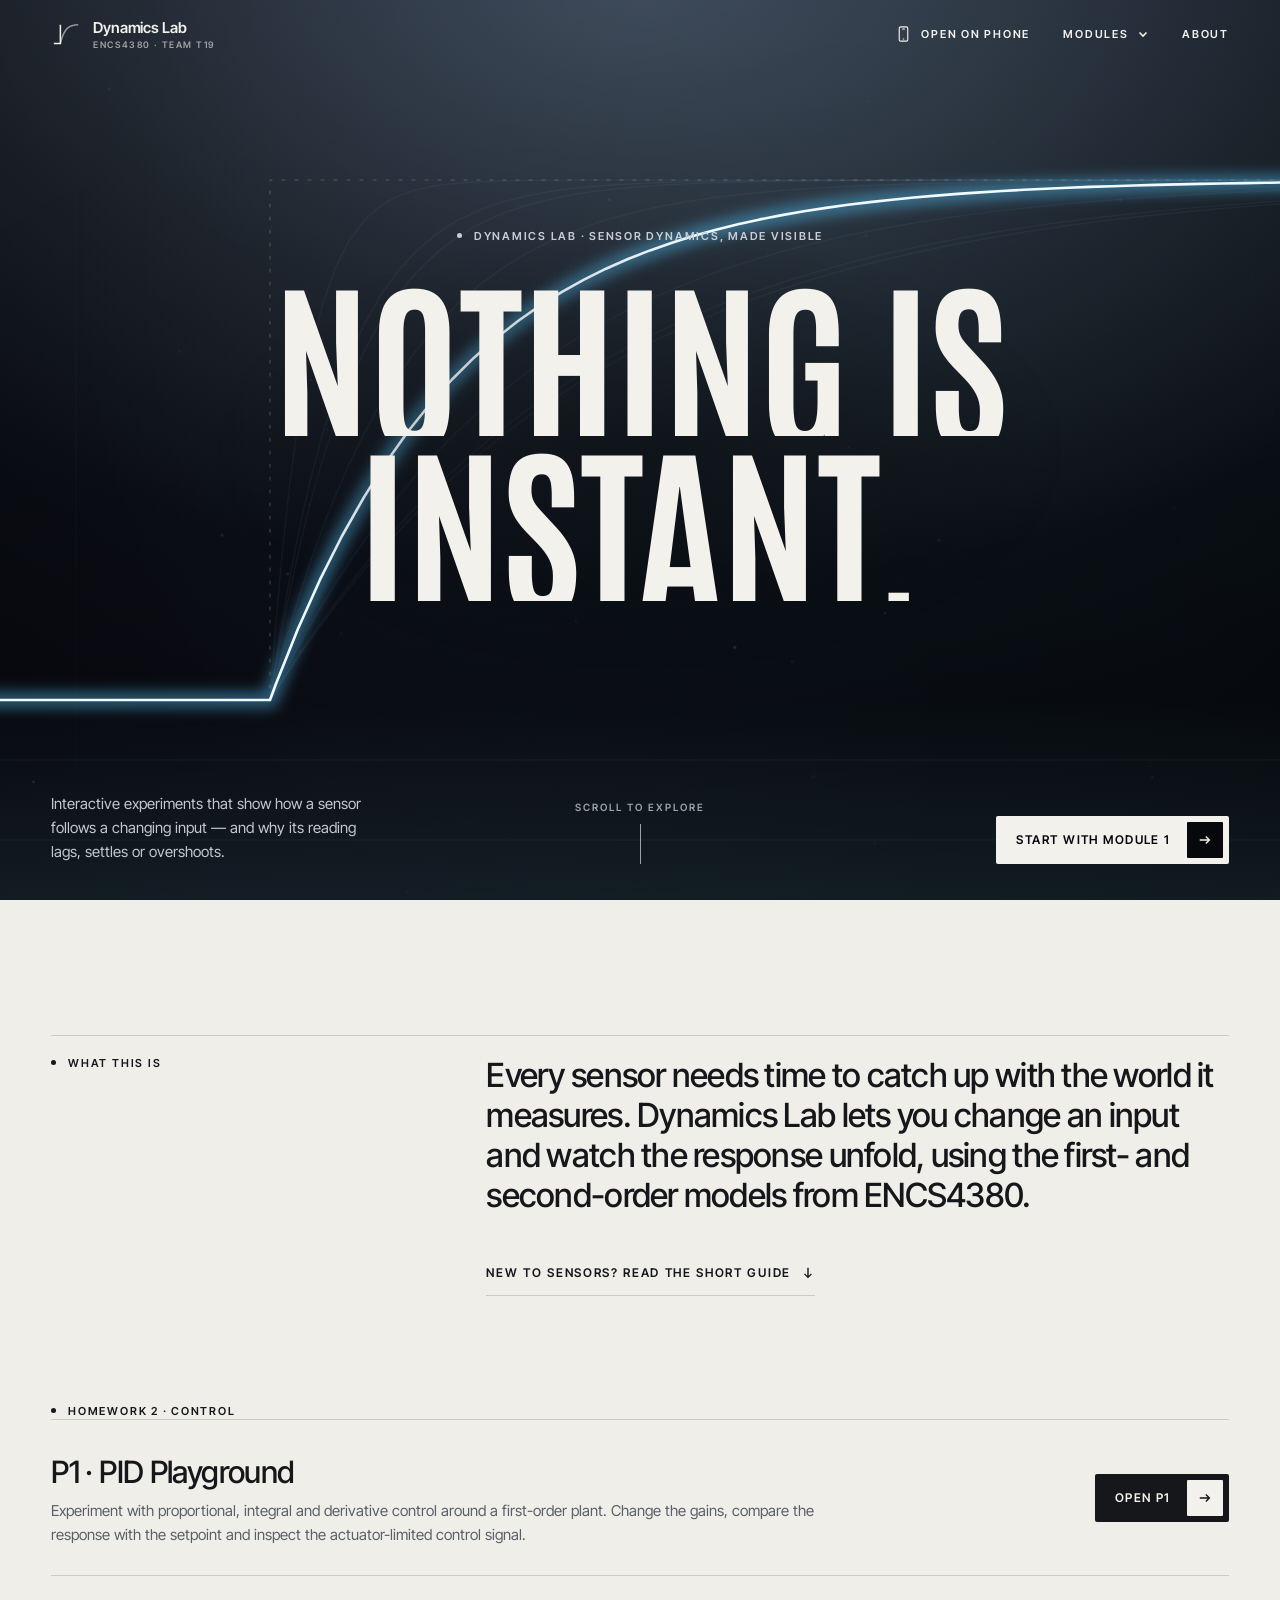
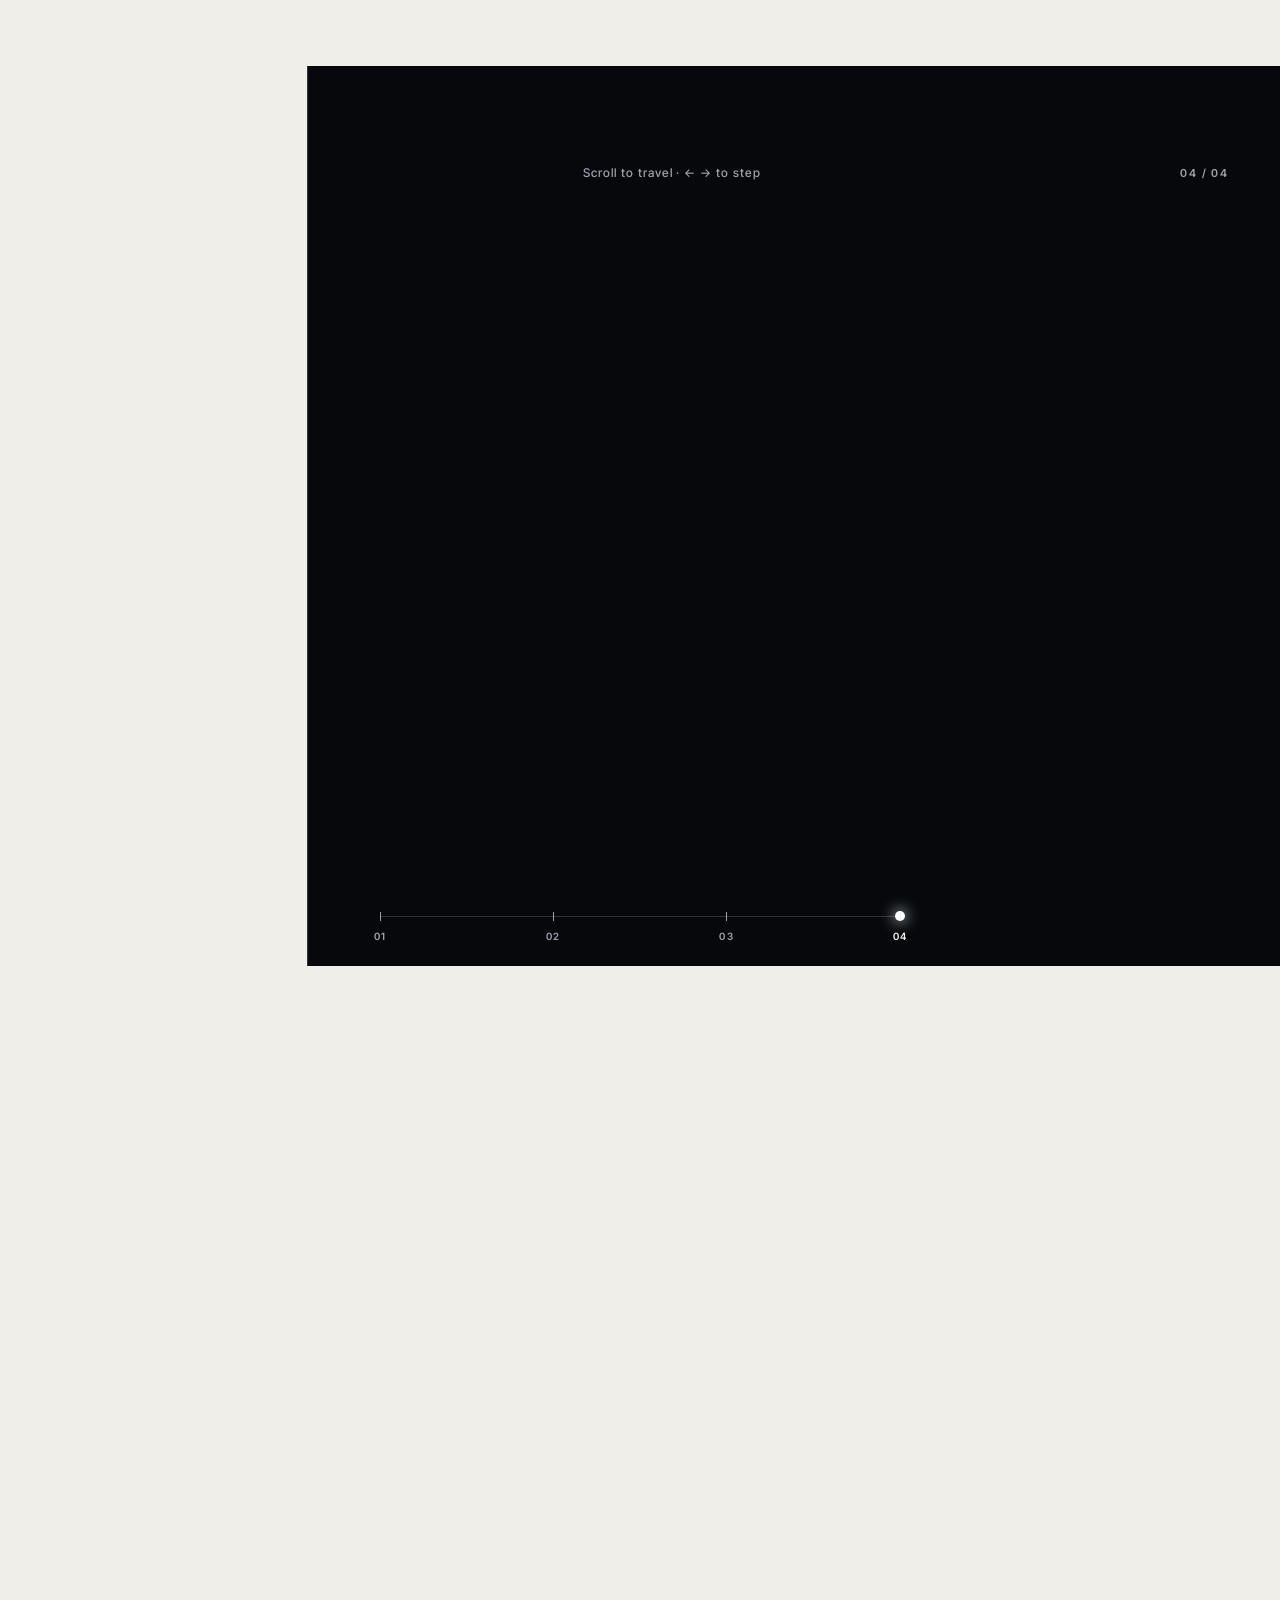
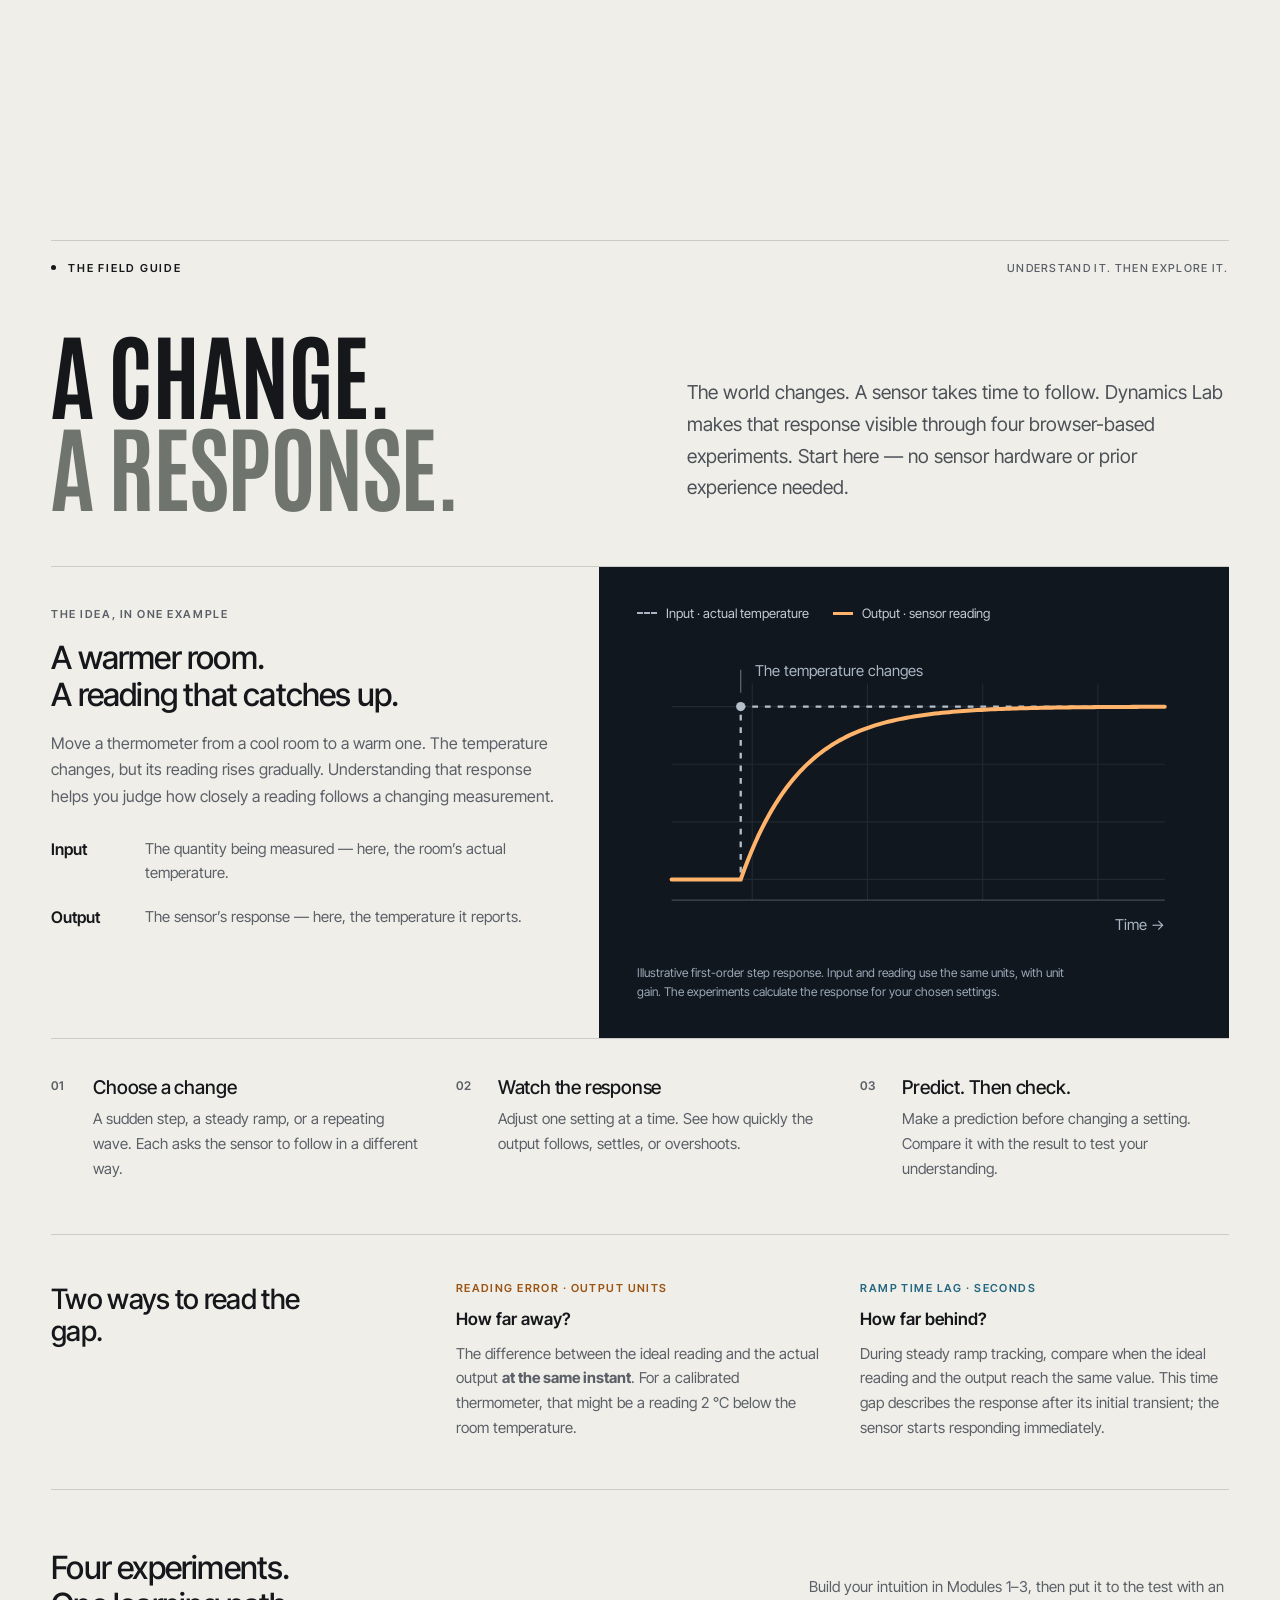
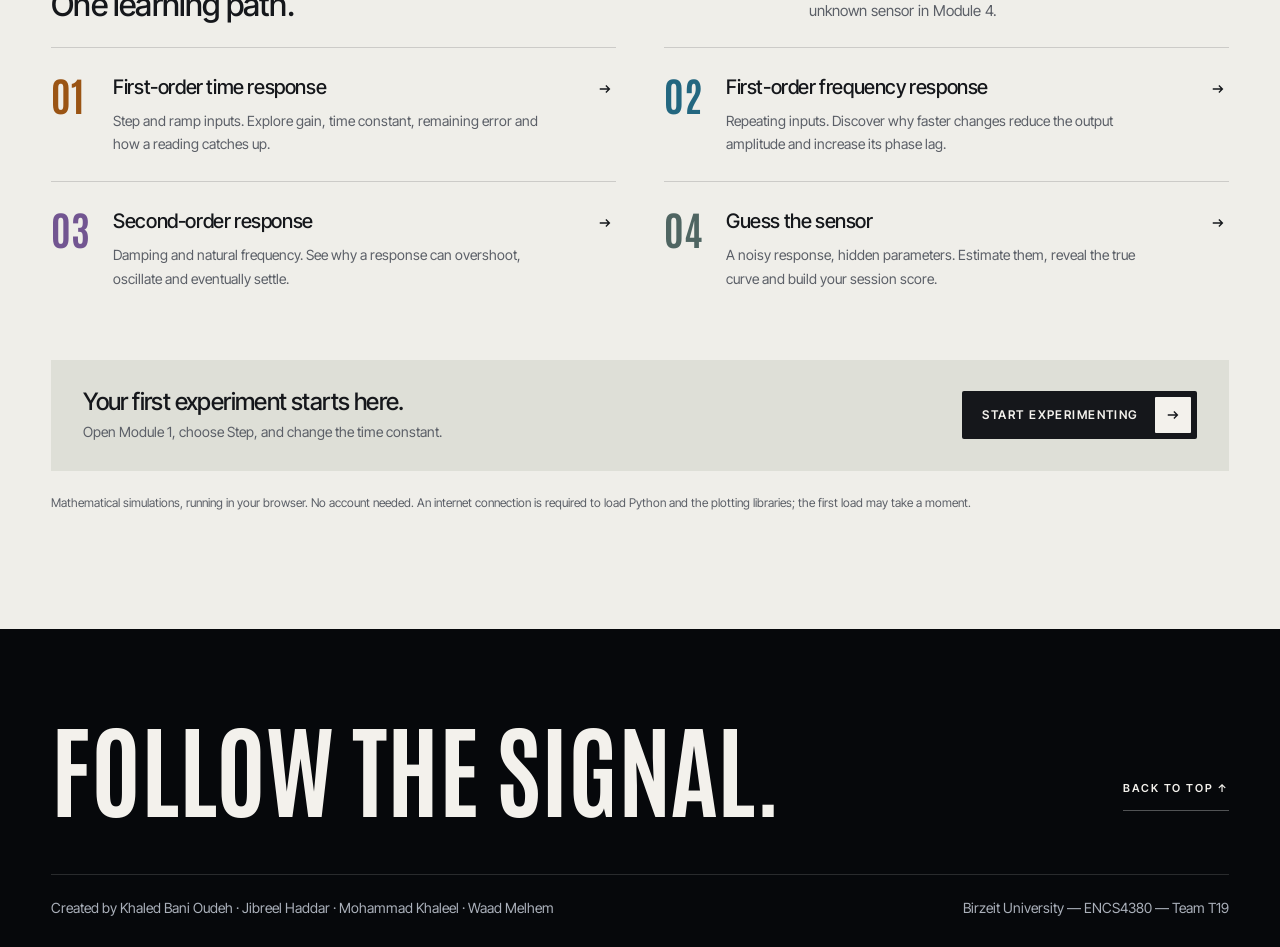
==== index.html @ e4b49a0c "feat(hw2): link PID playground from home page" ====
<!doctype html>
<html lang="en">
<head>
<meta charset="utf-8">
<meta name="viewport" content="width=device-width,initial-scale=1,viewport-fit=cover">
<title>Dynamics Lab — How sensors respond to change</title>
<meta name="description" content="Dynamics Lab: interactive experiments on how sensors respond to changing inputs. An ENCS4380 project by Team T19, Birzeit University.">
<meta name="theme-color" content="#06080b">
<link rel="preconnect" href="https://fonts.googleapis.com">
<link rel="preconnect" href="https://fonts.gstatic.com" crossorigin>
<link rel="stylesheet" href="https://fonts.googleapis.com/css2?family=Antonio:wght@600;700&family=Inter+Tight:wght@400;500;600&display=swap">
<script>if(window.matchMedia&&!matchMedia("(prefers-reduced-motion: reduce)").matches)document.documentElement.classList.add("motion")</script>
<style>
:root{--ink:#06080b;--paper:#efeee9;--text:#15171b;--muted:#5b5f67;--light:#f3f1ec;--dim:#9ba2ad;--line:rgba(21,23,27,.16);--cyan:#7fe0ff;--amber:#ffb36b;--display:"Antonio","Arial Narrow","Roboto Condensed",Impact,sans-serif;--body:"Inter Tight",system-ui,-apple-system,"Segoe UI",Roboto,sans-serif;--g:clamp(16px,4vw,56px);--ease:cubic-bezier(.22,.8,.2,1)}
*,*::before,*::after{box-sizing:border-box}
html{-webkit-text-size-adjust:100%;scroll-padding-top:80px}
body{margin:0;background:var(--ink);color:var(--light);font:400 16px/1.55 var(--body);-webkit-font-smoothing:antialiased}
a{color:inherit}svg,canvas{display:block}
:focus-visible{outline:2px solid var(--cyan);outline-offset:4px}
.sr{position:absolute;width:1px;height:1px;overflow:hidden;clip-path:inset(50%);white-space:nowrap}
.skip{position:fixed;left:16px;top:-80px;z-index:100;padding:12px 18px;background:var(--light);color:var(--ink);font-weight:600;text-decoration:none}.skip:focus{top:12px}
.label{margin:0;font:600 11px/1.4 var(--body);letter-spacing:.16em;text-transform:uppercase}
.label::before{content:"";display:inline-block;width:5px;height:5px;margin-right:12px;border-radius:50%;background:currentColor;vertical-align:2px}
.arrow{width:14px;height:14px;fill:none;stroke:currentColor;stroke-width:1.6;flex:none}
.defs{position:absolute;width:0;height:0;overflow:hidden}

/* Header */
.hdr{position:fixed;inset:0 0 auto;z-index:60;display:flex;align-items:center;justify-content:space-between;gap:16px;padding:12px var(--g);color:var(--light);transition:color .45s var(--ease)}
.hdr[data-tone=light]{color:var(--text)}
.brand{display:flex;align-items:center;gap:12px;min-height:44px;text-decoration:none;font:600 15px/1 var(--body);letter-spacing:-.01em}
.brand svg{width:30px;height:30px;fill:none;stroke:currentColor;stroke-width:1.6}
.brand small{display:block;margin-top:5px;font:600 9px/1 var(--body);letter-spacing:.16em;opacity:.6}
.nav{display:flex;align-items:center;gap:clamp(18px,2.6vw,36px)}
.nav-btn,.nav>a{display:inline-flex;align-items:center;gap:8px;min-height:44px;padding:0;border:0;background:none;color:inherit;font:600 11px/1 var(--body);letter-spacing:.16em;text-transform:uppercase;text-decoration:none;cursor:pointer}
.nav-btn svg{width:12px;height:12px;fill:none;stroke:currentColor;stroke-width:1.6;transition:transform .3s var(--ease)}
.nav-btn[aria-expanded=true] svg{transform:rotate(180deg)}
.menu{position:absolute;top:64px;right:var(--g);width:min(380px,calc(100vw - 32px));margin:0;padding:4px 22px;list-style:none;background:rgba(12,15,21,.95);-webkit-backdrop-filter:blur(14px);backdrop-filter:blur(14px);color:var(--light);border-radius:3px;box-shadow:0 24px 60px rgba(0,0,0,.35);animation:drop .35s var(--ease)}
.menu[hidden]{display:none}
.mrow{display:flex;align-items:baseline;gap:16px;padding:17px 0;border-bottom:1px solid rgba(255,255,255,.09);font-size:15px;line-height:1.3;text-decoration:none}
.menu li:last-child .mrow{border-bottom:0}
.mrow b{min-width:22px;font:600 11px/1 var(--body);letter-spacing:.1em;color:var(--dim)}
a.mrow:hover{color:var(--cyan)}
.soon{margin-left:auto;font:600 10px/1 var(--body);letter-spacing:.16em;text-transform:uppercase;color:var(--amber);white-space:nowrap}
.is-soon{cursor:default}.is-soon .arrow{display:none}
@keyframes drop{from{opacity:0;transform:translateY(-6px)}}

/* Hero */
.hero{position:relative;height:100vh;height:100svh;min-height:560px;overflow:hidden;isolation:isolate;background:radial-gradient(130% 90% at 50% -10%,#1b2331 0%,#0b0f15 48%,var(--ink) 100%)}
.hero-art{position:absolute;inset:0;width:100%;height:100%;z-index:-1;overflow:visible}
.hero-art path{fill:none;stroke-linecap:round;stroke-linejoin:round}
.hero-fx{position:absolute;inset:0;width:100%;height:100%;z-index:-2;display:none;pointer-events:none}
.fx .hero-fx{display:block}.fx .ghost{display:none}
.hero-in{position:absolute;inset:0;display:flex;flex-direction:column;align-items:center;justify-content:center;padding:90px var(--g) 160px;text-align:center;background:radial-gradient(46% 34% at 50% 50%,rgba(6,8,11,.42),rgba(6,8,11,0) 72%)}
.hero h1{margin:0;font-weight:400}
.kicker{display:block;margin-bottom:clamp(16px,3vh,30px);color:#c9ced6}
.display{display:block;font:700 clamp(76px,14.5vw,232px)/.86 var(--display);letter-spacing:-.005em;text-transform:uppercase}
.display>span{display:block;overflow:hidden;padding-top:.03em}
.display i{display:block;font-style:normal}
.hero-foot{position:absolute;left:0;right:0;bottom:0;display:grid;grid-template-columns:1fr auto 1fr;align-items:end;gap:24px;padding:0 var(--g) clamp(22px,4vh,40px)}
.hero-foot p{margin:0;max-width:36ch;font-size:15px;line-height:1.6;color:#c3c8d0}
.cue{display:flex;flex-direction:column;align-items:center;gap:12px;min-height:44px;color:var(--dim);font:600 10px/1 var(--body);letter-spacing:.2em;text-transform:uppercase;text-decoration:none}
.cue i{width:1px;height:40px;background:currentColor;transform-origin:top}
.cta{justify-self:end;display:inline-flex;align-items:center;gap:16px;min-height:48px;padding:0 6px 0 20px;background:var(--light);color:var(--ink);border-radius:2px;font:600 12px/1 var(--body);letter-spacing:.12em;text-transform:uppercase;text-decoration:none;white-space:nowrap}
.cta span{display:grid;place-items:center;width:36px;height:36px;background:var(--ink);color:var(--light);border-radius:1px}
.cta .arrow{transition:transform .35s var(--ease)}.cta:hover .arrow{transform:translateX(3px)}
.cta.dark{background:var(--text);color:var(--light)}.cta.dark span{background:var(--light);color:var(--text)}
.wipe{display:none;position:absolute;inset:-12% -30%;z-index:4;pointer-events:none}
.wipe i{position:absolute;left:0;width:100%;height:26%;background:var(--paper);transform:translate3d(120%,0,0) skewX(-16deg)}
.wipe i:nth-child(2){top:24%}.wipe i:nth-child(3){top:48%}.wipe i:nth-child(4){top:72%}
.motion .wipe{display:block}
.motion .display i{animation:rise 1.25s var(--ease) both}
.motion .display>span+span i{animation-delay:.12s}
.motion .kicker,.motion .hero-foot{animation:fade 1.2s .55s var(--ease) both}
.motion .draw{stroke-dasharray:2000;stroke-dashoffset:2000;animation:draw 2.8s .35s cubic-bezier(.45,.05,.2,1) forwards}
.motion .draw.d2{animation-delay:.65s}.motion .draw.d3{animation-delay:.85s}
.motion .head{opacity:0;animation:show 1s 2.7s forwards}
.motion .cue i{animation:cue 2.4s var(--ease) infinite}
@keyframes rise{from{transform:translateY(102%)}}
@keyframes fade{from{opacity:0}}
@keyframes show{to{opacity:1}}
@keyframes draw{to{stroke-dashoffset:0}}
@keyframes cue{0%{transform:scaleY(0)}50%{transform:scaleY(1);transform-origin:top}50.1%{transform-origin:bottom}100%{transform:scaleY(0);transform-origin:bottom}}

/* Intro */
.intro{position:relative;z-index:1;background:var(--paper);color:var(--text);padding:clamp(96px,15vh,170px) var(--g) clamp(80px,12vh,150px)}
.wrap{max-width:1320px;margin:0 auto}
.rule{display:grid;grid-template-columns:minmax(0,4fr) minmax(0,8fr);gap:clamp(20px,5vw,80px);padding-top:20px;border-top:1px solid var(--line)}
.lead{margin:0;max-width:25em;font:500 clamp(24px,2.6vw,40px)/1.2 var(--body);letter-spacing:-.022em}
.to-guide{display:inline-flex;align-items:center;gap:10px;min-height:44px;margin-top:clamp(28px,4vh,40px);border-bottom:1px solid var(--line);font:600 12px/1 var(--body);letter-spacing:.14em;text-transform:uppercase;text-decoration:none}
.to-guide svg{transform:rotate(90deg)}

/* Homework 2 entry */
.hw2-home{position:relative;z-index:1;background:var(--paper);color:var(--text);padding:0 var(--g) clamp(72px,10vh,120px)}
.hw2-card{display:grid;grid-template-columns:minmax(0,1fr) auto;align-items:center;gap:28px;padding:28px 0;border-top:1px solid var(--line);border-bottom:1px solid var(--line)}
.hw2-card h3{margin:6px 0 8px;font:500 clamp(24px,2.4vw,34px)/1.2 var(--body);letter-spacing:-.02em}
.hw2-card p{margin:0;max-width:54em;color:var(--muted);font-size:15px;line-height:1.6}
@media(max-width:700px){.hw2-card{grid-template-columns:1fr}.hw2-card .cta{justify-self:stretch;justify-content:space-between}}

/* Module flight */
.tunnel{position:relative;background:var(--paper)}
.stage{position:relative;overflow:hidden;color:var(--light);padding:clamp(96px,14vh,140px) var(--g) clamp(64px,10vh,110px);background:radial-gradient(90% 60% at 52% 0%,#1a2130,transparent 70%),linear-gradient(#0a0d13,var(--ink) 55%,#0b1214)}
.bg{display:none}
.stage-head{display:flex;justify-content:space-between;align-items:baseline;gap:16px;max-width:1320px;margin:0 auto clamp(40px,7vh,72px)}
.hint{margin:0;color:var(--dim);font:500 12px/1.4 var(--body);letter-spacing:.08em}
.plates{display:grid;grid-template-columns:repeat(auto-fit,minmax(min(100%,250px),1fr));gap:56px 32px;max-width:1320px;margin:0 auto;padding:0;list-style:none}
.plate-img{position:relative;display:block;aspect-ratio:4/5;overflow:hidden;border-radius:3px;background:#101318;box-shadow:0 40px 80px -24px rgba(0,0,0,.65);text-decoration:none;transform-origin:50% 50%}
.plate-img svg{width:100%;height:100%}
.plate-img::after{content:"";position:absolute;inset:0;border-radius:inherit;box-shadow:inset 0 1px 0 rgba(255,255,255,.14),inset 0 0 0 1px rgba(255,255,255,.06);pointer-events:none}
.fog{position:absolute;inset:0;background:var(--ink);opacity:0;pointer-events:none}
.cap{margin-top:20px}
.cap-meta{margin:0 0 8px;color:var(--dim);font:600 11px/1.4 var(--body);letter-spacing:.16em;text-transform:uppercase}
.cap-meta span{margin-right:12px;color:var(--light)}
.cap h3{margin:0 0 4px;font:500 clamp(19px,1.6vw,24px)/1.25 var(--body);letter-spacing:-.015em}
.cap-d{margin:0;color:#b5bbc5;font-size:14px;line-height:1.5}
.cap-link{display:inline-flex;align-items:center;gap:10px;min-height:44px;color:var(--accent,var(--cyan));font:600 12px/1 var(--body);letter-spacing:.14em;text-transform:uppercase;text-decoration:none}
.cap-link .arrow{transition:transform .35s var(--ease)}.cap-link:hover .arrow{transform:translateX(4px)}
span.cap-link{color:var(--amber)}
.rail,.count{display:none}
.motion .tunnel{height:calc(var(--h,540)*1vh);height:calc(var(--h,540)*1svh)}
.motion .stage{position:sticky;top:0;height:100vh;height:100dvh;padding:0;background:var(--ink)}
.motion .bg{display:block;position:absolute;inset:0;width:100%;height:100%}
.motion .stage-head{position:absolute;z-index:200;top:clamp(76px,11vh,104px);left:var(--g);right:var(--g);margin:0}
.motion .plates{position:absolute;inset:0;display:block;max-width:none;margin:0}
.motion .plate{position:absolute;inset:0;pointer-events:none}
.motion .plate-img{position:absolute;left:0;top:0;width:var(--pw,360px);opacity:0;pointer-events:none;backface-visibility:hidden}
.motion .moving .plate-img{will-change:transform,opacity}
.motion .cap{position:absolute;z-index:200;left:50%;bottom:calc(74px + env(safe-area-inset-bottom));width:min(560px,calc(100% - 32px));margin:0;text-align:center;opacity:0;pointer-events:none;transform:translateX(-50%)}
.motion .cap.on{pointer-events:auto}
.motion .rail{display:block;position:absolute;z-index:200;left:50%;bottom:calc(16px + env(safe-area-inset-bottom));width:min(520px,calc(100% - 2*var(--g) - 24px));height:48px;transform:translateX(-50%)}
.rail-line{position:absolute;left:0;right:0;top:14px;height:1px;background:rgba(255,255,255,.18)}
.rail-dot{position:absolute;left:0;top:14px;width:10px;height:10px;margin:-5px 0 0 -5px;border-radius:50%;background:#fff;box-shadow:0 0 14px 3px var(--glow,rgba(127,224,255,.55))}
.rail button{position:absolute;top:0;display:flex;flex-direction:column;align-items:center;gap:10px;width:48px;height:48px;margin-left:-24px;padding:10px 0 0;border:0;background:none;color:var(--dim);font:600 10px/1 var(--body);letter-spacing:.12em;cursor:pointer}
.rail button::before{content:"";width:1px;height:9px;background:currentColor}
.rail button[aria-current=true]{color:var(--light)}
.motion .count{display:block;margin:0;color:var(--dim);font:600 11px/1 var(--body);letter-spacing:.16em}

/* Display heading + module index (used by the guide) */
.big{margin:0 0 clamp(20px,3vh,32px);font:700 clamp(64px,10vw,160px)/.88 var(--display);text-transform:uppercase}
.index{margin:clamp(72px,12vh,128px) 0 0;padding:0;list-style:none;border-top:1px solid var(--line)}
.irow{display:grid;grid-template-columns:56px minmax(0,1.2fr) minmax(0,1.5fr) 150px;align-items:center;gap:20px;min-height:80px;padding:18px 0;border-bottom:1px solid var(--line);text-decoration:none;transition:padding .45s var(--ease)}
.irow .n{font:600 12px/1 var(--body);letter-spacing:.12em;color:var(--muted)}
.irow .t{font:500 clamp(18px,1.7vw,24px)/1.25 var(--body);letter-spacing:-.015em}
.irow .d{color:var(--muted);font-size:15px;line-height:1.45}
.irow .go{display:inline-flex;align-items:center;justify-content:flex-end;gap:10px;font:600 11px/1 var(--body);letter-spacing:.16em;text-transform:uppercase}
a.irow:hover{padding-left:12px}
.irow.is-soon .t{color:#6f737a}
.irow .soon{margin:0;color:#9a5414}
.note{margin:28px 0 0;max-width:60em;color:var(--muted);font-size:14px;line-height:1.6}

/* Beginner guide — scoped to preserve the existing hero and module flight. */
.guide{position:relative;z-index:1;background:var(--paper);color:var(--text);padding:clamp(80px,11vw,150px) var(--g) clamp(72px,9vw,120px)}
.guide .g-topline{display:flex;justify-content:space-between;gap:20px;padding-top:20px;border-top:1px solid var(--line)}
.guide .g-meta{color:var(--muted);font:500 11px/1.4 var(--body);letter-spacing:.12em;text-transform:uppercase}
.guide .g-head{display:grid;grid-template-columns:1.1fr 1fr;gap:40px;align-items:end;margin:50px 0 56px}
.guide .g-title{margin:0;font:700 clamp(62px,7.4vw,114px)/.97 var(--display);letter-spacing:-.015em;text-transform:uppercase}
.guide .g-title span{display:block;color:#6f746f}
.guide .g-lead{margin:0 0 6px;max-width:35em;color:#4c5157;font-size:clamp(17px,1.5vw,21px);line-height:1.65}
.guide .g-example{display:grid;grid-template-columns:1fr 1.15fr;border-top:1px solid var(--line);border-bottom:1px solid var(--line)}
.guide .g-copy{padding:40px 44px 40px 0}
.guide .g-kicker{margin:0 0 18px;color:var(--muted);font:600 11px/1.4 var(--body);letter-spacing:.14em;text-transform:uppercase}
.guide h3{margin:0 0 16px;font:500 clamp(26px,2.5vw,36px)/1.15 var(--body);letter-spacing:-.025em}
.guide .g-copy>p:not(.g-kicker){max-width:34em;margin:0 0 22px;color:var(--muted);line-height:1.65}
.guide .g-terms{margin:28px 0 0;display:grid;gap:20px}
.guide .g-terms div{display:grid;grid-template-columns:76px 1fr;gap:18px}
.guide dt{font-weight:600}.guide dd{margin:0;color:var(--muted);font-size:15px;line-height:1.6}
.guide .g-diagram{margin:0;align-self:stretch;display:flex;flex-direction:column;justify-content:center;gap:26px;padding:36px clamp(20px,3vw,44px);background:#10171f;color:var(--light)}
.guide .g-legend{display:flex;flex-wrap:wrap;gap:12px 24px;font-size:13px;color:#c4cbd3}
.guide .g-key{display:inline-flex;align-items:center;gap:9px}
.guide .g-key::before{content:'';width:20px;border-top:2px dashed #abb5c1}
.guide .g-key.output::before{border-top:3px solid var(--amber)}
.guide .g-diagram svg{width:100%;height:auto;overflow:visible}
.guide .g-diagram figcaption{font-size:12px;line-height:1.6;color:#9ba8b7;max-width:36em}
.guide .g-method{display:grid;grid-template-columns:repeat(3,minmax(0,1fr));gap:36px;list-style:none;padding:38px 0 52px;margin:0;border-bottom:1px solid var(--line);counter-reset:method}
.guide .g-method li{counter-increment:method;position:relative;padding-left:42px}
.guide .g-method li::before{content:counter(method,decimal-leading-zero);position:absolute;left:0;top:3px;font:600 12px/1 var(--body);color:var(--muted)}
.guide .g-method h3{font-size:19px;margin-bottom:9px;letter-spacing:-.01em}
.guide .g-method p{margin:0;color:var(--muted);font-size:15px;line-height:1.65}
.guide .g-gap{display:grid;grid-template-columns:1fr 1fr 1fr;gap:36px;padding:48px 0;border-bottom:1px solid var(--line)}
.guide .g-gap h3{font-size:28px;max-width:9em}
.guide .g-gap h4{margin:0 0 12px;font:600 17px/1.3 var(--body)}
.guide .g-gap p{margin:0;color:var(--muted);font-size:15px;line-height:1.65}
.guide .g-unit{display:block;margin-bottom:14px;color:#9a5414;font:600 11px/1 var(--body);letter-spacing:.13em;text-transform:uppercase}
.guide .g-lag .g-unit{color:#236780}
.guide .g-path-head{display:flex;justify-content:space-between;align-items:end;gap:24px;margin:60px 0 24px}
.guide .g-path-head h3{margin:0;font-size:32px}
.guide .g-path-head p{margin:0;max-width:28em;color:var(--muted);font-size:15px;line-height:1.6}
.guide .g-path{display:grid;grid-template-columns:1fr 1fr;column-gap:48px;list-style:none;padding:0;margin:0}
.guide .g-path a{display:grid;grid-template-columns:48px minmax(0,1fr) 18px;gap:14px;padding:26px 0;border-top:1px solid var(--line);text-decoration:none;align-items:start}
.guide .g-path a:hover .g-name{text-decoration:underline;text-underline-offset:5px}
.guide .g-num{font:700 40px/1 var(--display);color:var(--module-color)}
.guide .g-name{display:block;font:500 20px/1.3 var(--body);letter-spacing:-.02em}
.guide .g-desc{display:block;margin-top:9px;max-width:31em;color:var(--muted);font-size:14px;line-height:1.65}
.guide .g-path .arrow{margin-top:8px}
.guide .g-start{display:flex;align-items:center;justify-content:space-between;gap:28px;margin-top:44px;padding:28px 32px;background:#dedfd7}
.guide .g-start h3{margin:0 0 6px;font-size:24px}.guide .g-start p{margin:0;color:var(--muted);font-size:14px}
.guide .g-start .cta{flex:none}
.guide .g-note{margin:22px 0 0;color:var(--muted);font-size:12px;line-height:1.7}
@media(max-width:820px){
 .guide .g-head{gap:28px}.guide .g-example{grid-template-columns:1fr 1fr}
 .guide .g-copy{padding-right:28px}.guide .g-terms div{grid-template-columns:1fr;gap:3px}
 .guide .g-method{gap:22px}.guide .g-method li{padding-left:0}.guide .g-method li::before{position:static;display:block;margin-bottom:16px}
 .guide .g-gap{grid-template-columns:1fr 1fr;gap:26px}.guide .g-gap>h3{grid-column:1/-1;max-width:none;margin:0}
 .guide .g-path{column-gap:28px}.guide .g-path a{grid-template-columns:36px minmax(0,1fr) 14px;gap:10px}
 .guide .g-num{font-size:32px}.guide .g-name{font-size:18px}
}
@media(max-width:560px){
 .guide .g-meta{display:none}.guide .g-head{grid-template-columns:1fr;gap:24px;margin:34px 0}
 .guide .g-title{font-size:clamp(56px,13vw,74px)}.guide .g-lead{font-size:17px}
 .guide .g-example{grid-template-columns:1fr}.guide .g-copy{padding:28px 0}.guide .g-terms{grid-template-columns:1fr 1fr;gap:24px}
 .guide .g-diagram{padding:28px 22px;gap:22px}.guide .g-method{grid-template-columns:1fr;gap:26px;padding:32px 0}
 .guide .g-method li{padding-left:40px}.guide .g-method li::before{position:absolute;margin:0}
 .guide .g-gap{grid-template-columns:1fr;gap:26px;padding:34px 0}.guide .g-gap>h3{grid-column:auto;font-size:26px}
 .guide .g-path-head{display:block;margin-top:40px}.guide .g-path-head p{margin-top:14px}
 .guide .g-path{grid-template-columns:1fr}.guide .g-path a{padding:23px 0;grid-template-columns:38px minmax(0,1fr) 16px;gap:14px}
 .guide .g-name{font-size:20px}.guide .g-start{display:block;padding:24px;margin-top:24px}
 .guide .g-start .cta{display:flex;margin-top:22px;white-space:normal}.guide .g-note{font-size:13px}
}

/* Home-page phone sharing; independent of the module pages. */
.nav .home-phone-open{gap:9px}.nav .home-phone-open svg{width:17px;height:20px}
.home-phone-dialog{width:min(410px,calc(100vw - 32px));max-height:calc(100dvh - 32px);overflow:auto;border:1px solid #d8dad6;border-radius:8px;padding:28px;background:var(--paper);color:var(--text);font-family:var(--body);box-shadow:0 24px 100px #0005}
.home-phone-dialog::backdrop{background:rgba(6,8,11,.72);backdrop-filter:blur(8px)}
.home-phone-head{display:flex;align-items:start;justify-content:space-between;gap:14px}
.home-phone-head h2{margin:18px 0 12px;font:700 42px/1.1 var(--display);text-transform:uppercase;letter-spacing:-.02em}
.home-phone-close{flex:none;display:grid;place-items:center;width:42px;height:42px;border:1px solid var(--line);border-radius:3px;background:transparent;color:inherit;font:400 24px/1 var(--body);cursor:pointer}
.home-phone-dialog>p{font-size:14px;line-height:1.65;color:var(--muted);margin:0 0 18px}
.home-phone-qr{width:min(240px,100%);aspect-ratio:1;margin:20px auto;background:#fff;border-radius:3px}
.home-phone-qr svg{width:100%;height:100%}
.home-phone-url{display:block;margin:20px 0;font-size:13px;line-height:1.7;overflow-wrap:anywhere;text-underline-offset:3px}
.home-phone-dialog .cta{width:100%;justify-content:space-between;cursor:pointer;border:0;font-family:var(--body)}
.home-phone-dialog .home-phone-feedback{min-height:24px;margin:12px 0 0;font-size:12px}
@media(max-width:560px){.home-phone-open span{display:none}.home-phone-dialog{padding:22px}.home-phone-head h2{font-size:36px}.home-phone-dialog .cta{font-size:11px}}

/* Footer */
.foot{background:var(--ink);color:var(--light);padding:clamp(64px,10vh,110px) var(--g) calc(28px + env(safe-area-inset-bottom))}
.foot-top{display:flex;flex-wrap:wrap;justify-content:space-between;align-items:flex-end;gap:24px;padding-bottom:clamp(40px,7vh,72px)}
.foot-big{margin:0;font:700 clamp(56px,8vw,128px)/.9 var(--display);text-transform:uppercase}
.foot-top a{display:inline-flex;align-items:center;min-height:44px;font:600 11px/1 var(--body);letter-spacing:.16em;text-transform:uppercase;text-decoration:none;border-bottom:1px solid rgba(255,255,255,.3)}
.foot-bottom{display:flex;flex-wrap:wrap;justify-content:space-between;gap:12px 32px;padding-top:22px;border-top:1px solid rgba(255,255,255,.14);color:#aab0ba;font-size:14px;line-height:1.6}
.foot-bottom p{margin:0}

/* Responsive */
@media (max-width:820px){
 .rule{grid-template-columns:1fr}
 .irow{grid-template-columns:36px 1fr auto;gap:6px 14px}
 .irow .d{grid-column:2/4;grid-row:2;font-size:14px}
 .hero-foot{grid-template-columns:1fr;justify-items:start;gap:18px}
 .cue,.hint{display:none}
 .cta{justify-self:stretch;justify-content:space-between}
}
@media (max-width:560px){.nav>a,.brand small,.k2{display:none}.display{font-size:17.5vw}.hero-in{padding-bottom:210px}}
@media (max-height:700px){.cap-d{display:none}}
@media (max-aspect-ratio:4/5){.hero-art{transform:translateX(26vh)}}
</style>
</head>
<body>
<a class="skip" href="#main">Skip to content</a>
<svg class="defs" aria-hidden="true" focusable="false"><filter id="glow" x="-20%" y="-20%" width="140%" height="140%"><feGaussianBlur stdDeviation="7"/></filter><symbol id="arw" viewBox="0 0 16 16"><path d="M2 8h11M9 4l4 4-4 4"/></symbol></svg>

<header class="hdr" id="hdr" data-tone="dark">
 <a class="brand" href="#top" aria-label="Dynamics Lab, back to top"><svg viewBox="0 0 32 32" aria-hidden="true"><path d="M3 26h7V6"/><path d="M10 26c4-16 9-20 19-20" opacity=".55"/></svg><span>Dynamics Lab<small>ENCS4380 · TEAM T19</small></span></a>
 <nav class="nav" aria-label="Main">
  <button class="nav-btn home-phone-open" id="home-phone-open" type="button" aria-label="Open on phone" aria-haspopup="dialog"><svg viewBox="0 0 24 24" aria-hidden="true"><rect x="6" y="2" width="12" height="20" rx="2"/><path d="M10 5h4M11 19h2"/></svg><span>Open on phone</span></button>
  <button class="nav-btn" id="menu-btn" type="button" aria-expanded="false" aria-controls="menu">Modules<svg viewBox="0 0 12 12" aria-hidden="true"><path d="m2.5 4.5 3.5 3.5 3.5-3.5"/></svg></button>
  <ul class="menu" id="menu" hidden>
   <li><a class="mrow" href="module-1.html"><b>01</b>First-order time response</a></li>
   <li><a class="mrow" href="module-2.html"><b>02</b>First-order frequency response</a></li>
   <li><a class="mrow" href="module-3.html"><b>03</b>Second-order response</a></li>
   <li><span class="mrow is-soon" data-m4><b>04</b>Guess the sensor<em class="soon" data-m4-status="New">Coming soon</em></span></li>
   <li><a class="mrow" href="pid-playground.html"><b>H2</b>P1 · PID Playground</a></li>
  </ul>
  <a href="#about">About</a>
 </nav>
</header>

<main id="main">
<section class="hero" id="top" data-tone="dark" aria-labelledby="hero-title">
 <canvas class="hero-fx" aria-hidden="true"></canvas>
 <svg class="hero-art" viewBox="0 0 1600 900" preserveAspectRatio="xMidYMid slice" aria-hidden="true">
  <defs>
   <radialGradient id="hl" cx=".5" cy="0" r=".65"><stop offset="0" stop-color="#cfe6ff" stop-opacity=".2"/><stop offset="1" stop-color="#cfe6ff" stop-opacity="0"/></radialGradient>
   <linearGradient id="hf" x1="0" y1="0" x2="0" y2="1"><stop offset="0" stop-color="#7fe0ff" stop-opacity="0"/><stop offset="1" stop-color="#7fe0ff" stop-opacity=".09"/></linearGradient>
   <radialGradient id="hh"><stop offset="0" stop-color="#fff"/><stop offset=".22" stop-color="#bfefff" stop-opacity=".55"/><stop offset="1" stop-color="#7fe0ff" stop-opacity="0"/></radialGradient>
  </defs>
  <rect width="1600" height="900" fill="url(#hl)"/>
  <rect y="700" width="1600" height="200" fill="url(#hf)"/>
  <path d="M0 760H1600M0 840H1600" stroke="#fff" stroke-opacity=".05"/>
  <path d="M0 700H430V180H1600" stroke="#fff" stroke-opacity=".2" stroke-width="1.2" stroke-dasharray="3 10"/>
  <g class="ghost" stroke="#9fdcff" stroke-width="1.4" stroke-opacity=".26"><path class="draw d2" d="M0 700 L430 700 L436 662.4 L458 546.4 L480 458.3 L502 391.4 L524 340.6 L546 302 L568 272.6 L590 250.4 L612 233.5 L634 220.6 L656 210.8 L678 203.4 L700 197.8 L722 193.5 L744 190.3 L766 187.8 L788 185.9 L810 184.5 L832 183.4 L854 182.6 L876 182 L898 181.5 L920 181.1 L942 180.9 L964 180.7 L986 180.5 L1008 180.4 L1030 180.3 L1052 180.2 L1074 180.2 L1096 180.1 L1118 180.1 L1140 180.1 L1162 180.1 L1184 180H1580"/><path class="draw d3" d="M0 700 L430 700 L436 691.9 L458 663.1 L480 635.9 L502 610.2 L524 586 L546 563.2 L568 541.6 L590 521.3 L612 502.1 L634 484 L656 466.9 L678 450.8 L700 435.5 L722 421.1 L744 407.6 L766 394.8 L788 382.7 L810 371.3 L832 360.5 L854 350.4 L876 340.8 L898 331.8 L920 323.2 L942 315.2 L964 307.6 L986 300.4 L1008 293.6 L1030 287.2 L1052 281.2 L1074 275.5 L1096 270.1 L1118 265.1 L1140 260.3 L1162 255.8 L1184 251.5 L1206 247.5 L1228 243.7 L1250 240.1 L1272 236.7 L1294 233.5 L1316 230.5 L1338 227.7 L1360 225 L1382 222.5 L1404 220.1 L1426 217.8 L1448 215.7 L1470 213.7 L1492 211.8 L1514 210 L1536 208.3 L1558 206.7 L1580 205.2"/></g>
  <path class="draw" d="M0 700 L430 700 L436 683.8 L458 628.7 L480 579.7 L502 536 L524 497.1 L546 462.4 L568 431.5 L590 404 L612 379.5 L634 357.7 L656 338.3 L678 321 L700 305.6 L722 291.8 L744 279.6 L766 268.7 L788 259 L810 250.4 L832 242.7 L854 235.8 L876 229.7 L898 224.3 L920 219.4 L942 215.1 L964 211.3 L986 207.9 L1008 204.8 L1030 202.1 L1052 199.7 L1074 197.5 L1096 195.6 L1118 193.9 L1140 192.4 L1162 191 L1184 189.8 L1206 188.8 L1228 187.8 L1250 186.9 L1272 186.2 L1294 185.5 L1316 184.9 L1338 184.4 L1360 183.9 L1382 183.5 L1404 183.1 L1426 182.8 L1448 182.4 L1470 182.2 L1492 181.9 L1514 181.7 L1536 181.5 L1558 181.4 L1580 181.2" stroke="#59c8ff" stroke-width="16" stroke-opacity=".45" filter="url(#glow)"/>
  <path class="draw" d="M0 700 L430 700 L436 683.8 L458 628.7 L480 579.7 L502 536 L524 497.1 L546 462.4 L568 431.5 L590 404 L612 379.5 L634 357.7 L656 338.3 L678 321 L700 305.6 L722 291.8 L744 279.6 L766 268.7 L788 259 L810 250.4 L832 242.7 L854 235.8 L876 229.7 L898 224.3 L920 219.4 L942 215.1 L964 211.3 L986 207.9 L1008 204.8 L1030 202.1 L1052 199.7 L1074 197.5 L1096 195.6 L1118 193.9 L1140 192.4 L1162 191 L1184 189.8 L1206 188.8 L1228 187.8 L1250 186.9 L1272 186.2 L1294 185.5 L1316 184.9 L1338 184.4 L1360 183.9 L1382 183.5 L1404 183.1 L1426 182.8 L1448 182.4 L1470 182.2 L1492 181.9 L1514 181.7 L1536 181.5 L1558 181.4 L1580 181.2" stroke="#f1fbff" stroke-width="2.6"/>
  <circle class="head" cx="1580" cy="181" r="64" fill="url(#hh)"/>
 </svg>
 <div class="hero-in">
  <h1 id="hero-title"><span class="kicker label">Dynamics Lab<span class="k2"> · Sensor dynamics, made visible</span></span><span class="display"><span><i>Nothing is</i></span><span><i>instant.</i></span></span></h1>
 </div>
 <div class="hero-foot">
  <p>Interactive experiments that show how a sensor follows a changing input — and why its reading lags, settles or overshoots.</p>
  <a class="cue" href="#about">Scroll to explore<i></i></a>
  <a class="cta" href="module-1.html">Start with Module 1<span><svg class="arrow" aria-hidden="true"><use href="#arw"/></svg></span></a>
 </div>
 <div class="wipe" aria-hidden="true"><i></i><i></i><i></i><i></i></div>
</section>

<section class="intro" id="about" data-tone="light" aria-labelledby="about-title">
 <div class="wrap rule">
  <h2 class="label" id="about-title">What this is</h2>
  <div>
   <p class="lead">Every sensor needs time to catch up with the world it measures. Dynamics Lab lets you change an input and watch the response unfold, using the first- and second-order models from ENCS4380.</p>
   <a class="to-guide" href="#learn">New to sensors? Read the short guide<svg class="arrow" aria-hidden="true"><use href="#arw"/></svg></a>
  </div>
 </div>
</section>

<section class="hw2-home" id="homework-2" data-tone="light" aria-labelledby="hw2-title">
 <div class="wrap">
  <p class="label">Homework 2 · Control</p>
  <div class="hw2-card">
   <div>
    <h3 id="hw2-title">P1 · PID Playground</h3>
    <p>Experiment with proportional, integral and derivative control around a first-order plant. Change the gains, compare the response with the setpoint and inspect the actuator-limited control signal.</p>
   </div>
   <a class="cta dark" href="pid-playground.html">Open P1<span><svg class="arrow" aria-hidden="true"><use href="#arw"/></svg></span></a>
  </div>
 </div>
</section>

<section class="tunnel" id="modules" data-tone="dark" aria-labelledby="modules-title">
 <div class="stage">
  <canvas class="bg" aria-hidden="true"></canvas>
  <div class="stage-head"><h2 class="label" id="modules-title">The modules</h2><p class="hint">Scroll to travel · ← → to step</p><p class="count" id="count" aria-hidden="true">01 / 04</p></div>
  <ol class="plates">
   <li class="plate">
    <a class="plate-img" href="module-1.html" tabindex="-1" aria-hidden="true"><svg viewBox="0 0 400 500" preserveAspectRatio="xMidYMid slice">
     <defs><linearGradient id="p1g" x1="0" y1="0" x2="0" y2="1"><stop offset="0" stop-color="#2c1a12"/><stop offset=".55" stop-color="#110c0b"/><stop offset="1" stop-color="#28160d"/></linearGradient><radialGradient id="p1l" cx=".78" cy=".2" r=".8"><stop offset="0" stop-color="#ffb36b" stop-opacity=".3"/><stop offset="1" stop-color="#ffb36b" stop-opacity="0"/></radialGradient></defs>
     <rect width="400" height="500" fill="url(#p1g)"/><rect width="400" height="500" fill="url(#p1l)"/>
     <g fill="none" stroke-linecap="round" stroke-linejoin="round">
      <path d="M40 380H372M120 170H372" stroke="#fff" stroke-opacity=".08" stroke-dasharray="2 6"/>
      <path d="M170 380V247" stroke="#ffd2a6" stroke-opacity=".4" stroke-dasharray="2 4"/>
      <path d="M40 380H120V170H372" stroke="#fff" stroke-opacity=".38" stroke-width="1.2" stroke-dasharray="3 6"/>
      <path d="M40 380 L120 380 L122 360 L128 310.8 L134 274.3 L140 247.3 L146 227.2 L152 212.4 L158 201.4 L164 193.3 L170 187.2 L176 182.8 L182 179.5 L188 177 L194 175.2 L200 173.8 L206 172.8 L212 172.1 L218 171.6 L224 171.2 L230 170.9 L236 170.6 L242 170.5 L248 170.3 L254 170.3 L260 170.2 L266 170.1 L272 170.1 L278 170.1 L284 170.1 L290 170H368" stroke="#ffcf9e" stroke-opacity=".3" stroke-width="1.2"/>
      <path d="M40 380 L120 380 L122 376.2 L128 365.3 L134 354.9 L140 345.1 L146 335.8 L152 327 L158 318.7 L164 310.8 L170 303.3 L176 296.2 L182 289.5 L188 283.2 L194 277.2 L200 271.5 L206 266.1 L212 261 L218 256.2 L224 251.6 L230 247.3 L236 243.2 L242 239.3 L248 235.6 L254 232.1 L260 228.8 L266 225.7 L272 222.7 L278 219.9 L284 217.3 L290 214.8 L296 212.4 L302 210.1 L308 208 L314 206 L320 204.1 L326 202.3 L332 200.6 L338 198.9 L344 197.4 L350 196 L356 194.6 L362 193.3 L368 192" stroke="#ffcf9e" stroke-opacity=".3" stroke-width="1.2"/>
      <path d="M40 380 L120 380 L122 371.8 L128 349 L134 328.7 L140 310.8 L146 294.8 L152 280.7 L158 268.2 L164 257.1 L170 247.3 L176 238.5 L182 230.8 L188 223.9 L194 217.8 L200 212.4 L206 207.6 L212 203.4 L218 199.6 L224 196.2 L230 193.3 L236 190.6 L242 188.3 L248 186.2 L254 184.4 L260 182.8 L266 181.3 L272 180 L278 178.9 L284 177.9 L290 177 L296 176.2 L302 175.5 L308 174.9 L314 174.3 L320 173.8 L326 173.4 L332 173 L338 172.7 L344 172.4 L350 172.1 L356 171.9 L362 171.7 L368 171.5" stroke="#ff9a45" stroke-width="9" stroke-opacity=".75" filter="url(#glow)"/>
      <path d="M40 380 L120 380 L122 371.8 L128 349 L134 328.7 L140 310.8 L146 294.8 L152 280.7 L158 268.2 L164 257.1 L170 247.3 L176 238.5 L182 230.8 L188 223.9 L194 217.8 L200 212.4 L206 207.6 L212 203.4 L218 199.6 L224 196.2 L230 193.3 L236 190.6 L242 188.3 L248 186.2 L254 184.4 L260 182.8 L266 181.3 L272 180 L278 178.9 L284 177.9 L290 177 L296 176.2 L302 175.5 L308 174.9 L314 174.3 L320 173.8 L326 173.4 L332 173 L338 172.7 L344 172.4 L350 172.1 L356 171.9 L362 171.7 L368 171.5" stroke="#fff3e3" stroke-width="2.2"/>
      <circle cx="170" cy="247.3" r="11" stroke="#ffd2a6" stroke-opacity=".45"/>
     </g>
     <circle cx="170" cy="247.3" r="3.5" fill="#fff"/>
     <text x="181" y="276" fill="#ffe3c6" fill-opacity=".7" font-family="Georgia,serif" font-style="italic" font-size="17">τ</text>
    </svg><span class="fog"></span></a>
    <div class="cap">
     <p class="cap-meta"><span>01</span>First order · Time domain</p>
     <h3>First-order time response</h3>
     <p class="cap-d">A sudden change or a steady ramp: gain, time constant and remaining error.</p>
     <a class="cap-link" href="module-1.html">Open module<svg class="arrow" aria-hidden="true"><use href="#arw"/></svg></a>
    </div>
   </li>
   <li class="plate">
    <a class="plate-img" href="module-2.html" tabindex="-1" aria-hidden="true"><svg viewBox="0 0 400 500" preserveAspectRatio="xMidYMid slice">
     <defs><linearGradient id="p2g" x1="0" y1="0" x2="0" y2="1"><stop offset="0" stop-color="#0f1e2b"/><stop offset=".55" stop-color="#080c12"/><stop offset="1" stop-color="#0c1a24"/></linearGradient><radialGradient id="p2l" cx=".2" cy=".16" r=".85"><stop offset="0" stop-color="#7fe0ff" stop-opacity=".26"/><stop offset="1" stop-color="#7fe0ff" stop-opacity="0"/></radialGradient></defs>
     <rect width="400" height="500" fill="url(#p2g)"/><rect width="400" height="500" fill="url(#p2l)"/>
     <g fill="none" stroke-linecap="round" stroke-linejoin="round">
      <path d="M30 260H370" stroke="#fff" stroke-opacity=".08" stroke-dasharray="2 6"/>
      <path d="M82.5 150V410M112.5 150V410" stroke="#bfefff" stroke-opacity=".3" stroke-dasharray="2 5"/>
      <path d="M82.5 136H112.5M82.5 131v10M112.5 131v10" stroke="#bfefff" stroke-opacity=".75"/>
      <path d="M30 260 L35 246.3 L40 232.9 L45 220.1 L50 208.2 L55 197.4 L60 188.1 L65 180.3 L70 174.4 L75 170.3 L80 168.3 L85 168.3 L90 170.3 L95 174.4 L100 180.3 L105 188.1 L110 197.4 L115 208.2 L120 220.1 L125 232.9 L130 246.3 L135 260 L140 273.7 L145 287.1 L150 299.9 L155 311.8 L160 322.6 L165 331.9 L170 339.7 L175 345.6 L180 349.7 L185 351.7 L190 351.7 L195 349.7 L200 345.6 L205 339.7 L210 331.9 L215 322.6 L220 311.8 L225 299.9 L230 287.1 L235 273.7 L240 260 L245 246.3 L250 232.9 L255 220.1 L260 208.2 L265 197.4 L270 188.1 L275 180.3 L280 174.4 L285 170.3 L290 168.3 L295 168.3 L300 170.3 L305 174.4 L310 180.3 L315 188.1 L320 197.4 L325 208.2 L330 220.1 L335 232.9 L340 246.3 L345 260 L350 273.7 L355 287.1 L360 299.9 L365 311.8 L370 322.6" stroke="#fff" stroke-opacity=".4" stroke-width="1.2" stroke-dasharray="3 6"/>
      <path d="M30 305.4 L35 299.6 L40 292.8 L45 285.3 L50 277.2 L55 268.8 L60 260.1 L65 251.5 L70 243 L75 235 L80 227.4 L85 220.7 L90 214.7 L95 209.8 L100 206.1 L105 203.5 L110 202.2 L115 202.2 L120 203.4 L125 206 L130 209.7 L135 214.6 L140 220.4 L145 227.2 L150 234.7 L155 242.8 L160 251.2 L165 259.9 L170 268.5 L175 277 L180 285 L185 292.6 L190 299.3 L195 305.3 L200 310.2 L205 313.9 L210 316.5 L215 317.8 L220 317.8 L225 316.6 L230 314 L235 310.3 L240 305.4 L245 299.6 L250 292.8 L255 285.3 L260 277.2 L265 268.8 L270 260.1 L275 251.5 L280 243 L285 235 L290 227.4 L295 220.7 L300 214.7 L305 209.8 L310 206.1 L315 203.5 L320 202.2 L325 202.2 L330 203.4 L335 206 L340 209.7 L345 214.6 L350 220.4 L355 227.2 L360 234.7 L365 242.8 L370 251.2" stroke="#4cc8ff" stroke-width="9" stroke-opacity=".7" filter="url(#glow)"/>
      <path d="M30 305.4 L35 299.6 L40 292.8 L45 285.3 L50 277.2 L55 268.8 L60 260.1 L65 251.5 L70 243 L75 235 L80 227.4 L85 220.7 L90 214.7 L95 209.8 L100 206.1 L105 203.5 L110 202.2 L115 202.2 L120 203.4 L125 206 L130 209.7 L135 214.6 L140 220.4 L145 227.2 L150 234.7 L155 242.8 L160 251.2 L165 259.9 L170 268.5 L175 277 L180 285 L185 292.6 L190 299.3 L195 305.3 L200 310.2 L205 313.9 L210 316.5 L215 317.8 L220 317.8 L225 316.6 L230 314 L235 310.3 L240 305.4 L245 299.6 L250 292.8 L255 285.3 L260 277.2 L265 268.8 L270 260.1 L275 251.5 L280 243 L285 235 L290 227.4 L295 220.7 L300 214.7 L305 209.8 L310 206.1 L315 203.5 L320 202.2 L325 202.2 L330 203.4 L335 206 L340 209.7 L345 214.6 L350 220.4 L355 227.2 L360 234.7 L365 242.8 L370 251.2" stroke="#effbff" stroke-width="2.2"/>
     </g>
     <text x="97.5" y="121" text-anchor="middle" fill="#d8f6ff" fill-opacity=".75" font-family="Georgia,serif" font-style="italic" font-size="17">φ</text>
    </svg><span class="fog"></span></a>
    <div class="cap">
     <p class="cap-meta"><span>02</span>First order · Frequency domain</p>
     <h3>First-order frequency response</h3>
     <p class="cap-d">Repeating signals: amplitude, phase lag and how both change with frequency.</p>
     <a class="cap-link" href="module-2.html">Open module<svg class="arrow" aria-hidden="true"><use href="#arw"/></svg></a>
    </div>
   </li>
   <li class="plate">
    <a class="plate-img" href="module-3.html" tabindex="-1" aria-hidden="true"><svg viewBox="0 0 400 500" preserveAspectRatio="xMidYMid slice">
     <defs><linearGradient id="p3g" x1="0" y1="0" x2="0" y2="1"><stop offset="0" stop-color="#1d1230"/><stop offset=".55" stop-color="#0a0810"/><stop offset="1" stop-color="#170e24"/></linearGradient><radialGradient id="p3l" cx=".5" cy=".08" r=".8"><stop offset="0" stop-color="#c9a2ff" stop-opacity=".28"/><stop offset="1" stop-color="#c9a2ff" stop-opacity="0"/></radialGradient></defs>
     <rect width="400" height="500" fill="url(#p3g)"/><rect width="400" height="500" fill="url(#p3l)"/>
     <g fill="none" stroke-linecap="round" stroke-linejoin="round">
      <path d="M70 220H372M40 380H372" stroke="#fff" stroke-opacity=".1" stroke-dasharray="2 6"/>
      <path d="M40 380H70V220" stroke="#fff" stroke-opacity=".38" stroke-width="1.2" stroke-dasharray="3 6"/>
      <path d="M112 220V124" stroke="#e4d4ff" stroke-opacity=".45" stroke-dasharray="2 4"/>
      <path d="M40 380 L70 380 L72 378.4 L76 367.9 L80 352.3 L84 334.8 L88 317.5 L92 301.4 L96 287.2 L100 274.8 L104 264.4 L108 255.6 L112 248.5 L116 242.6 L120 237.9 L124 234.1 L128 231 L132 228.6 L136 226.7 L140 225.2 L144 224.1 L148 223.2 L152 222.4 L156 221.9 L160 221.5 L164 221.1 L168 220.9 L172 220.7 L176 220.5 L180 220.4 L184 220.3 L188 220.2 L192 220.2 L196 220.1 L200 220.1 L204 220.1 L208 220.1 L212 220H372" stroke="#dccaff" stroke-opacity=".3" stroke-width="1.2"/>
      <path d="M40 380 L70 380 L72 378.3 L76 366 L80 345.2 L84 319.5 L88 292.1 L92 265.6 L96 241.7 L100 221.8 L104 206.5 L108 195.8 L112 189.6 L116 187.2 L120 188 L124 191 L128 195.7 L132 201.1 L136 206.7 L140 212 L144 216.7 L148 220.6 L152 223.5 L156 225.4 L160 226.4 L164 226.7 L168 226.4 L172 225.7 L176 224.7 L180 223.6 L184 222.4 L188 221.4 L192 220.4 L196 219.7 L200 219.2 L204 218.8 L208 218.6 L212 218.6 L216 218.7 L220 218.9 L224 219.1 L228 219.3 L232 219.6 L236 219.8 L240 220 L244 220.1 L248 220.2 L252 220.3 L256 220.3 L260 220.3 L264 220.3 L268 220.2 L272 220.2 L276 220.1 L280 220.1 L284 220 L288 220 L292 220 L296 220 L300 219.9 L304 219.9 L308 219.9 L312 219.9 L316 220H372" stroke="#dccaff" stroke-opacity=".3" stroke-width="1.2"/>
      <path d="M40 380 L70 380 L72 378.2 L76 364.8 L80 340.3 L84 307.7 L88 270.7 L92 232.8 L96 197.2 L100 166.8 L104 143.8 L108 129.3 L112 123.9 L116 127.2 L120 138 L124 154.9 L128 175.8 L132 198.5 L136 221 L140 241.3 L144 258 L148 269.9 L152 276.4 L156 277.6 L160 273.7 L164 265.7 L168 254.4 L172 241.3 L176 227.6 L180 214.4 L184 203 L188 194 L192 188.1 L196 185.4 L200 186 L204 189.3 L208 195 L212 202.3 L216 210.4 L220 218.6 L224 226.2 L228 232.5 L232 237.2 L236 240 L240 240.9 L244 239.8 L248 237.2 L252 233.4 L256 228.8 L260 223.8 L264 219 L268 214.7 L272 211.2 L276 208.8 L280 207.6 L284 207.6 L288 208.6 L292 210.5 L296 213 L300 215.9 L304 218.9 L308 221.7 L312 224.1 L316 225.9 L320 227.1 L324 227.5 L328 227.3 L332 226.5 L336 225.2 L340 223.5 L344 221.8 L348 220 L352 218.4 L356 217.1 L360 216.1 L364 215.6 L368 215.5 L372 215.8" stroke="#a77bff" stroke-width="9" stroke-opacity=".75" filter="url(#glow)"/>
      <path d="M40 380 L70 380 L72 378.2 L76 364.8 L80 340.3 L84 307.7 L88 270.7 L92 232.8 L96 197.2 L100 166.8 L104 143.8 L108 129.3 L112 123.9 L116 127.2 L120 138 L124 154.9 L128 175.8 L132 198.5 L136 221 L140 241.3 L144 258 L148 269.9 L152 276.4 L156 277.6 L160 273.7 L164 265.7 L168 254.4 L172 241.3 L176 227.6 L180 214.4 L184 203 L188 194 L192 188.1 L196 185.4 L200 186 L204 189.3 L208 195 L212 202.3 L216 210.4 L220 218.6 L224 226.2 L228 232.5 L232 237.2 L236 240 L240 240.9 L244 239.8 L248 237.2 L252 233.4 L256 228.8 L260 223.8 L264 219 L268 214.7 L272 211.2 L276 208.8 L280 207.6 L284 207.6 L288 208.6 L292 210.5 L296 213 L300 215.9 L304 218.9 L308 221.7 L312 224.1 L316 225.9 L320 227.1 L324 227.5 L328 227.3 L332 226.5 L336 225.2 L340 223.5 L344 221.8 L348 220 L352 218.4 L356 217.1 L360 216.1 L364 215.6 L368 215.5 L372 215.8" stroke="#f7f1ff" stroke-width="2.2"/>
      <circle cx="112" cy="123.9" r="11" stroke="#e4d4ff" stroke-opacity=".45"/>
     </g>
     <circle cx="112" cy="123.9" r="3.5" fill="#fff"/>
     <text x="128" y="117" fill="#efe6ff" fill-opacity=".7" font-family="Georgia,serif" font-style="italic" font-size="17">ζ</text>
    </svg><span class="fog"></span></a>
    <div class="cap">
     <p class="cap-meta"><span>03</span>Second order</p>
     <h3>Second-order response</h3>
     <p class="cap-d">Damping, overshoot and the ringing motion of a second-order sensor.</p>
     <a class="cap-link" href="module-3.html">Open module<svg class="arrow" aria-hidden="true"><use href="#arw"/></svg></a>
    </div>
   </li>
   <li class="plate">
    <div class="plate-img is-soon" data-m4 tabindex="-1" aria-hidden="true"><svg viewBox="0 0 400 500" preserveAspectRatio="xMidYMid slice">
     <defs><linearGradient id="p4g" x1="0" y1="0" x2="0" y2="1"><stop offset="0" stop-color="#1c1e23"/><stop offset=".55" stop-color="#0b0c0f"/><stop offset="1" stop-color="#16181c"/></linearGradient><radialGradient id="p4l" cx=".7" cy=".22" r=".8"><stop offset="0" stop-color="#e8eef6" stop-opacity=".17"/><stop offset="1" stop-color="#e8eef6" stop-opacity="0"/></radialGradient><linearGradient id="p4v" x1="0" y1="0" x2="1" y2="0"><stop offset=".45" stop-color="#dfe6ee" stop-opacity="0"/><stop offset="1" stop-color="#dfe6ee" stop-opacity=".16"/></linearGradient></defs>
     <rect width="400" height="500" fill="url(#p4g)"/><rect width="400" height="500" fill="url(#p4l)"/>
     <text x="292" y="330" text-anchor="middle" fill="#fff" fill-opacity=".05" font-family="Antonio,Impact,sans-serif" font-weight="700" font-size="300">?</text>
     <path d="M60 370 L66 359 L72 348.6 L78 338.9 L84 329.8 L90 321.3 L96 313.2 L102 305.7 L108 298.6 L114 292 L120 285.7 L126 279.9 L132 274.4 L138 269.2 L144 264.3 L150 259.8 L156 255.5 L162 251.5 L168 247.7 L174 244.2 L180 240.9 L186 237.8 L192 234.9 L198 232.1 L204 229.5 L210 227.1 L216 224.8 L222 222.7 L228 220.7 L234 218.8 L240 217.1 L246 215.4 L252 213.9 L258 212.4 L264 211 L270 209.7 L276 208.5 L282 207.4 L288 206.3 L294 205.3 L300 204.4 L306 203.5 L312 202.7 L318 201.9 L324 201.2 L330 200.5 L336 199.9 L342 199.2 L348 198.7 L354 198.2 L360 197.7 L366 197.2 L372 196.7" fill="none" stroke="#a9b6c6" stroke-opacity=".6" stroke-width="1.6" stroke-dasharray="4 7" stroke-linecap="round"/>
     <g fill="#8fd2ff" opacity=".7" filter="url(#glow)"><circle cx="60" cy="367.7" r="2.6"/><circle cx="72" cy="344.7" r="2.6"/><circle cx="84" cy="312.8" r="2.6"/><circle cx="96" cy="290.8" r="2.6"/><circle cx="108" cy="267.3" r="2.6"/><circle cx="120" cy="258.7" r="2.6"/><circle cx="132" cy="257.9" r="2.6"/><circle cx="144" cy="241" r="2.6"/><circle cx="156" cy="237.5" r="2.6"/><circle cx="168" cy="222.9" r="2.6"/><circle cx="180" cy="217.8" r="2.6"/><circle cx="192" cy="210.5" r="2.6"/><circle cx="204" cy="189.3" r="2.6"/><circle cx="216" cy="208.2" r="2.6"/><circle cx="228" cy="201.8" r="2.6"/><circle cx="240" cy="199" r="2.6"/><circle cx="252" cy="177" r="2.6"/><circle cx="264" cy="174.6" r="2.6"/><circle cx="276" cy="180.7" r="2.6"/><circle cx="288" cy="183.1" r="2.6"/><circle cx="300" cy="188.9" r="2.6"/><circle cx="312" cy="184.8" r="2.6"/><circle cx="324" cy="189.1" r="2.6"/><circle cx="336" cy="177.9" r="2.6"/><circle cx="348" cy="185.9" r="2.6"/><circle cx="360" cy="186.2" r="2.6"/></g>
     <g fill="#f2f6fa"><circle cx="60" cy="367.7" r="2.6"/><circle cx="72" cy="344.7" r="2.6"/><circle cx="84" cy="312.8" r="2.6"/><circle cx="96" cy="290.8" r="2.6"/><circle cx="108" cy="267.3" r="2.6"/><circle cx="120" cy="258.7" r="2.6"/><circle cx="132" cy="257.9" r="2.6"/><circle cx="144" cy="241" r="2.6"/><circle cx="156" cy="237.5" r="2.6"/><circle cx="168" cy="222.9" r="2.6"/><circle cx="180" cy="217.8" r="2.6"/><circle cx="192" cy="210.5" r="2.6"/><circle cx="204" cy="189.3" r="2.6"/><circle cx="216" cy="208.2" r="2.6"/><circle cx="228" cy="201.8" r="2.6"/><circle cx="240" cy="199" r="2.6"/><circle cx="252" cy="177" r="2.6"/><circle cx="264" cy="174.6" r="2.6"/><circle cx="276" cy="180.7" r="2.6"/><circle cx="288" cy="183.1" r="2.6"/><circle cx="300" cy="188.9" r="2.6"/><circle cx="312" cy="184.8" r="2.6"/><circle cx="324" cy="189.1" r="2.6"/><circle cx="336" cy="177.9" r="2.6"/><circle cx="348" cy="185.9" r="2.6"/><circle cx="360" cy="186.2" r="2.6"/></g>
     <rect width="400" height="500" fill="url(#p4v)"/>
    </svg><span class="fog"></span></div>
    <div class="cap">
     <p class="cap-meta"><span>04</span>Challenge</p>
     <h3>Guess the sensor</h3>
     <p class="cap-d">Estimate a hidden sensor’s parameters from its response, then check your guess.</p>
     <span class="cap-link is-soon" data-m4><span data-m4-status="Open module">Coming soon</span><svg class="arrow" aria-hidden="true"><use href="#arw"/></svg></span>
    </div>
   </li>
  </ol>
  <nav class="rail" aria-label="Module slides">
   <span class="rail-line"></span><span class="rail-dot"></span>
   <button type="button" style="left:0%" aria-label="Show module 1, First-order time response">01</button>
   <button type="button" style="left:33.333%" aria-label="Show module 2, First-order frequency response">02</button>
   <button type="button" style="left:66.667%" aria-label="Show module 3, Second-order response">03</button>
   <button type="button" style="left:100%" aria-label="Show module 4, Guess the sensor">04</button>
  </nav>
 </div>
</section>

<!-- ── Guide for newcomers (added section) ───────────────────── -->
<section class="guide" id="learn" data-tone="light" aria-labelledby="learn-title">
 <div class="wrap">
  <div class="g-topline"><p class="label">The field guide</p><span class="g-meta">Understand it. Then explore it.</span></div>
  <header class="g-head">
   <h2 class="g-title" id="learn-title">A change.<span>A response.</span></h2>
   <p class="g-lead">The world changes. A sensor takes time to follow. Dynamics Lab makes that response visible through four browser-based experiments. Start here — no sensor hardware or prior experience needed.</p>
  </header>

  <div class="g-example">
   <div class="g-copy">
    <p class="g-kicker">The idea, in one example</p>
    <h3>A warmer room.<br>A reading that catches up.</h3>
    <p>Move a thermometer from a cool room to a warm one. The temperature changes, but its reading rises gradually. Understanding that response helps you judge how closely a reading follows a changing measurement.</p>
    <dl class="g-terms">
     <div><dt>Input</dt><dd>The quantity being measured — here, the room’s actual temperature.</dd></div>
     <div><dt>Output</dt><dd>The sensor’s response — here, the temperature it reports.</dd></div>
    </dl>
   </div>
   <figure class="g-diagram">
    <div class="g-legend"><span class="g-key">Input · actual temperature</span><span class="g-key output">Output · sensor reading</span></div>
    <svg viewBox="0 0 480 250" role="img" aria-label="Illustrative first-order response: temperature jumps to a new level, while the sensor reading gradually approaches it.">
     <g stroke="#b9c4d0" stroke-opacity=".1"><path d="M30 50H458M30 100H458M30 150H458M30 200H458M100 30V218M200 30V218M300 30V218M400 30V218"/></g>
     <path d="M30 218H458" stroke="#8996a6" stroke-opacity=".4"/>
     <path d="M30 200H90V50H458" fill="none" stroke="#b5bfcb" stroke-width="2" stroke-dasharray="5 6"/>
     <path d="M30 200H90 L93.07 191.50 L96.13 183.48 L99.20 175.92 L102.27 168.78 L105.33 162.05 L108.40 155.70 L111.47 149.71 L114.53 144.06 L117.60 138.73 L120.67 133.71 L123.73 128.96 L126.80 124.49 L129.87 120.27 L132.93 116.29 L136.00 112.53 L139.07 108.99 L142.13 105.64 L145.20 102.49 L148.27 99.52 L151.33 96.71 L154.40 94.06 L157.47 91.57 L160.53 89.21 L163.60 86.99 L166.67 84.89 L169.73 82.92 L172.80 81.05 L175.87 79.29 L178.93 77.63 L182.00 76.07 L185.07 74.59 L188.13 73.20 L191.20 71.88 L194.27 70.64 L197.33 69.47 L200.40 68.37 L203.47 67.33 L206.53 66.35 L209.60 65.42 L212.67 64.55 L215.73 63.72 L218.80 62.94 L221.87 62.21 L224.93 61.52 L228.00 60.87 L231.07 60.25 L234.13 59.67 L237.20 59.12 L240.27 58.60 L243.33 58.12 L246.40 57.66 L249.47 57.22 L252.53 56.81 L255.60 56.43 L258.67 56.06 L261.73 55.72 L264.80 55.40 L267.87 55.09 L270.93 54.80 L274.00 54.53 L277.07 54.27 L280.13 54.03 L283.20 53.80 L286.27 53.59 L289.33 53.38 L292.40 53.19 L295.47 53.01 L298.53 52.84 L301.60 52.68 L304.67 52.53 L307.73 52.38 L310.80 52.25 L313.87 52.12 L316.93 52.00 L320.00 51.89 L323.07 51.78 L326.13 51.68 L329.20 51.59 L332.27 51.50 L335.33 51.41 L338.40 51.33 L341.47 51.26 L344.53 51.18 L347.60 51.12 L350.67 51.05 L353.73 50.99 L356.80 50.94 L359.87 50.88 L362.93 50.83 L366.00 50.79 L369.07 50.74 L372.13 50.70 L375.20 50.66 L378.27 50.62 L381.33 50.59 L384.40 50.55 L387.47 50.52 L390.53 50.49 L393.60 50.47 L396.67 50.44 L399.73 50.41 L402.80 50.39 L405.87 50.37 L408.93 50.35 L412.00 50.33 L415.07 50.31 L418.13 50.29 L421.20 50.28 L424.27 50.26 L427.33 50.25 L430.40 50.23 L433.47 50.22 L436.53 50.21 L439.60 50.19 L442.67 50.18 L445.73 50.17 L448.80 50.16 L451.87 50.15 L454.93 50.14 L458.00 50.14" fill="none" stroke="#ffb36b" stroke-width="3.5" stroke-linecap="round"/>
     <circle cx="90" cy="50" r="4" fill="#b5bfcb"/><path d="M90 38V18" stroke="#b5bfcb" stroke-opacity=".5"/>
     <g fill="#aab6c4" font-family="Inter Tight,Arial,sans-serif" font-size="13"><text x="102" y="23">The temperature changes</text><text x="458" y="244" text-anchor="end">Time →</text></g>
    </svg>
    <figcaption>Illustrative first-order step response. Input and reading use the same units, with unit gain. The experiments calculate the response for your chosen settings.</figcaption>
   </figure>
  </div>

  <ol class="g-method" aria-label="How to use the experiments">
   <li><h3>Choose a change</h3><p>A sudden step, a steady ramp, or a repeating wave. Each asks the sensor to follow in a different way.</p></li>
   <li><h3>Watch the response</h3><p>Adjust one setting at a time. See how quickly the output follows, settles, or overshoots.</p></li>
   <li><h3>Predict. Then check.</h3><p>Make a prediction before changing a setting. Compare it with the result to test your understanding.</p></li>
  </ol>

  <div class="g-gap">
   <h3>Two ways to read the gap.</h3>
   <div><span class="g-unit">Reading error · output units</span><h4>How far away?</h4><p>The difference between the ideal reading and the actual output <strong>at the same instant</strong>. For a calibrated thermometer, that might be a reading 2 °C below the room temperature.</p></div>
   <div class="g-lag"><span class="g-unit">Ramp time lag · seconds</span><h4>How far behind?</h4><p>During steady ramp tracking, compare when the ideal reading and the output reach the same value. This time gap describes the response after its initial transient; the sensor starts responding immediately.</p></div>
  </div>

  <div class="g-path-head"><h3>Four experiments.<br>One learning path.</h3><p>Build your intuition in Modules 1–3, then put it to the test with an unknown sensor in Module 4.</p></div>
  <ol class="g-path" aria-label="All modules">
   <li style="--module-color:#9a5414"><a href="module-1.html"><span class="g-num">01</span><span><span class="g-name">First-order time response</span><span class="g-desc">Step and ramp inputs. Explore gain, time constant, remaining error and how a reading catches up.</span></span><svg class="arrow" aria-hidden="true"><use href="#arw"/></svg></a></li>
   <li style="--module-color:#236780"><a href="module-2.html"><span class="g-num">02</span><span><span class="g-name">First-order frequency response</span><span class="g-desc">Repeating inputs. Discover why faster changes reduce the output amplitude and increase its phase lag.</span></span><svg class="arrow" aria-hidden="true"><use href="#arw"/></svg></a></li>
   <li style="--module-color:#725591"><a href="module-3.html"><span class="g-num">03</span><span><span class="g-name">Second-order response</span><span class="g-desc">Damping and natural frequency. See why a response can overshoot, oscillate and eventually settle.</span></span><svg class="arrow" aria-hidden="true"><use href="#arw"/></svg></a></li>
   <li style="--module-color:#4f6562"><a href="module-4.html"><span class="g-num">04</span><span><span class="g-name">Guess the sensor</span><span class="g-desc">A noisy response, hidden parameters. Estimate them, reveal the true curve and build your session score.</span></span><svg class="arrow" aria-hidden="true"><use href="#arw"/></svg></a></li>
  </ol>

  <div class="g-start"><div><h3>Your first experiment starts here.</h3><p>Open Module 1, choose Step, and change the time constant.</p></div><a class="cta dark" href="module-1.html">Start experimenting<span><svg class="arrow" aria-hidden="true"><use href="#arw"/></svg></span></a></div>
  <p class="g-note">Mathematical simulations, running in your browser. No account needed. An internet connection is required to load Python and the plotting libraries; the first load may take a moment.</p>
 </div>
</section>
<!-- ── End of guide ──────────────────────────────────────────── -->
</main>

<footer class="foot" data-tone="dark">
 <div class="wrap">
  <div class="foot-top"><p class="foot-big">Follow the signal.</p><a href="#top">Back to top ↑</a></div>
  <div class="foot-bottom">
   <p>Created by Khaled Bani Oudeh · Jibreel Haddar · Mohammad Khaleel · Waad Melhem</p>
   <p>Birzeit University — ENCS4380 — Team T19</p>
  </div>
 </div>
</footer>

<script>
(function(){
"use strict";
/* ── SINGLE CONFIGURATION POINT ───────────────────────────────
   When module-4.html exists and has been tested, set ready: true.
   Every element marked data-m4 then becomes a link to href, and every
   data-m4-status label swaps "Coming soon" for its attribute value. */
var MODULE_4 = { ready: true, href: "module-4.html" };

var root = document.documentElement;
function $(s, r) { return (r || document).querySelector(s); }
function $$(s, r) { return Array.prototype.slice.call((r || document).querySelectorAll(s)); }
function clamp(v, a, b) { return v < a ? a : v > b ? b : v; }
function pad(n) { return (n < 10 ? "0" : "") + n; }

if (MODULE_4.ready) {
  $$("[data-m4]").forEach(function (el) {
    var a = document.createElement("a");
    Array.prototype.forEach.call(el.attributes, function (at) { if (at.name !== "data-m4") a.setAttribute(at.name, at.value); });
    a.classList.remove("is-soon"); a.href = MODULE_4.href; a.innerHTML = el.innerHTML; el.parentNode.replaceChild(a, el);
  });
  $$("[data-m4-status]").forEach(function (el) { el.textContent = el.getAttribute("data-m4-status"); el.classList.remove("soon"); });
}

/* Modules menu */
var btn = $("#menu-btn"), menu = $("#menu");
function setMenu(open) { btn.setAttribute("aria-expanded", String(open)); menu.hidden = !open; }
btn.addEventListener("click", function () { setMenu(menu.hidden); });
menu.addEventListener("click", function (e) { if (e.target.closest("a")) setMenu(false); });
menu.addEventListener("focusout", function (e) { if (e.relatedTarget && !menu.contains(e.relatedTarget) && e.relatedTarget !== btn) setMenu(false); });
document.addEventListener("click", function (e) { if (!menu.hidden && !menu.contains(e.target) && !btn.contains(e.target)) setMenu(false); });
document.addEventListener("keydown", function (e) { if (e.key === "Escape" && !menu.hidden) { setMenu(false); btn.focus(); } });

/* Elements */
var hdr = $("#hdr"), hero = $("#top"), heroIn = $(".hero-in"), bars = $$(".wipe i"), toned = $$("main [data-tone], .foot");
var tunnel = $("#modules"), stage = $(".stage"), canvas = $(".bg"), plates = $$(".plate");
var imgs = plates.map(function (p) { return $(".plate-img", p); });
var fogs = plates.map(function (p) { return $(".fog", p); });
var caps = plates.map(function (p) { return $(".cap", p); });
var ticks = $$(".rail button"), rail = $(".rail"), dot = $(".rail-dot"), count = $("#count");
var reduce = window.matchMedia ? matchMedia("(prefers-reduced-motion: reduce)") : { matches: true };

/* Flight path: camera position is measured in slides. Plate i rests in front of
   the camera when cam === i. Scroll maps linearly to t; the cycloid ease adds a
   gentle dwell at every plate without stopping the motion. */
var N = plates.length, T0 = -0.8, T1 = N - 1 + 0.8, SPAN = T1 - T0, PER = 0.95;
var SIDE = [-1, 1, -1, 1], LIFT = [0, -0.025, 0.02, -0.012];
var motion = false, heroP = 0, vw = 0, vh = 0, pw = 0, ph = 0, vpx = 0, vpy = 0, offX = 0, small = false;
var tTop = 0, tH = 1, travel = 1, heroH = 1, railW = 0, lastClip = "", lastKey = "";
var cam = T0, target = T0, vel = 0, last = 0, raf = 0;

function tone() {
  var t = "dark";
  for (var i = 0; i < toned.length; i++) {
    var r = toned[i].getBoundingClientRect();
    if (r.top <= 40 && r.bottom > 40) { t = toned[i].getAttribute("data-tone"); break; }
  }
  if (t === "dark" && motion && heroP > 0.55 && hero.getBoundingClientRect().bottom > 40) t = "light";
  if (hdr.getAttribute("data-tone") !== t) hdr.setAttribute("data-tone", t);
}

function measure() {
  vw = root.clientWidth; vh = stage.clientHeight || window.innerHeight; small = vw < 720;
  ph = Math.min(vh * (small ? 0.5 : 0.52), vw * (small ? 0.66 : 0.3) * 1.25); pw = ph / 1.25;
  vpx = vw * (small ? 0.5 : 0.535); vpy = vh * (small ? 0.42 : 0.44); offX = vw * (small ? 0.12 : 0.17);
  stage.style.setProperty("--pw", pw.toFixed(1) + "px");
  tTop = tunnel.getBoundingClientRect().top + window.pageYOffset; tH = tunnel.offsetHeight;
  travel = Math.max(1, tH - vh); heroH = hero.offsetHeight; railW = rail.clientWidth;
  sizeCanvas();
}

function scrollTarget(y) {
  var t = T0 + clamp((y - tTop) / travel, 0, 1) * SPAN;
  return t - Math.sin(2 * Math.PI * t) / (2 * Math.PI) * 0.9;
}

function readScroll() {
  var y = window.pageYOffset;
  if (y < heroH * 1.1 || heroP < 1) {
    heroP = clamp(y / heroH, 0, 1);
    for (var i = 0; i < bars.length; i++) {
      var p = clamp((heroP - 0.14 - i * 0.07) / 0.6, 0, 1), e = 1 - Math.pow(1 - p, 3);
      bars[i].style.transform = "translate3d(" + ((1 - e) * 120).toFixed(2) + "%,0,0) skewX(-16deg)";
    }
    heroIn.style.transform = "translate3d(0," + (-heroP * 70).toFixed(1) + "px,0)";
    heroIn.style.opacity = clamp(1 - heroP * 1.15, 0, 1).toFixed(3);
  }
  var top = tunnel.getBoundingClientRect().top;
  tTop = top + y; target = scrollTarget(y);
  var enter = clamp(top / vh, 0, 1), exit = clamp((vh - (top + tH)) / vh, 0, 1);
  var l = enter * enter * vw * 0.24, s = exit * vw * 0.03;
  var clip = (l > 0.5 || s > 0.5) ? "inset(0px " + s.toFixed(1) + "px 0px " + (l + s).toFixed(1) + "px)" : "none";
  if (clip !== lastClip) { stage.style.clipPath = clip; stage.style.webkitClipPath = clip; lastClip = clip; }
  tone(); heroSync();
  return top < vh && top + tH > 0;
}

/* ── Tunnel environment ────────────────────────────────────────
   One palette per zone: entry night, then modules 1–4. The mix is driven by
   the smoothed camera (cam), so colour follows the motion in both directions
   and during rail/keyboard jumps. Nothing is cached: the backdrop is repainted
   from the live palette on each camera frame, and the light-dash sprite is
   re-tinted whenever its colour moves. */
var PAL = [
  { sky: [15, 20, 29], mid: [7, 9, 13], floor: [12, 21, 24], base: [20, 27, 37], light: [205, 222, 255], sheenA: [70, 140, 165], sheenB: [135, 110, 195], dash: [222, 238, 255], halo: [120, 170, 225], fog: [6, 8, 11], accent: [127, 224, 255] },
  { sky: [34, 21, 13], mid: [11, 8, 6], floor: [26, 16, 10], base: [40, 24, 14], light: [255, 198, 145], sheenA: [205, 125, 60], sheenB: [180, 85, 60], dash: [255, 230, 200], halo: [255, 150, 80], fog: [13, 9, 6], accent: [255, 179, 107] },
  { sky: [12, 27, 38], mid: [5, 9, 13], floor: [8, 23, 30], base: [12, 31, 42], light: [170, 225, 255], sheenA: [50, 170, 200], sheenB: [60, 110, 205], dash: [210, 242, 255], halo: [80, 200, 255], fog: [5, 10, 14], accent: [127, 224, 255] },
  { sky: [28, 17, 43], mid: [9, 7, 14], floor: [21, 13, 34], base: [32, 19, 49], light: [208, 178, 255], sheenA: [150, 100, 230], sheenB: [205, 90, 185], dash: [234, 220, 255], halo: [170, 120, 255], fog: [10, 7, 15], accent: [201, 162, 255] },
  { sky: [25, 27, 31], mid: [9, 10, 12], floor: [19, 21, 25], base: [29, 32, 37], light: [228, 234, 242], sheenA: [130, 150, 172], sheenB: [155, 162, 178], dash: [238, 242, 248], halo: [190, 205, 228], fog: [9, 10, 12], accent: [214, 222, 232] }
];
var KEYS = ["sky", "mid", "floor", "base", "light", "sheenA", "sheenB", "dash", "halo", "fog", "accent"];
var P = { k: 1 };
KEYS.forEach(function (key) { P[key] = [0, 0, 0]; });
function mixPalette(c) {
  var q = clamp(c + 1, 0, PAL.length - 1), i0 = Math.floor(q), i1 = Math.min(i0 + 1, PAL.length - 1), f = q - i0;
  for (var n = 0; n < KEYS.length; n++) {
    var a = PAL[i0][KEYS[n]], b = PAL[i1][KEYS[n]], o = P[KEYS[n]];
    o[0] = a[0] + (b[0] - a[0]) * f; o[1] = a[1] + (b[1] - a[1]) * f; o[2] = a[2] + (b[2] - a[2]) * f;
  }
  P.k = 1 - 0.28 * Math.sin(Math.PI * f);   // the light dims slightly between zones, like passing between lamps
}
function rgb(c, a) {
  return "rgba(" + Math.round(c[0]) + "," + Math.round(c[1]) + "," + Math.round(c[2]) + "," + (a === undefined ? 1 : Math.max(0, a).toFixed(3)) + ")";
}

var ctx = canvas.getContext && canvas.getContext("2d"), dpr = 1, dash = null, dashKey = "", uiKey = "", LIGHTS = [];
(function () {
  var rows = [[-2.3, -0.06, 1.7, 0.9], [2.5, -0.04, 1.9, 0.8], [-1.5, 0.13, 2.4, 0.5], [1.7, 0.14, 2.2, 0.55],
              [-3.3, -0.92, 3.1, 0.7], [-3.3, -0.78, 3.1, 0.6], [-3.3, -0.64, 3.1, 0.5], [3.4, -0.85, 3.6, 0.4], [0.1, -1.9, 4.2, 1]];
  rows.forEach(function (r, k) { for (var z = (k * 0.37) % r[2]; z < 18; z += r[2]) LIGHTS.push({ x: r[0], y: r[1], z: z, a: r[3] }); });
})();

function sizeCanvas() {
  if (!ctx) return;
  dpr = Math.min(window.devicePixelRatio || 1, 1.5);
  canvas.width = Math.round(vw * dpr); canvas.height = Math.round(vh * dpr);
}
function tintDash(c) {
  var key = (c[0] >> 2) + "," + (c[1] >> 2) + "," + (c[2] >> 2);
  if (key === dashKey) return;
  dashKey = key;
  if (!dash) { dash = document.createElement("canvas"); dash.width = 256; dash.height = 24; }
  var d = dash.getContext("2d");
  d.setTransform(1, 0, 0, 1, 0, 0); d.clearRect(0, 0, 256, 24); d.setTransform(1, 0, 0, 24 / 256, 0, 0);
  var g = d.createRadialGradient(128, 128, 0, 128, 128, 128);
  g.addColorStop(0, "rgba(255,255,255,1)"); g.addColorStop(0.3, rgb(c, 0.6)); g.addColorStop(1, rgb(c, 0));
  d.fillStyle = g; d.fillRect(0, 0, 256, 256);
}
function proj(i) {
  var d = i - cam, s = 1 / (1 + 1.9 * d);
  return { d: d, s: s, x: vpx + SIDE[i] * offX * s, y: vpy + LIFT[i] * vh * s };
}

function draw() {
  if (!ctx) return;
  mixPalette(cam); tintDash(P.dash);
  var c = ctx, k = P.k, g, i;
  c.setTransform(dpr, 0, 0, dpr, 0, 0); c.globalAlpha = 1; c.globalCompositeOperation = "source-over";
  g = c.createLinearGradient(0, 0, 0, vh);
  g.addColorStop(0, rgb(P.sky)); g.addColorStop(0.42, rgb(P.mid)); g.addColorStop(0.6, rgb(P.mid)); g.addColorStop(0.82, rgb(P.floor)); g.addColorStop(1, rgb(P.base));
  c.fillStyle = g; c.fillRect(0, 0, vw, vh);
  c.globalCompositeOperation = "lighter";
  g = c.createRadialGradient(vw * 0.5, -vh * 0.06, 0, vw * 0.5, -vh * 0.06, vh * 0.62);           // overhead light
  g.addColorStop(0, rgb(P.light, 0.28 * k)); g.addColorStop(1, rgb(P.light, 0)); c.fillStyle = g; c.fillRect(0, 0, vw, vh);
  g = c.createRadialGradient(vpx, vpy, 0, vpx, vpy, vh * 0.45);                                  // glow at the far end
  g.addColorStop(0, rgb(P.halo, 0.2 * k)); g.addColorStop(0.5, rgb(P.halo, 0.05 * k)); g.addColorStop(1, rgb(P.halo, 0));
  c.fillStyle = g; c.fillRect(0, 0, vw, vh);
  g = c.createLinearGradient(0, vpy, 0, vh);                                                     // floor sheen
  g.addColorStop(0, rgb(P.sheenA, 0)); g.addColorStop(0.55, rgb(P.sheenA, 0.11 * k)); g.addColorStop(1, rgb(P.sheenB, 0.18 * k));
  c.fillStyle = g; c.beginPath(); c.moveTo(vpx, vpy + vh * 0.03); c.lineTo(vw * 1.5, vh); c.lineTo(-vw * 0.5, vh); c.closePath(); c.fill();
  g = c.createLinearGradient(vpx, 0, vw, 0);                                                     // floor streak
  g.addColorStop(0, rgb(P.dash, 0)); g.addColorStop(0.45, rgb(P.dash, 0.38 * k)); g.addColorStop(1, rgb(P.dash, 0.04));
  c.strokeStyle = g; c.lineWidth = 2; c.beginPath(); c.moveTo(vpx + vw * 0.03, vpy + vh * 0.1); c.lineTo(vw, vpy + vh * 0.24); c.stroke();
  for (i = 0; i < N; i++) {                                                                      // each plate spills its own colour onto the floor
    var p = proj(i);
    if (p.d < -0.3 || p.d > 1.6) continue;
    var w = Math.max(0, 1 - Math.abs(p.d) / 1.4), rx = pw * p.s * 0.9, col = PAL[i + 1].halo;
    c.save(); c.translate(p.x, p.y + ph * p.s * 0.5 + vh * 0.035 * p.s); c.scale(1, 0.16);
    g = c.createRadialGradient(0, 0, 0, 0, 0, rx); g.addColorStop(0, rgb(col, 0.3 * w)); g.addColorStop(1, rgb(col, 0));
    c.fillStyle = g; c.fillRect(-rx, -rx, rx * 2, rx * 2); c.restore();
  }
  var F = vh * 0.9, L = 18, cz = cam * 2.4, stretch = 1 + Math.min(Math.abs(vel) * 0.9, 3.5), dim = 0.75 + 0.25 * k;
  for (i = 0; i < LIGHTS.length; i++) {
    var o = LIGHTS[i], z = ((o.z - cz) % L + L) % L;
    if (z < 0.3) continue;
    var kk = F / z, a = Math.pow(clamp(1.15 - z / L, 0, 1), 1.4) * clamp((z - 0.3) / 0.7, 0, 1) * o.a * dim;
    if (a < 0.01) continue;
    var dw = kk * 0.55 * stretch, dh = Math.max(1.4, kk * 0.024) * 2.4;
    c.globalAlpha = a; c.drawImage(dash, vpx + o.x * kk - dw / 2, vpy + o.y * kk - dh / 2, dw, dh);
  }
  c.globalAlpha = 1; c.globalCompositeOperation = "source-over";
  g = c.createRadialGradient(vpx, vpy, vh * 0.2, vpx, vpy, Math.max(vw, vh) * 0.85);              // tinted vignette
  g.addColorStop(0, rgb(P.fog, 0)); g.addColorStop(1, rgb(P.fog, 0.7)); c.fillStyle = g; c.fillRect(0, 0, vw, vh);
}

/* Place plates by perspective projection: size grows as 1/(distance), and the
   side offset grows with it, so each plate accelerates past the frame edge. */
function place() {
  mixPalette(cam);
  for (var i = 0; i < N; i++) {
    var p = proj(i), img = imgs[i];
    if (p.d < -0.44 || p.d > 2.9) { if (img._on) { img.style.opacity = "0"; img._on = false; } continue; }
    var op = p.d < -0.18 ? clamp(1 - (-p.d - 0.18) / 0.26, 0, 1) : p.d > 1.8 ? clamp(1 - (p.d - 1.8) / 1.1, 0, 1) : 1;
    img.style.transform = "translate3d(" + (p.x - pw / 2).toFixed(2) + "px," + (p.y - ph / 2).toFixed(2) + "px,0) scale(" + p.s.toFixed(4) + ")";
    img.style.opacity = op.toFixed(3); img.style.zIndex = String(100 - Math.round(p.d * 20)); img._on = true;
    fogs[i].style.opacity = clamp((p.d - 0.1) / 1.7, 0, 0.82).toFixed(3);
  }
  var fogCol = rgb(P.fog), acc = rgb(P.accent);
  if (fogCol + acc !== uiKey) {                     // fog and UI glow share the tunnel's current palette
    uiKey = fogCol + acc;
    for (var f = 0; f < N; f++) fogs[f].style.backgroundColor = fogCol;
    stage.style.setProperty("--accent", acc); stage.style.setProperty("--glow", rgb(P.accent, 0.55));
  }
  var near = Math.round(clamp(cam, 0, N - 1)), dd = Math.abs(cam - near), act = dd < 0.3 ? near : -1;
  for (var j = 0; j < N; j++) {
    var a = j === near ? clamp(1 - dd / 0.3, 0, 1) : 0;
    caps[j].style.opacity = a.toFixed(3);
    caps[j].style.transform = "translate(-50%," + ((1 - a) * 12).toFixed(1) + "px)";
  }
  var key = near + ":" + act;
  if (key !== lastKey) {
    lastKey = key;
    for (var m = 0; m < N; m++) {
      caps[m].classList.toggle("on", m === act);
      imgs[m].style.pointerEvents = m === act ? "auto" : "none";
      ticks[m].setAttribute("aria-current", String(m === near));
    }
    count.textContent = pad(near + 1) + " / " + pad(N);
  }
  dot.style.transform = "translate3d(" + (clamp(cam / (N - 1), 0, 1) * railW).toFixed(1) + "px,0,0)";
}

function frame(now) {
  raf = 0;
  var dt = last ? Math.min(0.1, (now - last) / 1000) : 1 / 60; last = now;
  var visible = readScroll(), prev = cam;
  cam += (target - cam) * (1 - Math.exp(-dt / 0.12));
  if (Math.abs(target - cam) < 0.0004) cam = target;
  vel = (cam - prev) / dt;
  if (visible) { draw(); place(); }
  if (cam !== target) { stage.classList.add("moving"); raf = requestAnimationFrame(frame); }
  else { last = 0; vel = 0; stage.classList.remove("moving"); if (visible) draw(); }
}
function kick() { if (motion && !raf) raf = requestAnimationFrame(frame); }

function jump(i) {
  i = clamp(i, 0, N - 1);
  if (!motion) { plates[i].scrollIntoView({ block: "center" }); return; }
  window.scrollTo({ top: Math.round(tTop + (i - T0) / SPAN * travel), behavior: "smooth" });
}
ticks.forEach(function (b, i) { b.addEventListener("click", function () { jump(i); }); });
caps.forEach(function (c, i) {
  c.addEventListener("focusin", function () { if (motion && Math.abs(cam - i) > 0.05) jump(i); });
});
document.addEventListener("keydown", function (e) {
  if (!motion || e.altKey || e.ctrlKey || e.metaKey || (e.key !== "ArrowRight" && e.key !== "ArrowLeft")) return;
  var t = e.target; if (t && (t.isContentEditable || /^(INPUT|TEXTAREA|SELECT)$/.test(t.tagName))) return;
  var top = tTop - window.pageYOffset; if (top > vh * 0.5 || top + tH < vh * 0.5) return;
  e.preventDefault(); jump(Math.round(clamp(cam, 0, N - 1)) + (e.key === "ArrowRight" ? 1 : -1));
});

/* ── Hero atmosphere ───────────────────────────────────────────
   A family of step responses whose time constants slowly breathe, an
   oscilloscope sweep that lights them as it passes, drifting motes, and a
   signal pulse that travels the main response in real time (step applied →
   rise → steady state). It runs only while the hero is on screen and the tab
   is visible; with reduced motion a single still frame is drawn instead. */
var hcv = $(".hero-fx"), hctx = window.Path2D && hcv.getContext ? hcv.getContext("2d") : null;
var portrait = window.matchMedia ? matchMedia("(max-aspect-ratio: 4/5)") : { matches: false };
var FAM = [34, 62, 100, 150, 215, 300, 420], motes = [];
var hW = 0, hH = 0, hd = 1, hs = 1, hox = 0, hoy = 0, hraf = 0, hlast = 0, ht = 0, hVis = true;
function hx(x) { return hox + x * hs; }
function hy(y) { return hoy + y * hs; }
function resp(x, tau) { return x <= 430 ? 700 : 700 - 520 * (1 - Math.exp(-(x - 430) / tau)); }
function trace(tau, xa, xb) {                       // response path in canvas pixels, dense near the step
  var p = new Path2D();
  p.moveTo(hx(xa), hy(resp(xa, tau)));
  if (xb <= 430) { p.lineTo(hx(xb), hy(700)); return p; }
  if (xa < 430) p.lineTo(hx(430), hy(700));
  var s0 = Math.max(xa, 430);
  for (var k = 1; k <= 44; k++) { var x = s0 + (xb - s0) * Math.pow(k / 44, 1.7); p.lineTo(hx(x), hy(resp(x, tau))); }
  return p;
}
function heroSize() {
  if (!hctx) return;
  hW = hero.clientWidth; hH = hero.clientHeight;
  hd = Math.min(window.devicePixelRatio || 1, hW < 720 ? 1.25 : 1.5);
  hcv.width = Math.round(hW * hd); hcv.height = Math.round(hH * hd);
  hs = Math.max(hW / 1600, hH / 900);               // same mapping as the SVG's "slice"
  hox = (hW - 1600 * hs) / 2 + (portrait.matches ? window.innerHeight * 0.26 : 0); hoy = (hH - 900 * hs) / 2;
  var n = hW < 720 ? 22 : 44;
  if (motes.length !== n) {
    motes = [];
    for (var i = 0; i < n; i++) motes.push({ x: Math.random(), y: Math.random(), r: 0.5 + Math.random() * 1.3, v: 0.006 + Math.random() * 0.014, p: Math.random() * 6.283, a: 0.08 + Math.random() * 0.22 });
  }
}
function heroDraw(t, live) {
  if (!hctx) return;
  var c = hctx, g, i, R = Math.max(hW, hH), e = live ? clamp((t - 0.6) / 2.4, 0, 1) : 1;
  e = e * e * (3 - 2 * e);
  c.setTransform(hd, 0, 0, hd, 0, 0); c.clearRect(0, 0, hW, hH); c.globalCompositeOperation = "lighter";
  var ax = hW * (0.64 + 0.05 * Math.sin(t * 0.27)), ay = hH * (0.24 + 0.05 * Math.cos(t * 0.21));
  g = c.createRadialGradient(ax, ay, 0, ax, ay, R * 0.62);
  g.addColorStop(0, "rgba(110,200,255," + (0.12 * e).toFixed(3) + ")"); g.addColorStop(1, "rgba(110,200,255,0)");
  c.fillStyle = g; c.fillRect(0, 0, hW, hH);
  var bx = hW * (0.2 + 0.06 * Math.cos(t * 0.19)), by = hH * (0.8 + 0.04 * Math.sin(t * 0.23));
  g = c.createRadialGradient(bx, by, 0, bx, by, R * 0.5);
  g.addColorStop(0, "rgba(150,120,255," + (0.08 * e).toFixed(3) + ")"); g.addColorStop(1, "rgba(150,120,255,0)");
  c.fillStyle = g; c.fillRect(0, 0, hW, hH);
  var fam = FAM.map(function (b, k) { return trace(b * (1 + 0.22 * Math.sin(t * (0.23 + k * 0.037) + k * 1.7)), 0, 1600); });
  c.lineJoin = "round"; c.lineCap = "round"; c.lineWidth = 1.1;
  c.strokeStyle = "rgba(160,220,255," + (0.12 * e).toFixed(3) + ")";
  for (i = 0; i < fam.length; i++) c.stroke(fam[i]);
  if (live) {
    var sx = -0.2 * hW + ((t % 9) / 9) * 1.4 * hW, bw = Math.max(90, hW * 0.1);
    g = c.createLinearGradient(sx - bw, 0, sx + bw, 0);
    g.addColorStop(0, "rgba(200,240,255,0)"); g.addColorStop(0.5, "rgba(200,240,255," + (0.5 * e).toFixed(3) + ")"); g.addColorStop(1, "rgba(200,240,255,0)");
    c.strokeStyle = g; c.lineWidth = 1.4;
    for (i = 0; i < fam.length; i++) c.stroke(fam[i]);
    g = c.createLinearGradient(0, 0, 0, hH);
    g.addColorStop(0, "rgba(190,235,255,0)"); g.addColorStop(0.5, "rgba(190,235,255," + (0.07 * e).toFixed(3) + ")"); g.addColorStop(1, "rgba(190,235,255,0)");
    c.fillStyle = g; c.fillRect(sx - 0.5, 0, 1, hH);
  }
  c.fillStyle = "#d6f0ff";
  for (i = 0; i < motes.length; i++) {
    var m = motes[i], my = ((m.y - t * m.v) % 1 + 1) % 1, mx = m.x + 0.012 * Math.sin(t * 0.5 + m.p);
    c.globalAlpha = m.a * (0.6 + 0.4 * Math.sin(t * 1.3 + m.p)) * e;
    c.beginPath(); c.arc(mx * hW, my * hH, m.r, 0, 6.283); c.fill();
  }
  c.globalAlpha = 1;
  if (live && t > 3.2) {
    var ct = (t - 3.2) % 8.6, run = 6.4, u = ct / run, sc = Math.max(hs, 0.6);
    if (u <= 1) {
      var x = 260 + 1320 * u, xa = Math.max(260, x - 320), px = hx(x), py = hy(resp(x, 190)), tp = trace(190, xa, x);
      g = c.createLinearGradient(hx(xa), 0, px, 0);
      g.addColorStop(0, "rgba(220,246,255,0)"); g.addColorStop(1, "rgba(235,250,255,.95)");
      c.strokeStyle = g; c.globalAlpha = 0.35; c.lineWidth = 10; c.stroke(tp);
      c.globalAlpha = 1; c.lineWidth = 2.6; c.stroke(tp);
      g = c.createRadialGradient(px, py, 0, px, py, 26);
      g.addColorStop(0, "rgba(255,255,255,.95)"); g.addColorStop(0.3, "rgba(170,230,255,.45)"); g.addColorStop(1, "rgba(127,224,255,0)");
      c.fillStyle = g; c.fillRect(px - 26, py - 26, 52, 52);
    }
    var tc = ct - (430 - 260) / 1320 * run;          // a ripple where the step is applied
    if (tc > 0 && tc < 1.8) {
      c.strokeStyle = "rgba(170,230,255," + (0.4 * (1 - tc / 1.8)).toFixed(3) + ")"; c.lineWidth = 1.2;
      c.beginPath(); c.arc(hx(430), hy(700), (8 + tc * 70) * sc, 0, 6.283); c.stroke();
    }
    var tf = ct - run;                               // a soft flash on reaching steady state
    if (tf > 0 && tf < 1.6) {
      var fr = 120 * sc, fx = hx(1580), fy = hy(181);
      g = c.createRadialGradient(fx, fy, 0, fx, fy, fr);
      g.addColorStop(0, "rgba(220,246,255," + (0.5 * (1 - tf / 1.6)).toFixed(3) + ")"); g.addColorStop(1, "rgba(127,224,255,0)");
      c.fillStyle = g; c.fillRect(fx - fr, fy - fr, fr * 2, fr * 2);
    }
  }
  c.globalCompositeOperation = "source-over";
}
function heroLoop(now) {
  var dt = hlast ? Math.min(0.25, (now - hlast) / 1000) : 1 / 60;
  hlast = now; ht += dt; heroDraw(ht, true);
  hraf = requestAnimationFrame(heroLoop);
}
function heroSync() {                               // run only while visible, on screen and not wiped away
  var on = motion && !!hctx && hVis && !document.hidden && heroP < 0.985;
  if (on && !hraf) { hlast = 0; hraf = requestAnimationFrame(heroLoop); }
  else if (!on && hraf) { cancelAnimationFrame(hraf); hraf = 0; }
}
if (hctx && "IntersectionObserver" in window) {
  new IntersectionObserver(function (en) { hVis = en[en.length - 1].isIntersecting; heroSync(); }).observe(hero);
}
document.addEventListener("visibilitychange", heroSync);

function setMode() {
  motion = !reduce.matches && !!window.requestAnimationFrame && !!ctx;
  root.classList.toggle("motion", motion);
  if (hctx) { hero.classList.add("fx"); heroSize(); }
  if (motion) {
    tunnel.style.setProperty("--h", String(Math.round((SPAN * PER + 1) * 100)));
    measure(); readScroll(); cam = target; lastKey = ""; uiKey = ""; draw(); place();
  } else {
    tunnel.style.removeProperty("--h"); stage.style.clipPath = stage.style.webkitClipPath = ""; lastClip = "";
    stage.style.removeProperty("--accent"); stage.style.removeProperty("--glow"); uiKey = "";
    heroIn.removeAttribute("style"); bars.concat(imgs, fogs, caps).forEach(function (el) { el.removeAttribute("style"); });
    caps.forEach(function (c) { c.classList.remove("on"); }); heroP = 0; tone();
    heroSync(); heroDraw(5, false);
  }
}
window.addEventListener("scroll", function () { if (motion) kick(); else tone(); }, { passive: true });
window.addEventListener("resize", function () {
  if (hctx) { heroSize(); if (!motion) heroDraw(5, false); }
  if (motion) { measure(); lastKey = ""; kick(); }
});
window.addEventListener("load", function () {
  if (hctx) { heroSize(); if (!motion) heroDraw(5, false); }
  if (motion) { measure(); kick(); }
});
if (document.fonts && document.fonts.ready) document.fonts.ready.then(function () { if (motion) { measure(); kick(); } });
if (reduce.addEventListener) reduce.addEventListener("change", setMode); else if (reduce.addListener) reduce.addListener(setMode);
setMode();
})();
</script>
<dialog class="home-phone-dialog" id="home-phone-dialog" aria-labelledby="home-phone-title">
 <div class="home-phone-head"><div><p class="label">Dynamics Lab · Mobile</p><h2 id="home-phone-title">Open on your phone.</h2></div><button class="home-phone-close" id="home-phone-close" type="button" aria-label="Close phone instructions" autofocus>×</button></div>
 <p>Scan this code with your phone’s camera, then tap the link. All four experiments open in your browser — no app installation needed.</p>
 <div class="home-phone-qr"><svg role="img" aria-label="QR code for the live toolkit" width="32.8mm" height="32.8mm" version="1.1" viewBox="0 0 32.8 32.8" xmlns="http://www.w3.org/2000/svg"><path d="M3.2,3.2H4V4H3.2zM4,3.2H4.8V4H4zM4.8,3.2H5.6V4H4.8zM5.6,3.2H6.4V4H5.6zM6.4,3.2H7.2V4H6.4zM7.2,3.2H8V4H7.2zM8,3.2H8.8V4H8zM10.4,3.2H11.2V4H10.4zM17.6,3.2H18.4V4H17.6zM18.4,3.2H19.2V4H18.4zM19.2,3.2H20V4H19.2zM21.6,3.2H22.4V4H21.6zM24,3.2H24.8V4H24zM24.8,3.2H25.6V4H24.8zM25.6,3.2H26.4V4H25.6zM26.4,3.2H27.2V4H26.4zM27.2,3.2H28V4H27.2zM28,3.2H28.8V4H28zM28.8,3.2H29.6V4H28.8zM3.2,4H4V4.8H3.2zM8,4H8.8V4.8H8zM11.2,4H12V4.8H11.2zM15.2,4H16V4.8H15.2zM17.6,4H18.4V4.8H17.6zM19.2,4H20V4.8H19.2zM20.8,4H21.6V4.8H20.8zM24,4H24.8V4.8H24zM28.8,4H29.6V4.8H28.8zM3.2,4.8H4V5.6H3.2zM4.8,4.8H5.6V5.6H4.8zM5.6,4.8H6.4V5.6H5.6zM6.4,4.8H7.2V5.6H6.4zM8,4.8H8.8V5.6H8zM9.6,4.8H10.4V5.6H9.6zM10.4,4.8H11.2V5.6H10.4zM11.2,4.8H12V5.6H11.2zM12,4.8H12.8V5.6H12zM14.4,4.8H15.2V5.6H14.4zM19.2,4.8H20V5.6H19.2zM20,4.8H20.8V5.6H20zM24,4.8H24.8V5.6H24zM25.6,4.8H26.4V5.6H25.6zM26.4,4.8H27.2V5.6H26.4zM27.2,4.8H28V5.6H27.2zM28.8,4.8H29.6V5.6H28.8zM3.2,5.6H4V6.4H3.2zM4.8,5.6H5.6V6.4H4.8zM5.6,5.6H6.4V6.4H5.6zM6.4,5.6H7.2V6.4H6.4zM8,5.6H8.8V6.4H8zM9.6,5.6H10.4V6.4H9.6zM11.2,5.6H12V6.4H11.2zM12.8,5.6H13.6V6.4H12.8zM15.2,5.6H16V6.4H15.2zM16.8,5.6H17.6V6.4H16.8zM17.6,5.6H18.4V6.4H17.6zM19.2,5.6H20V6.4H19.2zM20.8,5.6H21.6V6.4H20.8zM22.4,5.6H23.2V6.4H22.4zM24,5.6H24.8V6.4H24zM25.6,5.6H26.4V6.4H25.6zM26.4,5.6H27.2V6.4H26.4zM27.2,5.6H28V6.4H27.2zM28.8,5.6H29.6V6.4H28.8zM3.2,6.4H4V7.2H3.2zM4.8,6.4H5.6V7.2H4.8zM5.6,6.4H6.4V7.2H5.6zM6.4,6.4H7.2V7.2H6.4zM8,6.4H8.8V7.2H8zM9.6,6.4H10.4V7.2H9.6zM10.4,6.4H11.2V7.2H10.4zM11.2,6.4H12V7.2H11.2zM12,6.4H12.8V7.2H12zM12.8,6.4H13.6V7.2H12.8zM13.6,6.4H14.4V7.2H13.6zM14.4,6.4H15.2V7.2H14.4zM15.2,6.4H16V7.2H15.2zM16,6.4H16.8V7.2H16zM16.8,6.4H17.6V7.2H16.8zM18.4,6.4H19.2V7.2H18.4zM20,6.4H20.8V7.2H20zM21.6,6.4H22.4V7.2H21.6zM24,6.4H24.8V7.2H24zM25.6,6.4H26.4V7.2H25.6zM26.4,6.4H27.2V7.2H26.4zM27.2,6.4H28V7.2H27.2zM28.8,6.4H29.6V7.2H28.8zM3.2,7.2H4V8H3.2zM8,7.2H8.8V8H8zM9.6,7.2H10.4V8H9.6zM10.4,7.2H11.2V8H10.4zM11.2,7.2H12V8H11.2zM12.8,7.2H13.6V8H12.8zM13.6,7.2H14.4V8H13.6zM14.4,7.2H15.2V8H14.4zM17.6,7.2H18.4V8H17.6zM20,7.2H20.8V8H20zM20.8,7.2H21.6V8H20.8zM24,7.2H24.8V8H24zM28.8,7.2H29.6V8H28.8zM3.2,8H4V8.8H3.2zM4,8H4.8V8.8H4zM4.8,8H5.6V8.8H4.8zM5.6,8H6.4V8.8H5.6zM6.4,8H7.2V8.8H6.4zM7.2,8H8V8.8H7.2zM8,8H8.8V8.8H8zM9.6,8H10.4V8.8H9.6zM11.2,8H12V8.8H11.2zM12.8,8H13.6V8.8H12.8zM14.4,8H15.2V8.8H14.4zM16,8H16.8V8.8H16zM17.6,8H18.4V8.8H17.6zM19.2,8H20V8.8H19.2zM20.8,8H21.6V8.8H20.8zM22.4,8H23.2V8.8H22.4zM24,8H24.8V8.8H24zM24.8,8H25.6V8.8H24.8zM25.6,8H26.4V8.8H25.6zM26.4,8H27.2V8.8H26.4zM27.2,8H28V8.8H27.2zM28,8H28.8V8.8H28zM28.8,8H29.6V8.8H28.8zM9.6,8.8H10.4V9.6H9.6zM10.4,8.8H11.2V9.6H10.4zM12,8.8H12.8V9.6H12zM16,8.8H16.8V9.6H16zM17.6,8.8H18.4V9.6H17.6zM19.2,8.8H20V9.6H19.2zM20,8.8H20.8V9.6H20zM22.4,8.8H23.2V9.6H22.4zM3.2,9.6H4V10.4H3.2zM4.8,9.6H5.6V10.4H4.8zM5.6,9.6H6.4V10.4H5.6zM6.4,9.6H7.2V10.4H6.4zM7.2,9.6H8V10.4H7.2zM8,9.6H8.8V10.4H8zM12,9.6H12.8V10.4H12zM12.8,9.6H13.6V10.4H12.8zM13.6,9.6H14.4V10.4H13.6zM14.4,9.6H15.2V10.4H14.4zM16.8,9.6H17.6V10.4H16.8zM17.6,9.6H18.4V10.4H17.6zM20.8,9.6H21.6V10.4H20.8zM21.6,9.6H22.4V10.4H21.6zM22.4,9.6H23.2V10.4H22.4zM24,9.6H24.8V10.4H24zM24.8,9.6H25.6V10.4H24.8zM25.6,9.6H26.4V10.4H25.6zM26.4,9.6H27.2V10.4H26.4zM27.2,9.6H28V10.4H27.2zM4.8,10.4H5.6V11.2H4.8zM11.2,10.4H12V11.2H11.2zM12,10.4H12.8V11.2H12zM12.8,10.4H13.6V11.2H12.8zM13.6,10.4H14.4V11.2H13.6zM16,10.4H16.8V11.2H16zM16.8,10.4H17.6V11.2H16.8zM17.6,10.4H18.4V11.2H17.6zM18.4,10.4H19.2V11.2H18.4zM19.2,10.4H20V11.2H19.2zM20,10.4H20.8V11.2H20zM21.6,10.4H22.4V11.2H21.6zM24,10.4H24.8V11.2H24zM24.8,10.4H25.6V11.2H24.8zM26.4,10.4H27.2V11.2H26.4zM27.2,10.4H28V11.2H27.2zM28.8,10.4H29.6V11.2H28.8zM3.2,11.2H4V12H3.2zM4,11.2H4.8V12H4zM4.8,11.2H5.6V12H4.8zM7.2,11.2H8V12H7.2zM8,11.2H8.8V12H8zM8.8,11.2H9.6V12H8.8zM11.2,11.2H12V12H11.2zM12,11.2H12.8V12H12zM13.6,11.2H14.4V12H13.6zM14.4,11.2H15.2V12H14.4zM15.2,11.2H16V12H15.2zM16,11.2H16.8V12H16zM17.6,11.2H18.4V12H17.6zM20,11.2H20.8V12H20zM22.4,11.2H23.2V12H22.4zM25.6,11.2H26.4V12H25.6zM27.2,11.2H28V12H27.2zM28,11.2H28.8V12H28zM4.8,12H5.6V12.8H4.8zM6.4,12H7.2V12.8H6.4zM7.2,12H8V12.8H7.2zM8.8,12H9.6V12.8H8.8zM9.6,12H10.4V12.8H9.6zM10.4,12H11.2V12.8H10.4zM11.2,12H12V12.8H11.2zM12,12H12.8V12.8H12zM13.6,12H14.4V12.8H13.6zM15.2,12H16V12.8H15.2zM16,12H16.8V12.8H16zM19.2,12H20V12.8H19.2zM20,12H20.8V12.8H20zM20.8,12H21.6V12.8H20.8zM23.2,12H24V12.8H23.2zM24,12H24.8V12.8H24zM25.6,12H26.4V12.8H25.6zM26.4,12H27.2V12.8H26.4zM27.2,12H28V12.8H27.2zM28,12H28.8V12.8H28zM28.8,12H29.6V12.8H28.8zM3.2,12.8H4V13.6H3.2zM4,12.8H4.8V13.6H4zM4.8,12.8H5.6V13.6H4.8zM7.2,12.8H8V13.6H7.2zM8,12.8H8.8V13.6H8zM8.8,12.8H9.6V13.6H8.8zM9.6,12.8H10.4V13.6H9.6zM12.8,12.8H13.6V13.6H12.8zM14.4,12.8H15.2V13.6H14.4zM15.2,12.8H16V13.6H15.2zM16,12.8H16.8V13.6H16zM16.8,12.8H17.6V13.6H16.8zM17.6,12.8H18.4V13.6H17.6zM19.2,12.8H20V13.6H19.2zM20.8,12.8H21.6V13.6H20.8zM21.6,12.8H22.4V13.6H21.6zM25.6,12.8H26.4V13.6H25.6zM26.4,12.8H27.2V13.6H26.4zM28,12.8H28.8V13.6H28zM28.8,12.8H29.6V13.6H28.8zM4.8,13.6H5.6V14.4H4.8zM5.6,13.6H6.4V14.4H5.6zM7.2,13.6H8V14.4H7.2zM8.8,13.6H9.6V14.4H8.8zM10.4,13.6H11.2V14.4H10.4zM12.8,13.6H13.6V14.4H12.8zM13.6,13.6H14.4V14.4H13.6zM15.2,13.6H16V14.4H15.2zM16.8,13.6H17.6V14.4H16.8zM17.6,13.6H18.4V14.4H17.6zM18.4,13.6H19.2V14.4H18.4zM19.2,13.6H20V14.4H19.2zM20,13.6H20.8V14.4H20zM21.6,13.6H22.4V14.4H21.6zM23.2,13.6H24V14.4H23.2zM24,13.6H24.8V14.4H24zM24.8,13.6H25.6V14.4H24.8zM26.4,13.6H27.2V14.4H26.4zM27.2,13.6H28V14.4H27.2zM28,13.6H28.8V14.4H28zM28.8,13.6H29.6V14.4H28.8zM3.2,14.4H4V15.2H3.2zM4.8,14.4H5.6V15.2H4.8zM5.6,14.4H6.4V15.2H5.6zM6.4,14.4H7.2V15.2H6.4zM8,14.4H8.8V15.2H8zM15.2,14.4H16V15.2H15.2zM16,14.4H16.8V15.2H16zM16.8,14.4H17.6V15.2H16.8zM19.2,14.4H20V15.2H19.2zM22.4,14.4H23.2V15.2H22.4zM23.2,14.4H24V15.2H23.2zM24,14.4H24.8V15.2H24zM24.8,14.4H25.6V15.2H24.8zM26.4,14.4H27.2V15.2H26.4zM27.2,14.4H28V15.2H27.2zM28,14.4H28.8V15.2H28zM6.4,15.2H7.2V16H6.4zM9.6,15.2H10.4V16H9.6zM12,15.2H12.8V16H12zM13.6,15.2H14.4V16H13.6zM15.2,15.2H16V16H15.2zM17.6,15.2H18.4V16H17.6zM19.2,15.2H20V16H19.2zM20,15.2H20.8V16H20zM23.2,15.2H24V16H23.2zM24,15.2H24.8V16H24zM26.4,15.2H27.2V16H26.4zM27.2,15.2H28V16H27.2zM4,16H4.8V16.8H4zM4.8,16H5.6V16.8H4.8zM7.2,16H8V16.8H7.2zM8,16H8.8V16.8H8zM10.4,16H11.2V16.8H10.4zM13.6,16H14.4V16.8H13.6zM15.2,16H16V16.8H15.2zM16,16H16.8V16.8H16zM16.8,16H17.6V16.8H16.8zM18.4,16H19.2V16.8H18.4zM20.8,16H21.6V16.8H20.8zM22.4,16H23.2V16.8H22.4zM23.2,16H24V16.8H23.2zM24.8,16H25.6V16.8H24.8zM25.6,16H26.4V16.8H25.6zM28.8,16H29.6V16.8H28.8zM3.2,16.8H4V17.6H3.2zM7.2,16.8H8V17.6H7.2zM9.6,16.8H10.4V17.6H9.6zM11.2,16.8H12V17.6H11.2zM12,16.8H12.8V17.6H12zM16,16.8H16.8V17.6H16zM16.8,16.8H17.6V17.6H16.8zM17.6,16.8H18.4V17.6H17.6zM18.4,16.8H19.2V17.6H18.4zM19.2,16.8H20V17.6H19.2zM21.6,16.8H22.4V17.6H21.6zM24,16.8H24.8V17.6H24zM24.8,16.8H25.6V17.6H24.8zM26.4,16.8H27.2V17.6H26.4zM27.2,16.8H28V17.6H27.2zM28.8,16.8H29.6V17.6H28.8zM8,17.6H8.8V18.4H8zM9.6,17.6H10.4V18.4H9.6zM10.4,17.6H11.2V18.4H10.4zM12,17.6H12.8V18.4H12zM12.8,17.6H13.6V18.4H12.8zM13.6,17.6H14.4V18.4H13.6zM14.4,17.6H15.2V18.4H14.4zM15.2,17.6H16V18.4H15.2zM16.8,17.6H17.6V18.4H16.8zM19.2,17.6H20V18.4H19.2zM20,17.6H20.8V18.4H20zM20.8,17.6H21.6V18.4H20.8zM24,17.6H24.8V18.4H24zM24.8,17.6H25.6V18.4H24.8zM25.6,17.6H26.4V18.4H25.6zM27.2,17.6H28V18.4H27.2zM3.2,18.4H4V19.2H3.2zM6.4,18.4H7.2V19.2H6.4zM7.2,18.4H8V19.2H7.2zM8.8,18.4H9.6V19.2H8.8zM9.6,18.4H10.4V19.2H9.6zM11.2,18.4H12V19.2H11.2zM15.2,18.4H16V19.2H15.2zM18.4,18.4H19.2V19.2H18.4zM19.2,18.4H20V19.2H19.2zM20,18.4H20.8V19.2H20zM20.8,18.4H21.6V19.2H20.8zM22.4,18.4H23.2V19.2H22.4zM24.8,18.4H25.6V19.2H24.8zM25.6,18.4H26.4V19.2H25.6zM26.4,18.4H27.2V19.2H26.4zM27.2,18.4H28V19.2H27.2zM28,18.4H28.8V19.2H28zM28.8,18.4H29.6V19.2H28.8zM3.2,19.2H4V20H3.2zM4.8,19.2H5.6V20H4.8zM6.4,19.2H7.2V20H6.4zM8,19.2H8.8V20H8zM12,19.2H12.8V20H12zM12.8,19.2H13.6V20H12.8zM13.6,19.2H14.4V20H13.6zM14.4,19.2H15.2V20H14.4zM17.6,19.2H18.4V20H17.6zM18.4,19.2H19.2V20H18.4zM20.8,19.2H21.6V20H20.8zM22.4,19.2H23.2V20H22.4zM25.6,19.2H26.4V20H25.6zM26.4,19.2H27.2V20H26.4zM28,19.2H28.8V20H28zM28.8,19.2H29.6V20H28.8zM3.2,20H4V20.8H3.2zM5.6,20H6.4V20.8H5.6zM6.4,20H7.2V20.8H6.4zM8.8,20H9.6V20.8H8.8zM9.6,20H10.4V20.8H9.6zM13.6,20H14.4V20.8H13.6zM14.4,20H15.2V20.8H14.4zM15.2,20H16V20.8H15.2zM16,20H16.8V20.8H16zM17.6,20H18.4V20.8H17.6zM18.4,20H19.2V20.8H18.4zM20,20H20.8V20.8H20zM21.6,20H22.4V20.8H21.6zM23.2,20H24V20.8H23.2zM24,20H24.8V20.8H24zM24.8,20H25.6V20.8H24.8zM26.4,20H27.2V20.8H26.4zM28.8,20H29.6V20.8H28.8zM3.2,20.8H4V21.6H3.2zM4.8,20.8H5.6V21.6H4.8zM5.6,20.8H6.4V21.6H5.6zM6.4,20.8H7.2V21.6H6.4zM7.2,20.8H8V21.6H7.2zM8,20.8H8.8V21.6H8zM8.8,20.8H9.6V21.6H8.8zM9.6,20.8H10.4V21.6H9.6zM12,20.8H12.8V21.6H12zM12.8,20.8H13.6V21.6H12.8zM13.6,20.8H14.4V21.6H13.6zM14.4,20.8H15.2V21.6H14.4zM16.8,20.8H17.6V21.6H16.8zM19.2,20.8H20V21.6H19.2zM20,20.8H20.8V21.6H20zM24,20.8H24.8V21.6H24zM25.6,20.8H26.4V21.6H25.6zM28,20.8H28.8V21.6H28zM3.2,21.6H4V22.4H3.2zM6.4,21.6H7.2V22.4H6.4zM9.6,21.6H10.4V22.4H9.6zM10.4,21.6H11.2V22.4H10.4zM16,21.6H16.8V22.4H16zM18.4,21.6H19.2V22.4H18.4zM20,21.6H20.8V22.4H20zM20.8,21.6H21.6V22.4H20.8zM23.2,21.6H24V22.4H23.2zM24,21.6H24.8V22.4H24zM24.8,21.6H25.6V22.4H24.8zM26.4,21.6H27.2V22.4H26.4zM27.2,21.6H28V22.4H27.2zM28,21.6H28.8V22.4H28zM28.8,21.6H29.6V22.4H28.8zM3.2,22.4H4V23.2H3.2zM4.8,22.4H5.6V23.2H4.8zM5.6,22.4H6.4V23.2H5.6zM6.4,22.4H7.2V23.2H6.4zM7.2,22.4H8V23.2H7.2zM8,22.4H8.8V23.2H8zM8.8,22.4H9.6V23.2H8.8zM9.6,22.4H10.4V23.2H9.6zM10.4,22.4H11.2V23.2H10.4zM12,22.4H12.8V23.2H12zM14.4,22.4H15.2V23.2H14.4zM16.8,22.4H17.6V23.2H16.8zM20.8,22.4H21.6V23.2H20.8zM21.6,22.4H22.4V23.2H21.6zM22.4,22.4H23.2V23.2H22.4zM23.2,22.4H24V23.2H23.2zM24,22.4H24.8V23.2H24zM24.8,22.4H25.6V23.2H24.8zM25.6,22.4H26.4V23.2H25.6zM28,22.4H28.8V23.2H28zM9.6,23.2H10.4V24H9.6zM11.2,23.2H12V24H11.2zM12,23.2H12.8V24H12zM12.8,23.2H13.6V24H12.8zM13.6,23.2H14.4V24H13.6zM14.4,23.2H15.2V24H14.4zM16,23.2H16.8V24H16zM16.8,23.2H17.6V24H16.8zM17.6,23.2H18.4V24H17.6zM18.4,23.2H19.2V24H18.4zM19.2,23.2H20V24H19.2zM22.4,23.2H23.2V24H22.4zM25.6,23.2H26.4V24H25.6zM27.2,23.2H28V24H27.2zM28.8,23.2H29.6V24H28.8zM3.2,24H4V24.8H3.2zM4,24H4.8V24.8H4zM4.8,24H5.6V24.8H4.8zM5.6,24H6.4V24.8H5.6zM6.4,24H7.2V24.8H6.4zM7.2,24H8V24.8H7.2zM8,24H8.8V24.8H8zM12.8,24H13.6V24.8H12.8zM13.6,24H14.4V24.8H13.6zM14.4,24H15.2V24.8H14.4zM15.2,24H16V24.8H15.2zM16.8,24H17.6V24.8H16.8zM19.2,24H20V24.8H19.2zM20,24H20.8V24.8H20zM21.6,24H22.4V24.8H21.6zM22.4,24H23.2V24.8H22.4zM24,24H24.8V24.8H24zM25.6,24H26.4V24.8H25.6zM27.2,24H28V24.8H27.2zM28,24H28.8V24.8H28zM3.2,24.8H4V25.6H3.2zM8,24.8H8.8V25.6H8zM9.6,24.8H10.4V25.6H9.6zM10.4,24.8H11.2V25.6H10.4zM12.8,24.8H13.6V25.6H12.8zM15.2,24.8H16V25.6H15.2zM16,24.8H16.8V25.6H16zM16.8,24.8H17.6V25.6H16.8zM17.6,24.8H18.4V25.6H17.6zM20,24.8H20.8V25.6H20zM20.8,24.8H21.6V25.6H20.8zM21.6,24.8H22.4V25.6H21.6zM22.4,24.8H23.2V25.6H22.4zM25.6,24.8H26.4V25.6H25.6zM26.4,24.8H27.2V25.6H26.4zM27.2,24.8H28V25.6H27.2zM28,24.8H28.8V25.6H28zM3.2,25.6H4V26.4H3.2zM4.8,25.6H5.6V26.4H4.8zM5.6,25.6H6.4V26.4H5.6zM6.4,25.6H7.2V26.4H6.4zM8,25.6H8.8V26.4H8zM9.6,25.6H10.4V26.4H9.6zM10.4,25.6H11.2V26.4H10.4zM12.8,25.6H13.6V26.4H12.8zM13.6,25.6H14.4V26.4H13.6zM14.4,25.6H15.2V26.4H14.4zM15.2,25.6H16V26.4H15.2zM16,25.6H16.8V26.4H16zM18.4,25.6H19.2V26.4H18.4zM19.2,25.6H20V26.4H19.2zM20.8,25.6H21.6V26.4H20.8zM22.4,25.6H23.2V26.4H22.4zM23.2,25.6H24V26.4H23.2zM24,25.6H24.8V26.4H24zM24.8,25.6H25.6V26.4H24.8zM25.6,25.6H26.4V26.4H25.6zM26.4,25.6H27.2V26.4H26.4zM28.8,25.6H29.6V26.4H28.8zM3.2,26.4H4V27.2H3.2zM4.8,26.4H5.6V27.2H4.8zM5.6,26.4H6.4V27.2H5.6zM6.4,26.4H7.2V27.2H6.4zM8,26.4H8.8V27.2H8zM9.6,26.4H10.4V27.2H9.6zM10.4,26.4H11.2V27.2H10.4zM11.2,26.4H12V27.2H11.2zM15.2,26.4H16V27.2H15.2zM16.8,26.4H17.6V27.2H16.8zM17.6,26.4H18.4V27.2H17.6zM18.4,26.4H19.2V27.2H18.4zM19.2,26.4H20V27.2H19.2zM22.4,26.4H23.2V27.2H22.4zM23.2,26.4H24V27.2H23.2zM25.6,26.4H26.4V27.2H25.6zM27.2,26.4H28V27.2H27.2zM28,26.4H28.8V27.2H28zM28.8,26.4H29.6V27.2H28.8zM3.2,27.2H4V28H3.2zM4.8,27.2H5.6V28H4.8zM5.6,27.2H6.4V28H5.6zM6.4,27.2H7.2V28H6.4zM8,27.2H8.8V28H8zM9.6,27.2H10.4V28H9.6zM11.2,27.2H12V28H11.2zM12.8,27.2H13.6V28H12.8zM14.4,27.2H15.2V28H14.4zM15.2,27.2H16V28H15.2zM16,27.2H16.8V28H16zM17.6,27.2H18.4V28H17.6zM19.2,27.2H20V28H19.2zM20.8,27.2H21.6V28H20.8zM24,27.2H24.8V28H24zM24.8,27.2H25.6V28H24.8zM26.4,27.2H27.2V28H26.4zM3.2,28H4V28.8H3.2zM8,28H8.8V28.8H8zM11.2,28H12V28.8H11.2zM15.2,28H16V28.8H15.2zM18.4,28H19.2V28.8H18.4zM20,28H20.8V28.8H20zM25.6,28H26.4V28.8H25.6zM26.4,28H27.2V28.8H26.4zM27.2,28H28V28.8H27.2zM3.2,28.8H4V29.6H3.2zM4,28.8H4.8V29.6H4zM4.8,28.8H5.6V29.6H4.8zM5.6,28.8H6.4V29.6H5.6zM6.4,28.8H7.2V29.6H6.4zM7.2,28.8H8V29.6H7.2zM8,28.8H8.8V29.6H8zM9.6,28.8H10.4V29.6H9.6zM10.4,28.8H11.2V29.6H10.4zM11.2,28.8H12V29.6H11.2zM12,28.8H12.8V29.6H12zM15.2,28.8H16V29.6H15.2zM16,28.8H16.8V29.6H16zM16.8,28.8H17.6V29.6H16.8zM20.8,28.8H21.6V29.6H20.8zM22.4,28.8H23.2V29.6H22.4zM24.8,28.8H25.6V29.6H24.8zM26.4,28.8H27.2V29.6H26.4zM28,28.8H28.8V29.6H28z" id="home-qr-path" fill="#000000" fill-opacity="1" fill-rule="nonzero" stroke="none"/></svg></div>
 <a class="home-phone-url" href="https://khaledbaniodeh.github.io/encs4380-dynamics-t19/">khaledbaniodeh.github.io/encs4380-dynamics-t19/</a>
 <button class="cta dark" id="home-phone-copy" type="button">Copy website link<span><svg class="arrow" aria-hidden="true"><use href="#arw"/></svg></span></button>
 <p class="home-phone-feedback" id="home-phone-feedback" role="status" aria-live="polite"></p>
</dialog>
<script>
(function () {
  "use strict";
  var dialog = document.getElementById("home-phone-dialog");
  var feedback = document.getElementById("home-phone-feedback");
  document.getElementById("home-phone-open").addEventListener("click", function () {
    feedback.textContent = "";
    dialog.showModal();
  });
  document.getElementById("home-phone-close").addEventListener("click", function () { dialog.close(); });
  dialog.addEventListener("click", function (event) {
    if (event.target !== dialog) return;
    var bounds = dialog.getBoundingClientRect();
    if (event.clientX < bounds.left || event.clientX > bounds.right ||
        event.clientY < bounds.top || event.clientY > bounds.bottom) dialog.close();
  });
  document.getElementById("home-phone-copy").addEventListener("click", async function () {
    try {
      await navigator.clipboard.writeText("https://khaledbaniodeh.github.io/encs4380-dynamics-t19/");
      feedback.textContent = "Link copied. Send it to your phone and open it in your browser.";
    } catch (error) {
      feedback.textContent = "Copy the visible link above, or scan the QR code.";
    }
  });
})();
</script>
</body>
</html>
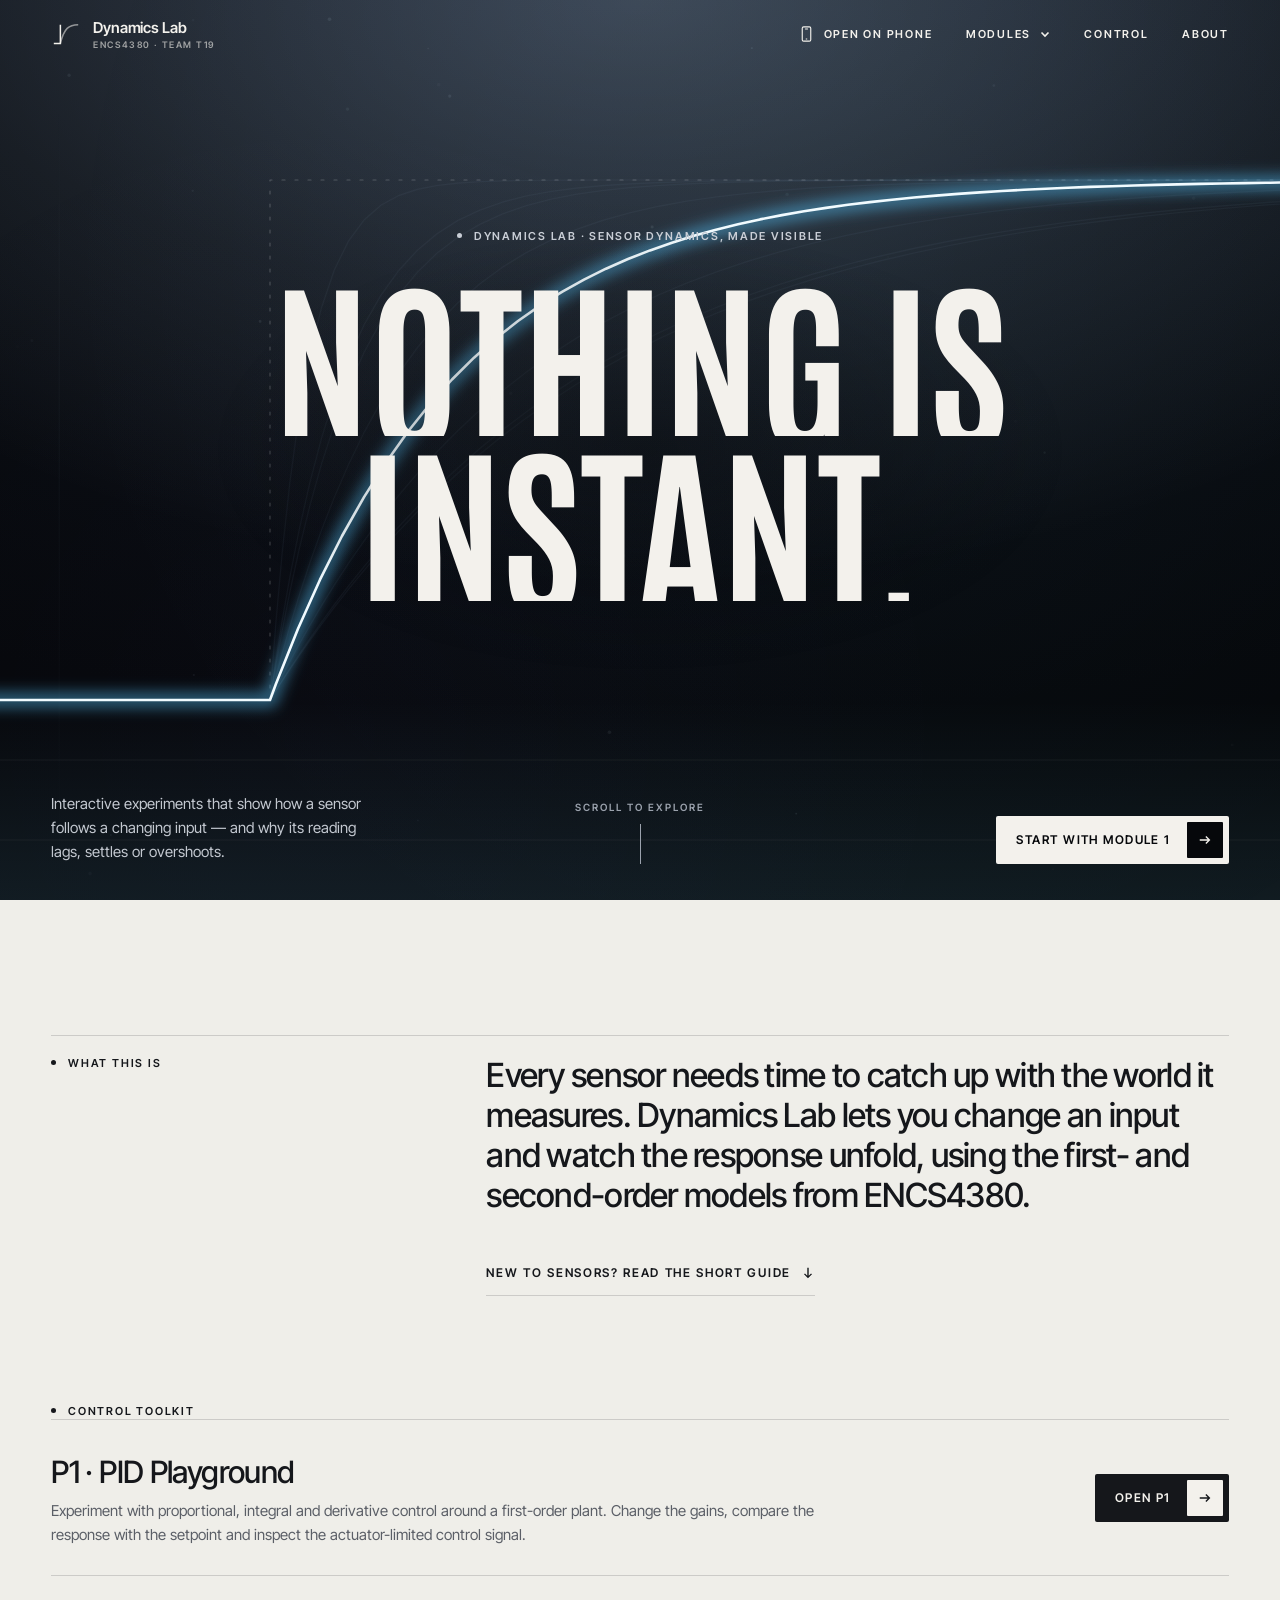
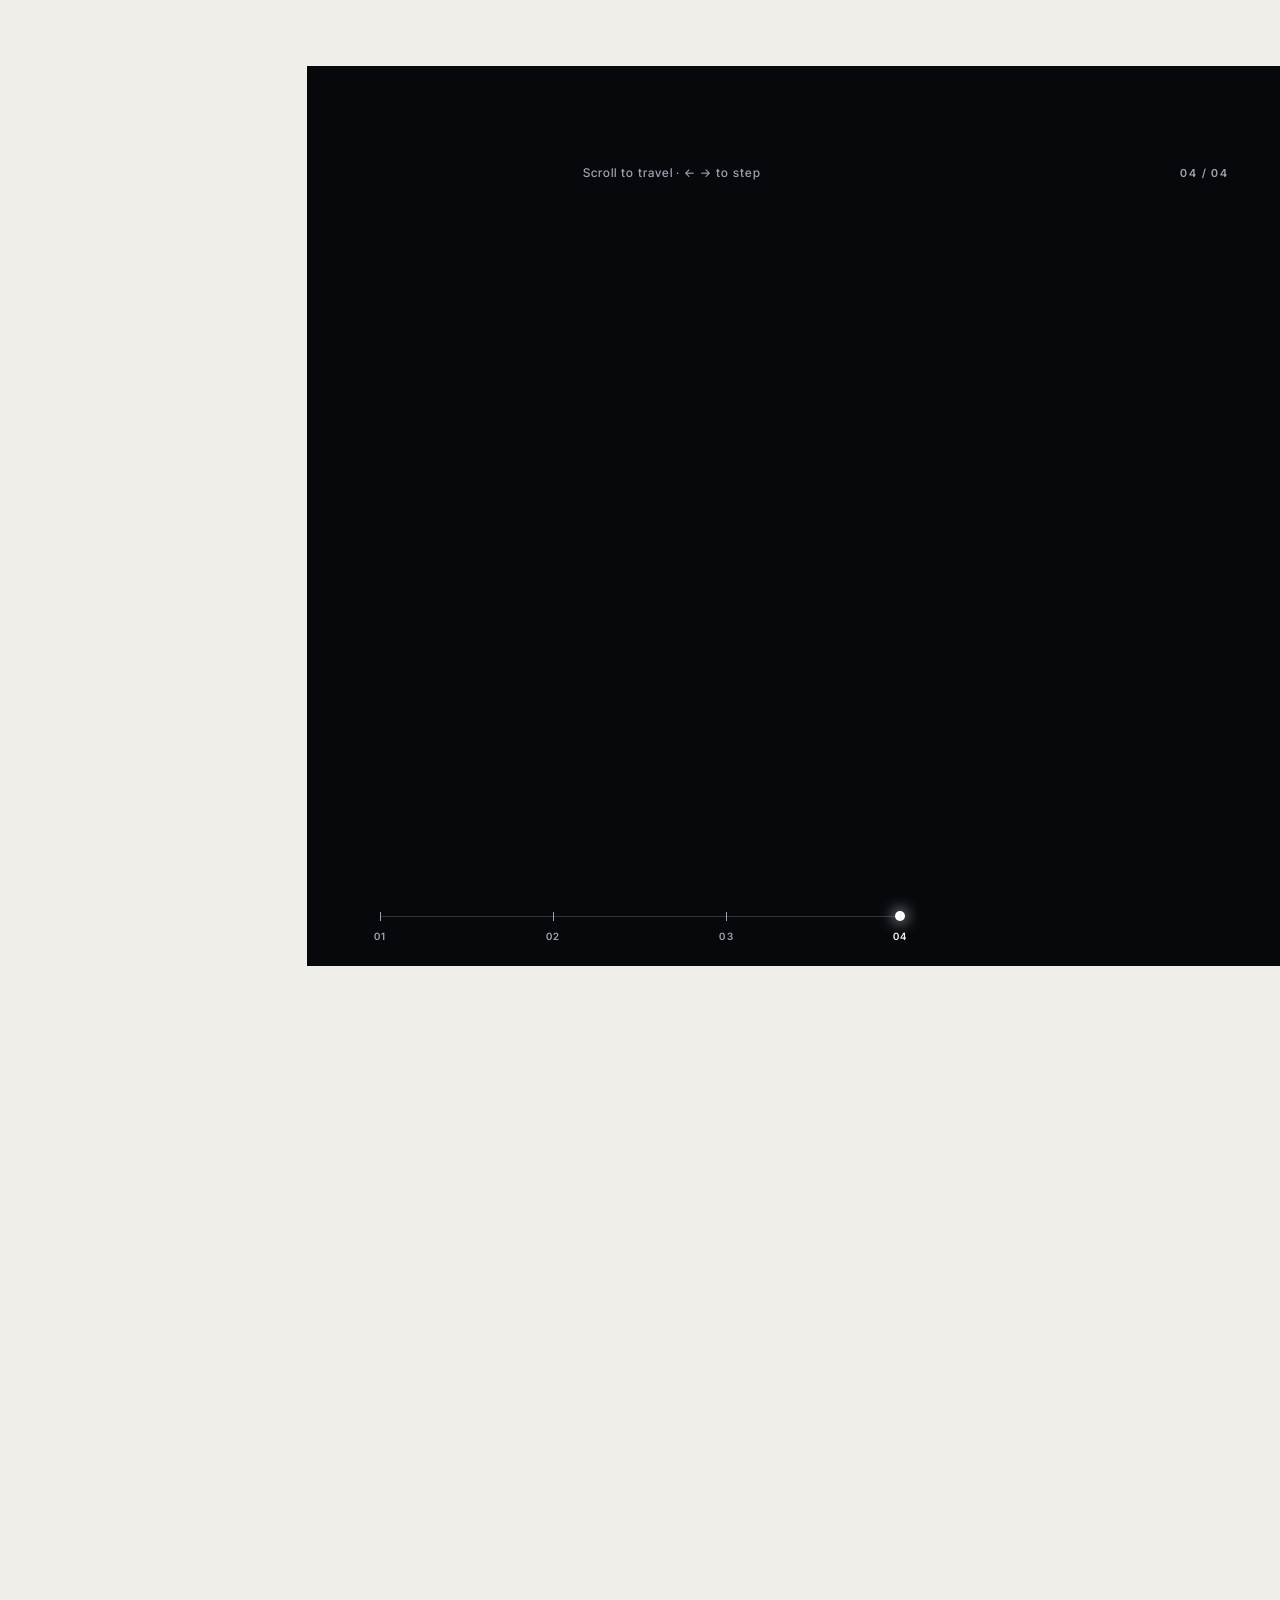
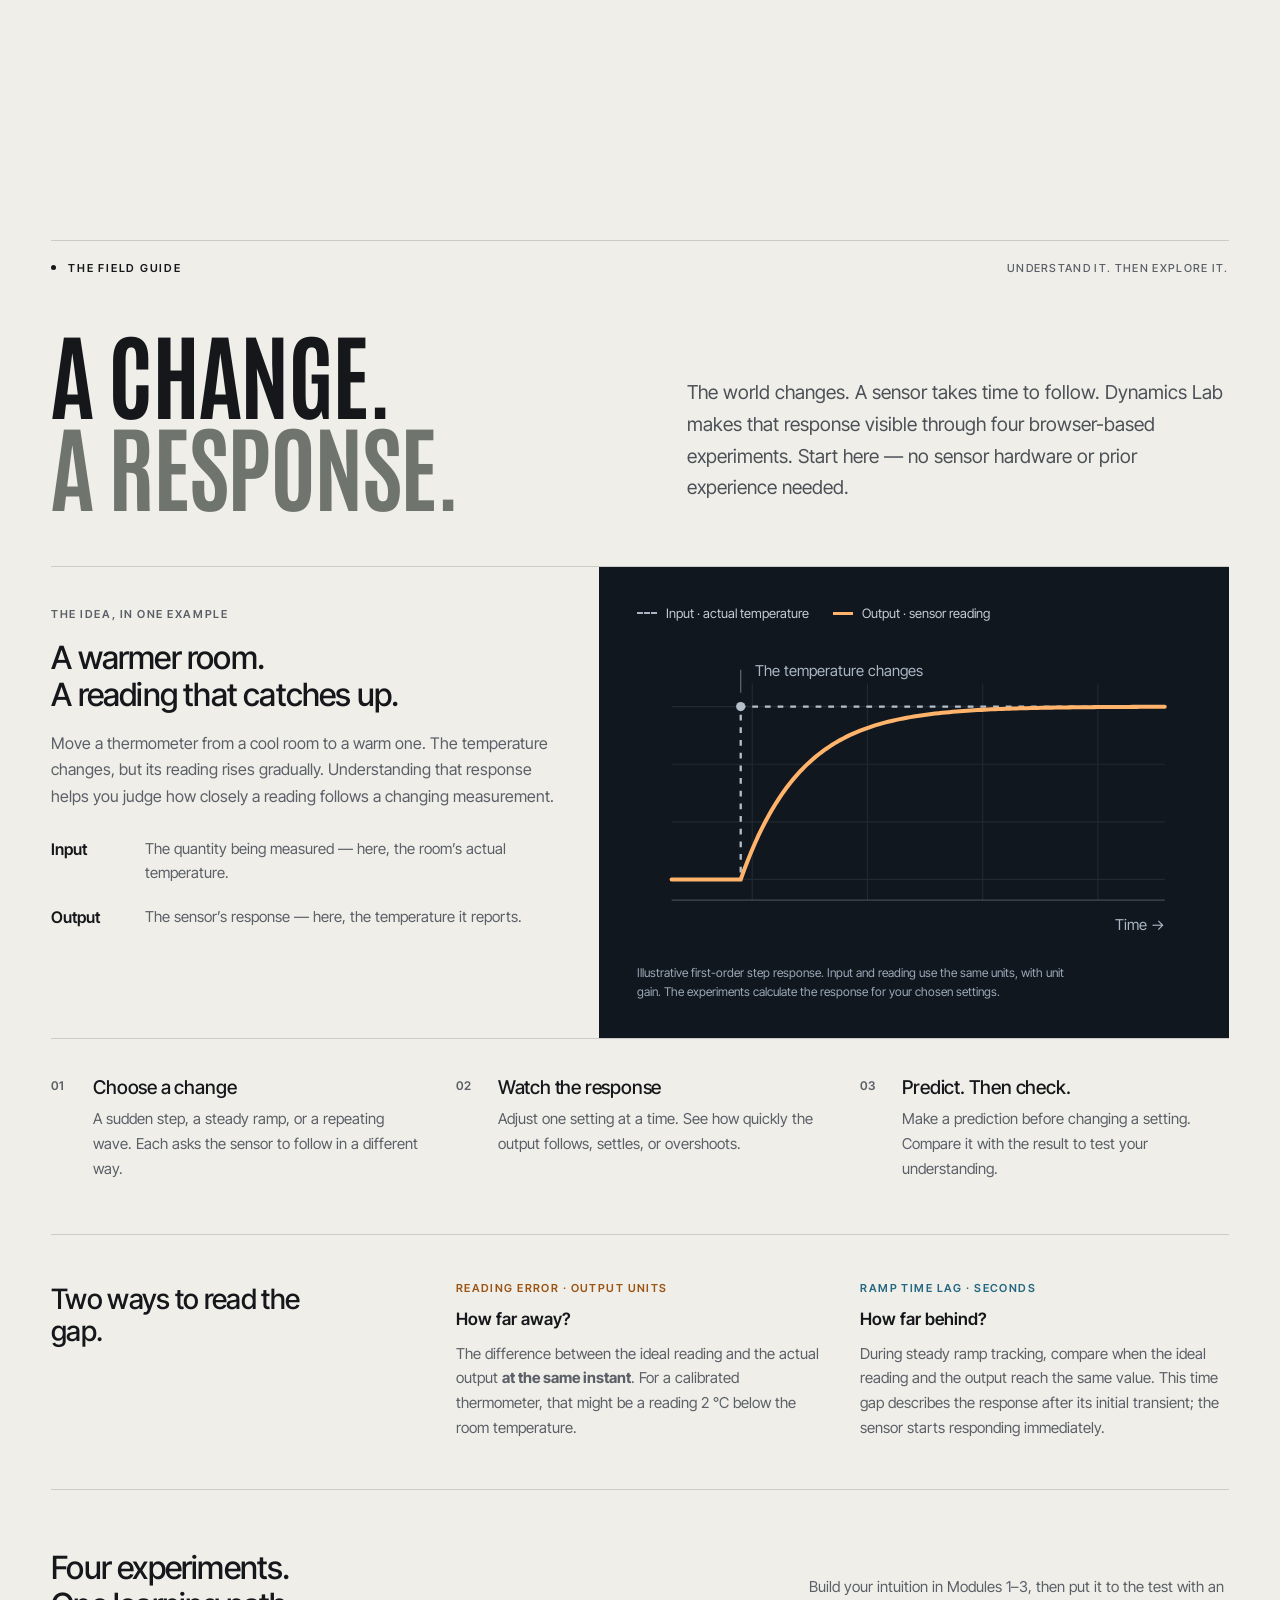
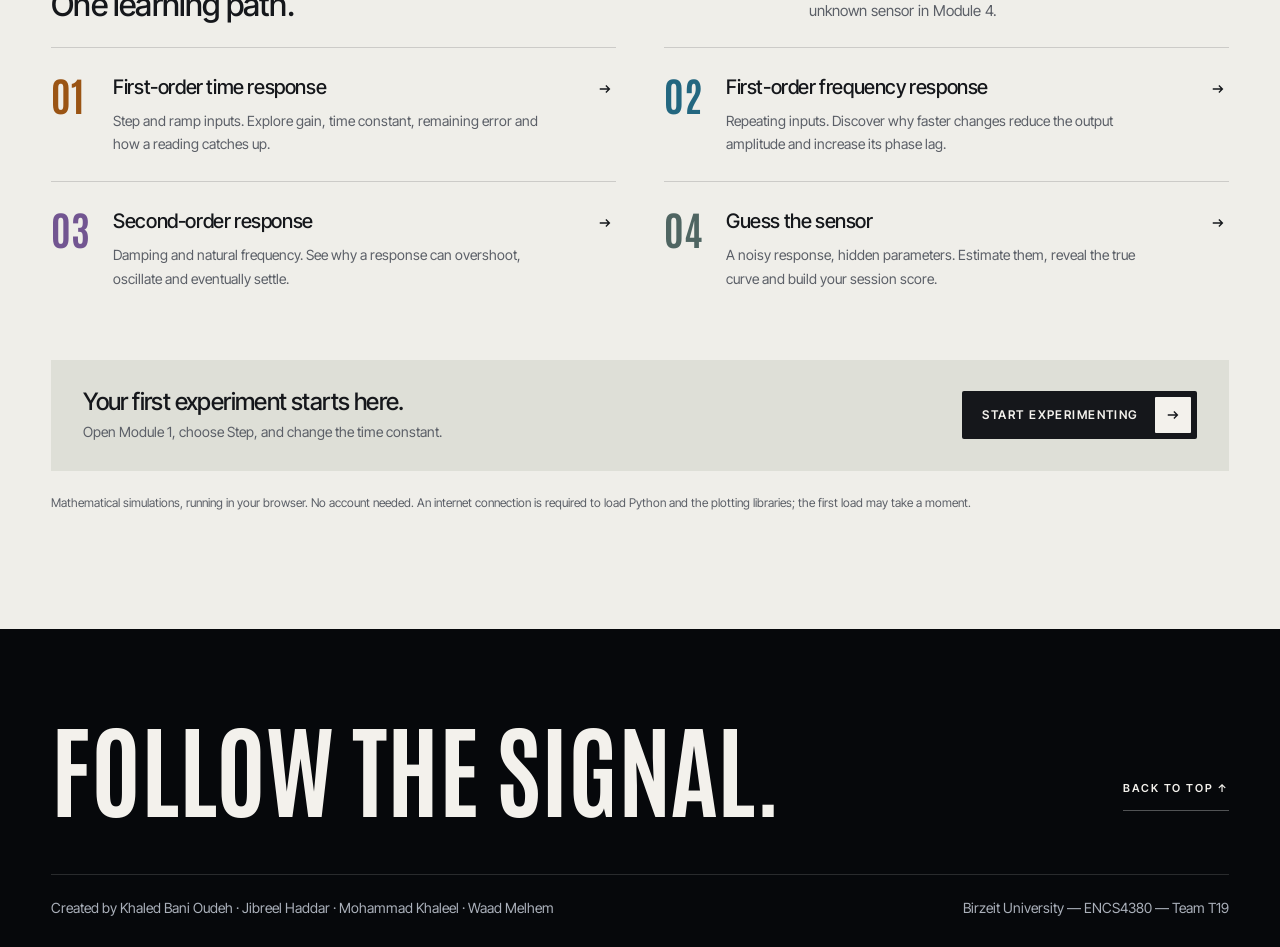
==== commit 14aebc46: "refactor(home): separate Control from dynamics modules" ====
--- a/index.html
+++ b/index.html
@@ -267,8 +267,8 @@
    <li><a class="mrow" href="module-2.html"><b>02</b>First-order frequency response</a></li>
    <li><a class="mrow" href="module-3.html"><b>03</b>Second-order response</a></li>
    <li><span class="mrow is-soon" data-m4><b>04</b>Guess the sensor<em class="soon" data-m4-status="New">Coming soon</em></span></li>
-   <li><a class="mrow" href="pid-playground.html"><b>H2</b>P1 · PID Playground</a></li>
   </ul>
+  <a href="#control">Control</a>
   <a href="#about">About</a>
  </nav>
 </header>
@@ -312,9 +312,9 @@
  </div>
 </section>
 
-<section class="hw2-home" id="homework-2" data-tone="light" aria-labelledby="hw2-title">
+<section class="hw2-home" id="control" data-tone="light" aria-labelledby="hw2-title">
  <div class="wrap">
-  <p class="label">Homework 2 · Control</p>
+  <p class="label">Control Toolkit</p>
   <div class="hw2-card">
    <div>
     <h3 id="hw2-title">P1 · PID Playground</h3>
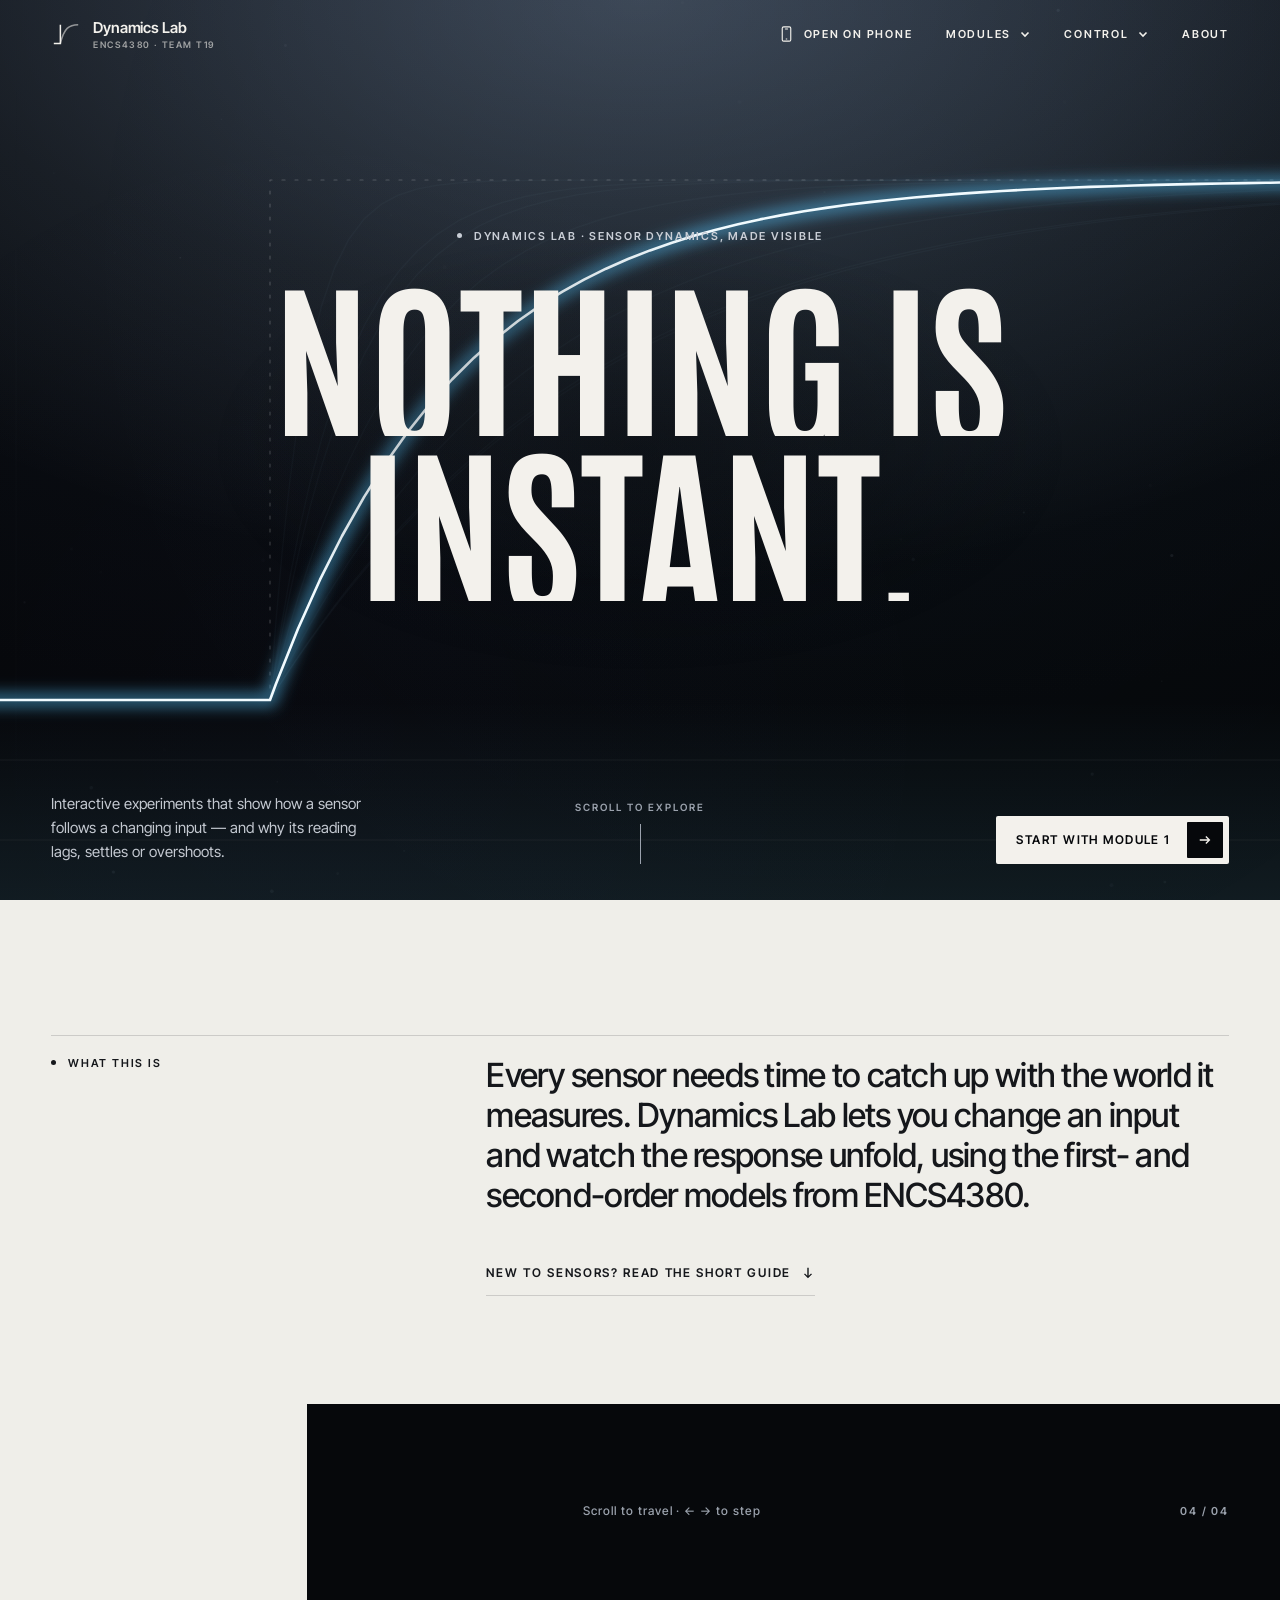
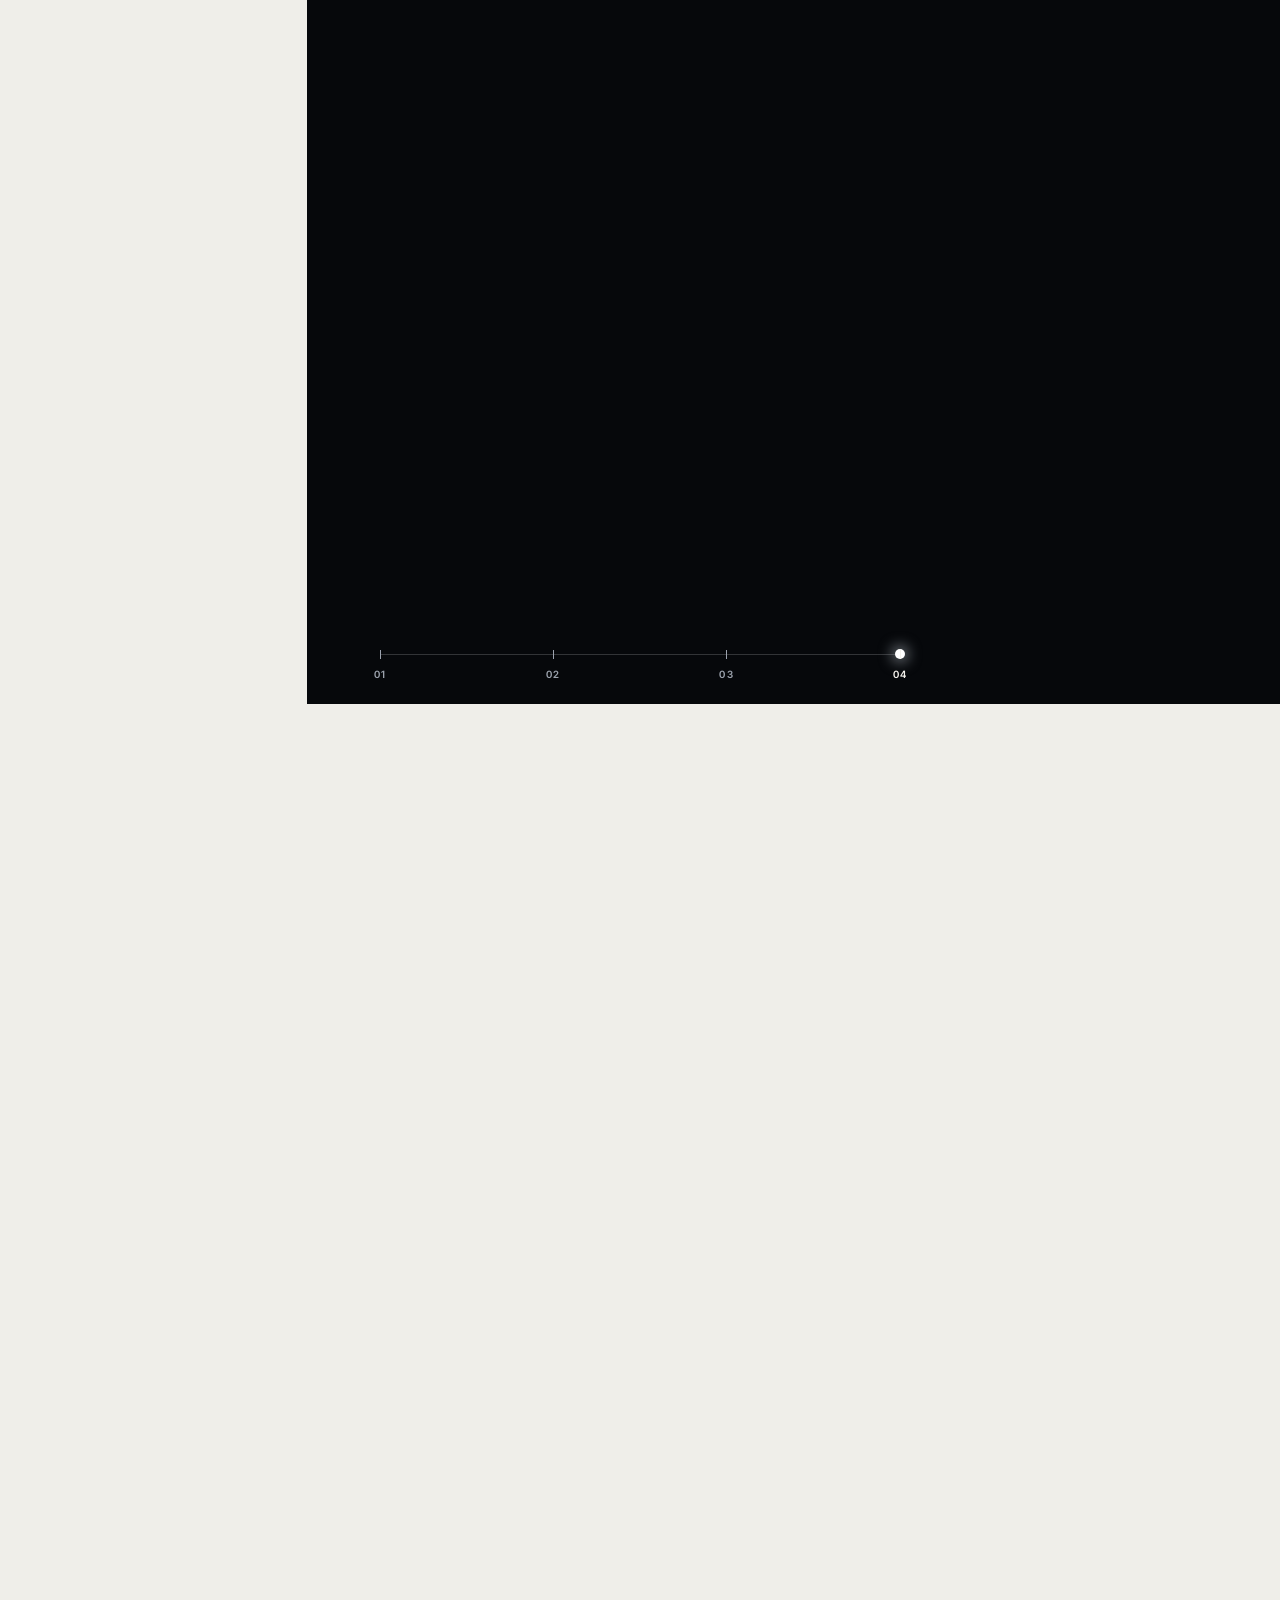
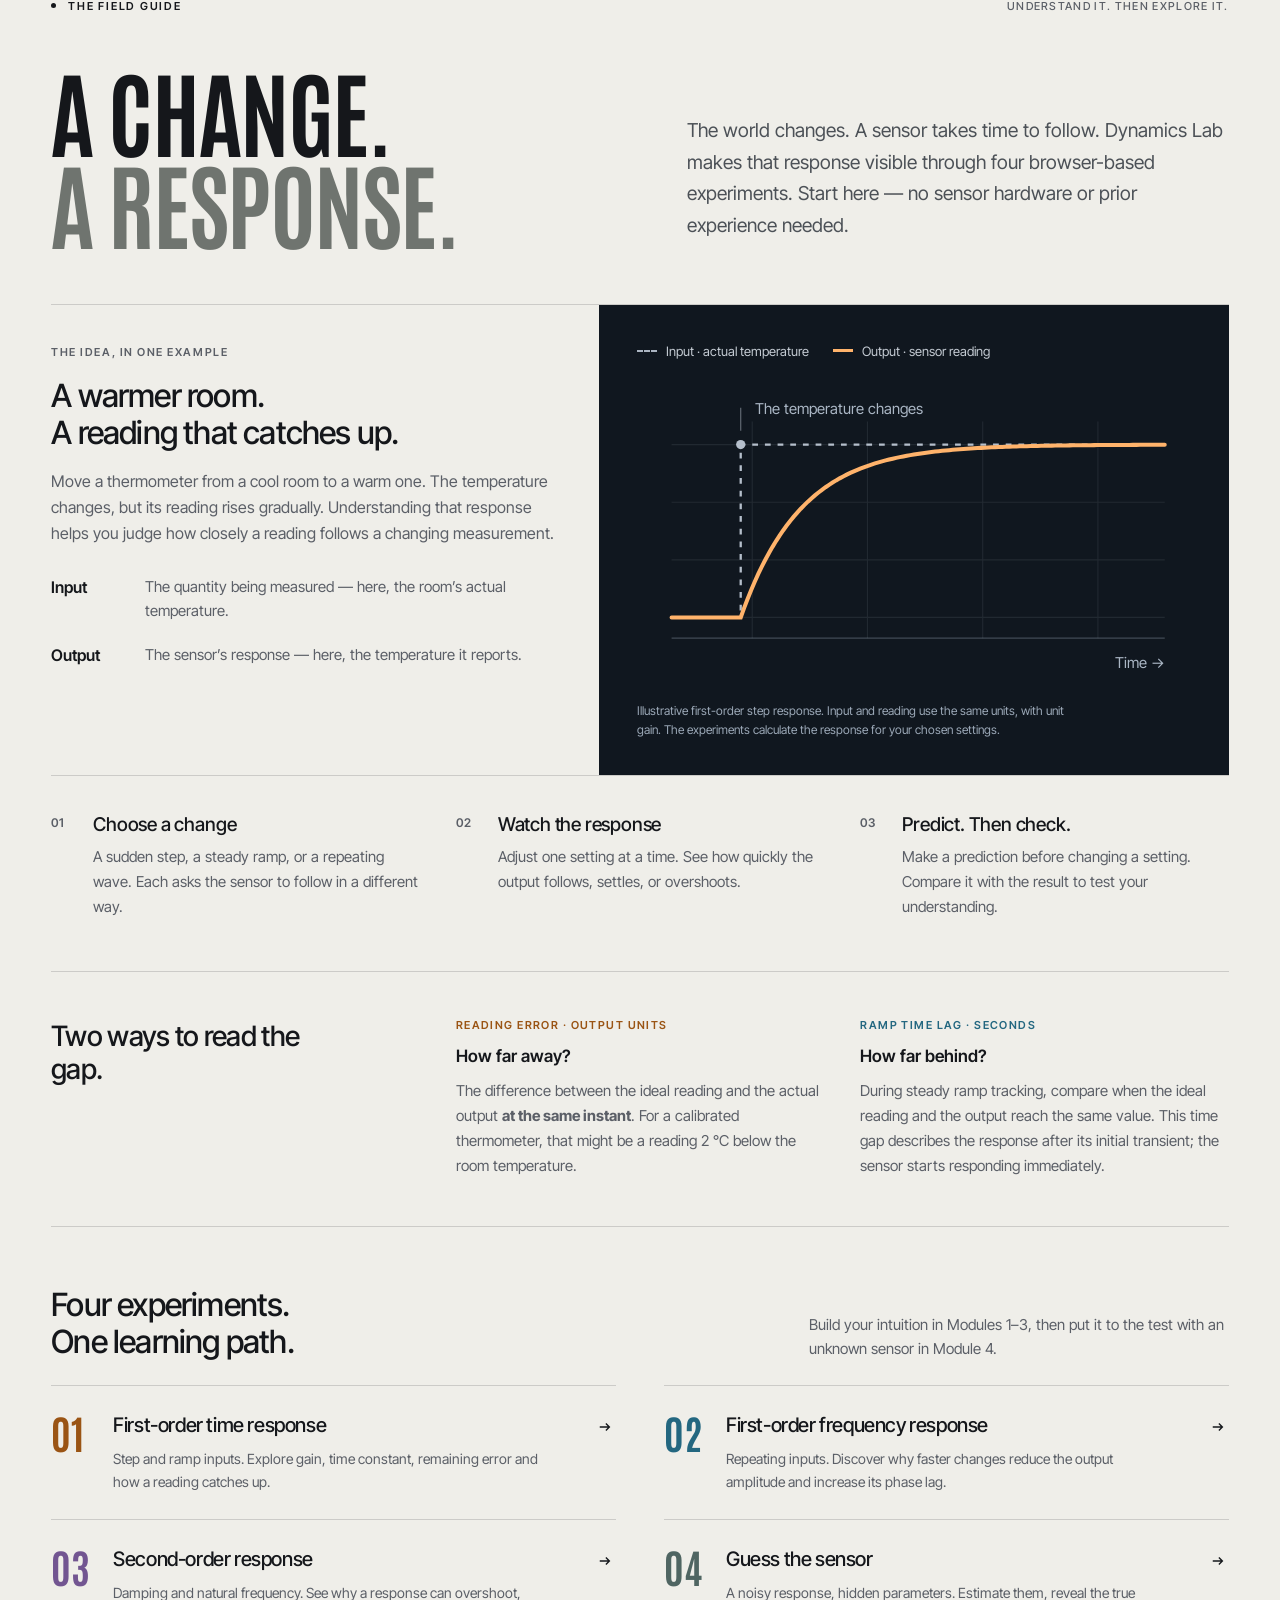
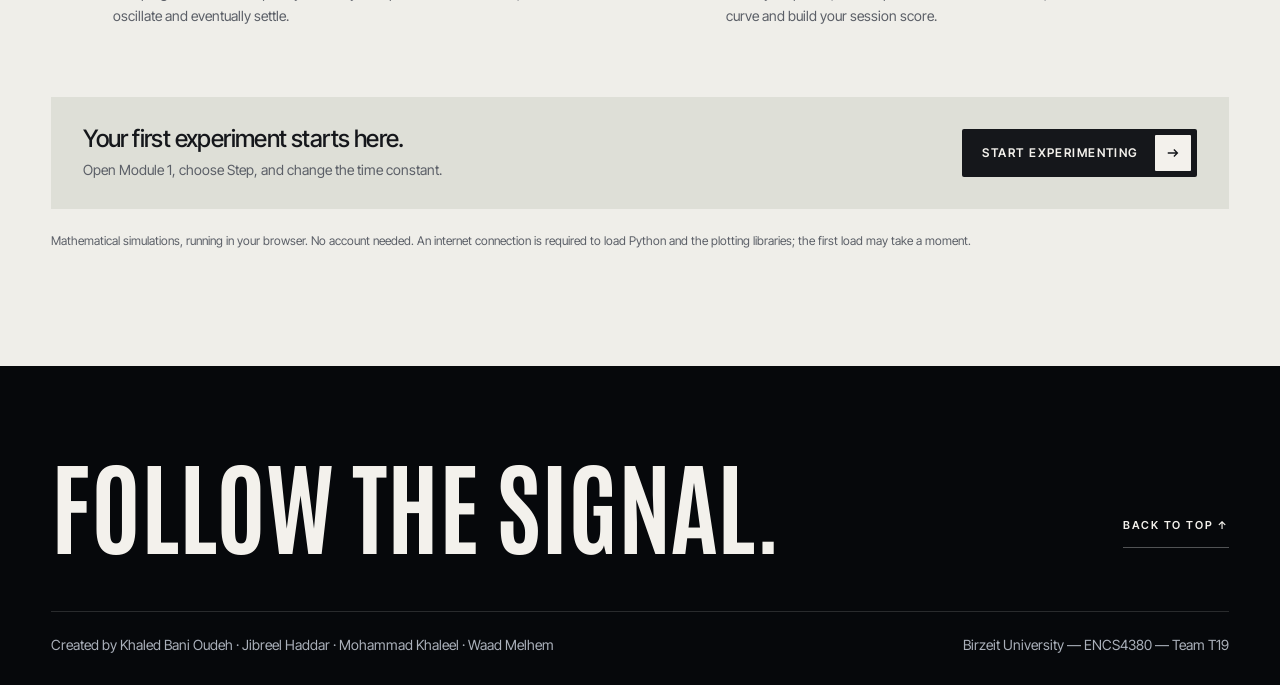
==== commit 5168a54c: "refactor(home): make Control a dropdown menu" ====
--- a/index.html
+++ b/index.html
@@ -36,6 +36,7 @@
 .nav-btn[aria-expanded=true] svg{transform:rotate(180deg)}
 .menu{position:absolute;top:64px;right:var(--g);width:min(380px,calc(100vw - 32px));margin:0;padding:4px 22px;list-style:none;background:rgba(12,15,21,.95);-webkit-backdrop-filter:blur(14px);backdrop-filter:blur(14px);color:var(--light);border-radius:3px;box-shadow:0 24px 60px rgba(0,0,0,.35);animation:drop .35s var(--ease)}
 .menu[hidden]{display:none}
+.control-wrap{position:relative}.control-menu{right:0;width:min(320px,calc(100vw - 32px))}
 .mrow{display:flex;align-items:baseline;gap:16px;padding:17px 0;border-bottom:1px solid rgba(255,255,255,.09);font-size:15px;line-height:1.3;text-decoration:none}
 .menu li:last-child .mrow{border-bottom:0}
 .mrow b{min-width:22px;font:600 11px/1 var(--body);letter-spacing:.1em;color:var(--dim)}
@@ -268,7 +269,12 @@
    <li><a class="mrow" href="module-3.html"><b>03</b>Second-order response</a></li>
    <li><span class="mrow is-soon" data-m4><b>04</b>Guess the sensor<em class="soon" data-m4-status="New">Coming soon</em></span></li>
   </ul>
-  <a href="#control">Control</a>
+  <div class="control-wrap">
+   <button class="nav-btn" id="control-btn" type="button" aria-expanded="false" aria-controls="control-menu">Control<svg viewBox="0 0 12 12" aria-hidden="true"><path d="m2.5 4.5 3.5 3.5 3.5-3.5"/></svg></button>
+   <ul class="menu control-menu" id="control-menu" hidden>
+    <li><a class="mrow" href="pid-playground.html"><b>P1</b>PID Playground</a></li>
+   </ul>
+  </div>
   <a href="#about">About</a>
  </nav>
 </header>
@@ -308,19 +314,6 @@
   <div>
    <p class="lead">Every sensor needs time to catch up with the world it measures. Dynamics Lab lets you change an input and watch the response unfold, using the first- and second-order models from ENCS4380.</p>
    <a class="to-guide" href="#learn">New to sensors? Read the short guide<svg class="arrow" aria-hidden="true"><use href="#arw"/></svg></a>
-  </div>
- </div>
-</section>
-
-<section class="hw2-home" id="control" data-tone="light" aria-labelledby="hw2-title">
- <div class="wrap">
-  <p class="label">Control Toolkit</p>
-  <div class="hw2-card">
-   <div>
-    <h3 id="hw2-title">P1 · PID Playground</h3>
-    <p>Experiment with proportional, integral and derivative control around a first-order plant. Change the gains, compare the response with the setpoint and inspect the actuator-limited control signal.</p>
-   </div>
-   <a class="cta dark" href="pid-playground.html">Open P1<span><svg class="arrow" aria-hidden="true"><use href="#arw"/></svg></span></a>
   </div>
  </div>
 </section>
@@ -530,6 +523,15 @@
 document.addEventListener("click", function (e) { if (!menu.hidden && !menu.contains(e.target) && !btn.contains(e.target)) setMenu(false); });
 document.addEventListener("keydown", function (e) { if (e.key === "Escape" && !menu.hidden) { setMenu(false); btn.focus(); } });
 
+/* Control menu */
+var controlBtn = $("#control-btn"), controlMenu = $("#control-menu");
+function setControlMenu(open) { controlBtn.setAttribute("aria-expanded", String(open)); controlMenu.hidden = !open; }
+controlBtn.addEventListener("click", function () { setControlMenu(controlMenu.hidden); });
+controlMenu.addEventListener("click", function (e) { if (e.target.closest("a")) setControlMenu(false); });
+controlMenu.addEventListener("focusout", function (e) { if (e.relatedTarget && !controlMenu.contains(e.relatedTarget) && e.relatedTarget !== controlBtn) setControlMenu(false); });
+document.addEventListener("click", function (e) { if (!controlMenu.hidden && !controlMenu.contains(e.target) && !controlBtn.contains(e.target)) setControlMenu(false); });
+document.addEventListener("keydown", function (e) { if (e.key === "Escape" && !controlMenu.hidden) { setControlMenu(false); controlBtn.focus(); } });
+
 /* Elements */
 var hdr = $("#hdr"), hero = $("#top"), heroIn = $(".hero-in"), bars = $$(".wipe i"), toned = $$("main [data-tone], .foot");
 var tunnel = $("#modules"), stage = $(".stage"), canvas = $(".bg"), plates = $$(".plate");
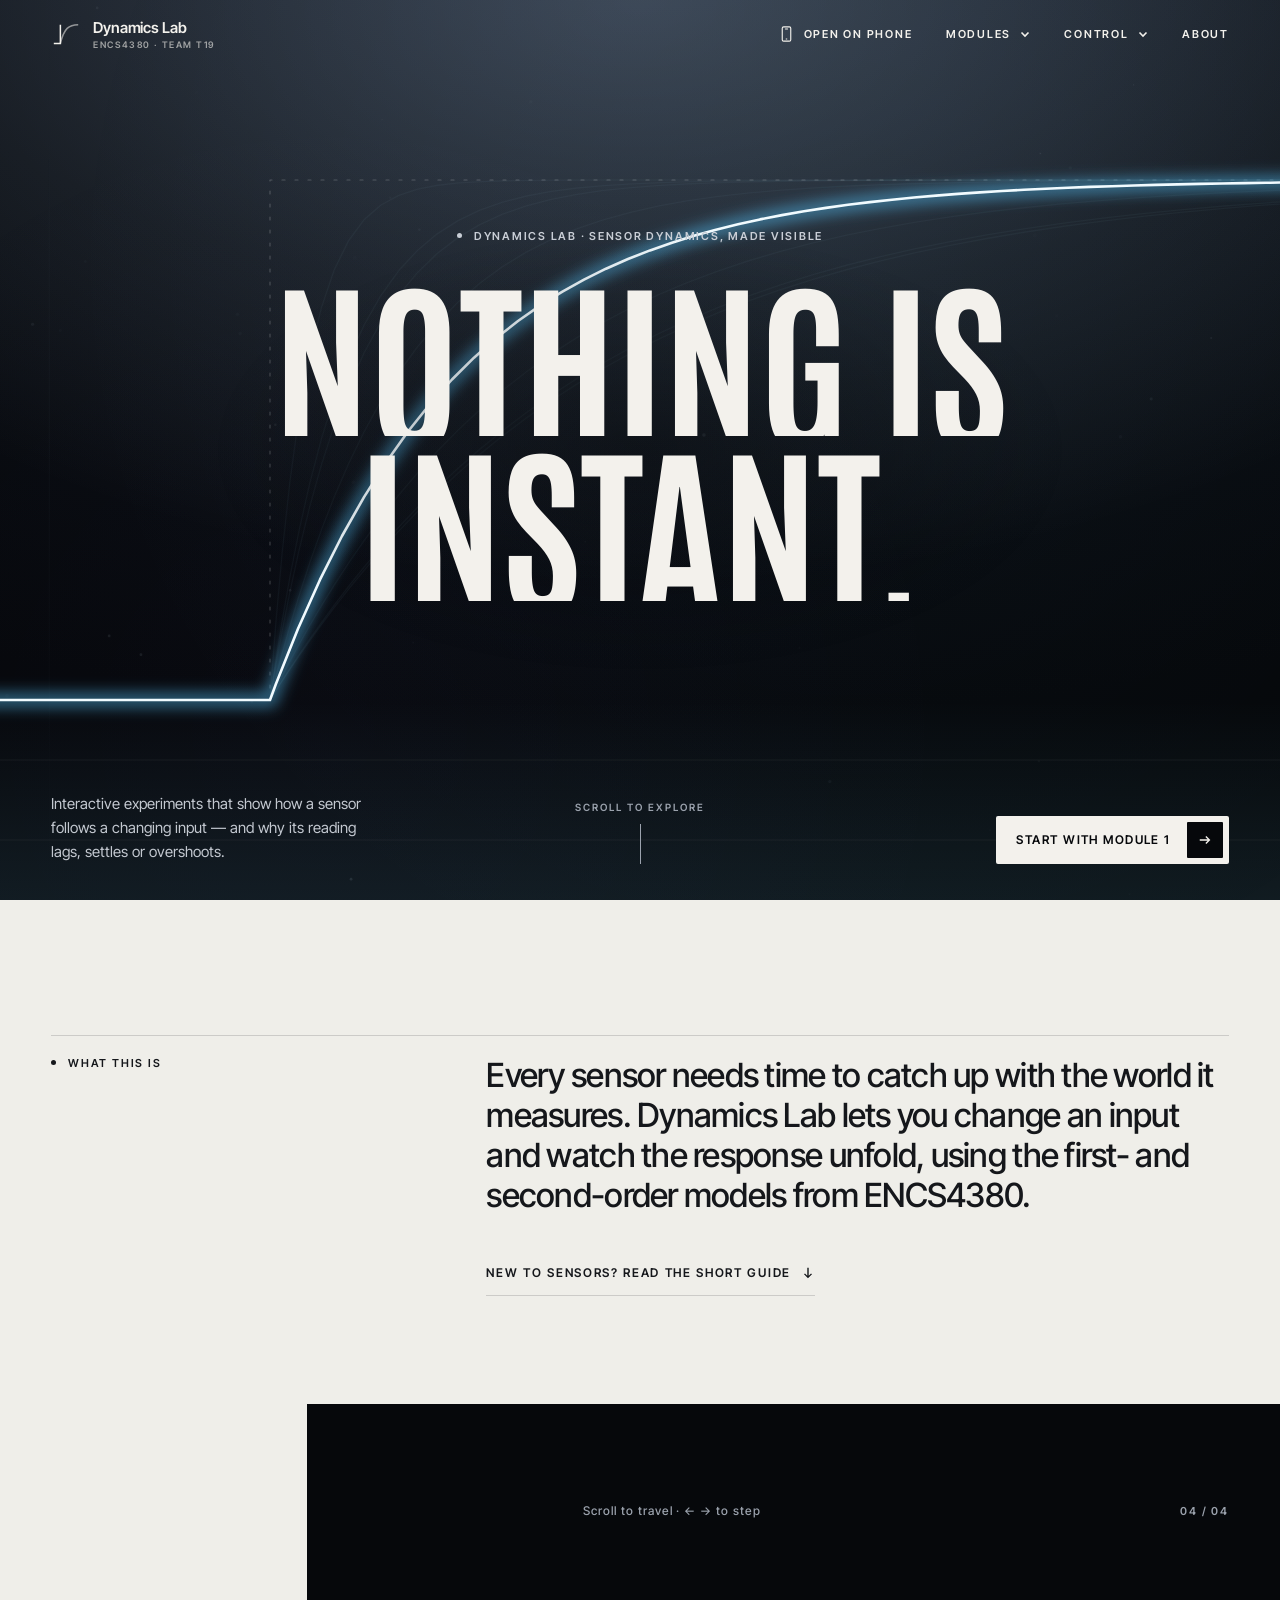
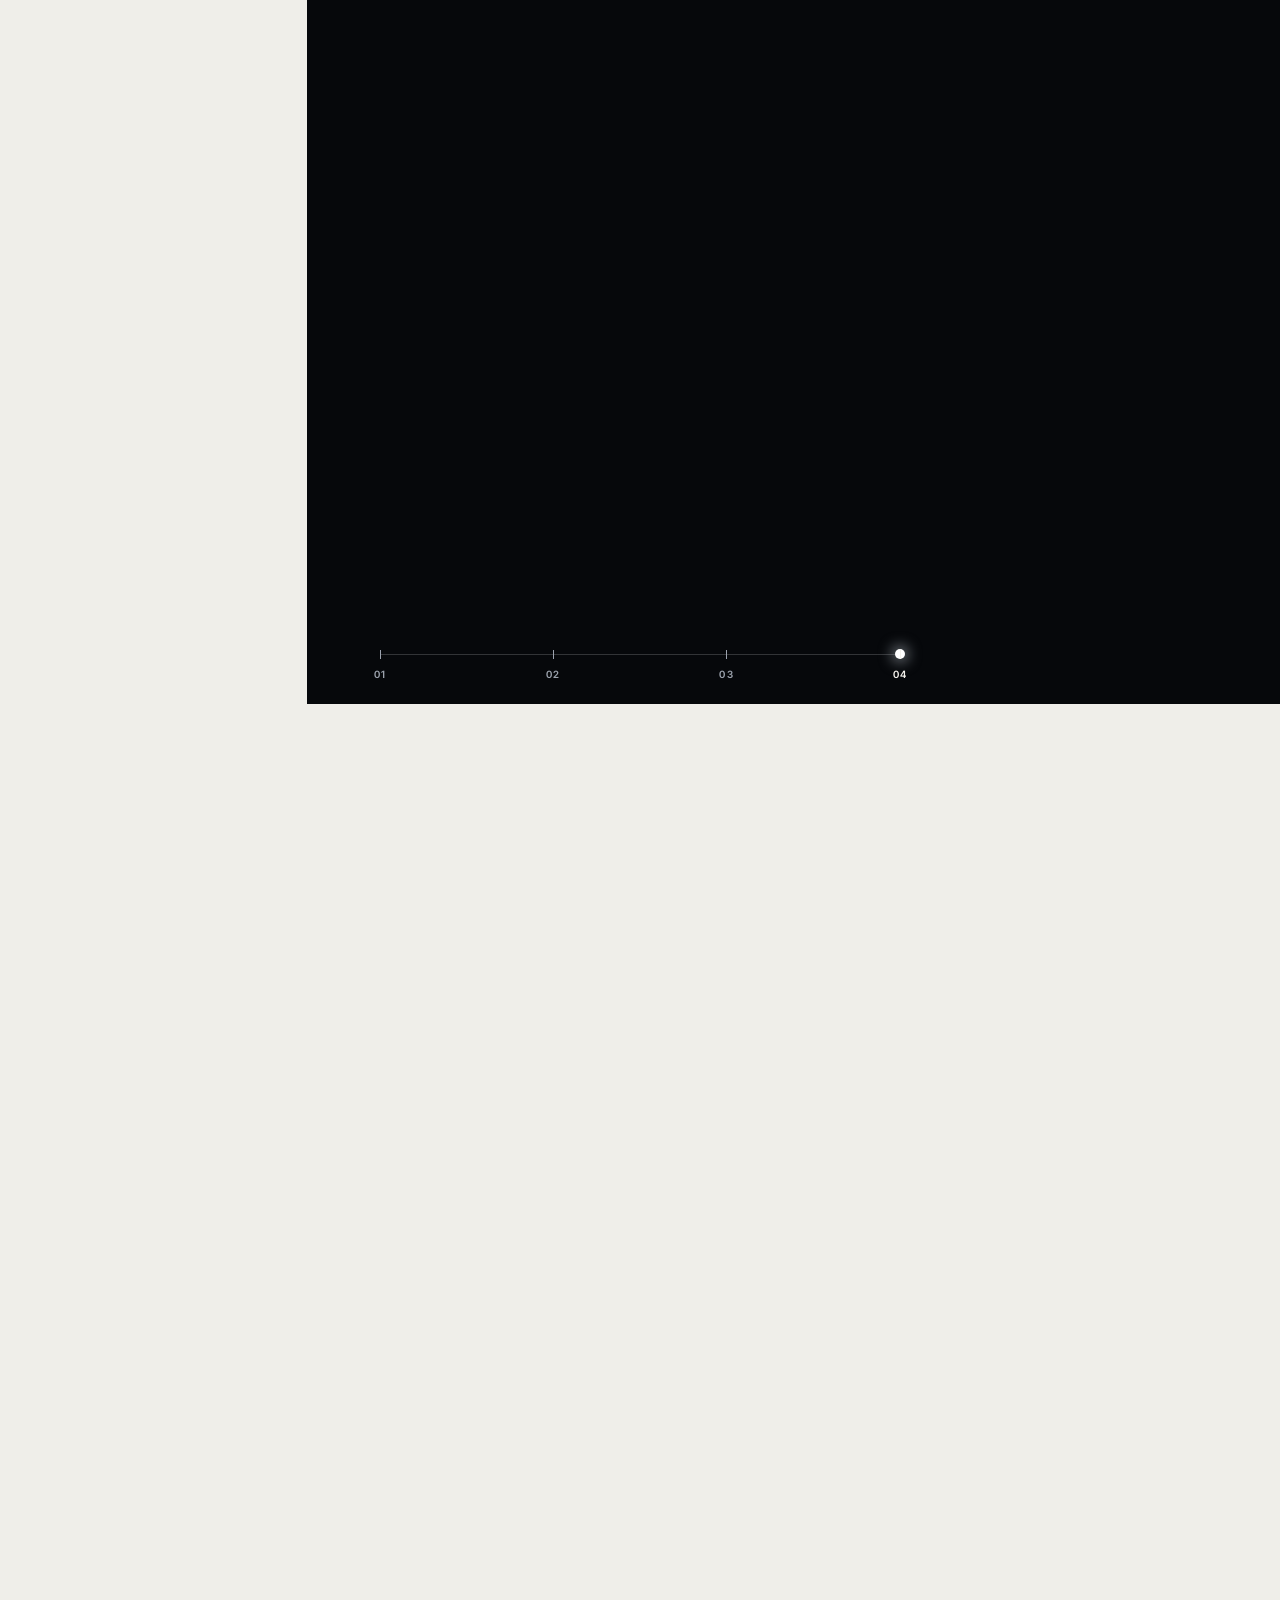
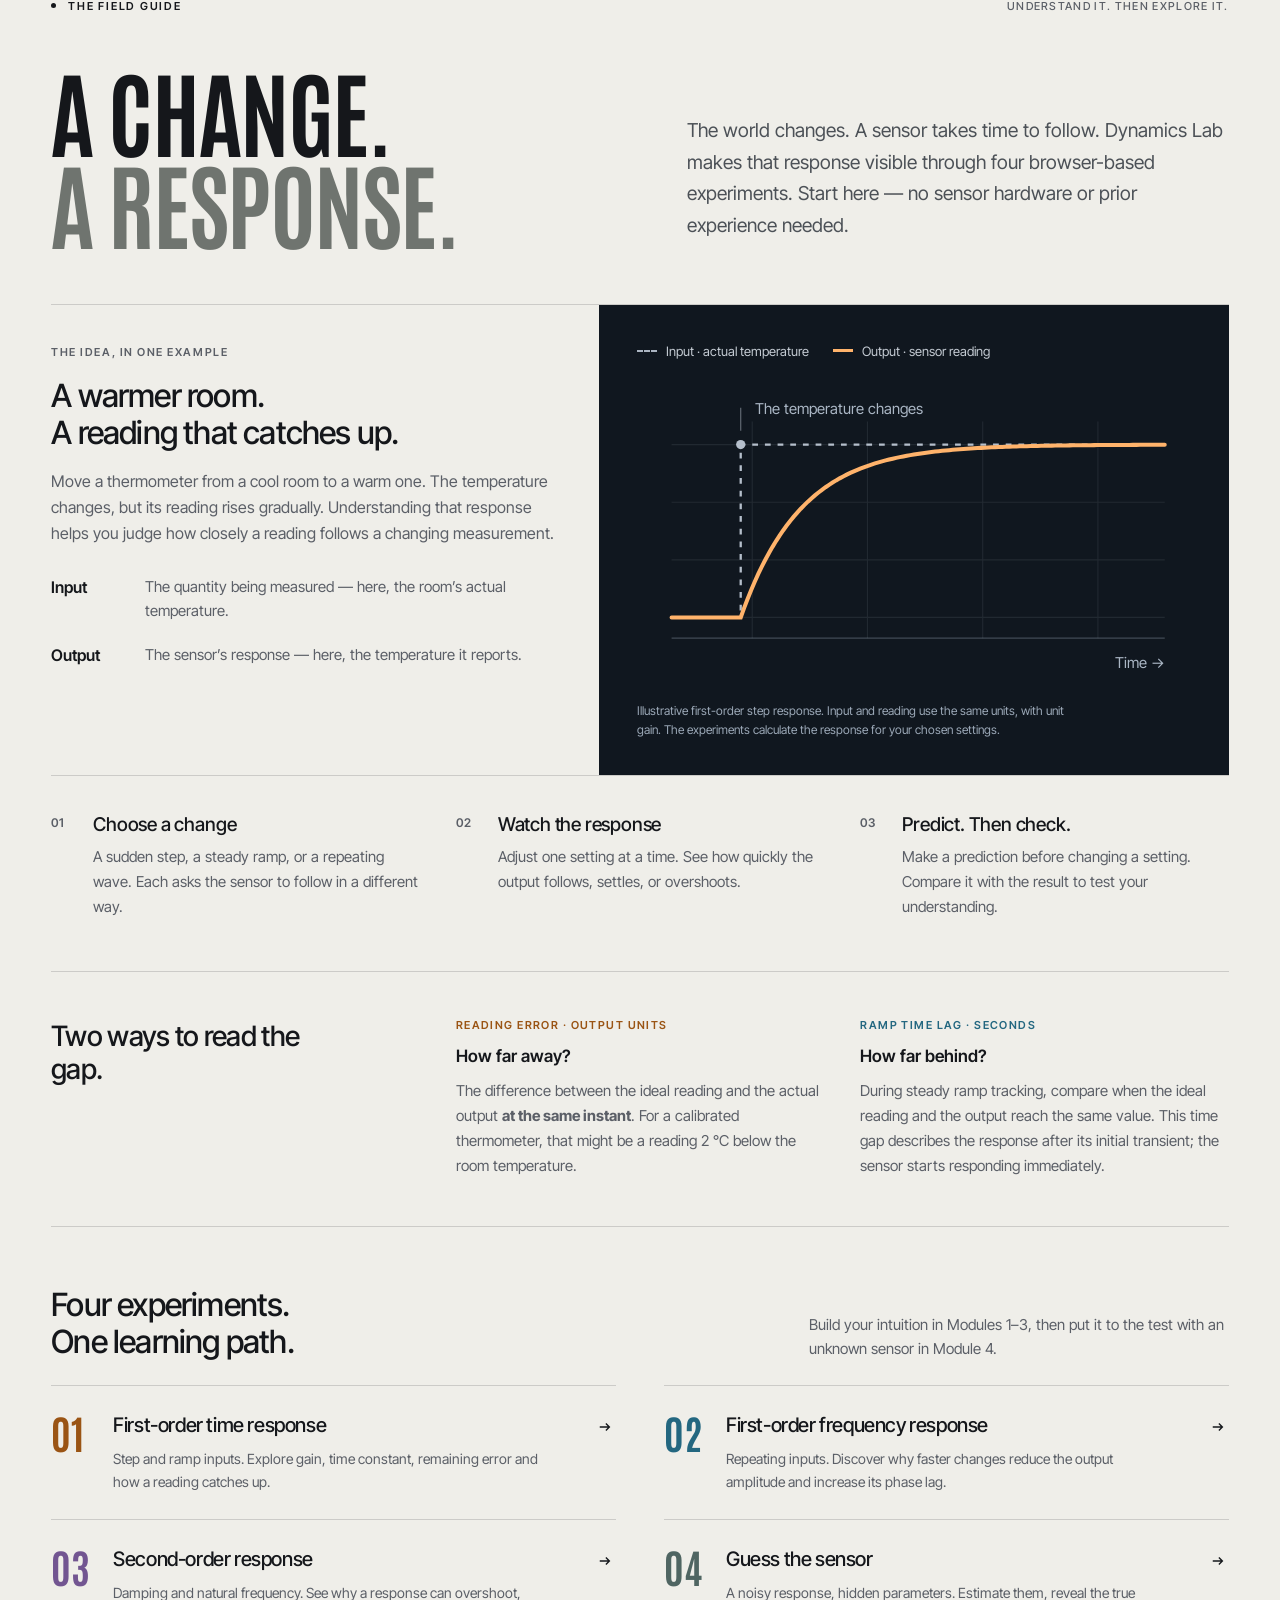
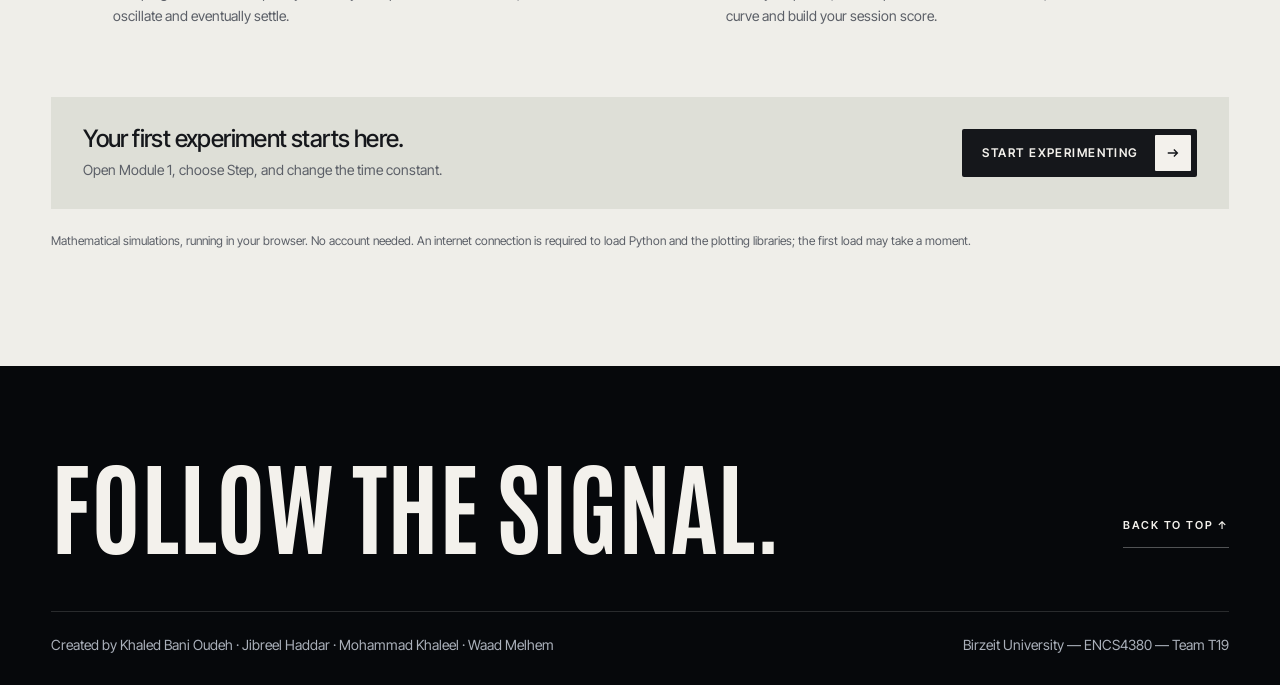
==== commit e660856b: "feat(control-p2): add slow sensor feedback experiment Add Python RK4 simulation, true/measured respo" ====
--- a/index.html
+++ b/index.html
@@ -273,6 +273,7 @@
    <button class="nav-btn" id="control-btn" type="button" aria-expanded="false" aria-controls="control-menu">Control<svg viewBox="0 0 12 12" aria-hidden="true"><path d="m2.5 4.5 3.5 3.5 3.5-3.5"/></svg></button>
    <ul class="menu control-menu" id="control-menu" hidden>
     <li><a class="mrow" href="pid-playground.html"><b>P1</b>PID Playground</a></li>
+          <li><a class="mrow" href="slow-sensor.html"><b>P2</b>A slow sensor in the loop</a></li>
    </ul>
   </div>
   <a href="#about">About</a>
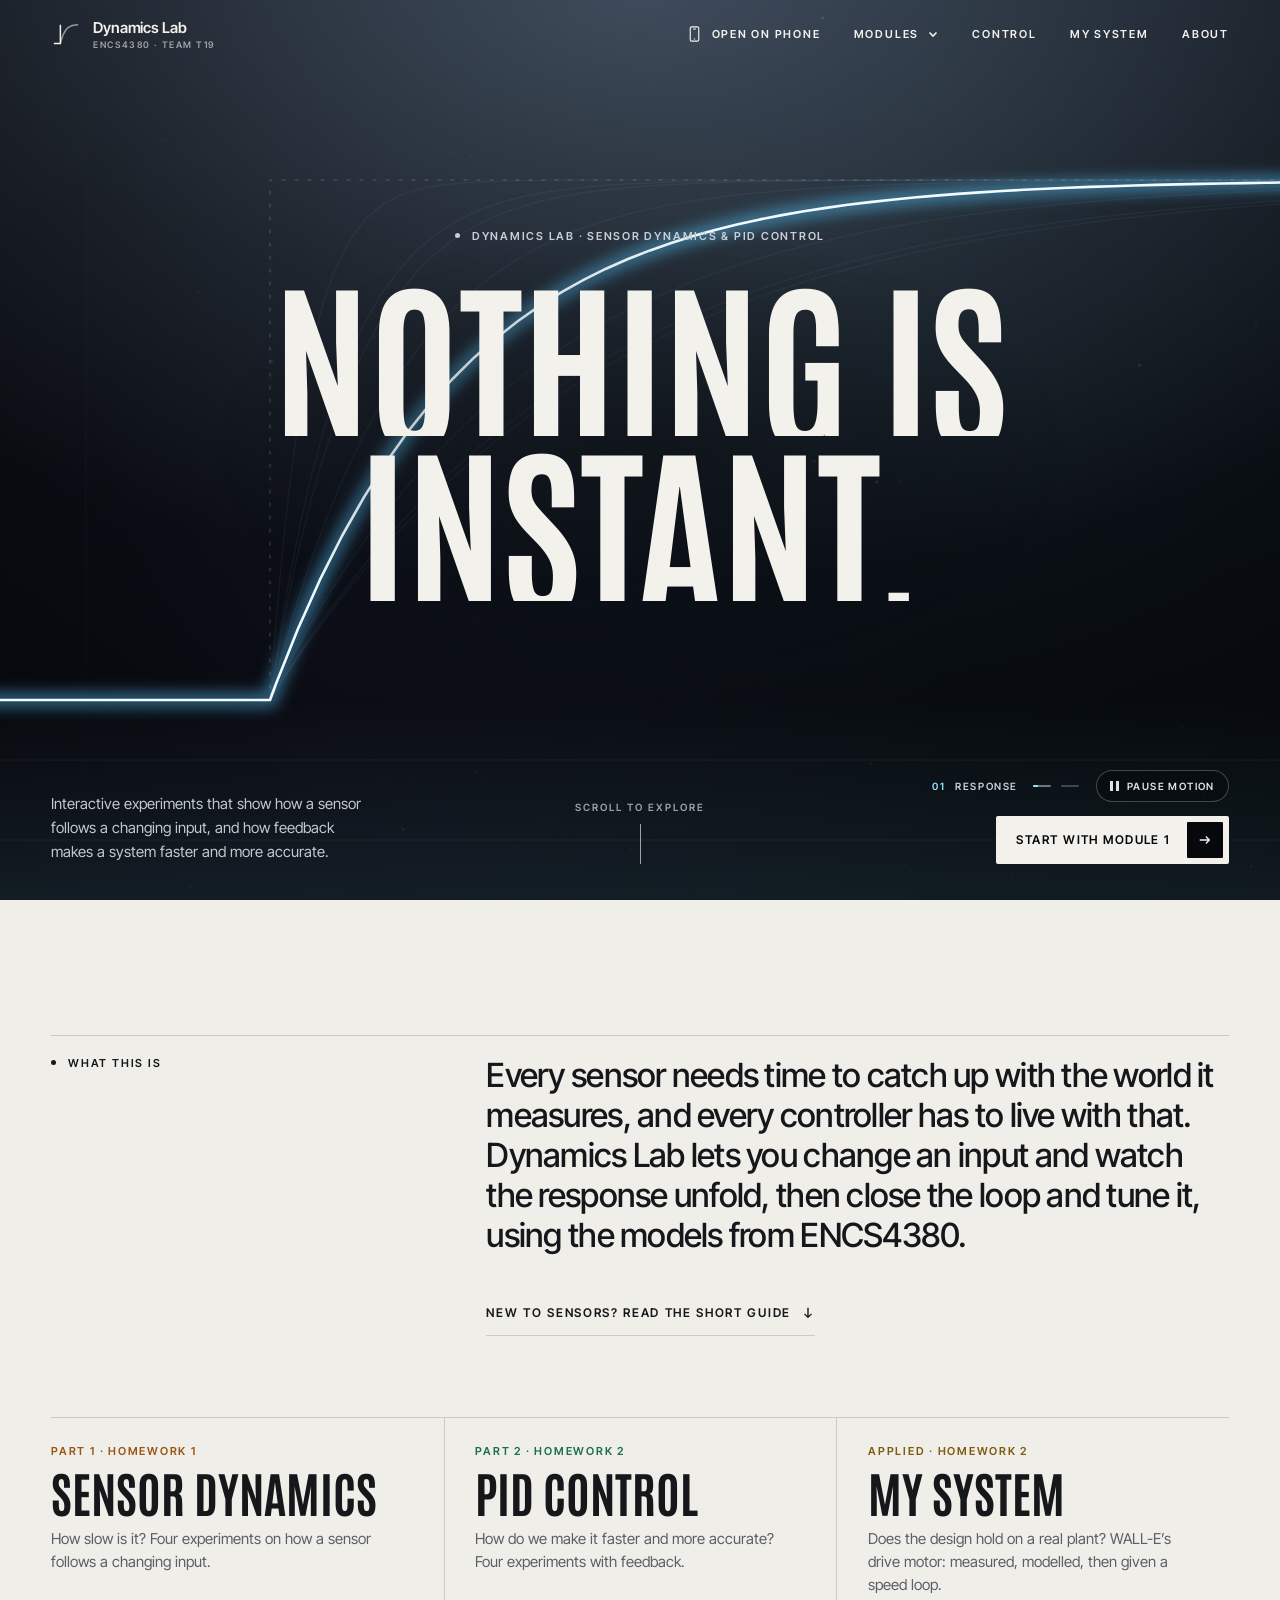
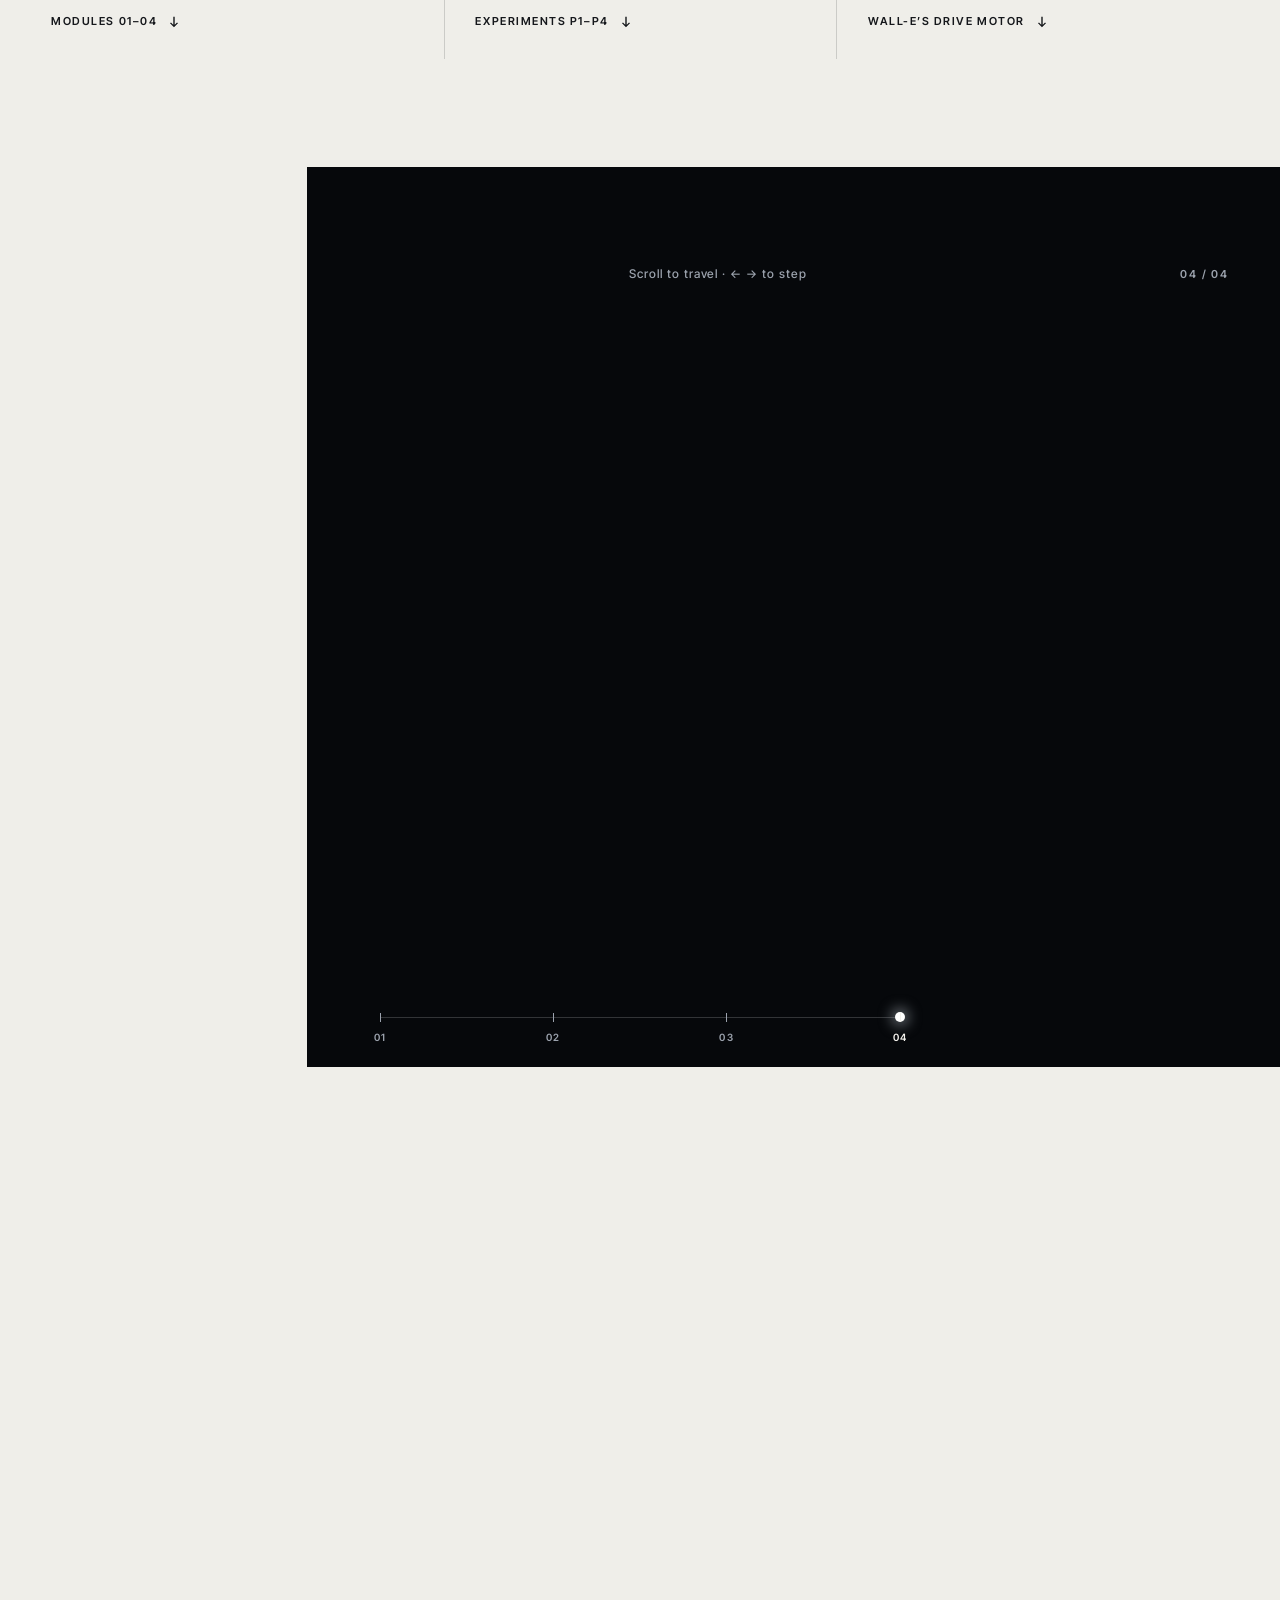
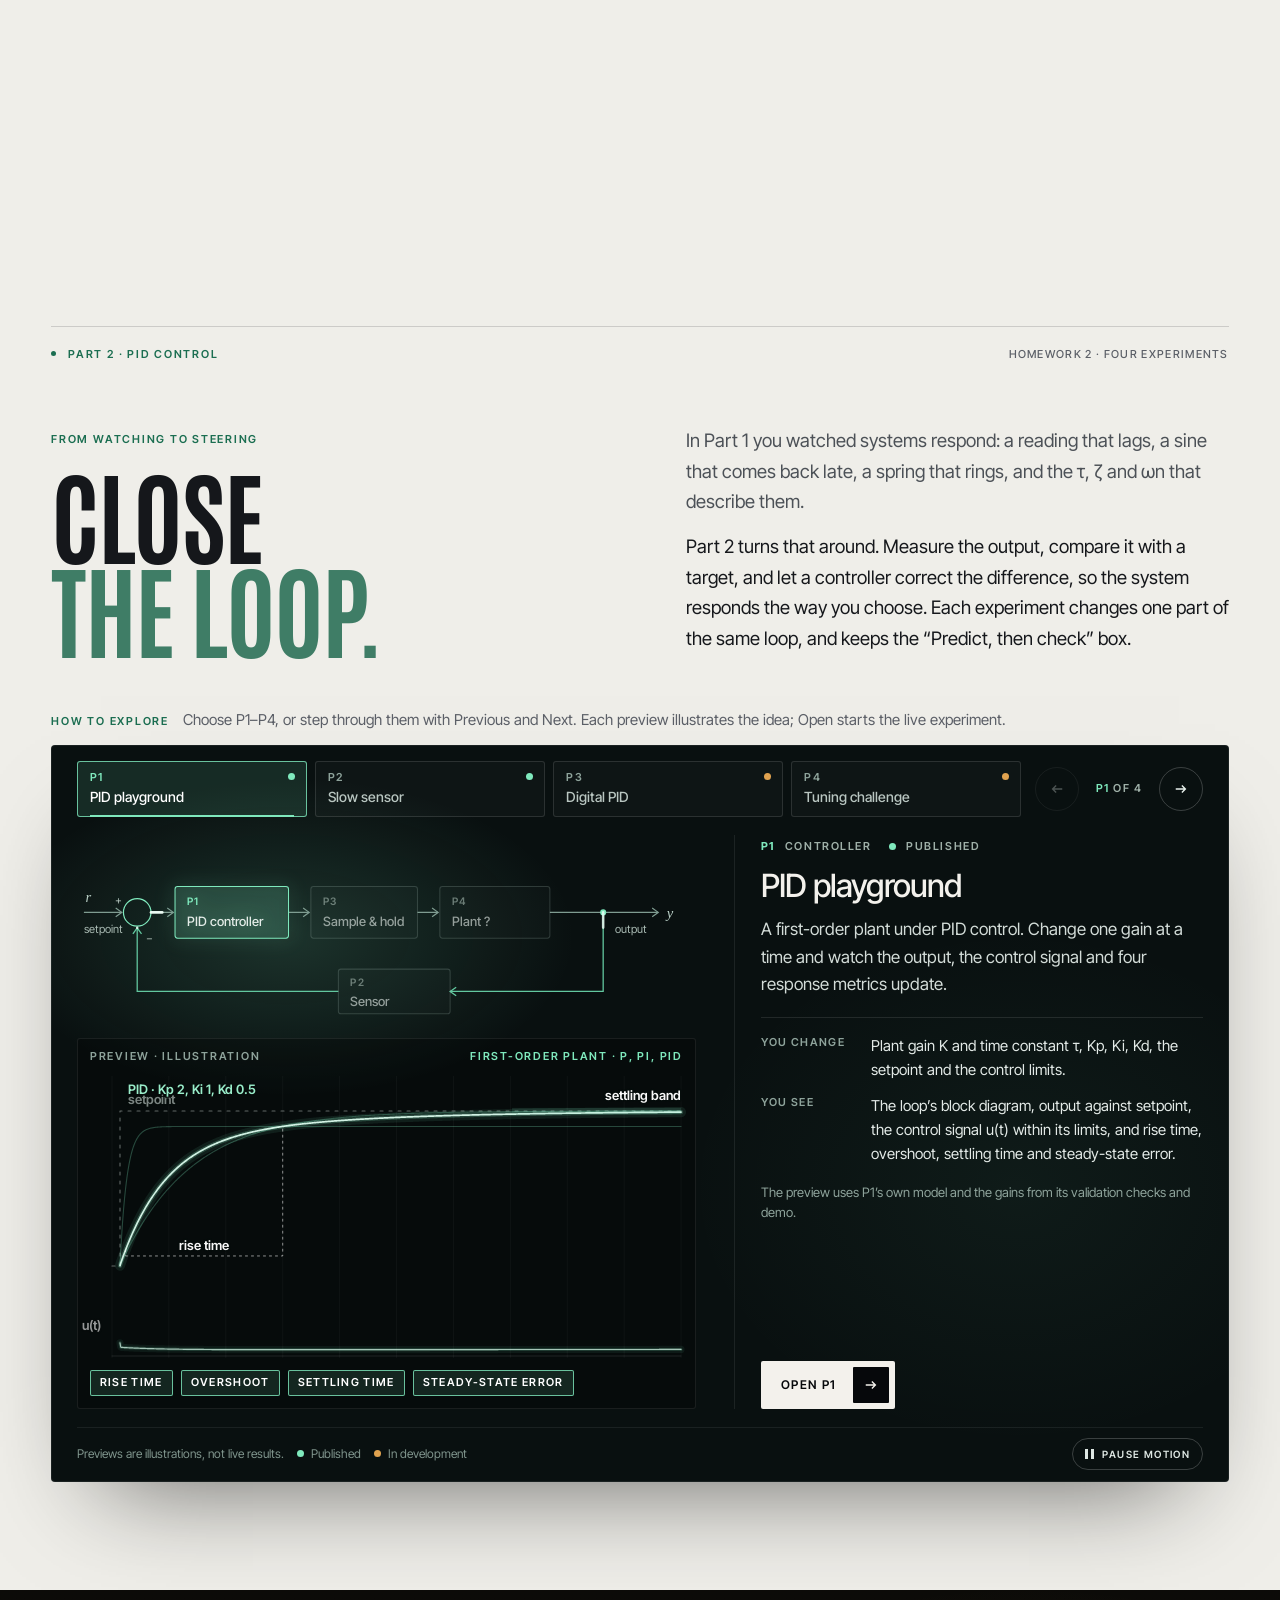
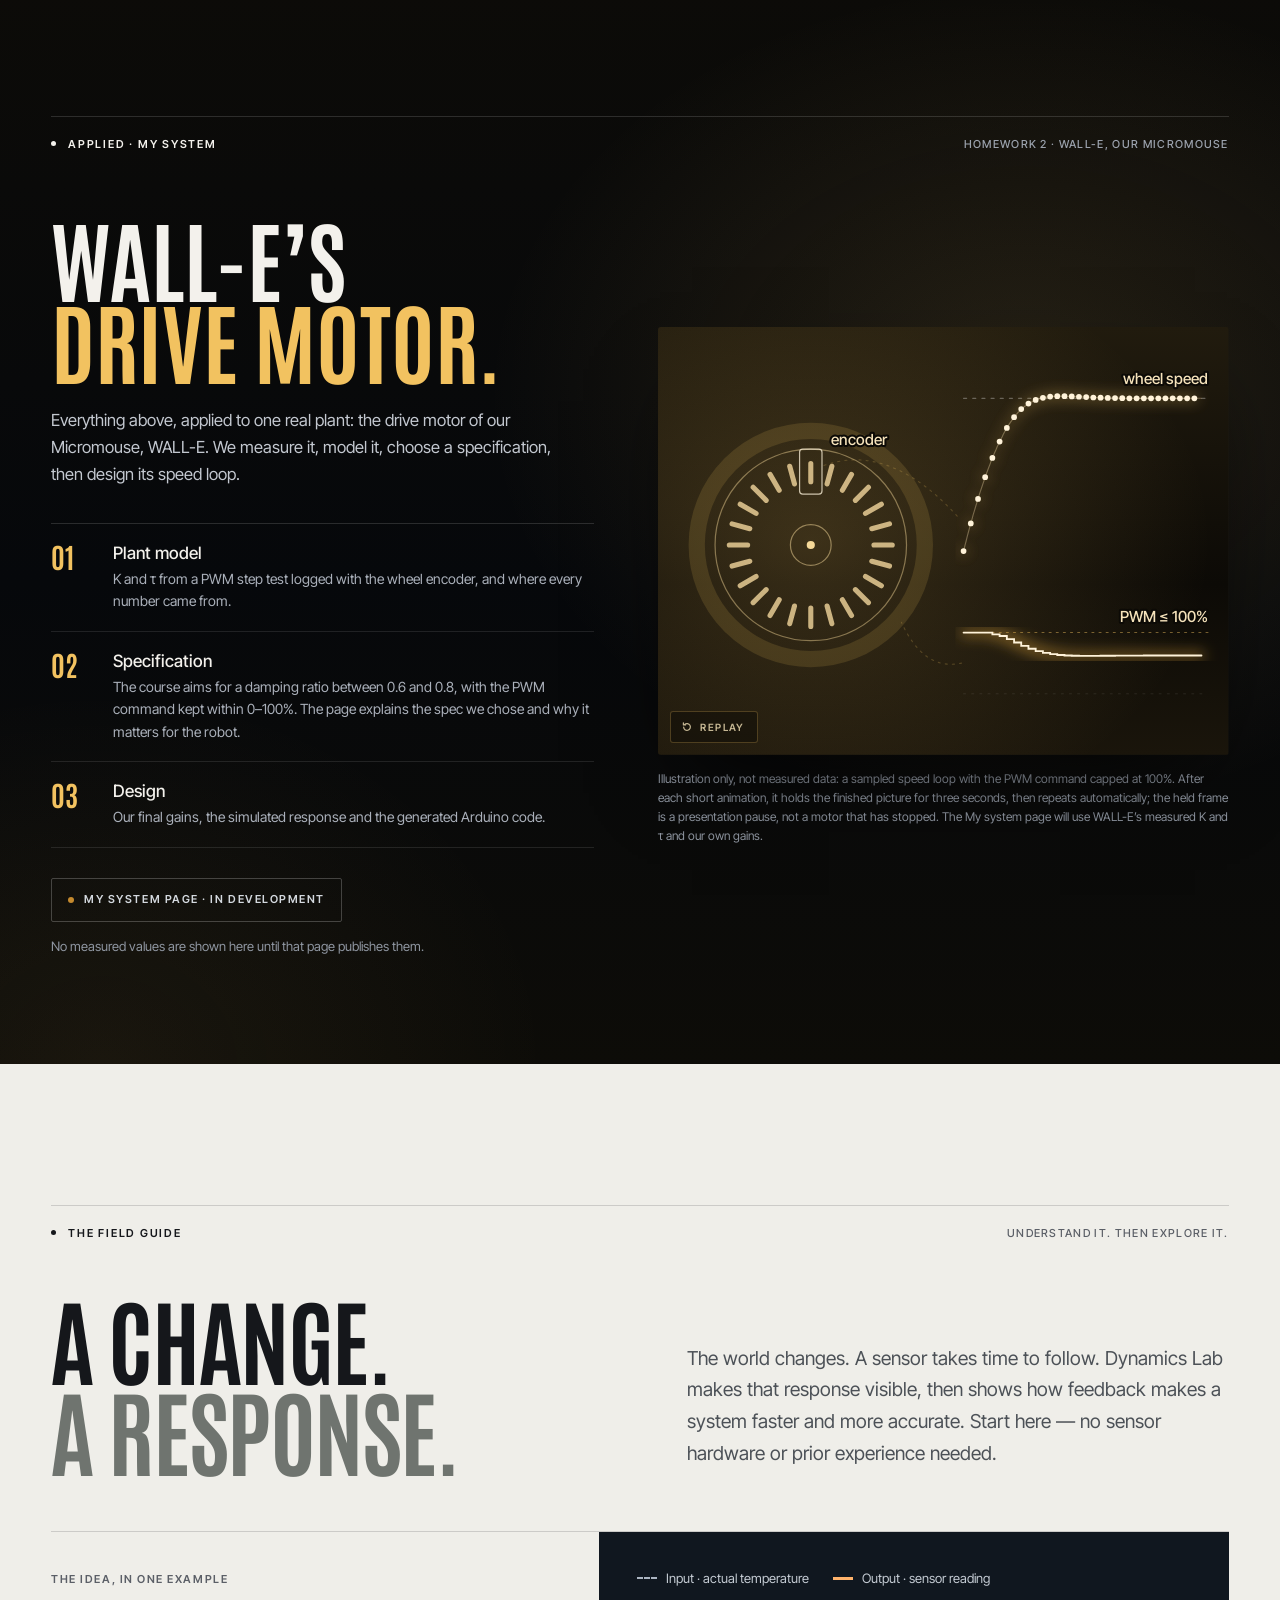
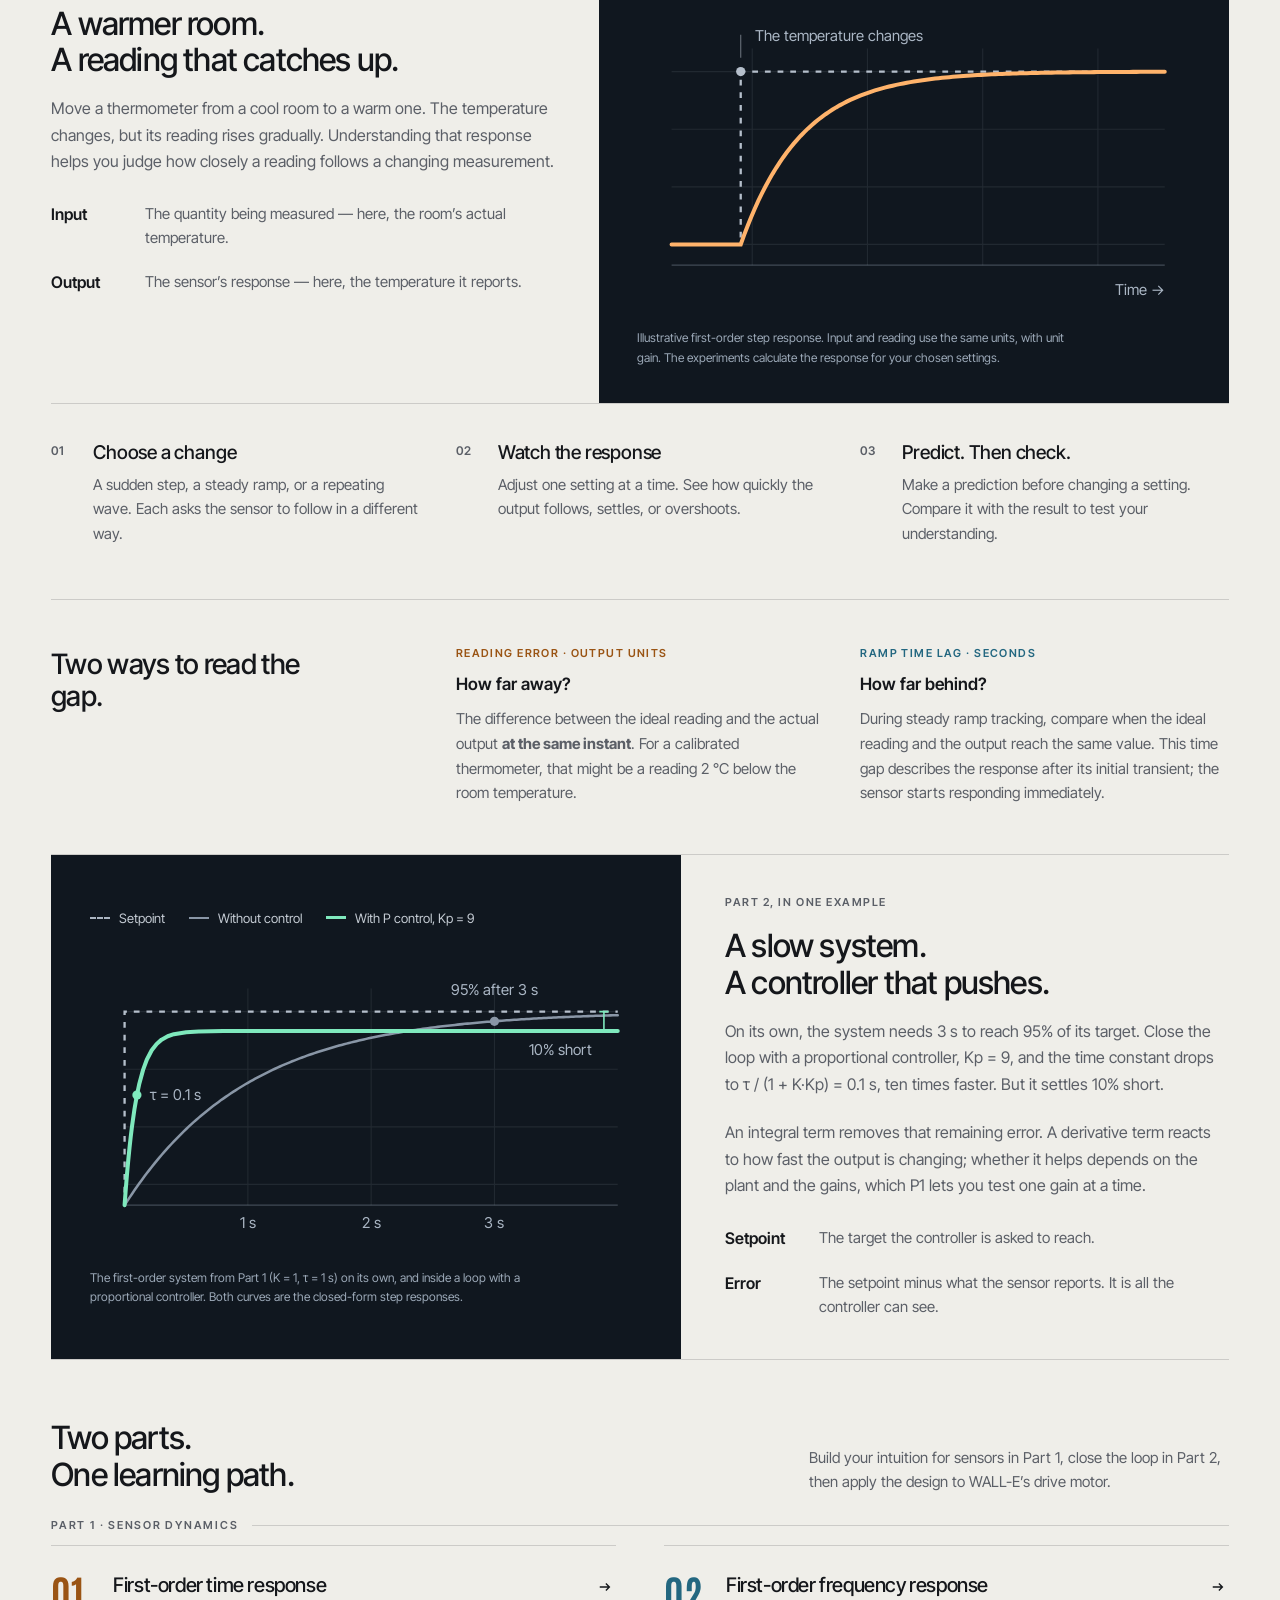
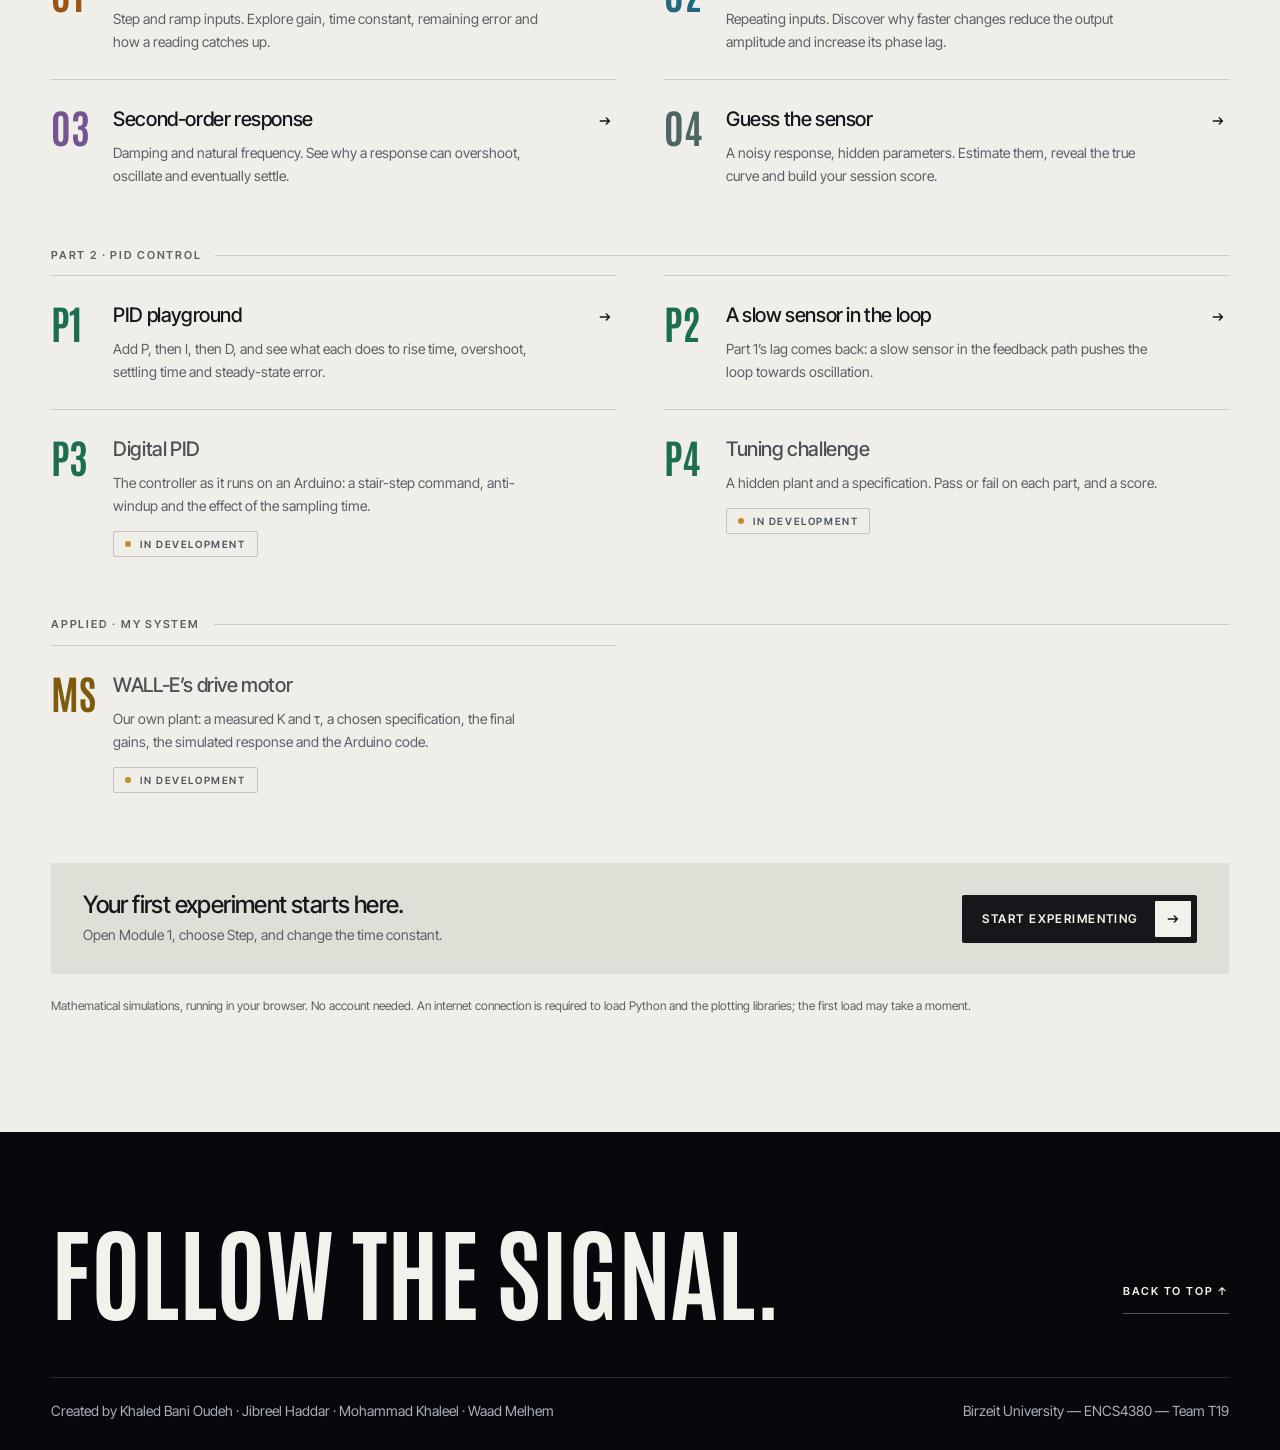
==== commit 7809dc93: "Refresh homepage with Homework 2 viewer and automatic My System replay Publish the reviewed two-scen" ====
--- a/index.html
+++ b/index.html
@@ -3,8 +3,8 @@
 <head>
 <meta charset="utf-8">
 <meta name="viewport" content="width=device-width,initial-scale=1,viewport-fit=cover">
-<title>Dynamics Lab — How sensors respond to change</title>
-<meta name="description" content="Dynamics Lab: interactive experiments on how sensors respond to changing inputs. An ENCS4380 project by Team T19, Birzeit University.">
+<title>Dynamics Lab — Sensor dynamics and PID control</title>
+<meta name="description" content="Dynamics Lab: interactive experiments on how sensors respond to changing inputs, and how PID feedback makes a system faster and more accurate. An ENCS4380 project by Team T19, Birzeit University.">
 <meta name="theme-color" content="#06080b">
 <link rel="preconnect" href="https://fonts.googleapis.com">
 <link rel="preconnect" href="https://fonts.gstatic.com" crossorigin>
@@ -36,7 +36,6 @@
 .nav-btn[aria-expanded=true] svg{transform:rotate(180deg)}
 .menu{position:absolute;top:64px;right:var(--g);width:min(380px,calc(100vw - 32px));margin:0;padding:4px 22px;list-style:none;background:rgba(12,15,21,.95);-webkit-backdrop-filter:blur(14px);backdrop-filter:blur(14px);color:var(--light);border-radius:3px;box-shadow:0 24px 60px rgba(0,0,0,.35);animation:drop .35s var(--ease)}
 .menu[hidden]{display:none}
-.control-wrap{position:relative}.control-menu{right:0;width:min(320px,calc(100vw - 32px))}
 .mrow{display:flex;align-items:baseline;gap:16px;padding:17px 0;border-bottom:1px solid rgba(255,255,255,.09);font-size:15px;line-height:1.3;text-decoration:none}
 .menu li:last-child .mrow{border-bottom:0}
 .mrow b{min-width:22px;font:600 11px/1 var(--body);letter-spacing:.1em;color:var(--dim)}
@@ -89,13 +88,6 @@
 .lead{margin:0;max-width:25em;font:500 clamp(24px,2.6vw,40px)/1.2 var(--body);letter-spacing:-.022em}
 .to-guide{display:inline-flex;align-items:center;gap:10px;min-height:44px;margin-top:clamp(28px,4vh,40px);border-bottom:1px solid var(--line);font:600 12px/1 var(--body);letter-spacing:.14em;text-transform:uppercase;text-decoration:none}
 .to-guide svg{transform:rotate(90deg)}
-
-/* Homework 2 entry */
-.hw2-home{position:relative;z-index:1;background:var(--paper);color:var(--text);padding:0 var(--g) clamp(72px,10vh,120px)}
-.hw2-card{display:grid;grid-template-columns:minmax(0,1fr) auto;align-items:center;gap:28px;padding:28px 0;border-top:1px solid var(--line);border-bottom:1px solid var(--line)}
-.hw2-card h3{margin:6px 0 8px;font:500 clamp(24px,2.4vw,34px)/1.2 var(--body);letter-spacing:-.02em}
-.hw2-card p{margin:0;max-width:54em;color:var(--muted);font-size:15px;line-height:1.6}
-@media(max-width:700px){.hw2-card{grid-template-columns:1fr}.hw2-card .cta{justify-self:stretch;justify-content:space-between}}
 
 /* Module flight */
 .tunnel{position:relative;background:var(--paper)}
@@ -252,6 +244,288 @@
 @media (max-width:560px){.nav>a,.brand small,.k2{display:none}.display{font-size:17.5vw}.hero-in{padding-bottom:210px}}
 @media (max-height:700px){.cap-d{display:none}}
 @media (max-aspect-ratio:4/5){.hero-art{transform:translateX(26vh)}}
+
+/* ── Homework 2 additions ──────────────────────────────────────
+   New, scoped classes only. The rules above are unchanged; where an
+   existing component needed a variant, a modifier class is added here. */
+:root{--mint:#7fe9bd;--mint-ink:#1b6e51;--ochre:#f2c260;--ochre-ink:#7d5a0e;--p1-ink:#9a5414}
+
+/* Header: room for Control and My system */
+@media (max-width:1100px){.nav .nav-sys{display:none}}
+@media (max-width:900px){.nav .home-phone-open span{display:none}}
+@media (max-width:700px){.nav .nav-about{display:none}}
+
+/* Grouped modules menu */
+.menu.menu-groups{display:grid;grid-template-columns:1fr 1fr;column-gap:36px;width:min(680px,calc(100vw - 32px));padding:6px 24px 12px;max-height:calc(100vh - 84px);max-height:calc(100dvh - 84px);overflow-y:auto;overscroll-behavior:contain}
+.menu.menu-groups[hidden]{display:none}
+.mgroup{margin:0 0 6px;padding:0;list-style:none}
+.mhead{display:flex;align-items:center;justify-content:space-between;gap:12px;min-height:44px;margin-top:8px;border-bottom:1px solid rgba(255,255,255,.2);color:var(--dim);font:600 10px/1.3 var(--body);letter-spacing:.16em;text-transform:uppercase;text-decoration:none}
+.mhead .arrow{width:12px;height:12px;transform:rotate(90deg)}
+a.mhead:hover{color:var(--light)}
+.menu-groups .mrow{padding:14px 0}
+.menu-groups .mrow b{min-width:26px}
+@media (max-width:640px){.menu.menu-groups{grid-template-columns:1fr}}
+
+/* Hero: scene strip, pause control and the scene-1 fade */
+/* The hero must never scroll internally (its wipe slabs overflow on purpose). Now that it
+   holds focusable controls, clip instead of hiding so focus can't shift it. */
+@supports (overflow:clip){.hero{overflow:clip}}
+.scn{position:absolute;z-index:3;right:var(--g);bottom:calc(clamp(22px,4vh,40px) + 62px);display:none;grid-template-columns:auto auto auto;grid-template-areas:"now ticks pause";justify-content:end;align-items:center;gap:0 10px;color:var(--dim);text-align:right;--scn:#9fdcff}
+.fx .scn{display:grid}
+.motion .scn{animation:fade 1.2s .9s var(--ease) both}
+.scn-now{grid-area:now;margin:0;color:#c9ced6;font:600 10px/1.4 var(--body);letter-spacing:.16em;text-transform:uppercase}
+.scn-now b{margin-right:10px;font-weight:600;color:var(--scn);transition:color 1.2s var(--ease)}
+.scn-ticks{grid-area:ticks;display:flex}
+.scn-ticks button{position:relative;width:28px;height:32px;padding:0;border:0;background:none;cursor:pointer}
+.scn-ticks i{position:absolute;left:5px;right:5px;top:15px;height:2px;overflow:hidden;border-radius:1px;background:rgba(255,255,255,.22)}
+.scn-ticks i::after{content:"";position:absolute;inset:0;background:var(--scn);transform:scaleX(var(--p,0));transform-origin:left}
+.scn-ticks button[aria-current=true] i{background:rgba(255,255,255,.42)}
+.scn-ticks button:hover i{background:rgba(255,255,255,.6)}
+.scn-pause{grid-area:pause;display:inline-flex;align-items:center;gap:8px;min-height:32px;margin-left:2px;padding:0 13px;border:1px solid rgba(255,255,255,.24);border-radius:16px;background:rgba(6,8,11,.4);color:#dfe3e8;font:600 10px/1 var(--body);letter-spacing:.14em;text-transform:uppercase;cursor:pointer;transition:border-color .3s var(--ease)}
+.scn-pause:hover{border-color:rgba(255,255,255,.55)}
+.scn-pause svg{width:9px;height:10px;fill:currentColor}
+.scn-pause .i-play,.paused .scn-pause .i-pause{display:none}
+.paused .scn-pause .i-play{display:block}
+html:not(.motion) .scn-pause{display:none}
+.paused .cue i{animation-play-state:paused}
+@media (max-width:820px){
+ .scn{top:74px;bottom:auto;left:var(--g);right:var(--g);width:auto;grid-template-columns:auto minmax(0,1fr) auto;grid-template-areas:"ticks now pause";justify-content:stretch;gap:0 8px;text-align:left}
+ .scn-ticks button{width:24px;height:40px}.scn-ticks i{left:4px;right:4px;top:19px}
+ .scn-now{overflow:hidden;white-space:nowrap;text-overflow:ellipsis}.scn-now b{margin-right:8px}
+ .scn-pause{justify-content:center;width:40px;min-height:40px;margin:0;padding:0;border-radius:50%}
+ .scn-pause span{position:absolute;width:1px;height:1px;overflow:hidden;clip-path:inset(50%);white-space:nowrap}
+}
+
+/* Intro: the three-part learning path */
+.path{display:grid;grid-template-columns:repeat(3,minmax(0,1fr));margin:clamp(56px,9vh,96px) 0 0;padding:0;list-style:none;border-top:1px solid var(--line)}
+.path li{border-left:1px solid var(--line)}
+.path li:first-child{border-left:0}
+.path a{display:flex;flex-direction:column;gap:12px;height:100%;padding:26px clamp(18px,2.4vw,34px) 30px;text-decoration:none;transition:background .35s var(--ease)}
+.path li:first-child a{padding-left:0}
+.path a:hover{background:rgba(21,23,27,.035)}
+.path-k{font:600 11px/1.3 var(--body);letter-spacing:.16em;text-transform:uppercase;color:var(--pc)}
+.path-t{font:700 clamp(36px,3.8vw,60px)/.92 var(--display);text-transform:uppercase}
+.path-q{max-width:22em;color:var(--muted);font-size:15px;line-height:1.55}
+.path-c{display:inline-flex;align-items:center;gap:10px;margin-top:auto;padding-top:6px;font:600 11px/1.3 var(--body);letter-spacing:.14em;text-transform:uppercase}
+.path-c .arrow{transform:rotate(90deg);transition:transform .35s var(--ease)}
+.path a:hover .path-c .arrow{transform:rotate(90deg) translateX(3px)}
+@media (max-width:820px){.path{grid-template-columns:1fr}.path li{border-left:0;border-top:1px solid var(--line)}.path li:first-child{border-top:0}.path a,.path li:first-child a{padding:24px 0}}
+
+/* Status chip shared by Part 2 and My system */
+.status{display:inline-flex;align-items:center;gap:9px;padding:7px 11px;border:1px solid rgba(21,23,27,.2);border-radius:2px;color:#4f545b;font:600 10px/1 var(--body);letter-spacing:.16em;text-transform:uppercase;white-space:nowrap;margin:0}
+.status::before{content:"";width:6px;height:6px;border-radius:50%;background:#c58a2e}
+
+/* Part 2 · PID control — chapter opening */
+.ctl{position:relative;z-index:1;background:var(--paper);color:var(--text);padding:clamp(96px,14vh,160px) var(--g) clamp(84px,12vh,140px)}
+.ctl-top{display:flex;justify-content:space-between;gap:20px;padding-top:20px;border-top:1px solid var(--line)}
+.ctl-top .label{color:var(--mint-ink)}
+.ctl-meta{margin:0;color:var(--muted);font:500 11px/1.4 var(--body);letter-spacing:.12em;text-transform:uppercase}
+.ctl-head{display:grid;grid-template-columns:1.05fr 1fr;gap:clamp(28px,5vw,72px);align-items:end;margin:clamp(40px,7vh,64px) 0 0}
+.ctl-kicker{margin:0 0 18px;color:var(--mint-ink);font:600 11px/1.4 var(--body);letter-spacing:.16em;text-transform:uppercase}
+.ctl-title{margin:0;font:700 clamp(64px,8vw,128px)/.92 var(--display);letter-spacing:-.015em;text-transform:uppercase}
+.ctl-title span{display:block;color:#3f7d66}
+.ctl-lead p{margin:0 0 14px;max-width:34em;color:#4c5157;font-size:clamp(17px,1.45vw,20px);line-height:1.65}
+.ctl-lead p:last-child{margin:0;color:var(--text)}
+@media (max-width:820px){.ctl-head{grid-template-columns:1fr;gap:26px}}
+@media (max-width:560px){.ctl-meta{display:none}.ctl-title{font-size:clamp(56px,15vw,78px)}}
+
+/* Part 2 · the experiment viewer. One dark instrument on the paper page:
+   selectors and Previous / Next on top, the loop and an animated preview,
+   and the selected experiment's text and entry button beside it. On phones
+   the same pieces stack in the same order. */
+.wb-how{display:flex;flex-wrap:wrap;align-items:baseline;gap:6px 14px;margin:clamp(40px,6vh,60px) 0 14px;color:var(--muted);font-size:15px;line-height:1.55}
+.wb-how b{color:var(--mint-ink);font:600 11px/1.4 var(--body);letter-spacing:.16em;text-transform:uppercase}
+.wb{position:relative;display:grid;grid-template-columns:minmax(0,1.32fr) minmax(0,1fr);grid-template-areas:"bar bar" "vis text" "foot foot";gap:18px clamp(22px,3vw,44px);padding:16px clamp(14px,2vw,26px) 12px;overflow:hidden;isolation:isolate;border-radius:4px;background:#091010;color:var(--light);box-shadow:0 50px 100px -50px rgba(0,0,0,.6),inset 0 0 0 1px rgba(255,255,255,.07);--acc:127,233,189}
+.wb[data-sel=p2]{--acc:111,227,212}.wb[data-sel=p3]{--acc:195,240,124}.wb[data-sel=p4]{--acc:214,239,228}
+.wb-light{position:absolute;inset:0;z-index:-1;opacity:0;pointer-events:none;transition:opacity 1.1s var(--ease)}
+.wb-light.l1{background:radial-gradient(34% 30% at 20% 26%,rgba(127,233,189,.16),transparent 72%),radial-gradient(40% 50% at 82% 60%,rgba(127,233,189,.05),transparent 70%)}
+.wb-light.l2{background:radial-gradient(34% 30% at 32% 42%,rgba(111,227,212,.16),transparent 72%),radial-gradient(40% 50% at 82% 60%,rgba(111,227,212,.05),transparent 70%)}
+.wb-light.l3{background:radial-gradient(34% 30% at 30% 24%,rgba(195,240,124,.13),transparent 72%),radial-gradient(40% 50% at 82% 60%,rgba(195,240,124,.05),transparent 70%)}
+.wb-light.l4{background:radial-gradient(34% 30% at 44% 24%,rgba(214,239,228,.12),transparent 72%),radial-gradient(40% 50% at 82% 60%,rgba(214,239,228,.045),transparent 70%)}
+.wb[data-sel=p1] .l1,.wb[data-sel=p2] .l2,.wb[data-sel=p3] .l3,.wb[data-sel=p4] .l4{opacity:1}
+/* top bar: four selectors, then Previous · position · Next */
+.wb-bar{grid-area:bar;display:flex;align-items:stretch;gap:14px}
+.wb-tabs{flex:1;display:grid;grid-template-columns:repeat(4,minmax(0,1fr));gap:8px}
+.wb-tab{position:relative;display:flex;flex-direction:column;align-items:flex-start;justify-content:center;gap:6px;min-height:56px;margin:0;padding:10px 26px 10px 12px;border:1px solid rgba(255,255,255,.12);border-radius:3px;background:rgba(255,255,255,.025);color:#b9c6c1;text-align:left;cursor:pointer;transition:border-color .4s var(--ease),background-color .4s var(--ease),color .4s var(--ease)}
+.wb-tab b{font:600 11px/1 var(--body);letter-spacing:.14em;color:#8ea39b;transition:color .4s var(--ease)}
+.wb-tab span{font:500 14px/1.2 var(--body)}
+.wb-tab:hover{border-color:rgba(255,255,255,.3);color:#eef4f1}
+.wb-tab[aria-selected=true]{border-color:rgba(var(--c),.8);background:rgba(var(--c),.12);color:#fff}
+.wb-tab[aria-selected=true] b{color:rgb(var(--c))}
+.wb-tab[aria-selected=true]::after{content:"";position:absolute;left:12px;right:12px;bottom:-1px;height:2px;background:rgb(var(--c))}
+.wb i.live,.wb i.dev{display:inline-block;flex:none;width:7px;height:7px;border-radius:50%;background:#7fe9bd;vertical-align:1px}
+.wb i.dev{background:#e0a24f}
+.wb-tab i{position:absolute;top:11px;right:11px}
+.wb-nav{display:flex;align-items:center;gap:8px}
+.wb-arrow{display:grid;place-items:center;width:44px;height:44px;padding:0;border:1px solid rgba(255,255,255,.2);border-radius:50%;background:transparent;color:#e8f0ec;cursor:pointer;transition:border-color .3s var(--ease),opacity .3s var(--ease)}
+.wb-arrow:hover{border-color:rgba(var(--acc),.8)}
+.wb-prev .arrow{transform:rotate(180deg)}
+.wb-arrow[aria-disabled=true]{opacity:.3;cursor:default}
+.wb-arrow[aria-disabled=true]:hover{border-color:rgba(255,255,255,.2)}
+.wb-count{min-width:64px;margin:0;color:#9fb0a8;font:600 11px/1 var(--body);letter-spacing:.14em;text-align:center;text-transform:uppercase;white-space:nowrap}
+.wb-count b{color:rgb(var(--acc));font-weight:600;transition:color .4s var(--ease)}
+/* the visual: loop above, preview below */
+.wb-vis{grid-area:vis;display:flex;flex-direction:column;gap:14px;min-width:0}
+.wb-loop svg{display:block;width:100%;height:auto;max-height:28vh;overflow:visible}
+.wb-loop .wl-compact{display:none}
+@media (max-width:1180px){.wb-loop .wl-wide{display:none}.wb-loop .wl-compact{display:block}}
+.wl-f{fill:none;stroke:#7f9c91;stroke-width:1.4}
+.wl-r{fill:none;stroke:#62c79f;stroke-width:1.5}
+.wl-sum{fill:none;stroke:#7fe9bd;stroke-width:1.4}
+.wl-dot{fill:#7fe9bd}
+.wl-sym{fill:#b9cfc6;font:italic 17px/1 Georgia,serif}
+.wl-sub{fill:#a9bab3;font:400 13px/1 var(--body)}
+.wl-n rect{fill:rgba(255,255,255,.025);stroke:rgba(190,215,205,.32);stroke-width:1.2;transition:fill .5s var(--ease),stroke .5s var(--ease)}
+.wl-n{opacity:.62;transition:opacity .5s var(--ease),filter .5s var(--ease)}
+.wl-tag{fill:#a2b5ad;font:600 12px/1 var(--body);letter-spacing:.14em;transition:fill .5s var(--ease)}
+.wl-name{fill:#e4ece8;font:500 15px/1 var(--body)}
+.wl-compact .wl-tag{font-size:12px}.wl-compact .wl-name{font-size:15px}.wl-compact .wl-sub{font-size:14px}
+.wb[data-sel=p1] .wl-n.ctl,.wb[data-sel=p2] .wl-n.sns,.wb[data-sel=p3] .wl-n.smp,.wb[data-sel=p4] .wl-n.plt{opacity:1;filter:drop-shadow(0 0 12px rgba(var(--acc),.45))}
+.wb[data-sel=p1] .wl-n.ctl rect,.wb[data-sel=p2] .wl-n.sns rect,.wb[data-sel=p3] .wl-n.smp rect,.wb[data-sel=p4] .wl-n.plt rect{fill:rgba(var(--acc),.14);stroke:rgb(var(--acc))}
+.wb[data-sel=p1] .wl-n.ctl .wl-tag,.wb[data-sel=p2] .wl-n.sns .wl-tag,.wb[data-sel=p3] .wl-n.smp .wl-tag,.wb[data-sel=p4] .wl-n.plt .wl-tag{fill:rgb(var(--acc))}
+.wl-pf,.wl-pr{fill:none;stroke:#f2fff9;stroke-width:3;stroke-linecap:round;stroke-dasharray:2.5 97.5;opacity:0}
+.motion .wl-pf{opacity:.95;animation:wlrun 3.2s linear infinite}
+.motion .wl-pr{opacity:.8;animation:wlrun 3.2s linear -1.6s infinite}
+.motion .wb[data-sel=p2] .wl-pr{stroke-dasharray:9 91;animation-duration:5.6s;opacity:.6}
+.motion .wb[data-sel=p3] .wl-pf{animation-timing-function:steps(14,end)}
+.paused .wl-pf,.paused .wl-pr,.wb-idle .wl-pf,.wb-idle .wl-pr{animation-play-state:paused}
+@keyframes wlrun{from{stroke-dashoffset:0}to{stroke-dashoffset:-100}}
+.wb-scope{position:relative;display:flex;flex-direction:column;border:1px solid rgba(255,255,255,.08);border-radius:3px;background:rgba(0,0,0,.28)}
+.wb-scope-head{display:flex;justify-content:space-between;gap:12px;padding:10px 12px 0;font:600 11px/1.4 var(--body);letter-spacing:.16em;text-transform:uppercase}
+.wb-scope-k{color:#8ea39b}
+.wb-scope-t{color:rgb(var(--acc));text-align:right;transition:color .5s var(--ease)}
+.wb-cv{display:block;width:100%;height:clamp(240px,34vh,340px)}
+.wb-read{min-height:38px;padding:0 12px 10px}
+.wb-read>div{display:none;flex-wrap:wrap;align-items:center;gap:6px 8px}
+.wb[data-sel=p1] .wb-read>[data-for=p1],.wb[data-sel=p2] .wb-read>[data-for=p2],.wb[data-sel=p3] .wb-read>[data-for=p3],.wb[data-sel=p4] .wb-read>[data-for=p4]{display:flex}
+.wb-read span{padding:5px 9px;border:1px solid rgba(255,255,255,.14);border-radius:2px;color:#bccbc5;font:600 11px/1.2 var(--body);letter-spacing:.12em;text-transform:uppercase;transition:border-color .4s var(--ease),color .4s var(--ease),background-color .4s var(--ease)}
+.wb-read span.hot{border-color:rgba(var(--acc),.8);background:rgba(var(--acc),.12);color:#fff}
+.wb-read .wb-k{border:0;padding-left:0}
+.wb-read .wb-k::before{content:"";display:inline-block;width:18px;margin-right:8px;vertical-align:3px;border-top:2px solid #e8fff6}
+.wb-read .wb-k.dash::before{border-top:2px dashed rgba(232,255,246,.7)}
+.wb-read code{color:#e8f6d2;font:500 12.5px/1.5 ui-monospace,"SFMono-Regular",Consolas,monospace;overflow-wrap:anywhere}
+.wb-read [data-c]::before{content:"·";display:inline-block;width:12px;color:#8ea39b}
+.wb-read [data-c].pass{border-color:rgba(127,233,189,.7);color:#dfffee}
+.wb-read [data-c].pass::before{content:"✓";color:#7fe9bd}
+.wb-read [data-c].fail{border-color:rgba(224,162,79,.7);color:#ffe3bd}
+.wb-read [data-c].fail::before{content:"✕";color:#e0a24f}
+/* the text for the selected experiment, in the same viewer */
+.wb-panels{grid-area:text;display:flex;flex-direction:column;min-width:0;padding-left:clamp(0px,2vw,28px);border-left:1px solid rgba(255,255,255,.08)}
+.wb-panel{display:flex;flex-direction:column;height:100%;outline-offset:6px}
+.wb-js .wb-panel[hidden]{display:none}
+.wb-panel+.wb-panel{margin-top:34px}
+.wb-js .wb-panel+.wb-panel{margin-top:0}
+.motion .wb-panel.enter{animation:wbin .5s var(--ease) both}
+@keyframes wbin{from{opacity:0;transform:translate3d(0,10px,0)}}
+.wb-tag{display:flex;align-items:center;gap:10px;margin:4px 0 14px;color:#9fb0a8;font:600 11px/1.4 var(--body);letter-spacing:.14em;text-transform:uppercase}
+.wb-tag b{color:rgb(var(--acc))}
+.wb-tag i{margin-left:8px}
+.wb-panel h3{margin:0 0 12px;color:#f3f1ec;font:500 clamp(28px,2.5vw,38px)/1.12 var(--body);letter-spacing:-.025em}
+.wb-text{margin:0 0 18px;color:#d3dcd8;font-size:17px;line-height:1.62}
+.wb-spec{display:grid;gap:12px;margin:0 0 16px;padding:16px 0 0;border-top:1px solid rgba(255,255,255,.1)}
+.wb-spec div{display:grid;grid-template-columns:96px minmax(0,1fr);gap:14px}
+.wb-spec dt{color:#8ea39b;font:600 11px/1.6 var(--body);letter-spacing:.12em;text-transform:uppercase}
+.wb-spec dd{margin:0;color:#e3eae7;font-size:15px;line-height:1.6}
+.wb-note{margin:0 0 20px;color:#8ea39b;font-size:13px;line-height:1.55}
+.wb-act{margin-top:auto}
+.wb-go{align-self:flex-start}
+.wb-soon{display:flex;flex-wrap:wrap;align-items:center;gap:10px 14px;margin:0;color:#9fb0a8;font-size:14px}
+.wb .status{border-color:rgba(255,255,255,.24);color:#e3e7ea}
+.wb a.status{border-color:var(--light);background:var(--light);color:var(--ink);text-decoration:none}
+a.status{border-color:var(--text);background:var(--text);color:var(--light);text-decoration:none}
+a.status::before{background:var(--mint)}
+.wb-foot{grid-area:foot;display:flex;align-items:center;justify-content:space-between;gap:12px;padding-top:10px;border-top:1px solid rgba(255,255,255,.07);color:#7f948c;font:400 12px/1.4 var(--body)}
+.wb-foot p{margin:0}
+.wb-foot i{margin:0 4px 0 10px}
+.wb-pause{display:inline-flex;align-items:center;gap:8px;min-height:32px;padding:0 12px;border:1px solid rgba(255,255,255,.2);border-radius:16px;background:transparent;color:#dfe8e4;font:600 10px/1 var(--body);letter-spacing:.14em;text-transform:uppercase;cursor:pointer;white-space:nowrap}
+.wb-pause:hover{border-color:rgba(255,255,255,.5)}
+.wb-pause svg{width:9px;height:10px;fill:currentColor}
+.wb-pause .i-play,.paused .wb-pause .i-pause{display:none}
+.paused .wb-pause .i-play{display:block}
+html:not(.motion) .wb-pause{display:none}
+@media (max-width:899px){
+ .wb{grid-template-columns:1fr;grid-template-areas:"bar" "vis" "text" "foot";gap:16px}
+ .wb-bar{flex-direction:column;gap:10px}
+ .wb-nav{justify-content:space-between}
+ .wb-loop svg{max-height:none}
+ .wb-cv{height:230px}
+ .wb-panels{padding:4px 0 0;border-left:0;border-top:1px solid rgba(255,255,255,.08)}
+ .wb-panel{padding-top:14px}
+ .wb-act{margin-top:6px}
+}
+@media (max-width:560px){
+ .wb{margin:0 calc(var(--g) * -1 + 8px);padding:12px 12px 10px}
+ .wb-tabs{gap:6px}
+ .wb-tab{min-height:60px;padding:9px 8px;gap:5px}
+ .wb-tab span{font-size:12px;line-height:1.15}
+ .wb-tab i{top:9px;right:8px}
+ .wb-scope-head{flex-direction:column;gap:2px}
+ .wb-scope-t{text-align:left}
+ .wb-foot{flex-wrap:wrap}
+ .wb-spec div{grid-template-columns:1fr;gap:2px}
+}
+
+/* Applied · My system */
+.sys{position:relative;z-index:1;overflow:hidden;color:var(--light);padding:clamp(96px,14vh,160px) var(--g) clamp(90px,12vh,140px);background:radial-gradient(60% 55% at 80% 38%,rgba(242,194,96,.13),transparent 70%),radial-gradient(50% 50% at 8% 100%,rgba(242,194,96,.06),transparent 70%),linear-gradient(#0c0b08,var(--ink) 55%,#0d0c08)}
+.sys-top{display:flex;justify-content:space-between;gap:20px;padding-top:20px;border-top:1px solid rgba(255,255,255,.14)}
+.sys-meta{margin:0;color:var(--dim);font:500 11px/1.4 var(--body);letter-spacing:.12em;text-transform:uppercase}
+.sys-grid{display:grid;grid-template-columns:minmax(0,1fr) minmax(0,1.05fr);gap:clamp(36px,5vw,84px);align-items:center;margin-top:clamp(44px,7vh,76px)}
+.sys-title{margin:0 0 26px;font:700 clamp(58px,7vw,112px)/.92 var(--display);text-transform:uppercase}
+.sys-title span{display:block;color:var(--ochre)}
+.sys-lead{margin:0;max-width:32em;color:#c3c8d0;font-size:clamp(16px,1.3vw,19px);line-height:1.65}
+.sys-steps{margin:34px 0 0;padding:0;list-style:none;border-top:1px solid rgba(255,255,255,.14)}
+.sys-steps li{display:grid;grid-template-columns:46px minmax(0,1fr);column-gap:16px;padding:18px 0;border-bottom:1px solid rgba(255,255,255,.1)}
+.sys-steps b{grid-row:span 2;font:700 28px/1 var(--display);color:var(--ochre)}
+.sys-steps h3{margin:0 0 4px;font:500 17px/1.3 var(--body)}
+.sys-steps p{margin:0;color:#aab0ba;font-size:14px;line-height:1.6}
+.sys-cta{display:flex;flex-wrap:wrap;align-items:center;gap:14px 22px;margin:30px 0 0}
+.sys-cta p{margin:0;color:#8f96a1;font-size:13px;line-height:1.6;max-width:30em}
+.sys-link{display:inline-flex;align-items:center;gap:10px;min-height:44px;padding:0 16px;border:1px solid rgba(255,255,255,.22);border-radius:2px;color:#d4d9df;font:600 11px/1 var(--body);letter-spacing:.14em;text-transform:uppercase;text-decoration:none}
+.sys-link::before{content:"";width:6px;height:6px;border-radius:50%;background:#c58a2e}
+a.sys-link{border-color:var(--light);background:var(--light);color:var(--ink)}
+a.sys-link::before{background:var(--ochre-ink)}
+.sys-art{margin:0}
+.ms-stage{position:relative}
+.ms-stage>svg{display:block;width:100%;height:auto;border-radius:3px;box-shadow:0 40px 90px -34px rgba(0,0,0,.8)}
+.sys-art figcaption{margin-top:14px;color:#8f96a1;font-size:12px;line-height:1.6}
+@media (max-width:900px){.sys-grid{grid-template-columns:1fr}}
+@media (max-width:560px){.sys-meta{display:none}.sys-title{font-size:clamp(52px,13.5vw,72px)}}
+
+/* Field guide: grouped learning path and the feedback example */
+.guide .g-fb{grid-template-columns:1.15fr 1fr;border-top:0}
+.guide .g-copy-r{padding:40px 0 40px 44px}
+.guide .g-key.open::before{border-top:2px solid #8996a6}
+.guide .g-key.fb::before{border-top:3px solid var(--mint)}
+.guide .g-group{display:flex;align-items:center;gap:14px;margin:34px 0 0;padding-bottom:12px;color:var(--muted);font:600 11px/1.4 var(--body);letter-spacing:.16em;text-transform:uppercase}
+.guide .g-group:first-of-type{margin-top:0}
+.guide .g-group::after{content:"";flex:1;height:1px;background:var(--line)}
+.guide .g-path .g-row{display:grid;grid-template-columns:48px minmax(0,1fr) 18px;gap:14px;padding:26px 0;border-top:1px solid var(--line);align-items:start}
+.guide .g-path .is-dev .g-name{color:#4c5157}
+.guide .g-path .status{margin-top:14px}
+.guide .g-path a .status{display:none}
+@media(max-width:820px){.guide .g-copy-r{padding:28px 0 28px 28px}.guide .g-path .g-row{grid-template-columns:36px minmax(0,1fr) 14px;gap:10px}}
+@media(max-width:560px){.guide .g-fb{grid-template-columns:1fr}.guide .g-copy-r{padding:28px 0}.guide .g-path .g-row{padding:23px 0;grid-template-columns:38px minmax(0,1fr) 16px;gap:14px}}
+
+/* Gentle reveal for the new sections (motion only) */
+.motion.rv-on .rv{opacity:0;transform:translate3d(0,26px,0);transition:opacity .9s var(--ease),transform .9s var(--ease);transition-delay:calc(var(--i,0) * 90ms)}
+.motion.rv-on .rv.in{opacity:1;transform:none}
+.guide .g-path span.g-row .arrow{visibility:hidden}
+
+/* My system: readable diagram labels and the small Replay control (shown only with script and motion) */
+.ms-lab{fill:#f6e3bb;font:500 15px/1 var(--body);paint-order:stroke;stroke:#0c0a06;stroke-width:4px;stroke-linejoin:round}
+.ms-replay{position:absolute;left:12px;bottom:12px;display:none;align-items:center;gap:7px;min-height:32px;padding:0 12px 0 10px;border:1px solid rgba(242,194,96,.3);border-radius:3px;background:rgba(12,10,6,.55);color:#e9d9b0;font:600 10px/1 var(--body);letter-spacing:.14em;text-transform:uppercase;cursor:pointer;opacity:.82;transition:opacity .3s var(--ease),border-color .3s var(--ease),color .3s var(--ease)}
+.ms-js .ms-replay{display:inline-flex}
+html:not(.motion) .ms-replay{display:none}
+.ms-replay:hover,.ms-replay:focus-visible{opacity:1;border-color:rgba(242,194,96,.65);color:#fff4dc}
+.ms-replay svg{width:12px;height:12px;fill:none;stroke:currentColor;stroke-width:1.6;stroke-linecap:round;stroke-linejoin:round}
+@media (max-width:560px){.ms-lab{font-size:21px}}
+/* guide diagrams: larger labels on phones, where the SVG is scaled down */
+@media (max-width:560px){.guide .g-diagram svg text{font-size:19px}}
+
+/* Header: a subtle readable backdrop once the page is scrolled */
+.hdr::before{content:"";position:absolute;inset:0;z-index:-1;opacity:0;pointer-events:none;background:rgba(6,8,11,.66);-webkit-backdrop-filter:blur(12px) saturate(1.15);backdrop-filter:blur(12px) saturate(1.15);border-bottom:1px solid rgba(255,255,255,.07);transition:opacity .35s var(--ease),background-color .45s var(--ease),border-color .45s var(--ease)}
+.hdr[data-tone=light]::before{background:rgba(239,238,233,.82);border-bottom-color:rgba(21,23,27,.08)}
+.hdr.hdr-solid::before{opacity:1}
 </style>
 </head>
 <body>
@@ -263,20 +537,33 @@
  <nav class="nav" aria-label="Main">
   <button class="nav-btn home-phone-open" id="home-phone-open" type="button" aria-label="Open on phone" aria-haspopup="dialog"><svg viewBox="0 0 24 24" aria-hidden="true"><rect x="6" y="2" width="12" height="20" rx="2"/><path d="M10 5h4M11 19h2"/></svg><span>Open on phone</span></button>
   <button class="nav-btn" id="menu-btn" type="button" aria-expanded="false" aria-controls="menu">Modules<svg viewBox="0 0 12 12" aria-hidden="true"><path d="m2.5 4.5 3.5 3.5 3.5-3.5"/></svg></button>
-  <ul class="menu" id="menu" hidden>
-   <li><a class="mrow" href="module-1.html"><b>01</b>First-order time response</a></li>
-   <li><a class="mrow" href="module-2.html"><b>02</b>First-order frequency response</a></li>
-   <li><a class="mrow" href="module-3.html"><b>03</b>Second-order response</a></li>
-   <li><span class="mrow is-soon" data-m4><b>04</b>Guess the sensor<em class="soon" data-m4-status="New">Coming soon</em></span></li>
-  </ul>
-  <div class="control-wrap">
-   <button class="nav-btn" id="control-btn" type="button" aria-expanded="false" aria-controls="control-menu">Control<svg viewBox="0 0 12 12" aria-hidden="true"><path d="m2.5 4.5 3.5 3.5 3.5-3.5"/></svg></button>
-   <ul class="menu control-menu" id="control-menu" hidden>
-    <li><a class="mrow" href="pid-playground.html"><b>P1</b>PID Playground</a></li>
-          <li><a class="mrow" href="slow-sensor.html"><b>P2</b>A slow sensor in the loop</a></li>
-   </ul>
+  <div class="menu menu-groups" id="menu" hidden>
+   <div class="mcol">
+    <a class="mhead" href="#modules">Part 1 · Sensor dynamics<svg class="arrow" aria-hidden="true"><use href="#arw"/></svg></a>
+    <ul class="mgroup">
+     <li><a class="mrow" href="module-1.html"><b>01</b>First-order time response</a></li>
+     <li><a class="mrow" href="module-2.html"><b>02</b>First-order frequency response</a></li>
+     <li><a class="mrow" href="module-3.html"><b>03</b>Second-order response</a></li>
+     <li><span class="mrow is-soon" data-m4><b>04</b>Guess the sensor<em class="soon" data-m4-status="New">Coming soon</em></span></li>
+    </ul>
+   </div>
+   <div class="mcol">
+    <a class="mhead" href="#control">Part 2 · PID control<svg class="arrow" aria-hidden="true"><use href="#arw"/></svg></a>
+    <ul class="mgroup">
+     <li><a class="mrow" href="pid-playground.html"><b>P1</b>PID playground</a></li>
+     <li><a class="mrow" href="slow-sensor.html"><b>P2</b>A slow sensor in the loop</a></li>
+     <li><span class="mrow is-soon" data-mod="p3"><b>P3</b>Digital PID<em class="soon" data-mod-status="">In development</em></span></li>
+     <li><span class="mrow is-soon" data-mod="p4"><b>P4</b>Tuning challenge<em class="soon" data-mod-status="">In development</em></span></li>
+    </ul>
+    <a class="mhead" href="#my-system">Applied · My system<svg class="arrow" aria-hidden="true"><use href="#arw"/></svg></a>
+    <ul class="mgroup">
+     <li><span class="mrow is-soon" data-mod="sys"><b>MS</b>WALL-E’s drive motor<em class="soon" data-mod-status="">In development</em></span></li>
+    </ul>
+   </div>
   </div>
-  <a href="#about">About</a>
+  <a href="#control">Control</a>
+  <a class="nav-sys" href="#my-system">My system</a>
+  <a class="nav-about" href="#about">About</a>
  </nav>
 </header>
 
@@ -292,19 +579,30 @@
   <rect width="1600" height="900" fill="url(#hl)"/>
   <rect y="700" width="1600" height="200" fill="url(#hf)"/>
   <path d="M0 760H1600M0 840H1600" stroke="#fff" stroke-opacity=".05"/>
+  <g class="s1">
   <path d="M0 700H430V180H1600" stroke="#fff" stroke-opacity=".2" stroke-width="1.2" stroke-dasharray="3 10"/>
   <g class="ghost" stroke="#9fdcff" stroke-width="1.4" stroke-opacity=".26"><path class="draw d2" d="M0 700 L430 700 L436 662.4 L458 546.4 L480 458.3 L502 391.4 L524 340.6 L546 302 L568 272.6 L590 250.4 L612 233.5 L634 220.6 L656 210.8 L678 203.4 L700 197.8 L722 193.5 L744 190.3 L766 187.8 L788 185.9 L810 184.5 L832 183.4 L854 182.6 L876 182 L898 181.5 L920 181.1 L942 180.9 L964 180.7 L986 180.5 L1008 180.4 L1030 180.3 L1052 180.2 L1074 180.2 L1096 180.1 L1118 180.1 L1140 180.1 L1162 180.1 L1184 180H1580"/><path class="draw d3" d="M0 700 L430 700 L436 691.9 L458 663.1 L480 635.9 L502 610.2 L524 586 L546 563.2 L568 541.6 L590 521.3 L612 502.1 L634 484 L656 466.9 L678 450.8 L700 435.5 L722 421.1 L744 407.6 L766 394.8 L788 382.7 L810 371.3 L832 360.5 L854 350.4 L876 340.8 L898 331.8 L920 323.2 L942 315.2 L964 307.6 L986 300.4 L1008 293.6 L1030 287.2 L1052 281.2 L1074 275.5 L1096 270.1 L1118 265.1 L1140 260.3 L1162 255.8 L1184 251.5 L1206 247.5 L1228 243.7 L1250 240.1 L1272 236.7 L1294 233.5 L1316 230.5 L1338 227.7 L1360 225 L1382 222.5 L1404 220.1 L1426 217.8 L1448 215.7 L1470 213.7 L1492 211.8 L1514 210 L1536 208.3 L1558 206.7 L1580 205.2"/></g>
   <path class="draw" d="M0 700 L430 700 L436 683.8 L458 628.7 L480 579.7 L502 536 L524 497.1 L546 462.4 L568 431.5 L590 404 L612 379.5 L634 357.7 L656 338.3 L678 321 L700 305.6 L722 291.8 L744 279.6 L766 268.7 L788 259 L810 250.4 L832 242.7 L854 235.8 L876 229.7 L898 224.3 L920 219.4 L942 215.1 L964 211.3 L986 207.9 L1008 204.8 L1030 202.1 L1052 199.7 L1074 197.5 L1096 195.6 L1118 193.9 L1140 192.4 L1162 191 L1184 189.8 L1206 188.8 L1228 187.8 L1250 186.9 L1272 186.2 L1294 185.5 L1316 184.9 L1338 184.4 L1360 183.9 L1382 183.5 L1404 183.1 L1426 182.8 L1448 182.4 L1470 182.2 L1492 181.9 L1514 181.7 L1536 181.5 L1558 181.4 L1580 181.2" stroke="#59c8ff" stroke-width="16" stroke-opacity=".45" filter="url(#glow)"/>
   <path class="draw" d="M0 700 L430 700 L436 683.8 L458 628.7 L480 579.7 L502 536 L524 497.1 L546 462.4 L568 431.5 L590 404 L612 379.5 L634 357.7 L656 338.3 L678 321 L700 305.6 L722 291.8 L744 279.6 L766 268.7 L788 259 L810 250.4 L832 242.7 L854 235.8 L876 229.7 L898 224.3 L920 219.4 L942 215.1 L964 211.3 L986 207.9 L1008 204.8 L1030 202.1 L1052 199.7 L1074 197.5 L1096 195.6 L1118 193.9 L1140 192.4 L1162 191 L1184 189.8 L1206 188.8 L1228 187.8 L1250 186.9 L1272 186.2 L1294 185.5 L1316 184.9 L1338 184.4 L1360 183.9 L1382 183.5 L1404 183.1 L1426 182.8 L1448 182.4 L1470 182.2 L1492 181.9 L1514 181.7 L1536 181.5 L1558 181.4 L1580 181.2" stroke="#f1fbff" stroke-width="2.6"/>
   <circle class="head" cx="1580" cy="181" r="64" fill="url(#hh)"/>
+  </g>
  </svg>
  <div class="hero-in">
-  <h1 id="hero-title"><span class="kicker label">Dynamics Lab<span class="k2"> · Sensor dynamics, made visible</span></span><span class="display"><span><i>Nothing is</i></span><span><i>instant.</i></span></span></h1>
+  <h1 id="hero-title"><span class="kicker label">Dynamics Lab<span class="k2"> · Sensor dynamics &amp; PID control</span></span><span class="display"><span><i>Nothing is</i></span><span><i>instant.</i></span></span></h1>
  </div>
  <div class="hero-foot">
-  <p>Interactive experiments that show how a sensor follows a changing input — and why its reading lags, settles or overshoots.</p>
+  <p>Interactive experiments that show how a sensor follows a changing input, and how feedback makes a system faster and more accurate.</p>
   <a class="cue" href="#about">Scroll to explore<i></i></a>
   <a class="cta" href="module-1.html">Start with Module 1<span><svg class="arrow" aria-hidden="true"><use href="#arw"/></svg></span></a>
+ </div>
+ <p class="sr">The background alternates between two scenes: a sensor reading slowly catching up with a step, and a feedback loop that measures the output, compares it with a target and corrects it, so the response locks on quickly and recovers from a disturbance.</p>
+ <div class="scn" id="scn" role="group" aria-label="Background scenes">
+  <p class="scn-now" aria-hidden="true"><b class="scn-num">01</b><span class="scn-name">Response</span></p>
+  <div class="scn-ticks">
+   <button type="button" aria-label="Show background scene 1 of 2: a sensor reading catching up with a step" aria-current="true"><i></i></button>
+   <button type="button" aria-label="Show background scene 2 of 2: a feedback loop locking a response onto its target" aria-current="false"><i></i></button>
+  </div>
+  <button class="scn-pause" id="scn-pause" type="button"><svg class="i-pause" viewBox="0 0 9 10" aria-hidden="true"><path d="M0 0h3v10H0zM6 0h3v10H6z"/></svg><svg class="i-play" viewBox="0 0 9 10" aria-hidden="true"><path d="M0 0l9 5-9 5z"/></svg><span>Pause motion</span></button>
  </div>
  <div class="wipe" aria-hidden="true"><i></i><i></i><i></i><i></i></div>
 </section>
@@ -313,16 +611,23 @@
  <div class="wrap rule">
   <h2 class="label" id="about-title">What this is</h2>
   <div>
-   <p class="lead">Every sensor needs time to catch up with the world it measures. Dynamics Lab lets you change an input and watch the response unfold, using the first- and second-order models from ENCS4380.</p>
+   <p class="lead">Every sensor needs time to catch up with the world it measures, and every controller has to live with that. Dynamics Lab lets you change an input and watch the response unfold, then close the loop and tune it, using the models from ENCS4380.</p>
    <a class="to-guide" href="#learn">New to sensors? Read the short guide<svg class="arrow" aria-hidden="true"><use href="#arw"/></svg></a>
   </div>
  </div>
+ <div class="wrap">
+  <ol class="path" aria-label="Learning path">
+   <li class="rv" style="--pc:var(--p1-ink)"><a href="#modules"><span class="path-k">Part 1 · Homework 1</span><span class="path-t">Sensor dynamics</span><span class="path-q">How slow is it? Four experiments on how a sensor follows a changing input.</span><span class="path-c">Modules 01–04<svg class="arrow" aria-hidden="true"><use href="#arw"/></svg></span></a></li>
+   <li class="rv" style="--i:1;--pc:var(--mint-ink)"><a href="#control"><span class="path-k">Part 2 · Homework 2</span><span class="path-t">PID control</span><span class="path-q">How do we make it faster and more accurate? Four experiments with feedback.</span><span class="path-c">Experiments P1–P4<svg class="arrow" aria-hidden="true"><use href="#arw"/></svg></span></a></li>
+   <li class="rv" style="--i:2;--pc:var(--ochre-ink)"><a href="#my-system"><span class="path-k">Applied · Homework 2</span><span class="path-t">My system</span><span class="path-q">Does the design hold on a real plant? WALL-E’s drive motor: measured, modelled, then given a speed loop.</span><span class="path-c">WALL-E’s drive motor<svg class="arrow" aria-hidden="true"><use href="#arw"/></svg></span></a></li>
+  </ol>
+ </div>
 </section>
 
 <section class="tunnel" id="modules" data-tone="dark" aria-labelledby="modules-title">
  <div class="stage">
   <canvas class="bg" aria-hidden="true"></canvas>
-  <div class="stage-head"><h2 class="label" id="modules-title">The modules</h2><p class="hint">Scroll to travel · ← → to step</p><p class="count" id="count" aria-hidden="true">01 / 04</p></div>
+  <div class="stage-head"><h2 class="label" id="modules-title">Part 1 · Sensor dynamics</h2><p class="hint">Scroll to travel · ← → to step</p><p class="count" id="count" aria-hidden="true">01 / 04</p></div>
   <ol class="plates">
    <li class="plate">
     <a class="plate-img" href="module-1.html" tabindex="-1" aria-hidden="true"><svg viewBox="0 0 400 500" preserveAspectRatio="xMidYMid slice">
@@ -421,13 +726,202 @@
  </div>
 </section>
 
+<!-- ── Part 2 · PID control: the experiment viewer (Homework 2) ──
+     One viewer holds everything: selectors with Previous / Next and a
+     position indicator, the feedback loop and an animated preview, and the
+     selected experiment's title, explanation, availability and Open
+     button. The same interaction is used on desktop and phones. -->
+<section class="ctl" id="control" data-tone="light" aria-labelledby="control-title">
+ <div class="wrap">
+  <div class="ctl-top"><h2 class="label" id="control-title">Part 2 · PID control</h2><p class="ctl-meta">Homework 2 · Four experiments</p></div>
+  <header class="ctl-head">
+   <div>
+    <p class="ctl-kicker">From watching to steering</p>
+    <p class="ctl-title" aria-hidden="true">Close<span>the loop.</span></p>
+   </div>
+   <div class="ctl-lead">
+    <p>In Part 1 you watched systems respond: a reading that lags, a sine that comes back late, a spring that rings, and the τ, ζ and ωn that describe them.</p>
+    <p>Part 2 turns that around. Measure the output, compare it with a target, and let a controller correct the difference, so the system responds the way you choose. Each experiment changes one part of the same loop, and keeps the “Predict, then check” box.</p>
+   </div>
+  </header>
+
+  <p class="wb-how"><b>How to explore</b><span>Choose P1–P4, or step through them with Previous and Next. Each preview illustrates the idea; Open starts the live experiment.</span></p>
+
+  <div class="wb" id="control-modules" data-sel="p1">
+   <span class="wb-light l1" aria-hidden="true"></span><span class="wb-light l2" aria-hidden="true"></span><span class="wb-light l3" aria-hidden="true"></span><span class="wb-light l4" aria-hidden="true"></span>
+
+   <div class="wb-bar">
+    <div class="wb-tabs" role="tablist" aria-label="Homework 2 experiments">
+     <button class="wb-tab" type="button" role="tab" id="wb-tab-p1" data-exp="p1" aria-selected="true" aria-controls="wb-p1" tabindex="0" style="--c:127,233,189"><b>P1</b><span>PID playground</span><i class="live" aria-hidden="true"></i><em class="sr"> (published)</em></button>
+     <button class="wb-tab" type="button" role="tab" id="wb-tab-p2" data-exp="p2" aria-selected="false" aria-controls="wb-p2" tabindex="-1" style="--c:111,227,212"><b>P2</b><span>Slow sensor</span><i class="live" aria-hidden="true"></i><em class="sr"> (published)</em></button>
+     <button class="wb-tab" type="button" role="tab" id="wb-tab-p3" data-exp="p3" aria-selected="false" aria-controls="wb-p3" tabindex="-1" style="--c:195,240,124"><b>P3</b><span>Digital PID</span><i class="dev" aria-hidden="true"></i><em class="sr"> (in development)</em></button>
+     <button class="wb-tab" type="button" role="tab" id="wb-tab-p4" data-exp="p4" aria-selected="false" aria-controls="wb-p4" tabindex="-1" style="--c:214,239,228"><b>P4</b><span>Tuning challenge</span><i class="dev" aria-hidden="true"></i><em class="sr"> (in development)</em></button>
+    </div>
+    <div class="wb-nav">
+     <button class="wb-arrow wb-prev" type="button" aria-label="Previous experiment" aria-disabled="true"><svg class="arrow" aria-hidden="true"><use href="#arw"/></svg></button>
+     <p class="wb-count" aria-hidden="true"><b>P1</b> of 4</p>
+     <button class="wb-arrow wb-next" type="button" aria-label="Next experiment: P2, a slow sensor in the loop"><svg class="arrow" aria-hidden="true"><use href="#arw"/></svg></button>
+    </div>
+   </div>
+
+   <div class="wb-vis" aria-hidden="true">
+    <div class="wb-loop">
+     <svg class="wl-wide" viewBox="0 0 720 220" focusable="false">
+      <path class="wl-f" d="M8 90H52M86 90H112M246 90H270M396 90H420M550 90H676"/>
+      <path class="wl-f" d="M45 85L52 90L45 95M105 85L112 90L105 95M263 85L270 90L263 95M413 85L420 90L413 95M669 85L676 90L669 95"/>
+      <path class="wl-r" d="M612 90V182H434M304 182H70V108"/>
+      <path class="wl-r" d="M441 177L434 182L441 187M65 115L70 108L75 115"/>
+      <circle class="wl-sum" cx="70" cy="90" r="16"/><circle class="wl-dot" cx="612" cy="90" r="3.5"/>
+      <text class="wl-sym" x="10" y="78">r</text><text class="wl-sub" x="8" y="114">setpoint</text>
+      <text class="wl-sub" x="44" y="80">+</text><text class="wl-sub" x="80" y="124">−</text>
+      <text class="wl-sym" x="686" y="96">y</text><text class="wl-sub" x="626" y="114">output</text>
+      <g class="wl-n ctl"><rect x="114" y="60" width="132" height="60" rx="3"/><text class="wl-tag" x="128" y="82">P1</text><text class="wl-name" x="128" y="106">PID controller</text></g>
+      <g class="wl-n smp"><rect x="272" y="60" width="124" height="60" rx="3"/><text class="wl-tag" x="286" y="82">P3</text><text class="wl-name" x="286" y="106">Sample &amp; hold</text></g>
+      <g class="wl-n plt"><rect x="422" y="60" width="128" height="60" rx="3"/><text class="wl-tag" x="436" y="82">P4</text><text class="wl-name" x="436" y="106">Plant ?</text></g>
+      <g class="wl-n sns"><rect x="304" y="156" width="130" height="52" rx="3"/><text class="wl-tag" x="318" y="176">P2</text><text class="wl-name" x="318" y="199">Sensor</text></g>
+      <path class="wl-pf" pathLength="100" d="M86 90H612"/>
+      <path class="wl-pr" pathLength="100" d="M612 90V182H70V108"/>
+     </svg>
+     <svg class="wl-compact" viewBox="0 0 360 184" focusable="false">
+      <path class="wl-f" d="M4 70H22M46 70H58M134 70H146M210 70H222M294 70H350"/>
+      <path class="wl-f" d="M17 66L22 70L17 74M53 66L58 70L53 74M141 66L146 70L141 74M217 66L222 70L217 74M345 66L350 70L345 74"/>
+      <path class="wl-r" d="M318 70V150H226M134 150H34V82"/>
+      <path class="wl-r" d="M231 146L226 150L231 154M30 87L34 82L38 87"/>
+      <circle class="wl-sum" cx="34" cy="70" r="12"/><circle class="wl-dot" cx="318" cy="70" r="3"/>
+      <text class="wl-sym" x="4" y="58">r</text><text class="wl-sym" x="336" y="58">y</text>
+      <text class="wl-sub" x="16" y="58">+</text><text class="wl-sub" x="44" y="98">−</text>
+      <g class="wl-n ctl"><rect x="60" y="48" width="74" height="44" rx="3"/><text class="wl-tag" x="68" y="64">P1</text><text class="wl-name" x="68" y="84">PID</text></g>
+      <g class="wl-n smp"><rect x="148" y="48" width="62" height="44" rx="3"/><text class="wl-tag" x="156" y="64">P3</text><text class="wl-name" x="156" y="84">S/H</text></g>
+      <g class="wl-n plt"><rect x="224" y="48" width="70" height="44" rx="3"/><text class="wl-tag" x="232" y="64">P4</text><text class="wl-name" x="232" y="84">Plant?</text></g>
+      <g class="wl-n sns"><rect x="134" y="128" width="92" height="44" rx="3"/><text class="wl-tag" x="142" y="144">P2</text><text class="wl-name" x="142" y="164">Sensor</text></g>
+      <path class="wl-pf" pathLength="100" d="M46 70H318"/>
+      <path class="wl-pr" pathLength="100" d="M318 70V150H34V82"/>
+     </svg>
+    </div>
+    <div class="wb-scope">
+     <div class="wb-scope-head"><span class="wb-scope-k">Preview · illustration</span><span class="wb-scope-t">First-order plant · P, PI, PID</span></div>
+     <canvas class="wb-cv"></canvas>
+     <div class="wb-read">
+      <div data-for="p1"><span data-m="rt">Rise time</span><span data-m="os">Overshoot</span><span data-m="st">Settling time</span><span data-m="sse">Steady-state error</span></div>
+      <div data-for="p2"><span class="wb-k solid">True output</span><span class="wb-k dash">Sensor reading</span></div>
+      <div data-for="p3"><code>u[k] = Kp·e[k] + Ki·Ts·Σe[j] + Kd·(e[k] − e[k−1]) / Ts</code></div>
+      <div data-for="p4"><span data-c="os">Overshoot ≤ 10%</span><span data-c="st">Settling time limit</span><span data-c="ss">Zero steady-state error</span></div>
+     </div>
+    </div>
+   </div>
+
+   <div class="wb-panels">
+    <div class="wb-panel" role="tabpanel" id="wb-p1" data-exp="p1" aria-labelledby="wb-tab-p1" tabindex="0">
+     <p class="wb-tag"><b>P1</b>Controller<i class="live" aria-hidden="true"></i><span>Published</span></p>
+     <h3>PID playground</h3>
+     <p class="wb-text">A first-order plant under PID control. Change one gain at a time and watch the output, the control signal and four response metrics update.</p>
+     <dl class="wb-spec">
+      <div><dt>You change</dt><dd>Plant gain K and time constant τ, Kp, Ki, Kd, the setpoint and the control limits.</dd></div>
+      <div><dt>You see</dt><dd>The loop’s block diagram, output against setpoint, the control signal u(t) within its limits, and rise time, overshoot, settling time and steady-state error.</dd></div>
+     </dl>
+     <p class="wb-note">The preview uses P1’s own model and the gains from its validation checks and demo.</p>
+     <div class="wb-act"><a class="cta wb-go" href="pid-playground.html">Open P1<span><svg class="arrow" aria-hidden="true"><use href="#arw"/></svg></span></a></div>
+    </div>
+    <div class="wb-panel" role="tabpanel" id="wb-p2" data-exp="p2" aria-labelledby="wb-tab-p2" tabindex="0">
+     <p class="wb-tag"><b>P2</b>Sensor<i class="live" aria-hidden="true"></i><span>Published</span></p>
+     <h3>A slow sensor in the loop</h3>
+     <p class="wb-text">Part 1’s lag comes back inside the loop. A first-order sensor sits in the feedback path, so the controller acts on a delayed reading. It only controls what the sensor says.</p>
+     <dl class="wb-spec">
+      <div><dt>You change</dt><dd>The sensor’s time constant τs, plus the PID gains.</dd></div>
+      <div><dt>You see</dt><dd>The true output and what the sensor reports on the same plot. As τs grows, the overshoot grows until the loop oscillates.</dd></div>
+     </dl>
+     <p class="wb-note">The preview uses P2’s default gains with three sensor time constants.</p>
+     <div class="wb-act"><a class="cta wb-go" href="slow-sensor.html">Open P2<span><svg class="arrow" aria-hidden="true"><use href="#arw"/></svg></span></a></div>
+    </div>
+    <div class="wb-panel" role="tabpanel" id="wb-p3" data-exp="p3" aria-labelledby="wb-tab-p3" tabindex="0">
+     <p class="wb-tag"><b>P3</b>Sampling<i class="dev" aria-hidden="true"></i><span>In development</span></p>
+     <h3>Digital PID</h3>
+     <p class="wb-text">The controller as it would run on an Arduino: it sees the error only every Ts and holds its output in between.</p>
+     <dl class="wb-spec">
+      <div><dt>You change</dt><dd>The sampling time Ts, the gains, and anti-windup on or off.</dd></div>
+      <div><dt>You see</dt><dd>The stair-step control signal, how performance falls as Ts grows, and the Arduino loop code for the current gains, with a copy button.</dd></div>
+     </dl>
+     <p class="wb-note">The preview is a textbook illustration from the brief; this experiment is not published yet.</p>
+     <div class="wb-act"><p class="wb-soon"><span class="status">In development</span> Opens here once it is published.</p></div>
+    </div>
+    <div class="wb-panel" role="tabpanel" id="wb-p4" data-exp="p4" aria-labelledby="wb-tab-p4" tabindex="0">
+     <p class="wb-tag"><b>P4</b>Challenge<i class="dev" aria-hidden="true"></i><span>In development</span></p>
+     <h3>Tuning challenge</h3>
+     <p class="wb-text">A hidden random plant, reused from Part 1’s Module 4, and a specification to meet by tuning the gains.</p>
+     <dl class="wb-spec">
+      <div><dt>You change</dt><dd>The PID gains.</dd></div>
+      <div><dt>You see</dt><dd>A spec such as overshoot ≤ 10%, a settling time limit and zero steady-state error, with pass or fail on each part and a score.</dd></div>
+     </dl>
+     <p class="wb-note">The preview is a textbook illustration from the brief; this experiment is not published yet.</p>
+     <div class="wb-act"><p class="wb-soon"><span class="status">In development</span> Opens here once it is published.</p></div>
+    </div>
+   </div>
+
+   <div class="wb-foot"><p>Previews are illustrations, not live results. <i class="live" aria-hidden="true"></i> Published <i class="dev" aria-hidden="true"></i> In development</p><button class="wb-pause" type="button"><svg class="i-pause" viewBox="0 0 9 10" aria-hidden="true"><path d="M0 0h3v10H0zM6 0h3v10H6z"/></svg><svg class="i-play" viewBox="0 0 9 10" aria-hidden="true"><path d="M0 0l9 5-9 5z"/></svg><span>Pause motion</span></button></div>
+   <p class="sr" id="wb-live" aria-live="polite"></p>
+  </div>
+ </div>
+</section>
+
+<!-- ── Applied · My system (Homework 2) ──────────────────────── -->
+<section class="sys" id="my-system" data-tone="dark" aria-labelledby="sys-title">
+ <div class="wrap">
+  <div class="sys-top"><h2 class="label" id="sys-title">Applied · My system</h2><p class="sys-meta">Homework 2 · WALL-E, our Micromouse</p></div>
+  <div class="sys-grid">
+   <div class="sys-copy rv">
+    <p class="sys-title" aria-hidden="true">WALL-E’s<span>drive motor.</span></p>
+    <p class="sys-lead">Everything above, applied to one real plant: the drive motor of our Micromouse, WALL-E. We measure it, model it, choose a specification, then design its speed loop.</p>
+    <ol class="sys-steps">
+     <li><b>01</b><h3>Plant model</h3><p>K and τ from a PWM step test logged with the wheel encoder, and where every number came from.</p></li>
+     <li><b>02</b><h3>Specification</h3><p>The course aims for a damping ratio between 0.6 and 0.8, with the PWM command kept within 0–100%. The page explains the spec we chose and why it matters for the robot.</p></li>
+     <li><b>03</b><h3>Design</h3><p>Our final gains, the simulated response and the generated Arduino code.</p></li>
+    </ol>
+    <div class="sys-cta"><span class="sys-link is-dev" data-mod="sys"><span data-mod-status="Open My system">My system page · In development</span></span><p>No measured values are shown here until that page publishes them.</p></div>
+   </div>
+   <figure class="sys-art rv" style="--i:1">
+    <div class="ms-stage">
+    <svg id="ms-svg" viewBox="0 0 560 420" role="img" aria-label="Illustration: an encoder wheel, and a sampled speed response rising to its setpoint while the PWM command steps down from its 100 percent limit.">
+     <defs><linearGradient id="msg" x1="0" y1="0" x2="0" y2="1"><stop offset="0" stop-color="#211b0e"/><stop offset=".6" stop-color="#0c0a06"/><stop offset="1" stop-color="#1a150b"/></linearGradient><radialGradient id="msl" cx=".27" cy=".5" r=".7"><stop offset="0" stop-color="#f2c260" stop-opacity=".2"/><stop offset="1" stop-color="#f2c260" stop-opacity="0"/></radialGradient><clipPath id="ms-clip"><rect id="ms-clip-r" x="292" y="30" width="262" height="360"/></clipPath></defs>
+     <rect width="560" height="420" fill="url(#msg)"/><rect width="560" height="420" fill="url(#msl)"/>
+     <g fill="none" stroke-linecap="round">
+      <circle cx="150" cy="214" r="112" stroke="#f2c260" stroke-opacity=".14" stroke-width="16"/>
+      <circle cx="150" cy="214" r="94" stroke="#f6d999" stroke-opacity=".45" stroke-width="1.2"/>
+      <g id="ms-wheel" stroke="#ffe2a6" stroke-opacity=".75" stroke-width="5"><path d="M212.0 214.0L230.0 214.0M209.9 230.0L227.3 234.7M203.7 245.0L219.3 254.0M193.8 257.8L206.6 270.6M181.0 267.7L190.0 283.3M166.0 273.9L170.7 291.3M150.0 276.0L150.0 294.0M134.0 273.9L129.3 291.3M119.0 267.7L110.0 283.3M106.2 257.8L93.4 270.6M96.3 245.0L80.7 254.0M90.1 230.0L72.7 234.7M88.0 214.0L70.0 214.0M90.1 198.0L72.7 193.3M96.3 183.0L80.7 174.0M106.2 170.2L93.4 157.4M119.0 160.3L110.0 144.7M134.0 154.1L129.3 136.7M150.0 152.0L150.0 134.0M166.0 154.1L170.7 136.7M181.0 160.3L190.0 144.7M193.8 170.2L206.6 157.4M203.7 183.0L219.3 174.0M209.9 198.0L227.3 193.3"/></g>
+      <circle cx="150" cy="214" r="20" stroke="#f6d999" stroke-opacity=".5" stroke-width="1.2"/>
+      <rect id="ms-flash" x="136" y="117" width="28" height="50" rx="4" fill="#ffe7b8" fill-opacity="0" stroke="none"/>
+      <rect x="139" y="120" width="22" height="44" rx="3" stroke="#fff4dc" stroke-opacity=".75" stroke-width="1.2"/>
+      <path id="ms-link-pwm" d="M298 330C270 336 252 318 239 290" stroke="#f2c260" stroke-opacity=".22" stroke-width="1.1" stroke-dasharray="2 5"/>
+      <path id="ms-link-enc" d="M163 136C212 118 258 146 294 186" stroke="#f2c260" stroke-opacity=".22" stroke-width="1.1" stroke-dasharray="2 5"/>
+      <path d="M300 70H540" stroke="#fff" stroke-opacity=".3" stroke-width="1.2" stroke-dasharray="3 6"/>
+      <path d="M300 300H540" stroke="#f2c260" stroke-opacity=".45" stroke-dasharray="2 5"/>
+      <path d="M300 360H540" stroke="#fff" stroke-opacity=".08" stroke-dasharray="2 6"/>
+      <g id="ms-trace" clip-path="url(#ms-clip)">
+       <path d="M300.0 220.0 L301.2 215.2 L302.4 210.6 L303.5 206.0 L304.7 201.5 L305.9 197.2 L307.1 192.9 L307.1 192.9 L308.3 188.6 L309.4 184.5 L310.6 180.5 L311.8 176.5 L313.0 172.6 L314.2 168.8 L314.2 168.8 L315.3 165.1 L316.5 161.4 L317.7 157.8 L318.9 154.3 L320.1 150.8 L321.2 147.4 L321.2 147.4 L322.4 144.1 L323.6 140.9 L324.8 137.7 L326.0 134.6 L327.1 131.5 L328.3 128.5 L328.3 128.5 L329.5 125.7 L330.7 123.0 L331.9 120.3 L333.0 117.6 L334.2 115.1 L335.4 112.5 L335.4 112.5 L336.6 110.2 L337.8 107.9 L338.9 105.6 L340.1 103.4 L341.3 101.2 L342.5 99.1 L342.5 99.1 L343.7 97.2 L344.8 95.4 L346.0 93.6 L347.2 91.9 L348.4 90.2 L349.6 88.5 L349.6 88.5 L350.7 87.1 L351.9 85.8 L353.1 84.4 L354.3 83.1 L355.5 81.9 L356.6 80.6 L356.6 80.6 L357.8 79.7 L359.0 78.7 L360.2 77.8 L361.4 76.9 L362.5 76.0 L363.7 75.2 L363.7 75.2 L364.9 74.5 L366.1 73.9 L367.3 73.3 L368.4 72.7 L369.6 72.2 L370.8 71.6 L370.8 71.6 L372.0 71.2 L373.2 70.8 L374.3 70.5 L375.5 70.1 L376.7 69.8 L377.9 69.5 L377.9 69.5 L379.1 69.3 L380.2 69.1 L381.4 68.9 L382.6 68.7 L383.8 68.5 L385.0 68.3 L385.0 68.3 L386.1 68.3 L387.3 68.2 L388.5 68.1 L389.7 68.1 L390.9 68.0 L392.0 67.9 L392.0 67.9 L393.2 67.9 L394.4 67.9 L395.6 67.9 L396.8 67.9 L397.9 67.9 L399.1 67.9 L399.1 67.9 L400.3 68.0 L401.5 68.0 L402.7 68.0 L403.8 68.1 L405.0 68.1 L406.2 68.2 L406.2 68.2 L407.4 68.2 L408.6 68.3 L409.7 68.3 L410.9 68.4 L412.1 68.4 L413.3 68.5 L413.3 68.5 L414.5 68.5 L415.6 68.6 L416.8 68.7 L418.0 68.7 L419.2 68.8 L420.4 68.8 L420.4 68.8 L421.5 68.9 L422.7 68.9 L423.9 69.0 L425.1 69.0 L426.3 69.1 L427.4 69.2 L427.4 69.2 L428.6 69.2 L429.8 69.2 L431.0 69.3 L432.2 69.3 L433.3 69.4 L434.5 69.4 L434.5 69.4 L435.7 69.5 L436.9 69.5 L438.1 69.5 L439.2 69.6 L440.4 69.6 L441.6 69.6 L441.6 69.6 L442.8 69.7 L444.0 69.7 L445.1 69.7 L446.3 69.7 L447.5 69.8 L448.7 69.8 L448.7 69.8 L449.9 69.8 L451.0 69.8 L452.2 69.8 L453.4 69.9 L454.6 69.9 L455.8 69.9 L455.8 69.9 L456.9 69.9 L458.1 69.9 L459.3 69.9 L460.5 69.9 L461.7 70.0 L462.8 70.0 L462.8 70.0 L464.0 70.0 L465.2 70.0 L466.4 70.0 L467.6 70.0 L468.7 70.0 L469.9 70.0 L469.9 70.0 L471.1 70.0 L472.3 70.0 L473.5 70.0 L474.6 70.0 L475.8 70.0 L477.0 70.0 L477.0 70.0 L478.2 70.0 L479.4 70.0 L480.5 70.0 L481.7 70.0 L482.9 70.0 L484.1 70.0 L484.1 70.0 L485.3 70.0 L486.4 70.0 L487.6 70.0 L488.8 70.0 L490.0 70.0 L491.2 70.0 L491.2 70.0 L492.3 70.0 L493.5 70.0 L494.7 70.0 L495.9 70.0 L497.1 70.0 L498.2 70.0 L498.2 70.0 L499.4 70.0 L500.6 70.0 L501.8 70.0 L503.0 70.0 L504.1 70.0 L505.3 70.0 L505.3 70.0 L506.5 70.0 L507.7 70.0 L508.9 70.0 L510.0 70.0 L511.2 70.0 L512.4 70.0 L512.4 70.0 L513.6 70.0 L514.8 70.0 L515.9 70.0 L517.1 70.0 L518.3 70.0 L519.5 70.0 L519.5 70.0 L520.7 70.0 L521.8 70.0 L523.0 70.0 L524.2 70.0 L525.4 70.0 L526.6 70.0 L526.6 70.0 L527.7 70.0 L528.9 70.0 L530.1 70.0 L531.3 70.0 L532.5 70.0 L533.6 70.0" stroke="#ffe7b8" stroke-opacity=".35" stroke-width="1.1"/>
+       <path d="M300.0 300.0 H307.1 V300.0 H314.2 V300.0 H321.2 V300.0 H328.3 V301.8 H335.4 V303.4 H342.5 V306.4 H349.6 V309.8 H356.6 V313.1 H363.7 V315.9 H370.8 V318.2 H377.9 V319.9 H385.0 V321.2 H392.0 V322.0 H399.1 V322.5 H406.2 V322.8 H413.3 V322.9 H420.4 V322.9 H427.4 V322.9 H434.5 V322.8 H441.6 V322.8 H448.7 V322.7 H455.8 V322.6 H462.8 V322.6 H469.9 V322.6 H477.0 V322.5 H484.1 V322.5 H491.2 V322.5 H498.2 V322.5 H505.3 V322.5 H512.4 V322.5 H519.5 V322.5 H526.6 V322.5 H533.6" stroke="#e7a93c" stroke-width="7" stroke-opacity=".55" filter="url(#glow)"/>
+       <path d="M300.0 300.0 H307.1 V300.0 H314.2 V300.0 H321.2 V300.0 H328.3 V301.8 H335.4 V303.4 H342.5 V306.4 H349.6 V309.8 H356.6 V313.1 H363.7 V315.9 H370.8 V318.2 H377.9 V319.9 H385.0 V321.2 H392.0 V322.0 H399.1 V322.5 H406.2 V322.8 H413.3 V322.9 H420.4 V322.9 H427.4 V322.9 H434.5 V322.8 H441.6 V322.8 H448.7 V322.7 H455.8 V322.6 H462.8 V322.6 H469.9 V322.6 H477.0 V322.5 H484.1 V322.5 H491.2 V322.5 H498.2 V322.5 H505.3 V322.5 H512.4 V322.5 H519.5 V322.5 H526.6 V322.5 H533.6" stroke="#fff3da" stroke-width="1.8"/>
+      </g>
+     </g>
+     <circle cx="150" cy="214" r="4" fill="#f6d999"/>
+     <g id="ms-dots" clip-path="url(#ms-clip)"><g fill="#f2c260" opacity=".7" filter="url(#glow)"><circle cx="300.0" cy="220" r="2.8"/><circle cx="307.1" cy="192.9" r="2.8"/><circle cx="314.2" cy="168.8" r="2.8"/><circle cx="321.2" cy="147.4" r="2.8"/><circle cx="328.3" cy="128.5" r="2.8"/><circle cx="335.4" cy="112.5" r="2.8"/><circle cx="342.5" cy="99.1" r="2.8"/><circle cx="349.6" cy="88.5" r="2.8"/><circle cx="356.6" cy="80.6" r="2.8"/><circle cx="363.7" cy="75.2" r="2.8"/><circle cx="370.8" cy="71.6" r="2.8"/><circle cx="377.9" cy="69.5" r="2.8"/><circle cx="385.0" cy="68.3" r="2.8"/><circle cx="392.0" cy="67.9" r="2.8"/><circle cx="399.1" cy="67.9" r="2.8"/><circle cx="406.2" cy="68.2" r="2.8"/><circle cx="413.3" cy="68.5" r="2.8"/><circle cx="420.4" cy="68.8" r="2.8"/><circle cx="427.4" cy="69.2" r="2.8"/><circle cx="434.5" cy="69.4" r="2.8"/><circle cx="441.6" cy="69.6" r="2.8"/><circle cx="448.7" cy="69.8" r="2.8"/><circle cx="455.8" cy="69.9" r="2.8"/><circle cx="462.8" cy="70.0" r="2.8"/><circle cx="469.9" cy="70.0" r="2.8"/><circle cx="477.0" cy="70.0" r="2.8"/><circle cx="484.1" cy="70.0" r="2.8"/><circle cx="491.2" cy="70.0" r="2.8"/><circle cx="498.2" cy="70.0" r="2.8"/><circle cx="505.3" cy="70.0" r="2.8"/><circle cx="512.4" cy="70.0" r="2.8"/><circle cx="519.5" cy="70.0" r="2.8"/><circle cx="526.6" cy="70.0" r="2.8"/></g><g fill="#fff3da"><circle cx="300.0" cy="220" r="2.8"/><circle cx="307.1" cy="192.9" r="2.8"/><circle cx="314.2" cy="168.8" r="2.8"/><circle cx="321.2" cy="147.4" r="2.8"/><circle cx="328.3" cy="128.5" r="2.8"/><circle cx="335.4" cy="112.5" r="2.8"/><circle cx="342.5" cy="99.1" r="2.8"/><circle cx="349.6" cy="88.5" r="2.8"/><circle cx="356.6" cy="80.6" r="2.8"/><circle cx="363.7" cy="75.2" r="2.8"/><circle cx="370.8" cy="71.6" r="2.8"/><circle cx="377.9" cy="69.5" r="2.8"/><circle cx="385.0" cy="68.3" r="2.8"/><circle cx="392.0" cy="67.9" r="2.8"/><circle cx="399.1" cy="67.9" r="2.8"/><circle cx="406.2" cy="68.2" r="2.8"/><circle cx="413.3" cy="68.5" r="2.8"/><circle cx="420.4" cy="68.8" r="2.8"/><circle cx="427.4" cy="69.2" r="2.8"/><circle cx="434.5" cy="69.4" r="2.8"/><circle cx="441.6" cy="69.6" r="2.8"/><circle cx="448.7" cy="69.8" r="2.8"/><circle cx="455.8" cy="69.9" r="2.8"/><circle cx="462.8" cy="70.0" r="2.8"/><circle cx="469.9" cy="70.0" r="2.8"/><circle cx="477.0" cy="70.0" r="2.8"/><circle cx="484.1" cy="70.0" r="2.8"/><circle cx="491.2" cy="70.0" r="2.8"/><circle cx="498.2" cy="70.0" r="2.8"/><circle cx="505.3" cy="70.0" r="2.8"/><circle cx="512.4" cy="70.0" r="2.8"/><circle cx="519.5" cy="70.0" r="2.8"/><circle cx="526.6" cy="70.0" r="2.8"/></g></g>
+     <circle id="ms-cur" cx="300" cy="220" r="6" fill="none" stroke="#fff3da" stroke-width="1.3" opacity="0"/>
+     <g id="ms-pulses" fill="#fff1cf"><circle r="2.2" opacity="0"/><circle r="2.2" opacity="0"/><circle r="2.2" opacity="0"/><circle r="2.2" opacity="0"/><circle r="2.2" opacity="0"/><circle r="2.2" opacity="0"/><circle r="2.2" opacity="0"/><circle r="2.2" opacity="0"/><circle r="2.2" opacity="0"/><circle r="2.2" opacity="0"/></g>
+     <g class="ms-lab"><text x="170" y="116">encoder</text><text x="540" y="56" text-anchor="end">wheel speed</text><text x="540" y="290" text-anchor="end">PWM ≤ 100%</text></g>
+    </svg>
+    <button class="ms-replay" type="button" aria-label="Replay the illustration’s short animation"><svg viewBox="0 0 16 16" aria-hidden="true"><path d="M3.5 8a4.5 4.5 0 1 0 1.4-3.3M3.2 2.4v2.8H6"/></svg><span>Replay</span></button>
+    </div>
+    <figcaption>Illustration only, not measured data: a sampled speed loop with the PWM command capped at 100%. After each short animation, it holds the finished picture for three seconds, then repeats automatically; the held frame is a presentation pause, not a motor that has stopped. The My system page will use WALL-E’s measured K and τ and our own gains.</figcaption>
+   </figure>
+  </div>
+ </div>
+</section>
+
 <!-- ── Guide for newcomers (added section) ───────────────────── -->
 <section class="guide" id="learn" data-tone="light" aria-labelledby="learn-title">
  <div class="wrap">
   <div class="g-topline"><p class="label">The field guide</p><span class="g-meta">Understand it. Then explore it.</span></div>
   <header class="g-head">
    <h2 class="g-title" id="learn-title">A change.<span>A response.</span></h2>
-   <p class="g-lead">The world changes. A sensor takes time to follow. Dynamics Lab makes that response visible through four browser-based experiments. Start here — no sensor hardware or prior experience needed.</p>
+   <p class="g-lead">The world changes. A sensor takes time to follow. Dynamics Lab makes that response visible, then shows how feedback makes a system faster and more accurate. Start here — no sensor hardware or prior experience needed.</p>
   </header>
 
   <div class="g-example">
@@ -466,12 +960,51 @@
    <div class="g-lag"><span class="g-unit">Ramp time lag · seconds</span><h4>How far behind?</h4><p>During steady ramp tracking, compare when the ideal reading and the output reach the same value. This time gap describes the response after its initial transient; the sensor starts responding immediately.</p></div>
   </div>
 
-  <div class="g-path-head"><h3>Four experiments.<br>One learning path.</h3><p>Build your intuition in Modules 1–3, then put it to the test with an unknown sensor in Module 4.</p></div>
-  <ol class="g-path" aria-label="All modules">
+  <div class="g-example g-fb">
+   <figure class="g-diagram">
+    <div class="g-legend"><span class="g-key">Setpoint</span><span class="g-key open">Without control</span><span class="g-key fb">With P control, Kp = 9</span></div>
+    <svg viewBox="0 0 480 250" role="img" aria-label="The first-order system with K = 1 and tau = 1 second reaches 95 percent of its target after 3 seconds. With proportional control, Kp = 9, it responds ten times faster but settles 10 percent below the setpoint.">
+     <g stroke="#b9c4d0" stroke-opacity=".1"><path d="M30 50H458M30 100H458M30 150H458M30 200H458M137 30V218M244 30V218M351 30V218"/></g>
+     <path d="M30 218H458" stroke="#8996a6" stroke-opacity=".4"/>
+     <path d="M30 218V50H458" fill="none" stroke="#b5bfcb" stroke-width="2" stroke-dasharray="5 6"/>
+     <path d="M30.00 218.00 L32.14 214.67 L34.28 211.41 L36.42 208.22 L38.56 205.08 L40.70 202.01 L42.84 199.00 L44.98 196.05 L47.12 193.16 L49.26 190.33 L51.40 187.55 L53.54 184.82 L55.68 182.15 L57.82 179.54 L59.96 176.97 L62.10 174.46 L64.24 171.99 L66.38 169.58 L68.52 167.21 L70.66 164.89 L72.80 162.61 L74.94 160.38 L77.08 158.20 L79.22 156.06 L81.36 153.96 L83.50 151.90 L85.64 149.88 L87.78 147.90 L89.92 145.96 L92.06 144.06 L94.20 142.20 L96.34 140.37 L98.48 138.59 L100.62 136.83 L102.76 135.11 L104.90 133.43 L107.04 131.77 L109.18 130.16 L111.32 128.57 L113.46 127.01 L115.60 125.49 L117.74 123.99 L119.88 122.53 L122.02 121.09 L124.16 119.68 L126.30 118.30 L128.44 116.95 L130.58 115.63 L132.72 114.33 L134.86 113.05 L137.00 111.80 L139.14 110.58 L141.28 109.38 L143.42 108.20 L145.56 107.05 L147.70 105.92 L149.84 104.82 L151.98 103.73 L154.12 102.67 L156.26 101.62 L158.40 100.60 L160.54 99.60 L162.68 98.62 L164.82 97.65 L166.96 96.71 L169.10 95.79 L171.24 94.88 L173.38 93.99 L175.52 93.12 L177.66 92.27 L179.80 91.43 L181.94 90.61 L184.08 89.80 L186.22 89.02 L188.36 88.24 L190.50 87.49 L192.64 86.74 L194.78 86.02 L196.92 85.30 L199.06 84.60 L201.20 83.92 L203.34 83.25 L205.48 82.59 L207.62 81.94 L209.76 81.31 L211.90 80.69 L214.04 80.08 L216.18 79.49 L218.32 78.90 L220.46 78.33 L222.60 77.77 L224.74 77.22 L226.88 76.68 L229.02 76.15 L231.16 75.64 L233.30 75.13 L235.44 74.63 L237.58 74.14 L239.72 73.66 L241.86 73.20 L244.00 72.74 L246.14 72.29 L248.28 71.84 L250.42 71.41 L252.56 70.99 L254.70 70.57 L256.84 70.17 L258.98 69.77 L261.12 69.37 L263.26 68.99 L265.40 68.61 L267.54 68.25 L269.68 67.89 L271.82 67.53 L273.96 67.18 L276.10 66.84 L278.24 66.51 L280.38 66.18 L282.52 65.86 L284.66 65.55 L286.80 65.24 L288.94 64.94 L291.08 64.64 L293.22 64.35 L295.36 64.07 L297.50 63.79 L299.64 63.52 L301.78 63.25 L303.92 62.99 L306.06 62.73 L308.20 62.48 L310.34 62.23 L312.48 61.99 L314.62 61.75 L316.76 61.52 L318.90 61.29 L321.04 61.07 L323.18 60.85 L325.32 60.63 L327.46 60.42 L329.60 60.22 L331.74 60.01 L333.88 59.82 L336.02 59.62 L338.16 59.43 L340.30 59.24 L342.44 59.06 L344.58 58.88 L346.72 58.71 L348.86 58.53 L351.00 58.36 L353.14 58.20 L355.28 58.04 L357.42 57.88 L359.56 57.72 L361.70 57.57 L363.84 57.42 L365.98 57.27 L368.12 57.13 L370.26 56.99 L372.40 56.85 L374.54 56.71 L376.68 56.58 L378.82 56.45 L380.96 56.32 L383.10 56.20 L385.24 56.07 L387.38 55.95 L389.52 55.84 L391.66 55.72 L393.80 55.61 L395.94 55.50 L398.08 55.39 L400.22 55.28 L402.36 55.18 L404.50 55.07 L406.64 54.97 L408.78 54.87 L410.92 54.78 L413.06 54.68 L415.20 54.59 L417.34 54.50 L419.48 54.41 L421.62 54.32 L423.76 54.24 L425.90 54.15 L428.04 54.07 L430.18 53.99 L432.32 53.91 L434.46 53.83 L436.60 53.76 L438.74 53.68 L440.88 53.61 L443.02 53.54 L445.16 53.47 L447.30 53.40 L449.44 53.33 L451.58 53.27 L453.72 53.20 L455.86 53.14 L458.00 53.08" fill="none" stroke="#8996a6" stroke-width="2.2" stroke-linecap="round"/>
+     <path d="M30.00 218.00 L31.07 203.61 L32.14 190.59 L33.21 178.81 L34.28 168.15 L35.35 158.51 L36.42 149.78 L38.56 134.74 L40.70 122.42 L42.84 112.34 L46.05 100.54 L49.26 91.79 L53.54 83.55 L57.82 78.03 L62.10 74.33 L67.45 71.37 L72.80 69.57 L83.50 67.82 L94.20 67.17 L115.60 66.85 L137.00 66.81 L190.50 66.80 L244.00 66.80 L351.00 66.80 L458.00 66.80" fill="none" stroke="#7fe9bd" stroke-width="3.5" stroke-linecap="round" stroke-linejoin="round"/>
+     <circle cx="351" cy="58.4" r="4" fill="#8996a6"/><circle cx="40.7" cy="122.4" r="4" fill="#7fe9bd"/>
+     <path d="M446 50V66.8M442 50H450M442 66.8H450" stroke="#7fe9bd" stroke-width="1.4"/>
+     <g fill="#aab6c4" font-family="Inter Tight,Arial,sans-serif" font-size="13"><text x="351" y="36" text-anchor="middle">95% after 3 s</text><text x="52" y="127">τ = 0.1 s</text><text x="436" y="88" text-anchor="end">10% short</text><text x="137" y="238" text-anchor="middle">1 s</text><text x="244" y="238" text-anchor="middle">2 s</text><text x="351" y="238" text-anchor="middle">3 s</text></g>
+    </svg>
+    <figcaption>The first-order system from Part 1 (K = 1, τ = 1 s) on its own, and inside a loop with a proportional controller. Both curves are the closed-form step responses.</figcaption>
+   </figure>
+   <div class="g-copy g-copy-r">
+    <p class="g-kicker">Part 2, in one example</p>
+    <h3>A slow system.<br>A controller that pushes.</h3>
+    <p>On its own, the system needs 3 s to reach 95% of its target. Close the loop with a proportional controller, Kp = 9, and the time constant drops to τ / (1 + K·Kp) = 0.1 s, ten times faster. But it settles 10% short.</p>
+    <p>An integral term removes that remaining error. A derivative term reacts to how fast the output is changing; whether it helps depends on the plant and the gains, which P1 lets you test one gain at a time.</p>
+    <dl class="g-terms">
+     <div><dt>Setpoint</dt><dd>The target the controller is asked to reach.</dd></div>
+     <div><dt>Error</dt><dd>The setpoint minus what the sensor reports. It is all the controller can see.</dd></div>
+    </dl>
+   </div>
+  </div>
+
+  <div class="g-path-head"><h3>Two parts.<br>One learning path.</h3><p>Build your intuition for sensors in Part 1, close the loop in Part 2, then apply the design to WALL-E’s drive motor.</p></div>
+  <p class="g-group">Part 1 · Sensor dynamics</p>
+  <ol class="g-path" aria-label="Part 1 modules">
    <li style="--module-color:#9a5414"><a href="module-1.html"><span class="g-num">01</span><span><span class="g-name">First-order time response</span><span class="g-desc">Step and ramp inputs. Explore gain, time constant, remaining error and how a reading catches up.</span></span><svg class="arrow" aria-hidden="true"><use href="#arw"/></svg></a></li>
    <li style="--module-color:#236780"><a href="module-2.html"><span class="g-num">02</span><span><span class="g-name">First-order frequency response</span><span class="g-desc">Repeating inputs. Discover why faster changes reduce the output amplitude and increase its phase lag.</span></span><svg class="arrow" aria-hidden="true"><use href="#arw"/></svg></a></li>
    <li style="--module-color:#725591"><a href="module-3.html"><span class="g-num">03</span><span><span class="g-name">Second-order response</span><span class="g-desc">Damping and natural frequency. See why a response can overshoot, oscillate and eventually settle.</span></span><svg class="arrow" aria-hidden="true"><use href="#arw"/></svg></a></li>
    <li style="--module-color:#4f6562"><a href="module-4.html"><span class="g-num">04</span><span><span class="g-name">Guess the sensor</span><span class="g-desc">A noisy response, hidden parameters. Estimate them, reveal the true curve and build your session score.</span></span><svg class="arrow" aria-hidden="true"><use href="#arw"/></svg></a></li>
+  </ol>
+  <p class="g-group">Part 2 · PID control</p>
+  <ol class="g-path" aria-label="Part 2 experiments">
+   <li style="--module-color:#1b6e51"><a href="pid-playground.html"><span class="g-num">P1</span><span><span class="g-name">PID playground</span><span class="g-desc">Add P, then I, then D, and see what each does to rise time, overshoot, settling time and steady-state error.</span></span><svg class="arrow" aria-hidden="true"><use href="#arw"/></svg></a></li>
+   <li style="--module-color:#1b6e51"><a href="slow-sensor.html"><span class="g-num">P2</span><span><span class="g-name">A slow sensor in the loop</span><span class="g-desc">Part 1’s lag comes back: a slow sensor in the feedback path pushes the loop towards oscillation.</span></span><svg class="arrow" aria-hidden="true"><use href="#arw"/></svg></a></li>
+   <li style="--module-color:#1b6e51"><span class="g-row is-dev" data-mod="p3"><span class="g-num">P3</span><span><span class="g-name">Digital PID</span><span class="g-desc">The controller as it runs on an Arduino: a stair-step command, anti-windup and the effect of the sampling time.</span><span class="status" data-mod-status="">In development</span></span><svg class="arrow" aria-hidden="true"><use href="#arw"/></svg></span></li>
+   <li style="--module-color:#1b6e51"><span class="g-row is-dev" data-mod="p4"><span class="g-num">P4</span><span><span class="g-name">Tuning challenge</span><span class="g-desc">A hidden plant and a specification. Pass or fail on each part, and a score.</span><span class="status" data-mod-status="">In development</span></span><svg class="arrow" aria-hidden="true"><use href="#arw"/></svg></span></li>
+  </ol>
+  <p class="g-group">Applied · My system</p>
+  <ol class="g-path" aria-label="Applied design">
+   <li style="--module-color:#7d5a0e"><span class="g-row is-dev" data-mod="sys"><span class="g-num">MS</span><span><span class="g-name">WALL-E’s drive motor</span><span class="g-desc">Our own plant: a measured K and τ, a chosen specification, the final gains, the simulated response and the Arduino code.</span><span class="status" data-mod-status="">In development</span></span><svg class="arrow" aria-hidden="true"><use href="#arw"/></svg></span></li>
   </ol>
 
   <div class="g-start"><div><h3>Your first experiment starts here.</h3><p>Open Module 1, choose Step, and change the time constant.</p></div><a class="cta dark" href="module-1.html">Start experimenting<span><svg class="arrow" aria-hidden="true"><use href="#arw"/></svg></span></a></div>
@@ -523,15 +1056,6 @@
 menu.addEventListener("focusout", function (e) { if (e.relatedTarget && !menu.contains(e.relatedTarget) && e.relatedTarget !== btn) setMenu(false); });
 document.addEventListener("click", function (e) { if (!menu.hidden && !menu.contains(e.target) && !btn.contains(e.target)) setMenu(false); });
 document.addEventListener("keydown", function (e) { if (e.key === "Escape" && !menu.hidden) { setMenu(false); btn.focus(); } });
-
-/* Control menu */
-var controlBtn = $("#control-btn"), controlMenu = $("#control-menu");
-function setControlMenu(open) { controlBtn.setAttribute("aria-expanded", String(open)); controlMenu.hidden = !open; }
-controlBtn.addEventListener("click", function () { setControlMenu(controlMenu.hidden); });
-controlMenu.addEventListener("click", function (e) { if (e.target.closest("a")) setControlMenu(false); });
-controlMenu.addEventListener("focusout", function (e) { if (e.relatedTarget && !controlMenu.contains(e.relatedTarget) && e.relatedTarget !== controlBtn) setControlMenu(false); });
-document.addEventListener("click", function (e) { if (!controlMenu.hidden && !controlMenu.contains(e.target) && !controlBtn.contains(e.target)) setControlMenu(false); });
-document.addEventListener("keydown", function (e) { if (e.key === "Escape" && !controlMenu.hidden) { setControlMenu(false); controlBtn.focus(); } });
 
 /* Elements */
 var hdr = $("#hdr"), hero = $("#top"), heroIn = $(".hero-in"), bars = $$(".wipe i"), toned = $$("main [data-tone], .foot");
@@ -795,6 +1319,7 @@
     motes = [];
     for (var i = 0; i < n; i++) motes.push({ x: Math.random(), y: Math.random(), r: 0.5 + Math.random() * 1.3, v: 0.006 + Math.random() * 0.014, p: Math.random() * 6.283, a: 0.08 + Math.random() * 0.22 });
   }
+  sceneLayout();
 }
 function heroDraw(t, live) {
   if (!hctx) return;
@@ -859,11 +1384,11 @@
 }
 function heroLoop(now) {
   var dt = hlast ? Math.min(0.25, (now - hlast) / 1000) : 1 / 60;
-  hlast = now; ht += dt; heroDraw(ht, true);
+  hlast = now; ht += dt; st += dt; sceneRender(ht, true);
   hraf = requestAnimationFrame(heroLoop);
 }
 function heroSync() {                               // run only while visible, on screen and not wiped away
-  var on = motion && !!hctx && hVis && !document.hidden && heroP < 0.985;
+  var on = motion && !!hctx && hVis && !document.hidden && heroP < 0.985 && !paused;
   if (on && !hraf) { hlast = 0; hraf = requestAnimationFrame(heroLoop); }
   else if (!on && hraf) { cancelAnimationFrame(hraf); hraf = 0; }
 }
@@ -871,6 +1396,255 @@
   new IntersectionObserver(function (en) { hVis = en[en.length - 1].isIntersecting; heroSync(); }).observe(hero);
 }
 document.addEventListener("visibilitychange", heroSync);
+
+/* ── Hero scenes (Homework 2) ──────────────────────────────────
+   Two scenes share the canvas and alternate about every 15 s.
+   1 · Response — the original atmosphere above, drawn by heroDraw()
+       unchanged. It is always the scene the page opens on.
+   2 · Feedback control — the same step, now inside a loop: a dashed target
+       with its tolerance band, a controlled response that rises fast,
+       overshoots a little, locks on and recovers from a disturbance, the
+       error between them lit as a curtain of thin bars, and the measurement
+       returning along the floor, through the sensor, to the summing
+       junction where the step begins.
+   Scene 2 uses scene 1's horizontal geometry (hx), so the step sits in the
+   same place in both. Its curves come from a second-order closed loop
+   (ζ = 0.6, about 9.5% overshoot) with integral action rejecting the
+   disturbance; they are illustrations, so no axes or numbers are drawn.
+   The title, buttons and navigation never move. */
+var SCN = [
+  { name: "Response", hint: "a sensor reading catching up with a step", dur: 18, still: 8, col: [127, 224, 255] },
+  { name: "Feedback control", hint: "a feedback loop locking a response onto its target", dur: 18, still: 5.4, col: [116, 234, 184] }
+];
+var XF = 2.5, SSTART = [], SCYCLE = 0;
+(function () { var s = 0; for (var i = 0; i < SCN.length; i++) { SSTART.push(s); s += SCN[i].dur - XF; } SCYCLE = s; })();
+var st = XF, paused = false, jumpFrom = -1, jumpLocal = 0, lay = null, s1op = "", stripI = -1;
+var s1g = $(".hero-art .s1"), scnBox = $("#scn"), pauseBtn = $("#scn-pause"), scnTicks = $$(".scn-ticks button");
+var scnNum = $(".scn-num"), scnName = $(".scn-name");
+
+function sm(x) { x = clamp(x, 0, 1); return x * x * (3 - 2 * x); }
+function tint(c, k) { return [c[0] + (255 - c[0]) * k, c[1] + (255 - c[1]) * k, c[2] + (255 - c[2]) * k]; }
+
+/* The controlled response in scene 1's design space (1600 × 900): the step
+   is applied at x = 430, the target is y = 150 and the floor is y = 700.
+   60 design px = 1 unit of model time; ωn = 1.212 puts 2% settling 330 px
+   after the step. A load disturbance at x = 1120 is rejected by the loop. */
+var FB = (function () {
+  var z = 0.6, wn = 1.212, wd = wn * Math.sqrt(1 - z * z), ph = Math.acos(z), pts = [], x, t, r, d;
+  for (x = 260; x <= 1520; x += 4) {
+    t = (x - 430) / 60;
+    r = t <= 0 ? 0 : 1 - Math.exp(-z * wn * t) / Math.sqrt(1 - z * z) * Math.sin(wd * t + ph);
+    d = x <= 1120 ? 0 : -0.31 * Math.exp(-0.9 * (x - 1120) / 60) * Math.sin(1.3 * (x - 1120) / 60);
+    pts.push([x, 700 - 550 * (r + d)]);
+  }
+  return { pts: pts, tgt: 150, floor: 700, ret: 760, step: 430, end: 1520, settle: 760, sensor: 1000 };
+})();
+
+/* Layout: scene 2's vertical map keeps the target, the junction and the
+   return path clear of the header, the scene strip and the description. */
+function sceneLayout() {
+  if (!hctx) return;
+  var d = $(".display"), kick = $(".kicker"), foot = $(".hero-foot"), fp = $(".hero-foot p");
+  var dT = heroIn.offsetTop + d.offsetTop, dH = d.offsetHeight, kT = heroIn.offsetTop + kick.offsetTop;
+  var fs = parseFloat(getComputedStyle(d).fontSize) || 120;
+  hctx.save(); hctx.font = "700 " + fs + "px Antonio, 'Arial Narrow', sans-serif";
+  var tw = Math.max(hctx.measureText("NOTHING IS").width, hctx.measureText("INSTANT.").width); hctx.restore();
+  var wide = hW > 820, fTop = foot.offsetTop + (fp ? fp.offsetTop : 0), y0, y1;
+  if (wide) { y0 = hy(FB.tgt); y1 = Math.min(hy(FB.ret), (scnBox ? scnBox.offsetTop : hH) - 14); }
+  else { y0 = (scnBox ? scnBox.offsetTop + scnBox.offsetHeight : 0.14 * hH) + 46; y1 = Math.min(hy(FB.ret), fTop - 16); }
+  if (y1 - y0 < 120) y1 = y0 + 120;
+  lay = { wide: wide, y0: y0, k: (y1 - y0) / (FB.ret - FB.tgt), s: Math.max(hs, 0.5),
+          q: { x: hW / 2, y: (kT + dT + dH) / 2, rx: Math.min(hW * 0.62, tw / 2 + hW * 0.05), ry: (dT + dH - kT) / 2 + 26 } };
+}
+function fy(y) { return lay.y0 + (y - FB.tgt) * lay.k; }   // scene 2's vertical map
+
+function quiet(c, s) {                            // soften whatever is drawn behind the title and its kicker
+  if (!lay || s <= 0) return;
+  var q = lay.q, g;
+  c.save(); c.globalCompositeOperation = "destination-out"; c.translate(q.x, q.y); c.scale(1, q.ry / q.rx);
+  g = c.createRadialGradient(0, 0, 0, 0, 0, q.rx);
+  g.addColorStop(0, "rgba(0,0,0," + (0.6 * s).toFixed(3) + ")"); g.addColorStop(0.72, "rgba(0,0,0," + (0.38 * s).toFixed(3) + ")"); g.addColorStop(1, "rgba(0,0,0,0)");
+  c.fillStyle = g; c.fillRect(-q.rx, -q.rx, q.rx * 2, q.rx * 2); c.restore();
+}
+function atmos(c, w, col) {                       // the shared glow and drifting motes, tinted for the scene
+  var t = ht, R2 = Math.max(hW, hH), g, i, m, mx, my;
+  c.globalCompositeOperation = "lighter";
+  var gx = hW * (0.64 + 0.05 * Math.sin(t * 0.27)), gy = hH * (0.24 + 0.05 * Math.cos(t * 0.21));
+  g = c.createRadialGradient(gx, gy, 0, gx, gy, R2 * 0.62); g.addColorStop(0, rgb(col, 0.12 * w)); g.addColorStop(1, rgb(col, 0));
+  c.fillStyle = g; c.fillRect(0, 0, hW, hH);
+  var bx = hW * (0.2 + 0.06 * Math.cos(t * 0.19)), by = hH * (0.8 + 0.04 * Math.sin(t * 0.23));
+  g = c.createRadialGradient(bx, by, 0, bx, by, R2 * 0.5); g.addColorStop(0, rgb([90, 200, 210], 0.07 * w)); g.addColorStop(1, rgb([90, 200, 210], 0));
+  c.fillStyle = g; c.fillRect(0, 0, hW, hH);
+  c.fillStyle = rgb(tint(col, 0.65));
+  for (i = 0; i < motes.length; i++) {
+    m = motes[i]; my = ((m.y - t * m.v) % 1 + 1) % 1; mx = m.x + 0.012 * Math.sin(t * 0.5 + m.p);
+    c.globalAlpha = m.a * (0.6 + 0.4 * Math.sin(t * 1.3 + m.p)) * w; c.beginPath(); c.arc(mx * hW, my * hH, m.r, 0, 6.283); c.fill();
+  }
+  c.globalAlpha = 1;
+}
+function glow(c, p, col, w, lw) {                 // a soft three-pass stroke instead of a blur filter
+  c.strokeStyle = rgb(col, 0.08 * w); c.lineWidth = lw * 7; c.stroke(p);
+  c.strokeStyle = rgb(col, 0.22 * w); c.lineWidth = lw * 2.8; c.stroke(p);
+  c.strokeStyle = rgb(tint(col, 0.75), 0.96 * w); c.lineWidth = lw; c.stroke(p);
+}
+function spark(c, x, y, r, col, a) {
+  var g = c.createRadialGradient(x, y, 0, x, y, r);
+  g.addColorStop(0, "rgba(255,255,255," + a.toFixed(3) + ")"); g.addColorStop(0.3, rgb(col, 0.5 * a)); g.addColorStop(1, rgb(col, 0));
+  c.fillStyle = g; c.fillRect(x - r, y - r, r * 2, r * 2);
+}
+
+/* 2 · Feedback control. A pulse runs the loop every 9.6 s: up the response
+   (6 s), then back along the return path (3.2 s), dragging through the
+   sensor, and flashes the junction when it arrives. */
+function scFeedback(c, lt, w) {
+  var col = SCN[1].col, P = FB.pts, n = P.length, s = lay.s, e = sm(lt / XF), i, k, x, y;
+  var reveal = 260 + 1260 * sm((lt - 0.2) / 2.2);
+  atmos(c, w, col); c.globalCompositeOperation = "lighter"; c.lineCap = "round"; c.lineJoin = "round";
+  var xs = hx(FB.step), yT = fy(FB.tgt), yF = fy(FB.floor), yR = fy(FB.ret), xE = hx(FB.end);
+  /* target: the dashed setpoint step, then a soft tolerance band (±2%) once the response has settled */
+  c.setLineDash([3, 9]); c.strokeStyle = rgb([235, 250, 244], 0.42 * w); c.lineWidth = 1.2;
+  c.beginPath(); c.moveTo(0, yF); c.lineTo(xs, yF); c.lineTo(xs, yT); c.lineTo(hx(Math.min(reveal, 1600)), yT); c.stroke(); c.setLineDash([]);
+  var bh = Math.max(3, 0.02 * (FB.floor - FB.tgt) * lay.k), bx0 = hx(FB.settle), bx1 = hx(Math.min(reveal, 1600));
+  if (bx1 > bx0) {
+    var gb = c.createLinearGradient(bx0, 0, bx1, 0); gb.addColorStop(0, rgb(col, 0)); gb.addColorStop(0.18, rgb(col, 0.13 * w)); gb.addColorStop(1, rgb(col, 0.07 * w));
+    c.fillStyle = gb; c.fillRect(bx0, yT - bh, bx1 - bx0, bh * 2);
+  }
+  /* the pulse's position this frame */
+  var cyc = ((lt - 0.6) % 9.6 + 9.6) % 9.6, fwd = lt >= 0.6 && cyc < 6, u = fwd ? cyc / 6 : 0, ci = Math.min(n - 1, Math.round(u * (n - 1))), cx = P[ci][0];
+  /* a soft pool of light travels with the pulse, so the scene is lit from where the signal is */
+  if (fwd) {
+    var lpx = hx(cx), lpy = fy(P[ci][1]), lr = Math.max(hW, hH) * 0.3, lg = c.createRadialGradient(lpx, lpy, 0, lpx, lpy, lr);
+    lg.addColorStop(0, rgb(col, 0.1 * w)); lg.addColorStop(0.5, rgb(col, 0.03 * w)); lg.addColorStop(1, rgb(col, 0));
+    c.fillStyle = lg; c.fillRect(lpx - lr, lpy - lr, lr * 2, lr * 2);
+  }
+  /* error curtain: a bar from the target to the response every 8 px, lit in the pulse's wake;
+     each bar is brighter at the response end and fades towards the target */
+  for (i = 44; i < n; i += 2) {
+    x = P[i][0]; if (x > reveal) break;
+    var err = (P[i][1] - FB.tgt) / (FB.floor - FB.tgt), mag = Math.min(1, Math.abs(err) * 1.6);
+    if (mag < 0.012) continue;
+    var wake = fwd && x <= cx ? Math.exp(-(cx - x) / 140) : 0;
+    var ba = (0.05 + 0.1 * mag + 0.42 * wake * mag) * w, bc = err < 0 ? tint(col, 0.35) : col, xb = hx(x), yb = fy(P[i][1]), ym = yT + (yb - yT) * 0.45;
+    c.lineWidth = 1;
+    c.strokeStyle = rgb(bc, ba * 0.35); c.beginPath(); c.moveTo(xb, yT); c.lineTo(xb, ym); c.stroke();
+    c.strokeStyle = rgb(bc, ba); c.beginPath(); c.moveTo(xb, ym); c.lineTo(xb, yb); c.stroke();
+  }
+  /* the response itself: faint in full, bright up to the reveal */
+  var full = new Path2D(), lit = new Path2D();
+  for (i = 0; i < n; i++) { x = hx(P[i][0]); y = fy(P[i][1]); if (i) full.lineTo(x, y); else full.moveTo(x, y); if (P[i][0] <= reveal) { if (i) lit.lineTo(x, y); else lit.moveTo(x, y); } }
+  c.strokeStyle = rgb(col, 0.16 * w); c.lineWidth = 1.2; c.stroke(full);
+  glow(c, lit, col, w, 2.2);
+  /* return path: from the output, down the right side, back along the floor, up into the junction */
+  var rr = 28 * s, xr = Math.min(hx(FB.end + 46), hW - 10), ret = new Path2D();
+  ret.moveTo(xE, yT); ret.lineTo(xr - rr, yT); ret.arcTo(xr, yT, xr, yT + rr, rr); ret.lineTo(xr, yR - rr); ret.arcTo(xr, yR, xr - rr, yR, rr);
+  ret.lineTo(xs + rr, yR); ret.arcTo(xs, yR, xs, yR - rr, rr); ret.lineTo(xs, yF + 16 * s);
+  c.setLineDash([2, 7]); c.strokeStyle = rgb(col, 0.32 * w * e); c.lineWidth = 1.2; c.stroke(ret); c.setLineDash([]);
+  for (k = 1; k <= 4; k++) {                      // chevrons pointing back along the floor
+    var ax = xs + (xr - xs) * k / 5, hd = 6 * Math.max(s, 0.8);
+    c.strokeStyle = rgb(col, 0.42 * w * e); c.beginPath(); c.moveTo(ax + hd, yR - hd * 0.8); c.lineTo(ax, yR); c.lineTo(ax + hd, yR + hd * 0.8); c.stroke();
+  }
+  var sx = hx(FB.sensor), sw = 58 * Math.max(s, 0.7), sh = 22 * Math.max(s, 0.7);
+  /* the pulse on the return trip: slower through the sensor, where a slow sensor would add lag */
+  var back = !fwd && lt >= 0.6 && cyc < 9.2, glowS = 0;
+  if (back) {
+    var segs = [[xE, yT, xr, yT], [xr, yT, xr, yR], [xr, yR, xs, yR], [xs, yR, xs, yF + 16 * s]], L = 0, j;
+    for (j = 0; j < 4; j++) L += Math.abs(segs[j][2] - segs[j][0]) + Math.abs(segs[j][3] - segs[j][1]);
+    var f = (cyc - 6) / 3.2, d0 = L * f, slow = 0;
+    for (k = 0; k < 12; k++) {
+      var dd = d0 - k * (glowS ? 11 : 5), q = null, acc = 0;
+      if (dd < 0) break;
+      for (j = 0; j < 4; j++) { var sl = Math.abs(segs[j][2] - segs[j][0]) + Math.abs(segs[j][3] - segs[j][1]); if (dd <= acc + sl) { var ff = (dd - acc) / sl; q = [segs[j][0] + (segs[j][2] - segs[j][0]) * ff, segs[j][1] + (segs[j][3] - segs[j][1]) * ff]; break; } acc += sl; }
+      if (!q) continue;
+      if (k === 0 && Math.abs(q[1] - yR) < 1 && Math.abs(q[0] - sx) < sw / 2) glowS = 1;
+      spark(c, q[0], q[1], k ? 8 * Math.max(s, 0.7) : 16 * Math.max(s, 0.7), col, (k ? 0.55 * (1 - k / 12) : 1) * w);
+    }
+  }
+  c.fillStyle = rgb(col, (0.05 + 0.1 * glowS) * w * e); c.strokeStyle = rgb(col, (0.45 + 0.4 * glowS) * w * e); c.lineWidth = 1.1;
+  c.beginPath(); if (c.roundRect) c.roundRect(sx - sw / 2, yR - sh / 2, sw, sh, 4); else c.rect(sx - sw / 2, yR - sh / 2, sw, sh); c.fill(); c.stroke();
+  c.beginPath(); c.moveTo(sx - sw * 0.28, yR + sh * 0.18); c.lineTo(sx - sw * 0.08, yR + sh * 0.18); c.lineTo(sx - sw * 0.08, yR - sh * 0.18); c.lineTo(sx + sw * 0.3, yR - sh * 0.18); c.stroke();
+  /* summing junction where the step begins; it flashes as each measurement arrives */
+  var flash = lt >= 0.6 && cyc >= 9.2 ? 1 - (cyc - 9.2) / 0.4 : 0, rj = 15 * Math.max(s, 0.75);
+  c.strokeStyle = rgb(tint(col, 0.3), (0.7 + 0.3 * flash) * w * e); c.lineWidth = 1.4; c.beginPath(); c.arc(xs, yF, rj, 0, 6.2832); c.stroke();
+  c.beginPath(); c.moveTo(xs - rj * 0.45, yF); c.lineTo(xs + rj * 0.45, yF); c.moveTo(xs, yF - rj * 0.45); c.lineTo(xs, yF + rj * 0.45); c.stroke();
+  if (flash > 0) { c.strokeStyle = rgb(col, 0.5 * flash * w); c.beginPath(); c.arc(xs, yF, rj * (1.4 + (1 - flash) * 3), 0, 6.2832); c.stroke(); }
+  /* the pulse on its way up the response, and a soft lock-on flash where it first settles */
+  if (fwd) {
+    var tail = new Path2D(), i0 = Math.max(0, ci - 70);
+    for (i = i0; i <= ci; i++) { x = hx(P[i][0]); y = fy(P[i][1]); if (i > i0) tail.lineTo(x, y); else tail.moveTo(x, y); }
+    var gt = c.createLinearGradient(hx(P[i0][0]), 0, hx(cx), 0); gt.addColorStop(0, rgb(col, 0)); gt.addColorStop(1, rgb([235, 255, 246], 0.9 * w));
+    c.strokeStyle = gt; c.lineWidth = 3; c.stroke(tail);
+    spark(c, hx(cx), fy(P[ci][1]), 30 * Math.max(s, 0.6), col, w);
+    var lk = (cx - FB.settle) / 90;
+    if (lk > 0 && lk < 1) spark(c, hx(FB.settle), yT, 90 * s * (0.6 + lk), col, 0.45 * (1 - lk) * w);
+  }
+  c.globalCompositeOperation = "source-over";
+}
+var DRAW = [null, scFeedback];
+
+/* Timeline: scene i runs for dur seconds and overlaps the next by XF. */
+function mixAt(tau) {
+  tau = ((tau % SCYCLE) + SCYCLE) % SCYCLE;
+  var j = SCN.length - 1; while (j > 0 && SSTART[j] > tau) j--;
+  var lt = tau - SSTART[j]; if (lt >= XF) return [{ i: j, lt: lt, w: 1 }];
+  var m = sm(lt / XF), p, lp;
+  if (jumpFrom >= 0) { p = jumpFrom; lp = jumpLocal + lt; }
+  else { p = (j + SCN.length - 1) % SCN.length; lp = j === 0 ? tau + SCYCLE - SSTART[p] : tau - SSTART[p]; }
+  return p === j ? [{ i: j, lt: lt, w: 1 }] : [{ i: p, lt: lp, w: 1 - m }, { i: j, lt: lt, w: m }];
+}
+function primary(parts) { return parts.length > 1 && parts[0].w > parts[1].w ? parts[0] : parts[parts.length - 1]; }
+
+function sceneRender(t, live) {
+  if (!hctx) return;
+  var parts = mixAt(st), c = hctx, w0 = 0, k;
+  if (parts.length === 1) jumpFrom = -1;
+  for (k = 0; k < parts.length; k++) if (parts[k].i === 0) w0 = parts[k].w;
+  if (w0 > 0) {
+    heroDraw(t, live);                            // scene 1, exactly as before
+    if (w0 < 1) {
+      c.setTransform(1, 0, 0, 1, 0, 0); c.globalCompositeOperation = "destination-out"; c.globalAlpha = 1 - w0;
+      c.fillStyle = "#000"; c.fillRect(0, 0, hcv.width, hcv.height); c.globalAlpha = 1; c.globalCompositeOperation = "source-over";
+    }
+  } else { c.setTransform(1, 0, 0, 1, 0, 0); c.clearRect(0, 0, hcv.width, hcv.height); }
+  if (lay) {
+    c.setTransform(hd, 0, 0, hd, 0, 0);
+    for (k = 0; k < parts.length; k++) if (parts[k].i > 0) DRAW[parts[k].i](c, parts[k].lt, parts[k].w);
+    quiet(c, (1 - w0) * 0.9);
+    c.globalCompositeOperation = "source-over"; c.globalAlpha = 1; c.setLineDash([]);
+  }
+  var op = w0.toFixed(2); if (op !== s1op && s1g) { s1op = op; s1g.style.opacity = op; }
+  stripSync(primary(parts));
+}
+function heroStill() { sceneRender(motion ? ht : 5, motion); }
+
+function stripSync(p) {
+  if (!scnBox) return;
+  if (p.i !== stripI) {
+    stripI = p.i;
+    scnNum.textContent = pad(p.i + 1); scnName.textContent = SCN[p.i].name;
+    scnBox.style.setProperty("--scn", rgb(tint(SCN[p.i].col, 0.15)));
+    scnTicks.forEach(function (b, i) { b.setAttribute("aria-current", String(i === p.i)); if (i !== p.i) b.style.setProperty("--p", "0"); });
+  }
+  scnTicks[p.i].style.setProperty("--p", clamp(p.lt / (SCN[p.i].dur - XF), 0, 1).toFixed(3));
+}
+function goScene(i) {
+  var cur = primary(mixAt(st));
+  if (hraf) { if (cur.i === i) return; jumpFrom = cur.i; jumpLocal = cur.lt; st = SSTART[i]; }
+  else { jumpFrom = -1; st = SSTART[i] + Math.min(SCN[i].still, SCN[i].dur - XF - 0.05); heroStill(); }
+}
+scnTicks.forEach(function (b, i) { b.addEventListener("click", function () { goScene(i); }); });
+
+/* Pause: stops the hero, the scroll cue and the Part 2 animations, and is
+   remembered on this device. Reduced-motion users get still frames anyway. */
+try { paused = localStorage.getItem("dynamics-lab-motion") === "paused"; } catch (err) { paused = false; }
+function setPaused(v) {
+  paused = v; root.classList.toggle("paused", v);
+  if (pauseBtn) pauseBtn.querySelector("span").textContent = v ? "Play motion" : "Pause motion";
+  try { localStorage.setItem("dynamics-lab-motion", v ? "paused" : "playing"); } catch (err) { /* storage unavailable: the choice lasts for this visit */ }
+  heroSync(); if (!hraf) heroStill();
+}
+root.classList.toggle("paused", paused);
+if (pauseBtn) { pauseBtn.querySelector("span").textContent = paused ? "Play motion" : "Pause motion"; pauseBtn.addEventListener("click", function () { setPaused(!paused); }); }
+if (document.fonts && document.fonts.ready) document.fonts.ready.then(function () { if (hctx) { heroSize(); if (!hraf) heroStill(); } });
 
 function setMode() {
   motion = !reduce.matches && !!window.requestAnimationFrame && !!ctx;
@@ -884,26 +1658,27 @@
     stage.style.removeProperty("--accent"); stage.style.removeProperty("--glow"); uiKey = "";
     heroIn.removeAttribute("style"); bars.concat(imgs, fogs, caps).forEach(function (el) { el.removeAttribute("style"); });
     caps.forEach(function (c) { c.classList.remove("on"); }); heroP = 0; tone();
-    heroSync(); heroDraw(5, false);
+    heroSync(); heroStill();
   }
 }
 window.addEventListener("scroll", function () { if (motion) kick(); else tone(); }, { passive: true });
 window.addEventListener("resize", function () {
-  if (hctx) { heroSize(); if (!motion) heroDraw(5, false); }
+  if (hctx) { heroSize(); if (!hraf) heroStill(); }
   if (motion) { measure(); lastKey = ""; kick(); }
 });
 window.addEventListener("load", function () {
-  if (hctx) { heroSize(); if (!motion) heroDraw(5, false); }
+  if (hctx) { heroSize(); if (!hraf) heroStill(); }
   if (motion) { measure(); kick(); }
 });
 if (document.fonts && document.fonts.ready) document.fonts.ready.then(function () { if (motion) { measure(); kick(); } });
 if (reduce.addEventListener) reduce.addEventListener("change", setMode); else if (reduce.addListener) reduce.addListener(setMode);
 setMode();
+if (hctx && !hraf) heroStill();
 })();
 </script>
 <dialog class="home-phone-dialog" id="home-phone-dialog" aria-labelledby="home-phone-title">
  <div class="home-phone-head"><div><p class="label">Dynamics Lab · Mobile</p><h2 id="home-phone-title">Open on your phone.</h2></div><button class="home-phone-close" id="home-phone-close" type="button" aria-label="Close phone instructions" autofocus>×</button></div>
- <p>Scan this code with your phone’s camera, then tap the link. All four experiments open in your browser — no app installation needed.</p>
+ <p>Scan this code with your phone’s camera, then tap the link. Every experiment opens in your browser — no app installation needed.</p>
  <div class="home-phone-qr"><svg role="img" aria-label="QR code for the live toolkit" width="32.8mm" height="32.8mm" version="1.1" viewBox="0 0 32.8 32.8" xmlns="http://www.w3.org/2000/svg"><path d="M3.2,3.2H4V4H3.2zM4,3.2H4.8V4H4zM4.8,3.2H5.6V4H4.8zM5.6,3.2H6.4V4H5.6zM6.4,3.2H7.2V4H6.4zM7.2,3.2H8V4H7.2zM8,3.2H8.8V4H8zM10.4,3.2H11.2V4H10.4zM17.6,3.2H18.4V4H17.6zM18.4,3.2H19.2V4H18.4zM19.2,3.2H20V4H19.2zM21.6,3.2H22.4V4H21.6zM24,3.2H24.8V4H24zM24.8,3.2H25.6V4H24.8zM25.6,3.2H26.4V4H25.6zM26.4,3.2H27.2V4H26.4zM27.2,3.2H28V4H27.2zM28,3.2H28.8V4H28zM28.8,3.2H29.6V4H28.8zM3.2,4H4V4.8H3.2zM8,4H8.8V4.8H8zM11.2,4H12V4.8H11.2zM15.2,4H16V4.8H15.2zM17.6,4H18.4V4.8H17.6zM19.2,4H20V4.8H19.2zM20.8,4H21.6V4.8H20.8zM24,4H24.8V4.8H24zM28.8,4H29.6V4.8H28.8zM3.2,4.8H4V5.6H3.2zM4.8,4.8H5.6V5.6H4.8zM5.6,4.8H6.4V5.6H5.6zM6.4,4.8H7.2V5.6H6.4zM8,4.8H8.8V5.6H8zM9.6,4.8H10.4V5.6H9.6zM10.4,4.8H11.2V5.6H10.4zM11.2,4.8H12V5.6H11.2zM12,4.8H12.8V5.6H12zM14.4,4.8H15.2V5.6H14.4zM19.2,4.8H20V5.6H19.2zM20,4.8H20.8V5.6H20zM24,4.8H24.8V5.6H24zM25.6,4.8H26.4V5.6H25.6zM26.4,4.8H27.2V5.6H26.4zM27.2,4.8H28V5.6H27.2zM28.8,4.8H29.6V5.6H28.8zM3.2,5.6H4V6.4H3.2zM4.8,5.6H5.6V6.4H4.8zM5.6,5.6H6.4V6.4H5.6zM6.4,5.6H7.2V6.4H6.4zM8,5.6H8.8V6.4H8zM9.6,5.6H10.4V6.4H9.6zM11.2,5.6H12V6.4H11.2zM12.8,5.6H13.6V6.4H12.8zM15.2,5.6H16V6.4H15.2zM16.8,5.6H17.6V6.4H16.8zM17.6,5.6H18.4V6.4H17.6zM19.2,5.6H20V6.4H19.2zM20.8,5.6H21.6V6.4H20.8zM22.4,5.6H23.2V6.4H22.4zM24,5.6H24.8V6.4H24zM25.6,5.6H26.4V6.4H25.6zM26.4,5.6H27.2V6.4H26.4zM27.2,5.6H28V6.4H27.2zM28.8,5.6H29.6V6.4H28.8zM3.2,6.4H4V7.2H3.2zM4.8,6.4H5.6V7.2H4.8zM5.6,6.4H6.4V7.2H5.6zM6.4,6.4H7.2V7.2H6.4zM8,6.4H8.8V7.2H8zM9.6,6.4H10.4V7.2H9.6zM10.4,6.4H11.2V7.2H10.4zM11.2,6.4H12V7.2H11.2zM12,6.4H12.8V7.2H12zM12.8,6.4H13.6V7.2H12.8zM13.6,6.4H14.4V7.2H13.6zM14.4,6.4H15.2V7.2H14.4zM15.2,6.4H16V7.2H15.2zM16,6.4H16.8V7.2H16zM16.8,6.4H17.6V7.2H16.8zM18.4,6.4H19.2V7.2H18.4zM20,6.4H20.8V7.2H20zM21.6,6.4H22.4V7.2H21.6zM24,6.4H24.8V7.2H24zM25.6,6.4H26.4V7.2H25.6zM26.4,6.4H27.2V7.2H26.4zM27.2,6.4H28V7.2H27.2zM28.8,6.4H29.6V7.2H28.8zM3.2,7.2H4V8H3.2zM8,7.2H8.8V8H8zM9.6,7.2H10.4V8H9.6zM10.4,7.2H11.2V8H10.4zM11.2,7.2H12V8H11.2zM12.8,7.2H13.6V8H12.8zM13.6,7.2H14.4V8H13.6zM14.4,7.2H15.2V8H14.4zM17.6,7.2H18.4V8H17.6zM20,7.2H20.8V8H20zM20.8,7.2H21.6V8H20.8zM24,7.2H24.8V8H24zM28.8,7.2H29.6V8H28.8zM3.2,8H4V8.8H3.2zM4,8H4.8V8.8H4zM4.8,8H5.6V8.8H4.8zM5.6,8H6.4V8.8H5.6zM6.4,8H7.2V8.8H6.4zM7.2,8H8V8.8H7.2zM8,8H8.8V8.8H8zM9.6,8H10.4V8.8H9.6zM11.2,8H12V8.8H11.2zM12.8,8H13.6V8.8H12.8zM14.4,8H15.2V8.8H14.4zM16,8H16.8V8.8H16zM17.6,8H18.4V8.8H17.6zM19.2,8H20V8.8H19.2zM20.8,8H21.6V8.8H20.8zM22.4,8H23.2V8.8H22.4zM24,8H24.8V8.8H24zM24.8,8H25.6V8.8H24.8zM25.6,8H26.4V8.8H25.6zM26.4,8H27.2V8.8H26.4zM27.2,8H28V8.8H27.2zM28,8H28.8V8.8H28zM28.8,8H29.6V8.8H28.8zM9.6,8.8H10.4V9.6H9.6zM10.4,8.8H11.2V9.6H10.4zM12,8.8H12.8V9.6H12zM16,8.8H16.8V9.6H16zM17.6,8.8H18.4V9.6H17.6zM19.2,8.8H20V9.6H19.2zM20,8.8H20.8V9.6H20zM22.4,8.8H23.2V9.6H22.4zM3.2,9.6H4V10.4H3.2zM4.8,9.6H5.6V10.4H4.8zM5.6,9.6H6.4V10.4H5.6zM6.4,9.6H7.2V10.4H6.4zM7.2,9.6H8V10.4H7.2zM8,9.6H8.8V10.4H8zM12,9.6H12.8V10.4H12zM12.8,9.6H13.6V10.4H12.8zM13.6,9.6H14.4V10.4H13.6zM14.4,9.6H15.2V10.4H14.4zM16.8,9.6H17.6V10.4H16.8zM17.6,9.6H18.4V10.4H17.6zM20.8,9.6H21.6V10.4H20.8zM21.6,9.6H22.4V10.4H21.6zM22.4,9.6H23.2V10.4H22.4zM24,9.6H24.8V10.4H24zM24.8,9.6H25.6V10.4H24.8zM25.6,9.6H26.4V10.4H25.6zM26.4,9.6H27.2V10.4H26.4zM27.2,9.6H28V10.4H27.2zM4.8,10.4H5.6V11.2H4.8zM11.2,10.4H12V11.2H11.2zM12,10.4H12.8V11.2H12zM12.8,10.4H13.6V11.2H12.8zM13.6,10.4H14.4V11.2H13.6zM16,10.4H16.8V11.2H16zM16.8,10.4H17.6V11.2H16.8zM17.6,10.4H18.4V11.2H17.6zM18.4,10.4H19.2V11.2H18.4zM19.2,10.4H20V11.2H19.2zM20,10.4H20.8V11.2H20zM21.6,10.4H22.4V11.2H21.6zM24,10.4H24.8V11.2H24zM24.8,10.4H25.6V11.2H24.8zM26.4,10.4H27.2V11.2H26.4zM27.2,10.4H28V11.2H27.2zM28.8,10.4H29.6V11.2H28.8zM3.2,11.2H4V12H3.2zM4,11.2H4.8V12H4zM4.8,11.2H5.6V12H4.8zM7.2,11.2H8V12H7.2zM8,11.2H8.8V12H8zM8.8,11.2H9.6V12H8.8zM11.2,11.2H12V12H11.2zM12,11.2H12.8V12H12zM13.6,11.2H14.4V12H13.6zM14.4,11.2H15.2V12H14.4zM15.2,11.2H16V12H15.2zM16,11.2H16.8V12H16zM17.6,11.2H18.4V12H17.6zM20,11.2H20.8V12H20zM22.4,11.2H23.2V12H22.4zM25.6,11.2H26.4V12H25.6zM27.2,11.2H28V12H27.2zM28,11.2H28.8V12H28zM4.8,12H5.6V12.8H4.8zM6.4,12H7.2V12.8H6.4zM7.2,12H8V12.8H7.2zM8.8,12H9.6V12.8H8.8zM9.6,12H10.4V12.8H9.6zM10.4,12H11.2V12.8H10.4zM11.2,12H12V12.8H11.2zM12,12H12.8V12.8H12zM13.6,12H14.4V12.8H13.6zM15.2,12H16V12.8H15.2zM16,12H16.8V12.8H16zM19.2,12H20V12.8H19.2zM20,12H20.8V12.8H20zM20.8,12H21.6V12.8H20.8zM23.2,12H24V12.8H23.2zM24,12H24.8V12.8H24zM25.6,12H26.4V12.8H25.6zM26.4,12H27.2V12.8H26.4zM27.2,12H28V12.8H27.2zM28,12H28.8V12.8H28zM28.8,12H29.6V12.8H28.8zM3.2,12.8H4V13.6H3.2zM4,12.8H4.8V13.6H4zM4.8,12.8H5.6V13.6H4.8zM7.2,12.8H8V13.6H7.2zM8,12.8H8.8V13.6H8zM8.8,12.8H9.6V13.6H8.8zM9.6,12.8H10.4V13.6H9.6zM12.8,12.8H13.6V13.6H12.8zM14.4,12.8H15.2V13.6H14.4zM15.2,12.8H16V13.6H15.2zM16,12.8H16.8V13.6H16zM16.8,12.8H17.6V13.6H16.8zM17.6,12.8H18.4V13.6H17.6zM19.2,12.8H20V13.6H19.2zM20.8,12.8H21.6V13.6H20.8zM21.6,12.8H22.4V13.6H21.6zM25.6,12.8H26.4V13.6H25.6zM26.4,12.8H27.2V13.6H26.4zM28,12.8H28.8V13.6H28zM28.8,12.8H29.6V13.6H28.8zM4.8,13.6H5.6V14.4H4.8zM5.6,13.6H6.4V14.4H5.6zM7.2,13.6H8V14.4H7.2zM8.8,13.6H9.6V14.4H8.8zM10.4,13.6H11.2V14.4H10.4zM12.8,13.6H13.6V14.4H12.8zM13.6,13.6H14.4V14.4H13.6zM15.2,13.6H16V14.4H15.2zM16.8,13.6H17.6V14.4H16.8zM17.6,13.6H18.4V14.4H17.6zM18.4,13.6H19.2V14.4H18.4zM19.2,13.6H20V14.4H19.2zM20,13.6H20.8V14.4H20zM21.6,13.6H22.4V14.4H21.6zM23.2,13.6H24V14.4H23.2zM24,13.6H24.8V14.4H24zM24.8,13.6H25.6V14.4H24.8zM26.4,13.6H27.2V14.4H26.4zM27.2,13.6H28V14.4H27.2zM28,13.6H28.8V14.4H28zM28.8,13.6H29.6V14.4H28.8zM3.2,14.4H4V15.2H3.2zM4.8,14.4H5.6V15.2H4.8zM5.6,14.4H6.4V15.2H5.6zM6.4,14.4H7.2V15.2H6.4zM8,14.4H8.8V15.2H8zM15.2,14.4H16V15.2H15.2zM16,14.4H16.8V15.2H16zM16.8,14.4H17.6V15.2H16.8zM19.2,14.4H20V15.2H19.2zM22.4,14.4H23.2V15.2H22.4zM23.2,14.4H24V15.2H23.2zM24,14.4H24.8V15.2H24zM24.8,14.4H25.6V15.2H24.8zM26.4,14.4H27.2V15.2H26.4zM27.2,14.4H28V15.2H27.2zM28,14.4H28.8V15.2H28zM6.4,15.2H7.2V16H6.4zM9.6,15.2H10.4V16H9.6zM12,15.2H12.8V16H12zM13.6,15.2H14.4V16H13.6zM15.2,15.2H16V16H15.2zM17.6,15.2H18.4V16H17.6zM19.2,15.2H20V16H19.2zM20,15.2H20.8V16H20zM23.2,15.2H24V16H23.2zM24,15.2H24.8V16H24zM26.4,15.2H27.2V16H26.4zM27.2,15.2H28V16H27.2zM4,16H4.8V16.8H4zM4.8,16H5.6V16.8H4.8zM7.2,16H8V16.8H7.2zM8,16H8.8V16.8H8zM10.4,16H11.2V16.8H10.4zM13.6,16H14.4V16.8H13.6zM15.2,16H16V16.8H15.2zM16,16H16.8V16.8H16zM16.8,16H17.6V16.8H16.8zM18.4,16H19.2V16.8H18.4zM20.8,16H21.6V16.8H20.8zM22.4,16H23.2V16.8H22.4zM23.2,16H24V16.8H23.2zM24.8,16H25.6V16.8H24.8zM25.6,16H26.4V16.8H25.6zM28.8,16H29.6V16.8H28.8zM3.2,16.8H4V17.6H3.2zM7.2,16.8H8V17.6H7.2zM9.6,16.8H10.4V17.6H9.6zM11.2,16.8H12V17.6H11.2zM12,16.8H12.8V17.6H12zM16,16.8H16.8V17.6H16zM16.8,16.8H17.6V17.6H16.8zM17.6,16.8H18.4V17.6H17.6zM18.4,16.8H19.2V17.6H18.4zM19.2,16.8H20V17.6H19.2zM21.6,16.8H22.4V17.6H21.6zM24,16.8H24.8V17.6H24zM24.8,16.8H25.6V17.6H24.8zM26.4,16.8H27.2V17.6H26.4zM27.2,16.8H28V17.6H27.2zM28.8,16.8H29.6V17.6H28.8zM8,17.6H8.8V18.4H8zM9.6,17.6H10.4V18.4H9.6zM10.4,17.6H11.2V18.4H10.4zM12,17.6H12.8V18.4H12zM12.8,17.6H13.6V18.4H12.8zM13.6,17.6H14.4V18.4H13.6zM14.4,17.6H15.2V18.4H14.4zM15.2,17.6H16V18.4H15.2zM16.8,17.6H17.6V18.4H16.8zM19.2,17.6H20V18.4H19.2zM20,17.6H20.8V18.4H20zM20.8,17.6H21.6V18.4H20.8zM24,17.6H24.8V18.4H24zM24.8,17.6H25.6V18.4H24.8zM25.6,17.6H26.4V18.4H25.6zM27.2,17.6H28V18.4H27.2zM3.2,18.4H4V19.2H3.2zM6.4,18.4H7.2V19.2H6.4zM7.2,18.4H8V19.2H7.2zM8.8,18.4H9.6V19.2H8.8zM9.6,18.4H10.4V19.2H9.6zM11.2,18.4H12V19.2H11.2zM15.2,18.4H16V19.2H15.2zM18.4,18.4H19.2V19.2H18.4zM19.2,18.4H20V19.2H19.2zM20,18.4H20.8V19.2H20zM20.8,18.4H21.6V19.2H20.8zM22.4,18.4H23.2V19.2H22.4zM24.8,18.4H25.6V19.2H24.8zM25.6,18.4H26.4V19.2H25.6zM26.4,18.4H27.2V19.2H26.4zM27.2,18.4H28V19.2H27.2zM28,18.4H28.8V19.2H28zM28.8,18.4H29.6V19.2H28.8zM3.2,19.2H4V20H3.2zM4.8,19.2H5.6V20H4.8zM6.4,19.2H7.2V20H6.4zM8,19.2H8.8V20H8zM12,19.2H12.8V20H12zM12.8,19.2H13.6V20H12.8zM13.6,19.2H14.4V20H13.6zM14.4,19.2H15.2V20H14.4zM17.6,19.2H18.4V20H17.6zM18.4,19.2H19.2V20H18.4zM20.8,19.2H21.6V20H20.8zM22.4,19.2H23.2V20H22.4zM25.6,19.2H26.4V20H25.6zM26.4,19.2H27.2V20H26.4zM28,19.2H28.8V20H28zM28.8,19.2H29.6V20H28.8zM3.2,20H4V20.8H3.2zM5.6,20H6.4V20.8H5.6zM6.4,20H7.2V20.8H6.4zM8.8,20H9.6V20.8H8.8zM9.6,20H10.4V20.8H9.6zM13.6,20H14.4V20.8H13.6zM14.4,20H15.2V20.8H14.4zM15.2,20H16V20.8H15.2zM16,20H16.8V20.8H16zM17.6,20H18.4V20.8H17.6zM18.4,20H19.2V20.8H18.4zM20,20H20.8V20.8H20zM21.6,20H22.4V20.8H21.6zM23.2,20H24V20.8H23.2zM24,20H24.8V20.8H24zM24.8,20H25.6V20.8H24.8zM26.4,20H27.2V20.8H26.4zM28.8,20H29.6V20.8H28.8zM3.2,20.8H4V21.6H3.2zM4.8,20.8H5.6V21.6H4.8zM5.6,20.8H6.4V21.6H5.6zM6.4,20.8H7.2V21.6H6.4zM7.2,20.8H8V21.6H7.2zM8,20.8H8.8V21.6H8zM8.8,20.8H9.6V21.6H8.8zM9.6,20.8H10.4V21.6H9.6zM12,20.8H12.8V21.6H12zM12.8,20.8H13.6V21.6H12.8zM13.6,20.8H14.4V21.6H13.6zM14.4,20.8H15.2V21.6H14.4zM16.8,20.8H17.6V21.6H16.8zM19.2,20.8H20V21.6H19.2zM20,20.8H20.8V21.6H20zM24,20.8H24.8V21.6H24zM25.6,20.8H26.4V21.6H25.6zM28,20.8H28.8V21.6H28zM3.2,21.6H4V22.4H3.2zM6.4,21.6H7.2V22.4H6.4zM9.6,21.6H10.4V22.4H9.6zM10.4,21.6H11.2V22.4H10.4zM16,21.6H16.8V22.4H16zM18.4,21.6H19.2V22.4H18.4zM20,21.6H20.8V22.4H20zM20.8,21.6H21.6V22.4H20.8zM23.2,21.6H24V22.4H23.2zM24,21.6H24.8V22.4H24zM24.8,21.6H25.6V22.4H24.8zM26.4,21.6H27.2V22.4H26.4zM27.2,21.6H28V22.4H27.2zM28,21.6H28.8V22.4H28zM28.8,21.6H29.6V22.4H28.8zM3.2,22.4H4V23.2H3.2zM4.8,22.4H5.6V23.2H4.8zM5.6,22.4H6.4V23.2H5.6zM6.4,22.4H7.2V23.2H6.4zM7.2,22.4H8V23.2H7.2zM8,22.4H8.8V23.2H8zM8.8,22.4H9.6V23.2H8.8zM9.6,22.4H10.4V23.2H9.6zM10.4,22.4H11.2V23.2H10.4zM12,22.4H12.8V23.2H12zM14.4,22.4H15.2V23.2H14.4zM16.8,22.4H17.6V23.2H16.8zM20.8,22.4H21.6V23.2H20.8zM21.6,22.4H22.4V23.2H21.6zM22.4,22.4H23.2V23.2H22.4zM23.2,22.4H24V23.2H23.2zM24,22.4H24.8V23.2H24zM24.8,22.4H25.6V23.2H24.8zM25.6,22.4H26.4V23.2H25.6zM28,22.4H28.8V23.2H28zM9.6,23.2H10.4V24H9.6zM11.2,23.2H12V24H11.2zM12,23.2H12.8V24H12zM12.8,23.2H13.6V24H12.8zM13.6,23.2H14.4V24H13.6zM14.4,23.2H15.2V24H14.4zM16,23.2H16.8V24H16zM16.8,23.2H17.6V24H16.8zM17.6,23.2H18.4V24H17.6zM18.4,23.2H19.2V24H18.4zM19.2,23.2H20V24H19.2zM22.4,23.2H23.2V24H22.4zM25.6,23.2H26.4V24H25.6zM27.2,23.2H28V24H27.2zM28.8,23.2H29.6V24H28.8zM3.2,24H4V24.8H3.2zM4,24H4.8V24.8H4zM4.8,24H5.6V24.8H4.8zM5.6,24H6.4V24.8H5.6zM6.4,24H7.2V24.8H6.4zM7.2,24H8V24.8H7.2zM8,24H8.8V24.8H8zM12.8,24H13.6V24.8H12.8zM13.6,24H14.4V24.8H13.6zM14.4,24H15.2V24.8H14.4zM15.2,24H16V24.8H15.2zM16.8,24H17.6V24.8H16.8zM19.2,24H20V24.8H19.2zM20,24H20.8V24.8H20zM21.6,24H22.4V24.8H21.6zM22.4,24H23.2V24.8H22.4zM24,24H24.8V24.8H24zM25.6,24H26.4V24.8H25.6zM27.2,24H28V24.8H27.2zM28,24H28.8V24.8H28zM3.2,24.8H4V25.6H3.2zM8,24.8H8.8V25.6H8zM9.6,24.8H10.4V25.6H9.6zM10.4,24.8H11.2V25.6H10.4zM12.8,24.8H13.6V25.6H12.8zM15.2,24.8H16V25.6H15.2zM16,24.8H16.8V25.6H16zM16.8,24.8H17.6V25.6H16.8zM17.6,24.8H18.4V25.6H17.6zM20,24.8H20.8V25.6H20zM20.8,24.8H21.6V25.6H20.8zM21.6,24.8H22.4V25.6H21.6zM22.4,24.8H23.2V25.6H22.4zM25.6,24.8H26.4V25.6H25.6zM26.4,24.8H27.2V25.6H26.4zM27.2,24.8H28V25.6H27.2zM28,24.8H28.8V25.6H28zM3.2,25.6H4V26.4H3.2zM4.8,25.6H5.6V26.4H4.8zM5.6,25.6H6.4V26.4H5.6zM6.4,25.6H7.2V26.4H6.4zM8,25.6H8.8V26.4H8zM9.6,25.6H10.4V26.4H9.6zM10.4,25.6H11.2V26.4H10.4zM12.8,25.6H13.6V26.4H12.8zM13.6,25.6H14.4V26.4H13.6zM14.4,25.6H15.2V26.4H14.4zM15.2,25.6H16V26.4H15.2zM16,25.6H16.8V26.4H16zM18.4,25.6H19.2V26.4H18.4zM19.2,25.6H20V26.4H19.2zM20.8,25.6H21.6V26.4H20.8zM22.4,25.6H23.2V26.4H22.4zM23.2,25.6H24V26.4H23.2zM24,25.6H24.8V26.4H24zM24.8,25.6H25.6V26.4H24.8zM25.6,25.6H26.4V26.4H25.6zM26.4,25.6H27.2V26.4H26.4zM28.8,25.6H29.6V26.4H28.8zM3.2,26.4H4V27.2H3.2zM4.8,26.4H5.6V27.2H4.8zM5.6,26.4H6.4V27.2H5.6zM6.4,26.4H7.2V27.2H6.4zM8,26.4H8.8V27.2H8zM9.6,26.4H10.4V27.2H9.6zM10.4,26.4H11.2V27.2H10.4zM11.2,26.4H12V27.2H11.2zM15.2,26.4H16V27.2H15.2zM16.8,26.4H17.6V27.2H16.8zM17.6,26.4H18.4V27.2H17.6zM18.4,26.4H19.2V27.2H18.4zM19.2,26.4H20V27.2H19.2zM22.4,26.4H23.2V27.2H22.4zM23.2,26.4H24V27.2H23.2zM25.6,26.4H26.4V27.2H25.6zM27.2,26.4H28V27.2H27.2zM28,26.4H28.8V27.2H28zM28.8,26.4H29.6V27.2H28.8zM3.2,27.2H4V28H3.2zM4.8,27.2H5.6V28H4.8zM5.6,27.2H6.4V28H5.6zM6.4,27.2H7.2V28H6.4zM8,27.2H8.8V28H8zM9.6,27.2H10.4V28H9.6zM11.2,27.2H12V28H11.2zM12.8,27.2H13.6V28H12.8zM14.4,27.2H15.2V28H14.4zM15.2,27.2H16V28H15.2zM16,27.2H16.8V28H16zM17.6,27.2H18.4V28H17.6zM19.2,27.2H20V28H19.2zM20.8,27.2H21.6V28H20.8zM24,27.2H24.8V28H24zM24.8,27.2H25.6V28H24.8zM26.4,27.2H27.2V28H26.4zM3.2,28H4V28.8H3.2zM8,28H8.8V28.8H8zM11.2,28H12V28.8H11.2zM15.2,28H16V28.8H15.2zM18.4,28H19.2V28.8H18.4zM20,28H20.8V28.8H20zM25.6,28H26.4V28.8H25.6zM26.4,28H27.2V28.8H26.4zM27.2,28H28V28.8H27.2zM3.2,28.8H4V29.6H3.2zM4,28.8H4.8V29.6H4zM4.8,28.8H5.6V29.6H4.8zM5.6,28.8H6.4V29.6H5.6zM6.4,28.8H7.2V29.6H6.4zM7.2,28.8H8V29.6H7.2zM8,28.8H8.8V29.6H8zM9.6,28.8H10.4V29.6H9.6zM10.4,28.8H11.2V29.6H10.4zM11.2,28.8H12V29.6H11.2zM12,28.8H12.8V29.6H12zM15.2,28.8H16V29.6H15.2zM16,28.8H16.8V29.6H16zM16.8,28.8H17.6V29.6H16.8zM20.8,28.8H21.6V29.6H20.8zM22.4,28.8H23.2V29.6H22.4zM24.8,28.8H25.6V29.6H24.8zM26.4,28.8H27.2V29.6H26.4zM28,28.8H28.8V29.6H28z" id="home-qr-path" fill="#000000" fill-opacity="1" fill-rule="nonzero" stroke="none"/></svg></div>
  <a class="home-phone-url" href="https://khaledbaniodeh.github.io/encs4380-dynamics-t19/">khaledbaniodeh.github.io/encs4380-dynamics-t19/</a>
  <button class="cta dark" id="home-phone-copy" type="button">Copy website link<span><svg class="arrow" aria-hidden="true"><use href="#arw"/></svg></span></button>
@@ -935,6 +1710,532 @@
   });
 })();
 </script>
+<script>
+(function () {
+  "use strict";
+  /* ── HOMEWORK 2 MODULE REGISTRY (single configuration point) ──
+     ready: true only for a page that is published on GitHub Pages and
+     tested. P1 (pid-playground.html) and P2 (slow-sensor.html) were checked
+     live on 20 November 2026, so they are also linked directly in the
+     markup. P3, P4 and My system have no published page yet: set the real
+     path and ready: true when each page goes live. Every element marked
+     data-mod="<key>" then becomes a link, its data-mod-status label replaces
+     "In development", and the Part 2 workbench updates its selector, tag and
+     Open button. While a module is not ready, nothing links to it. */
+  var HW2 = {
+    p1:  { ready: true,  href: "pid-playground.html" },
+    p2:  { ready: true,  href: "slow-sensor.html" },
+    p3:  { ready: false, href: "" },
+    p4:  { ready: false, href: "" },
+    sys: { ready: false, href: "" }
+  };
+  window.DynamicsLabModules = HW2;              // read by the Part 2 workbench
+  function all(s, r) { return Array.prototype.slice.call((r || document).querySelectorAll(s)); }
+
+  all("[data-mod]").forEach(function (el) {
+    var m = HW2[el.getAttribute("data-mod")];
+    if (!m || !m.ready || !m.href || el.tagName === "A") return;
+    var a = document.createElement("a");
+    Array.prototype.forEach.call(el.attributes, function (at) { if (at.name !== "data-mod") a.setAttribute(at.name, at.value); });
+    a.classList.remove("is-soon"); a.classList.remove("is-dev"); a.href = m.href; a.innerHTML = el.innerHTML;
+    el.parentNode.replaceChild(a, el);
+    all("[data-mod-status]", a).forEach(function (s) { s.textContent = s.getAttribute("data-mod-status"); s.classList.remove("soon"); });
+  });
+
+  /* Gentle reveal for the new sections. Content is visible without script;
+     the hidden starting state only applies while motion is on. */
+  var rv = all(".rv");
+  if ("IntersectionObserver" in window) {
+    document.documentElement.classList.add("rv-on");
+    var io = new IntersectionObserver(function (en) {
+      en.forEach(function (e) { if (e.isIntersecting) { e.target.classList.add("in"); io.unobserve(e.target); } });
+    }, { rootMargin: "0px 0px -8% 0px" });
+    rv.forEach(function (el) { io.observe(el); });
+  } else rv.forEach(function (el) { el.classList.add("in"); });
+
+  /* Header: a subtle backdrop once the page is scrolled, so the links stay
+     readable over any section (its tone still follows the existing logic). */
+  var hdr = document.getElementById("hdr"), solid = false, ticking = false;
+  function hdrSync() { ticking = false; var s = window.pageYOffset > 40; if (s !== solid) { solid = s; hdr.classList.toggle("hdr-solid", s); } }
+  if (hdr) {
+    window.addEventListener("scroll", function () { if (!ticking) { ticking = true; requestAnimationFrame(hdrSync); } }, { passive: true });
+    hdrSync();
+  }
+})();
+</script>
+<script>
+(function () {
+  "use strict";
+  /* ── Part 2 experiment viewer (Homework 2) ─────────────────────
+     One viewer: P1–P4 selectors (an ARIA tablist: click, or ← → Home End),
+     Previous / Next with a "P2 of 4" indicator, the feedback loop, an
+     animated preview, and the selected experiment's text, availability and
+     Open button. The same interaction is used on desktop and phones, and
+     the page scrolls normally around it.
+     Previews are illustrations built from small models:
+       P1  P1's own first-order model (pid_control.py: Euler, derivative on
+           the filtered measurement, limits ±100, anti-windup) with the gains
+           of its validation checks (Kp 9; Kp 1 + Ki 1) and its demo
+           (Kp 2, Ki 1, Kd 0.5). No claim is made about what D does here.
+       P2  a first-order plant and a first-order sensor at P2's default gains
+           (Kp 2, Ki 4) for three sensor time constants.
+       P3  stair-step control signal and output as the sampling time grows
+           (textbook illustration; P3 is not published).
+       P4  a spec corridor: a first attempt fails and a retune passes
+           (textbook illustration; P4 is not published).
+     The animation runs only while the viewer is on screen, the tab is
+     visible and motion is allowed; otherwise one still frame is drawn. */
+  var wb = document.getElementById("control-modules");
+  if (!wb) return;
+  var root = document.documentElement;
+  function q(s, r) { return (r || document).querySelector(s); }
+  function qa(s, r) { return Array.prototype.slice.call((r || document).querySelectorAll(s)); }
+  function clamp(v, a, b) { return v < a ? a : v > b ? b : v; }
+  function sm(x) { x = clamp(x, 0, 1); return x * x * (3 - 2 * x); }
+  var KEYS = ["p1", "p2", "p3", "p4"];
+  var COL = { p1: [127, 233, 189], p2: [111, 227, 212], p3: [195, 240, 124], p4: [214, 239, 228] };
+  var TITLE = { p1: "First-order plant · P, PI, PID", p2: "Sensor τs: small → large", p3: "Sampling time Ts: small → large", p4: "Spec: fail, retune, pass" };
+  var NAME = { p1: "P1, PID playground", p2: "P2, a slow sensor in the loop", p3: "P3, digital PID", p4: "P4, tuning challenge" };
+  var LOOP = { p1: 10.8, p2: 10.6, p3: 10.8, p4: 10.4 }, STILL = { p1: 10.4, p2: 10, p3: 10.2, p4: 9.8 };
+  var tabs = qa(".wb-tab", wb), panels = qa(".wb-panel", wb), cv = q(".wb-cv", wb), live = q("#wb-live");
+  var prevB = q(".wb-prev", wb), nextB = q(".wb-next", wb), countB = q(".wb-count b", wb);
+  var title = q(".wb-scope-t", wb), pauseB = q(".wb-pause", wb), heroPause = document.getElementById("scn-pause");
+  var ctx = cv && cv.getContext ? cv.getContext("2d") : null;
+  var reduce = window.matchMedia ? matchMedia("(prefers-reduced-motion: reduce)") : { matches: true };
+  var sel = "p1", prev = null, tPrev = 0, fade = 1, t = 0, raf = 0, last = 0, onScreen = false, W = 0, H = 0, dpr = 1;
+
+  /* availability: the registry in the script above is the single source */
+  var REG = window.DynamicsLabModules || {}, READY = {};
+  KEYS.forEach(function (k, i) {
+    var m = REG[k], panel = panels[i];
+    READY[k] = !!(m && m.ready && m.href);
+    if (!m) return;
+    qa("i.live, i.dev", tabs[i]).forEach(function (el) { el.className = READY[k] ? "live" : "dev"; });
+    q("em.sr", tabs[i]).textContent = READY[k] ? " (published)" : " (in development)";
+    var tag = q(".wb-tag", panel); q("i", tag).className = READY[k] ? "live" : "dev"; q("span", tag).textContent = READY[k] ? "Published" : "In development";
+    var act = q(".wb-act", panel), go = q(".wb-go", panel);
+    if (READY[k] && !go) act.innerHTML = '<a class="cta wb-go" href="' + m.href + '">Open ' + k.toUpperCase() + '<span><svg class="arrow" aria-hidden="true"><use href="#arw"/></svg></span></a>';
+    else if (!READY[k] && go) act.innerHTML = '<p class="wb-soon"><span class="status">In development</span> Opens here once it is published.</p>';
+  });
+
+  /* ── illustrative models ─────────────────────────────────────── */
+  function rk4(f, x, h) {
+    var n = x.length, k1 = f(x), a = [], k2, k3, k4, i;
+    for (i = 0; i < n; i++) a[i] = x[i] + h / 2 * k1[i]; k2 = f(a);
+    for (i = 0; i < n; i++) a[i] = x[i] + h / 2 * k2[i]; k3 = f(a);
+    for (i = 0; i < n; i++) a[i] = x[i] + h * k3[i]; k4 = f(a);
+    for (i = 0; i < n; i++) x[i] += h / 6 * (k1[i] + 2 * k2[i] + 2 * k3[i] + k4[i]);
+  }
+  function p1run(g) {                             // mirrors simulate_pid_control() in python/pid_control.py
+    var dt = 0.001, y = 0, I = 0, prevY = 0, fd = 0, ys = [], us = [], n, e, p, d, ci, cu, u;
+    for (n = 0; n <= 8000; n++) {
+      e = 1 - y; p = g.Kp * e; fd = 0.15 * ((y - prevY) / dt) + 0.85 * fd; d = -g.Kd * fd;
+      ci = I + e * dt; cu = p + g.Ki * ci + d;
+      if (!((cu > 100 && e > 0) || (cu < -100 && e < 0))) I = ci;
+      u = clamp(p + g.Ki * I + d, -100, 100); prevY = y; y = y + (u - y) * dt;   // K = 1, τ = 1
+      if (n % 10 === 0) { ys.push(y); us.push(u); }
+    }
+    var t10 = null, t90 = null, st = null, i, j, ok;  // the same metric definitions as calculate_metrics()
+    for (i = 0; i < ys.length; i++) { if (t10 === null && ys[i] >= 0.1) t10 = i; if (t90 === null && ys[i] >= 0.9) { t90 = i; break; } }
+    for (i = 0; i < ys.length && st === null; i++) { ok = true; for (j = i; j < ys.length; j++) if (ys[j] < 0.98 || ys[j] > 1.02) { ok = false; break; } if (ok) st = i; }
+    return { y: ys, u: us, t10: t10, t90: t90, st: st, label: g.label };
+  }
+  var P1 = [p1run({ Kp: 9, Ki: 0, Kd: 0, label: "P only · Kp 9" }), p1run({ Kp: 1, Ki: 1, Kd: 0, label: "PI · Kp 1, Ki 1" }), p1run({ Kp: 2, Ki: 1, Kd: 0.5, label: "PID · Kp 2, Ki 1, Kd 0.5" })];
+  function p2run(ts) {                            // plant y' = u − y, sensor ym' = (y − ym)/τs, PI on ym at P2's defaults
+    var x = [0, 0, 0], y = [], m = [], n, s;
+    for (n = 0; n <= 500; n++) {
+      y.push(x[0]); m.push(x[1]);
+      for (s = 0; s < 8; s++) rk4(function (v) { var e = 1 - v[1], u = clamp(2 * e + 4 * v[2], -100, 100); return [u - v[0], (v[0] - v[1]) / ts, e]; }, x, 0.0025);
+    }
+    return { y: y, m: m };
+  }
+  var P2 = [p2run(0.05), p2run(0.3), p2run(0.8)];
+  function p3run(Ts) {                            // first-order plant (τ = 1) under a discrete PI, zero-order hold
+    var a = Math.exp(-Ts), y = 0, S = 0, k, e, u, us = [], ys = [];
+    for (k = 0; k * Ts < 9; k++) { e = 1 - y; S += e; u = 1.0 * e + 2.5 * Ts * S; us.push(u); ys.push(y); y = a * y + (1 - a) * u; }
+    return { Ts: Ts, u: us, y: ys };
+  }
+  function p3y(r, tt) { var k = Math.min(r.u.length - 1, Math.floor(tt / r.Ts)), u = r.u[k]; return u + (r.y[k] - u) * Math.exp(-(tt - k * r.Ts)); }
+  var P3 = [p3run(0.1), p3run(0.55), p3run(0.8)];
+  function so(z, wn, tt) { var wd = wn * Math.sqrt(1 - z * z); return 1 - Math.exp(-z * wn * tt) / Math.sqrt(1 - z * z) * Math.sin(wd * tt + Math.acos(z)); }
+  var P4 = [[0.3, 1.6], [0.7, 1.4]];
+
+  /* ── drawing ───────────────────────────────────────────────── */
+  var WHITE = [255, 255, 255], PAPER = [235, 248, 243], WARN = [224, 162, 79];
+  function rgb(c, a) { return "rgba(" + c[0] + "," + c[1] + "," + c[2] + "," + Math.max(0, a).toFixed(3) + ")"; }
+  function tint(c, k) { return [Math.round(c[0] + (255 - c[0]) * k), Math.round(c[1] + (255 - c[1]) * k), Math.round(c[2] + (255 - c[2]) * k)]; }
+  function glow(c, p, col, a, lw) {
+    c.strokeStyle = rgb(col, 0.09 * a); c.lineWidth = lw * 6; c.stroke(p);
+    c.strokeStyle = rgb(col, 0.22 * a); c.lineWidth = lw * 2.6; c.stroke(p);
+    c.strokeStyle = rgb(tint(col, 0.7), 0.96 * a); c.lineWidth = lw; c.stroke(p);
+  }
+  function seg(c, pts, col, a, lw, dash) {
+    c.strokeStyle = rgb(col, a); c.lineWidth = lw || 1; c.setLineDash(dash || []); c.beginPath();
+    for (var i = 0; i < pts.length; i += 2) { if (i) c.lineTo(pts[i], pts[i + 1]); else c.moveTo(pts[i], pts[i + 1]); }
+    c.stroke(); c.setLineDash([]);
+  }
+  function txt(c, s, x, y, col, a, align) {      // labels get a dark halo so they stay legible over curves
+    c.font = "600 " + (W >= 560 ? 13 : 12) + "px 'Inter Tight', system-ui, sans-serif"; c.textAlign = align || "left";
+    c.lineJoin = "round"; c.lineWidth = 3.5; c.strokeStyle = "rgba(6,12,11," + (0.85 * Math.min(1, a)).toFixed(3) + ")"; c.strokeText(s, x, y);
+    c.fillStyle = rgb(col, Math.min(1, a * 1.15)); c.fillText(s, x, y);
+  }
+  function curve(N, xf, yf, upto) {
+    var p = new Path2D(), i, n = Math.min(N - 1, upto);
+    for (i = 0; i <= n; i++) { if (i) p.lineTo(xf(i), yf(i)); else p.moveTo(xf(i), yf(i)); }
+    return p;
+  }
+  function frameBox(split) {                      // plot area, and an optional lower strip for the control signal
+    var L = 34, R = W - 14, T = 16, B = split ? H * 0.66 : H - 20;
+    return { L: L, R: R, T: T, B: B, uT: H * 0.74, uB: H - 14 };
+  }
+  function setpoint(c, f, Y, a) {
+    seg(c, [f.L, Y(0), f.L + 8, Y(0), f.L + 8, Y(1), f.R, Y(1)], PAPER, 0.4 * a, 1.1, [3, 6]);
+    if (W >= 420) txt(c, "setpoint", f.L + 16, Y(1) - 7, PAPER, 0.45 * a, "left");
+  }
+  function gauge(c, f, n, label, col, a) {        // three rising bars: which value of τs or Ts is shown now
+    var x = f.R - 58, y = f.T + 6, i;
+    txt(c, label, x - 8, y + 14, col, 0.7 * a, "right");
+    for (i = 0; i < 3; i++) { c.fillStyle = rgb(i === n ? tint(col, 0.3) : WHITE, (i === n ? 0.95 : 0.18) * a); c.fillRect(x + i * 18, y + 14 - (6 + i * 5), 10, 6 + i * 5); }
+  }
+  function phases(tt, still, starts) { var cur = 0; for (var k = 0; k < starts.length; k++) if (still || tt >= starts[k]) cur = k; return cur; }
+
+  function drawP1(c, tt, a, still) {
+    var col = COL.p1, f = frameBox(true), N = 801, k;
+    var Y = function (v) { return f.B - (v / 1.2) * (f.B - f.T); }, X = function (i) { return f.L + 8 + (i / (N - 1)) * (f.R - f.L - 8); };
+    var U = function (u) { return f.uB - (clamp(u, 0, 10) / 10) * (f.uB - f.uT); };
+    setpoint(c, f, Y, a); seg(c, [f.L, f.uB, f.R, f.uB], WHITE, 0.1 * a, 1); txt(c, "u(t)", f.L - 30, U(4), WHITE, 0.5 * a);
+    var starts = [0.3, 3.5, 6.7], cur = phases(tt, still, starts);
+    for (k = 0; k <= cur; k++) {
+      var qq = still ? 1 : sm((tt - starts[k]) / 2.2), n = Math.round(qq * (N - 1)), r = P1[k];
+      var yp = curve(N, X, function (i) { return Y(r.y[i]); }, n);
+      if (k < cur) { c.strokeStyle = rgb(col, 0.28 * a); c.lineWidth = 1.1; c.stroke(yp); continue; }
+      glow(c, yp, col, a, 1.7);
+      glow(c, curve(N, X, function (i) { return U(r.u[i]); }, n), col, a * 0.75, 1.2);
+      if (qq > 0.92) {
+        var e = (qq - 0.92) / 0.08 * a, xe = X(700);
+        if (k === 0) {                            // P only settles short of the setpoint
+          seg(c, [xe - 5, Y(r.y[700]), xe + 5, Y(r.y[700]), xe, Y(r.y[700]), xe, Y(1), xe - 5, Y(1), xe + 5, Y(1)], WHITE, 0.75 * e, 1.2);
+          txt(c, "steady-state error", xe - 10, (Y(r.y[700]) + Y(1)) / 2 + 4, WHITE, 0.85 * e, "right");
+        }
+        if (k === 1) txt(c, "reaches the setpoint", X(780), Y(1) + 18, WHITE, 0.85 * e, "right");
+        if (k === 2) {                            // where the page reads its metrics
+          if (r.t10 !== null && r.t90 !== null) {
+            var ya = Y(0) - 10;
+            seg(c, [X(r.t10), Y(r.y[r.t10]), X(r.t10), ya, X(r.t90), ya, X(r.t90), Y(r.y[r.t90])], WHITE, 0.55 * e, 1, [2, 4]);
+            txt(c, "rise time", (X(r.t10) + X(r.t90)) / 2, ya - 6, WHITE, 0.85 * e, "center");
+          }
+          if (r.st !== null) { c.fillStyle = rgb(col, 0.13 * e); c.fillRect(X(r.st), Y(1.02), X(N - 1) - X(r.st), Y(0.98) - Y(1.02)); txt(c, "settling band", X(N - 1), Y(1.02) - 8, WHITE, 0.85 * e, "right"); }
+        }
+      }
+    }
+    txt(c, P1[cur].label, f.L + 16, f.T + 14, tint(col, 0.2), 0.95 * a);
+    return cur;
+  }
+  function drawP2(c, tt, a, still) {
+    var col = COL.p2, f = frameBox(false), N = 501, k, Y = function (v) { return f.B - (v / 2.2) * (f.B - f.T); };
+    var X = function (i) { return f.L + 8 + (i / (N - 1)) * (f.R - f.L - 8); };
+    setpoint(c, f, Y, a); seg(c, [f.L, f.B, f.R, f.B], WHITE, 0.1 * a, 1);
+    var starts = [0.3, 3.7, 7.1], cur = phases(tt, still, starts);
+    for (k = 0; k <= cur; k++) {
+      var qq = still ? 1 : sm((tt - starts[k]) / 2.4), n = Math.round(qq * (N - 1)), r = P2[k];
+      var yp = curve(N, X, function (i) { return Y(r.y[i]); }, n);
+      if (k < cur) { c.strokeStyle = rgb(col, 0.26 * a); c.lineWidth = 1.1; c.stroke(yp); continue; }
+      glow(c, yp, col, a, 1.8);
+      c.setLineDash([5, 5]); c.strokeStyle = rgb(tint(col, 0.55), 0.8 * a); c.lineWidth = 1.5; c.stroke(curve(N, X, function (i) { return Y(r.m[i]); }, n)); c.setLineDash([]);
+    }
+    gauge(c, f, cur, "sensor τs", col, a);
+    return cur;
+  }
+  function drawP3(c, tt, a, still) {
+    var col = COL.p3, f = frameBox(true), TT = 9, k, Y = function (v) { return f.B - (v / 1.75) * (f.B - f.T); };
+    var X = function (s) { return f.L + 8 + (s / TT) * (f.R - f.L - 8); }, U = function (u) { return f.uB - (u / 3.2) * (f.uB - f.uT); };
+    setpoint(c, f, Y, a); seg(c, [f.L, f.uB, f.R, f.uB], WHITE, 0.1 * a, 1); txt(c, "u[k]", f.L - 30, U(1.1), WHITE, 0.5 * a);
+    var starts = [0.3, 3.7, 7.1], cur = phases(tt, still, starts);
+    for (k = 0; k <= cur; k++) {
+      var qq = still ? 1 : sm((tt - starts[k]) / 2.6), tEnd = qq * TT, r = P3[k], yp = new Path2D(), s;
+      for (s = 0; s <= tEnd + 1e-6; s += 0.03) { if (s) yp.lineTo(X(s), Y(p3y(r, s))); else yp.moveTo(X(0), Y(0)); }
+      if (k < cur) { c.strokeStyle = rgb(col, 0.26 * a); c.lineWidth = 1.1; c.stroke(yp); continue; }
+      glow(c, yp, col, a * 0.85, 1.5);
+      var st = new Path2D(), j, kk = Math.min(r.u.length, Math.floor(tEnd / r.Ts) + 1);
+      for (j = 0; j < kk; j++) { var xa = X(j * r.Ts), xb = X(Math.min(tEnd, (j + 1) * r.Ts)); if (j) st.lineTo(xa, U(r.u[j])); else st.moveTo(xa, U(r.u[0])); st.lineTo(xb, U(r.u[j])); }
+      glow(c, st, col, a, 1.5);
+      c.fillStyle = rgb(tint(col, 0.6), 0.95 * a);
+      if (r.Ts > 0.2) for (j = 0; j < kk; j++) { c.beginPath(); c.arc(X(j * r.Ts), Y(r.y[j]), 2.6, 0, 6.2832); c.fill(); }
+    }
+    gauge(c, f, cur, "sampling time Ts", col, a);
+    return cur;
+  }
+  function drawP4(c, tt, a, still) {
+    var col = COL.p4, f = frameBox(false), TT = 10, Y = function (v) { return f.B - (v / 1.5) * (f.B - f.T); };
+    var X = function (s) { return f.L + 8 + (s / TT) * (f.R - f.L - 8); }, k;
+    setpoint(c, f, Y, a); seg(c, [f.L, f.B, f.R, f.B], WHITE, 0.1 * a, 1);
+    c.fillStyle = rgb(col, 0.06 * a); c.fillRect(f.L, Y(1.1), f.R - f.L, Y(1) - Y(1.1));
+    seg(c, [f.L, Y(1.1), f.R, Y(1.1)], col, 0.6 * a, 1, [3, 5]); txt(c, "overshoot ≤ 10%", f.R, Y(1.1) - 6, col, 0.8 * a, "right");
+    seg(c, [X(6), f.T + 8, X(6), f.B], WHITE, 0.35 * a, 1, [3, 5]); txt(c, "settling limit", X(6) + 6, f.B - 8, WHITE, 0.6 * a);
+    c.fillStyle = rgb(col, 0.16 * a); c.fillRect(X(6), Y(1.02), f.R - X(6), Y(0.98) - Y(1.02));
+    var starts = [0.3, 5.0], cur = phases(tt, still, starts), state = "";
+    for (k = 0; k <= cur; k++) {
+      var qq = still ? 1 : sm((tt - starts[k]) / 3), tEnd = qq * TT, p = new Path2D(), s, z = P4[k][0], wn = P4[k][1];
+      for (s = 0; s <= tEnd + 1e-6; s += 0.04) { if (s) p.lineTo(X(s), Y(so(z, wn, s))); else p.moveTo(X(0), Y(0)); }
+      if (k < cur) { c.strokeStyle = rgb(WARN, 0.4 * a); c.lineWidth = 1.2; c.stroke(p); continue; }
+      glow(c, p, k === 0 ? WARN : col, a, 1.8);
+      if (qq >= 1) {
+        state = k === 0 ? "fail" : "pass";
+        if (k === 0) { var tp = Math.PI / (wn * Math.sqrt(1 - z * z)); txt(c, "✕", X(tp), Y(so(z, wn, tp)) - 10, WARN, a, "center"); }
+      }
+    }
+    txt(c, cur === 0 ? "First attempt" : "Retuned", f.L + 16, f.T + 14, cur === 0 ? WARN : tint(col, 0.2), 0.95 * a);
+    return cur + ":" + state;
+  }
+  var DRAW = { p1: drawP1, p2: drawP2, p3: drawP3, p4: drawP4 };
+
+  var readState = { p1: -1, p4: "" }, P1HOT = [["rt", "sse"], ["sse"], ["rt", "os", "st", "sse"]];
+  function updateRead(key, st) {
+    if (key === "p1" && st !== readState.p1) {
+      readState.p1 = st;
+      qa('[data-for="p1"] [data-m]', wb).forEach(function (el) { el.classList.toggle("hot", P1HOT[st].indexOf(el.getAttribute("data-m")) >= 0); });
+    }
+    if (key === "p4" && st !== readState.p4) {
+      readState.p4 = st;
+      var res = String(st).split(":")[1];
+      qa('[data-for="p4"] [data-c]', wb).forEach(function (el) {
+        el.classList.remove("pass", "fail");
+        if (res) el.classList.add(res === "pass" || el.getAttribute("data-c") === "ss" ? "pass" : "fail");
+      });
+    }
+  }
+  function size() {
+    if (!ctx) return;
+    var r = cv.getBoundingClientRect(); W = Math.max(200, r.width); H = Math.max(140, r.height);
+    dpr = Math.min(window.devicePixelRatio || 1, W < 500 ? 2 : 1.5);
+    cv.width = Math.round(W * dpr); cv.height = Math.round(H * dpr);
+  }
+  function render(still) {
+    if (!ctx || !W) return;
+    var c = ctx; c.setTransform(dpr, 0, 0, dpr, 0, 0); c.clearRect(0, 0, W, H);
+    c.strokeStyle = "rgba(255,255,255,.04)"; c.lineWidth = 1;
+    for (var gx = 34; gx < W; gx += Math.max(40, (W - 48) / 10)) { c.beginPath(); c.moveTo(gx, 12); c.lineTo(gx, H - 12); c.stroke(); }
+    c.lineCap = "round"; c.lineJoin = "round";
+    if (prev && fade < 1) DRAW[prev](c, tPrev, 1 - sm(fade), still);
+    updateRead(sel, DRAW[sel](c, still ? STILL[sel] : t, prev && fade < 1 ? sm(fade) : 1, still));
+  }
+
+  /* ── running and pausing ───────────────────────────────────── */
+  function canMove() { return root.classList.contains("motion") && !root.classList.contains("paused") && !reduce.matches; }
+  function frame(now) {
+    raf = 0;
+    var dt = last ? Math.min(0.1, (now - last) / 1000) : 1 / 60; last = now;
+    t += dt; if (t > LOOP[sel]) t = 0;
+    if (fade < 1) fade = Math.min(1, fade + dt / 0.6);
+    render(false); sync();
+  }
+  function sync() {
+    var go = onScreen && !document.hidden && canMove() && !!ctx;
+    wb.classList.toggle("wb-idle", !go);          // also stops the loop diagram's signal pulses
+    if (go && !raf) raf = requestAnimationFrame(frame);
+    if (!go) { if (raf) { cancelAnimationFrame(raf); raf = 0; } last = 0; fade = 1; prev = null; render(true); }
+  }
+
+  /* ── selection ─────────────────────────────────────────────── */
+  function select(k, announce) {
+    var changed = k !== sel, i = KEYS.indexOf(k);
+    if (changed) { prev = sel; tPrev = t; fade = canMove() ? 0 : 1; t = 0; sel = k; }
+    wb.setAttribute("data-sel", k);
+    tabs.forEach(function (b) { var on = b.getAttribute("data-exp") === k; b.setAttribute("aria-selected", String(on)); b.tabIndex = on ? 0 : -1; });
+    panels.forEach(function (p) {
+      var on = p.getAttribute("data-exp") === k; p.hidden = !on;
+      if (on && changed) { p.classList.remove("enter"); void p.offsetWidth; p.classList.add("enter"); }
+    });
+    countB.textContent = k.toUpperCase();
+    prevB.setAttribute("aria-disabled", String(i === 0)); nextB.setAttribute("aria-disabled", String(i === KEYS.length - 1));
+    prevB.setAttribute("aria-label", i === 0 ? "Previous experiment (this is the first)" : "Previous experiment: " + NAME[KEYS[i - 1]]);
+    nextB.setAttribute("aria-label", i === KEYS.length - 1 ? "Next experiment (this is the last)" : "Next experiment: " + NAME[KEYS[i + 1]]);
+    if (title) title.textContent = TITLE[k];
+    if (announce && live) live.textContent = k.toUpperCase() + " of 4: " + NAME[k].replace(/^P\d, /, "") + (READY[k] ? ", published." : ", in development.");
+    if (!raf) render(!canMove());
+  }
+  tabs.forEach(function (b, i) {
+    b.addEventListener("click", function () { select(b.getAttribute("data-exp"), false); });
+    b.addEventListener("keydown", function (e) {
+      var j = e.key === "ArrowRight" ? (i + 1) % 4 : e.key === "ArrowLeft" ? (i + 3) % 4 : e.key === "Home" ? 0 : e.key === "End" ? 3 : -1;
+      if (j < 0) return;
+      e.preventDefault(); tabs[j].focus(); select(KEYS[j], false);
+    });
+  });
+  prevB.addEventListener("click", function () { var i = KEYS.indexOf(sel); if (i > 0) select(KEYS[i - 1], true); });
+  nextB.addEventListener("click", function () { var i = KEYS.indexOf(sel); if (i < KEYS.length - 1) select(KEYS[i + 1], true); });
+
+  if ("IntersectionObserver" in window) new IntersectionObserver(function (en) { onScreen = en[en.length - 1].isIntersecting; sync(); }).observe(wb);
+  else onScreen = true;
+
+  /* the viewer's pause button drives the same site-wide pause as the hero */
+  if (pauseB) pauseB.addEventListener("click", function () { if (heroPause) heroPause.click(); else root.classList.toggle("paused"); });
+  function syncPauseLabel() { if (pauseB) q("span", pauseB).textContent = root.classList.contains("paused") ? "Play motion" : "Pause motion"; }
+  if (window.MutationObserver) new MutationObserver(function () { syncPauseLabel(); sync(); }).observe(root, { attributes: true, attributeFilter: ["class"] });
+  document.addEventListener("visibilitychange", sync);
+  if (reduce.addEventListener) reduce.addEventListener("change", function () { setTimeout(sync, 0); });
+  window.addEventListener("resize", function () { size(); if (!raf) render(true); });
+  if (document.fonts && document.fonts.ready) document.fonts.ready.then(function () { if (!raf) render(!canMove()); });
+
+  wb.classList.add("wb-js");
+  syncPauseLabel(); select("p1", false); size(); sync();
+})();
+</script>
+<script>
+(function () {
+  "use strict";
+  /* ── My system illustration: short introduction, readable hold, automatic replay ──
+     When the illustration first comes into view (motion allowed, not paused)
+     it plays for about four and a half seconds: the PWM command starts
+     at its 100% limit, the wheel's markings turn at the model's speed, each
+     encoder slot passing the fixed read head sends one faint pulse towards the
+     speed plot, and the speed response and PWM trace are revealed together.
+     The markings then ease to rest and the complete picture is held. Holding
+     is a presentation pause, not a claim that the motor stops once its speed
+     settles. After a three-second hold it repeats automatically. Replay can
+     restart it manually. With reduced motion, or
+     without script, only the complete picture is shown.
+     Model (illustrative, not measured): a first-order motor (τ = 1, unit gain)
+     under a sampled PI speed loop (Ts = 0.12, Kp 3, Ki 8.16), the command
+     clamped to 0–100% PWM with conditional integration. The plotted curves in
+     the markup were generated from the same model. */
+  var svg = document.getElementById("ms-svg");
+  if (!svg) return;
+  var root = document.documentElement, fig = svg.closest ? svg.closest("figure") : null;
+  function $(id) { return document.getElementById(id); }
+  function clamp(v, a, b) { return v < a ? a : v > b ? b : v; }
+  function sm(x) { x = clamp(x, 0, 1); return x * x * (3 - 2 * x); }
+  var wheel = $("ms-wheel"), flash = $("ms-flash"), clipR = $("ms-clip-r"), cur = $("ms-cur"), linkE = $("ms-link-enc"), linkP = $("ms-link-pwm");
+  var pulses = Array.prototype.slice.call(svg.querySelectorAll("#ms-pulses circle"));
+  var replay = fig ? fig.querySelector(".ms-replay") : null;
+  var reduce = window.matchMedia ? matchMedia("(prefers-reduced-motion: reduce)") : { matches: true };
+  if (!fig || !wheel || !flash || !clipR || !cur || !linkP || !linkE || !linkE.getTotalLength || !window.requestAnimationFrame) return;
+
+  /* ── the model: start-up from rest to the target speed ─────── */
+  var Ts = 0.12, UM = 1.6, KP = 3, KI = 8.16, N = 33, SIM = N * Ts, A = Math.exp(-Ts), V = [], C = [];
+  (function () {
+    var v = 0, I = 0, k, e, c;
+    for (k = 0; k < N; k++) {
+      e = 1 - v; c = KP * e + KI * (I + e * Ts);
+      if (c > UM) c = UM; else if (c < 0) c = 0; else I += e * Ts;   // conditional integration at the limit
+      V.push(v); C.push(c / UM);
+      v = A * v + (1 - A) * c;
+    }
+  })();
+  function speed(s) { var j = Math.min(N - 1, Math.floor(s / Ts)), net = C[j] * UM; return net + (V[j] - net) * Math.exp(-(s - j * Ts)); }
+  function X(s) { return 300 + 236 * s / 4; }
+  function Ys(v) { return 220 - 150 * v; }
+
+  /* ── the introduction, in seconds ──────────────────────────────
+     0 … T0     opening frame: plots empty, wheel at rest
+     T0 … TEND  speed and PWM revealed together (model time runs 1.2× real)
+     TEND … STOP the wheel's markings ease to rest with a slot under the read
+                head, so the last frame matches the held picture exactly
+     … TOTAL    the last pulse arrives; then the complete picture is held
+     … TOTAL + HOLD  a three-second reading pause before automatic replay */
+  var T0 = 0.35, RATE = 1.2, TEND = T0 + SIM / RATE, DEG = 160, SLOT = 15, TRAVEL = 0.65;
+  var NG = Math.ceil(TEND * 240), H = TEND / NG, angT = [0], acc = 0, g;
+  for (g = 1; g <= NG; g++) { acc += DEG * speed(clamp(((g - 0.5) * H - T0) * RATE, 0, SIM)) * H; angT.push(acc); }
+  var A1 = angT[NG], W0 = DEG * speed(SIM), STOPA = SLOT * Math.ceil((A1 + W0 * 0.25) / SLOT), D = 3 * (STOPA - A1) / W0, STOP = TEND + D, TOTAL = STOP + TRAVEL;
+  function angle(t) {
+    if (t <= 0) return 0;
+    if (t < TEND) { var x = t / H, i = Math.floor(x); return angT[i] + (angT[i + 1] - angT[i]) * (x - i); }
+    var u = clamp((t - TEND) / D, 0, 1);
+    return A1 + W0 * D * (1 - Math.pow(1 - u, 3)) / 3;          // speed falls smoothly to zero
+  }
+  /* one encoder pulse each time a slot reaches the read head */
+  var births = [], kk = 1, pa = 0, pt = 0, tq, aq;
+  for (g = 1; pt < STOP; g++) {
+    tq = Math.min(g / 240, STOP); aq = angle(tq);
+    while (kk * SLOT <= aq + 1e-6) { births.push(pt + (tq - pt) * (kk * SLOT - pa) / Math.max(aq - pa, 1e-9)); kk++; }
+    pa = aq; pt = tq;
+  }
+  var lenE = linkE.getTotalLength();
+
+  function render(t) {
+    var simT = clamp((t - T0) * RATE, 0, SIM), k = Math.min(N - 1, Math.floor(simT / Ts)), i, j, b, age, p;
+    clipR.setAttribute("width", t < T0 ? "0" : t >= TEND ? "262" : (X(simT) - 289).toFixed(1));
+    wheel.setAttribute("transform", "rotate(" + (angle(t) % 360).toFixed(2) + " 150 214)");
+    for (j = births.length - 1; j >= 0 && births[j] > t; j--) { /* newest pulse already born */ }
+    for (i = 0; i < pulses.length; i++) {
+      b = j - i >= 0 ? births[j - i] : -99; age = (t - b) / TRAVEL;
+      if (age > 1) { pulses[i].setAttribute("opacity", "0"); continue; }
+      p = linkE.getPointAtLength(lenE * age);
+      pulses[i].setAttribute("cx", p.x.toFixed(1)); pulses[i].setAttribute("cy", p.y.toFixed(1));
+      pulses[i].setAttribute("opacity", (0.7 * Math.min(1, (1 - age) * 4, 0.3 + age * 10)).toFixed(3));
+    }
+    flash.setAttribute("fill-opacity", (j >= 0 ? 0.28 * Math.max(0, 1 - (t - births[j]) / 0.16) : 0).toFixed(3));
+    /* the signal links brighten gently with the command and the speed, then return */
+    var env = sm((t - T0 + 0.2) / 0.5) * (1 - sm((t - TEND) / D));
+    linkP.setAttribute("stroke-opacity", (0.22 + 0.4 * (t < T0 ? 0 : C[k]) * env).toFixed(3));
+    linkE.setAttribute("stroke-opacity", (0.22 + 0.28 * Math.min(1, speed(simT)) * env).toFixed(3));
+    linkP.setAttribute("stroke-dashoffset", (-56 * sm((t - T0) / (STOP - T0))).toFixed(2));   // 8 dash periods: ends where it began
+    var cOp = t < T0 ? 0 : 0.9 * (1 - sm((t - TEND) / 0.35));
+    cur.setAttribute("opacity", cOp.toFixed(3));
+    if (cOp > 0) { cur.setAttribute("cx", X(k * Ts).toFixed(1)); cur.setAttribute("cy", Ys(V[k]).toFixed(1)); }
+  }
+  function final() {                                // the complete, held picture
+    clipR.setAttribute("width", "262");
+    wheel.removeAttribute("transform");
+    flash.setAttribute("fill-opacity", "0");
+    cur.setAttribute("opacity", "0");
+    pulses.forEach(function (c) { c.setAttribute("opacity", "0"); });
+    linkP.setAttribute("stroke-opacity", ".22"); linkE.setAttribute("stroke-opacity", ".22");
+    linkP.removeAttribute("stroke-dashoffset");
+  }
+
+  /* ── repeating with a reading pause, replaying, and stopping ── */
+  var HOLD = 3;
+  var raf = 0, start = 0, playing = false, played = false, ratio = 0;
+  function canMove() { return root.classList.contains("motion") && !reduce.matches; }
+  function autoOK() { return canMove() && !root.classList.contains("paused"); }
+  function frame(now) {
+    raf = 0;
+    if (!start) start = now;
+    var t = (now - start) / 1000;
+    if (t >= TOTAL + HOLD) { start = now; t = 0; }
+    if (t >= TOTAL) final(); else render(t);
+    raf = requestAnimationFrame(frame);
+  }
+  function play() {
+    if (!autoOK() || document.hidden) { stop(); return; }
+    if (raf) cancelAnimationFrame(raf);
+    played = playing = true; start = 0;
+    render(0);
+    raf = requestAnimationFrame(frame);
+  }
+  function stop() { if (raf) cancelAnimationFrame(raf); raf = 0; playing = false; final(); }
+  function idle() {                                 // before its first appearance: opening frame, or the held picture
+    if (playing) { if (!canMove()) stop(); return; }
+    if (!played) { if (autoOK()) render(0); else final(); }
+  }
+  function maybeAuto() {                            // repeats only while visible and motion is allowed
+    if (playing || ratio < 0.35 || document.hidden) return;
+    if (autoOK()) play(); else { played = true; final(); }
+  }
+  fig.classList.add("ms-js");
+  if (replay) replay.addEventListener("click", play);
+  if ("IntersectionObserver" in window) {
+    new IntersectionObserver(function (en) {
+      var e = en[en.length - 1];
+      ratio = e.isIntersecting ? e.intersectionRatio : 0;
+      if (!ratio) { if (playing) stop(); }        // scrolled away mid-introduction: show the complete picture
+      else maybeAuto();
+    }, { threshold: [0, 0.35] }).observe(svg);
+  } else played = true;
+  document.addEventListener("visibilitychange", function () { if (document.hidden) { if (playing) stop(); } else maybeAuto(); });
+  var wasPaused = root.classList.contains("paused");
+  function modeChange() {
+    var p = root.classList.contains("paused");
+    if (playing && p && !wasPaused) stop();         // pausing motion ends the introduction
+    wasPaused = p;
+    idle(); maybeAuto();
+  }
+  if (window.MutationObserver) new MutationObserver(modeChange).observe(root, { attributes: true, attributeFilter: ["class"] });
+  if (reduce.addEventListener) reduce.addEventListener("change", function () { setTimeout(modeChange, 0); });
+  idle();
+})();
+</script>
 </body>
 </html>
 
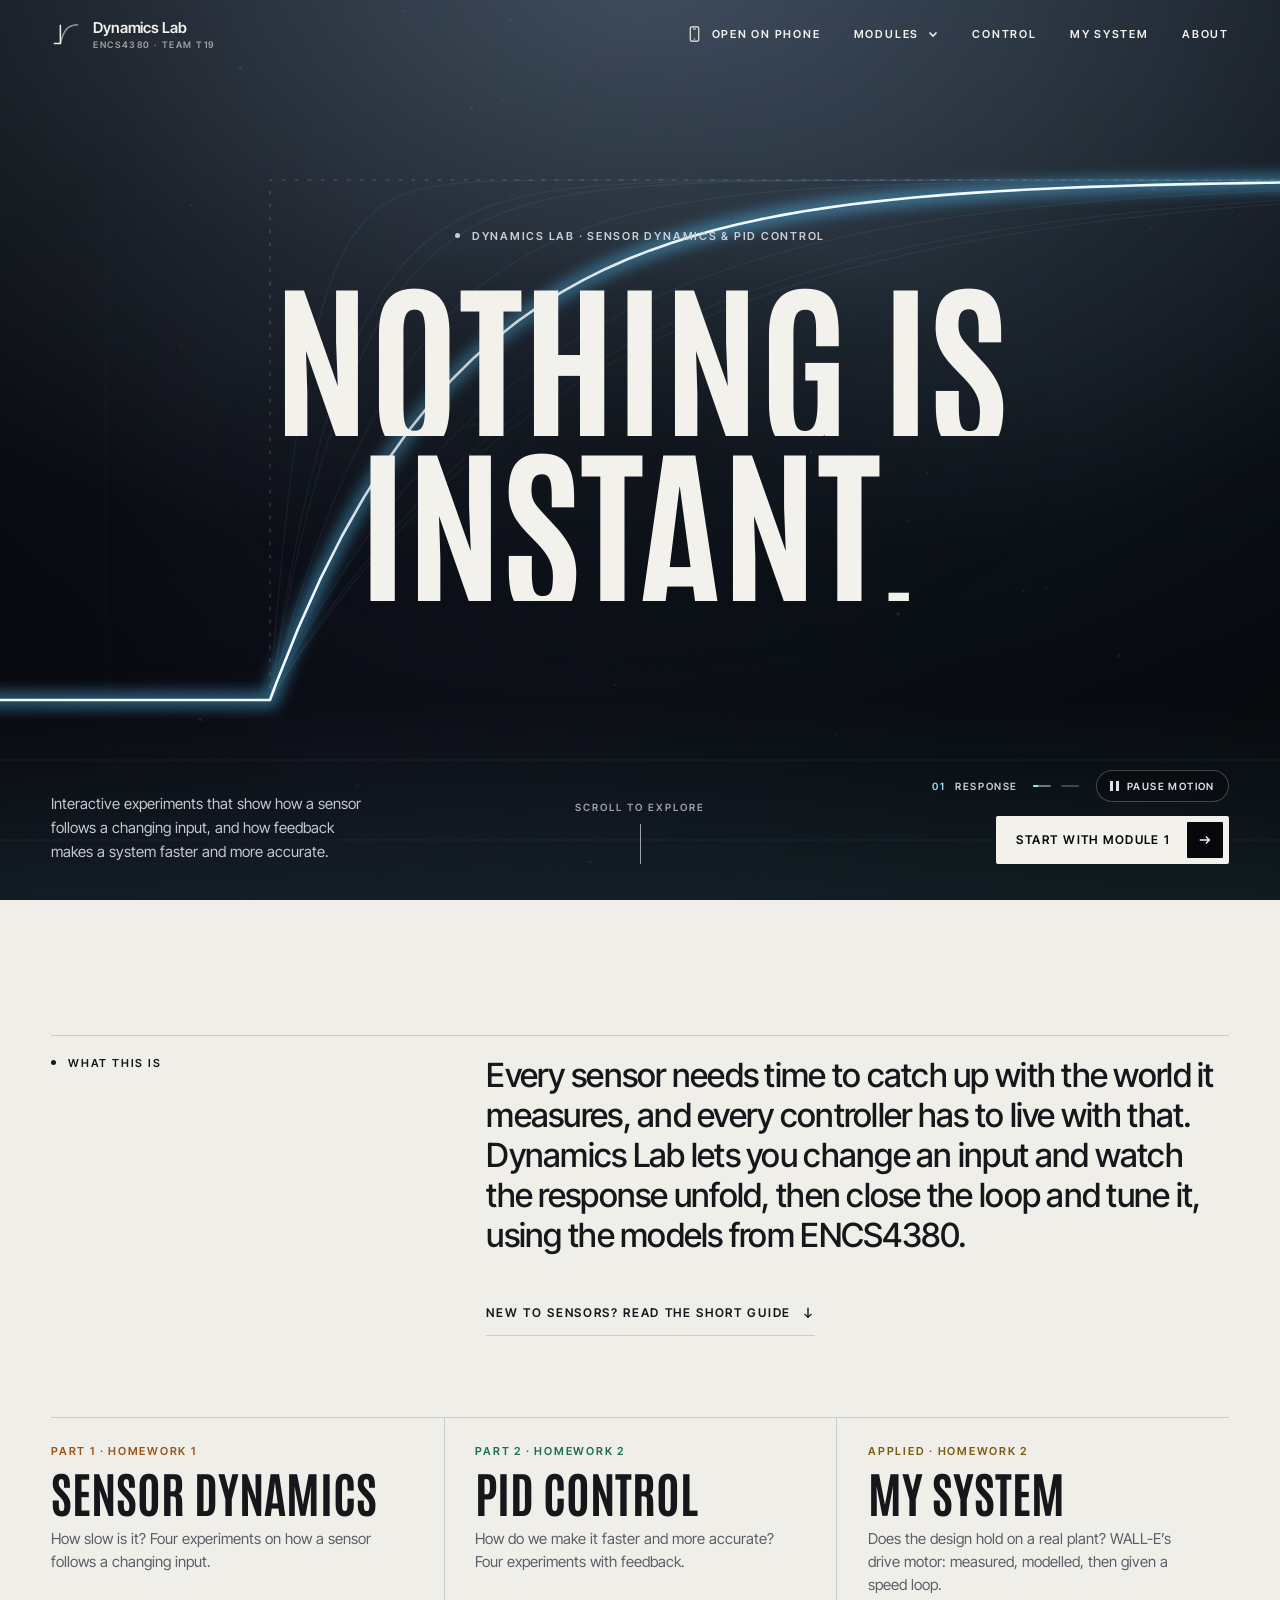
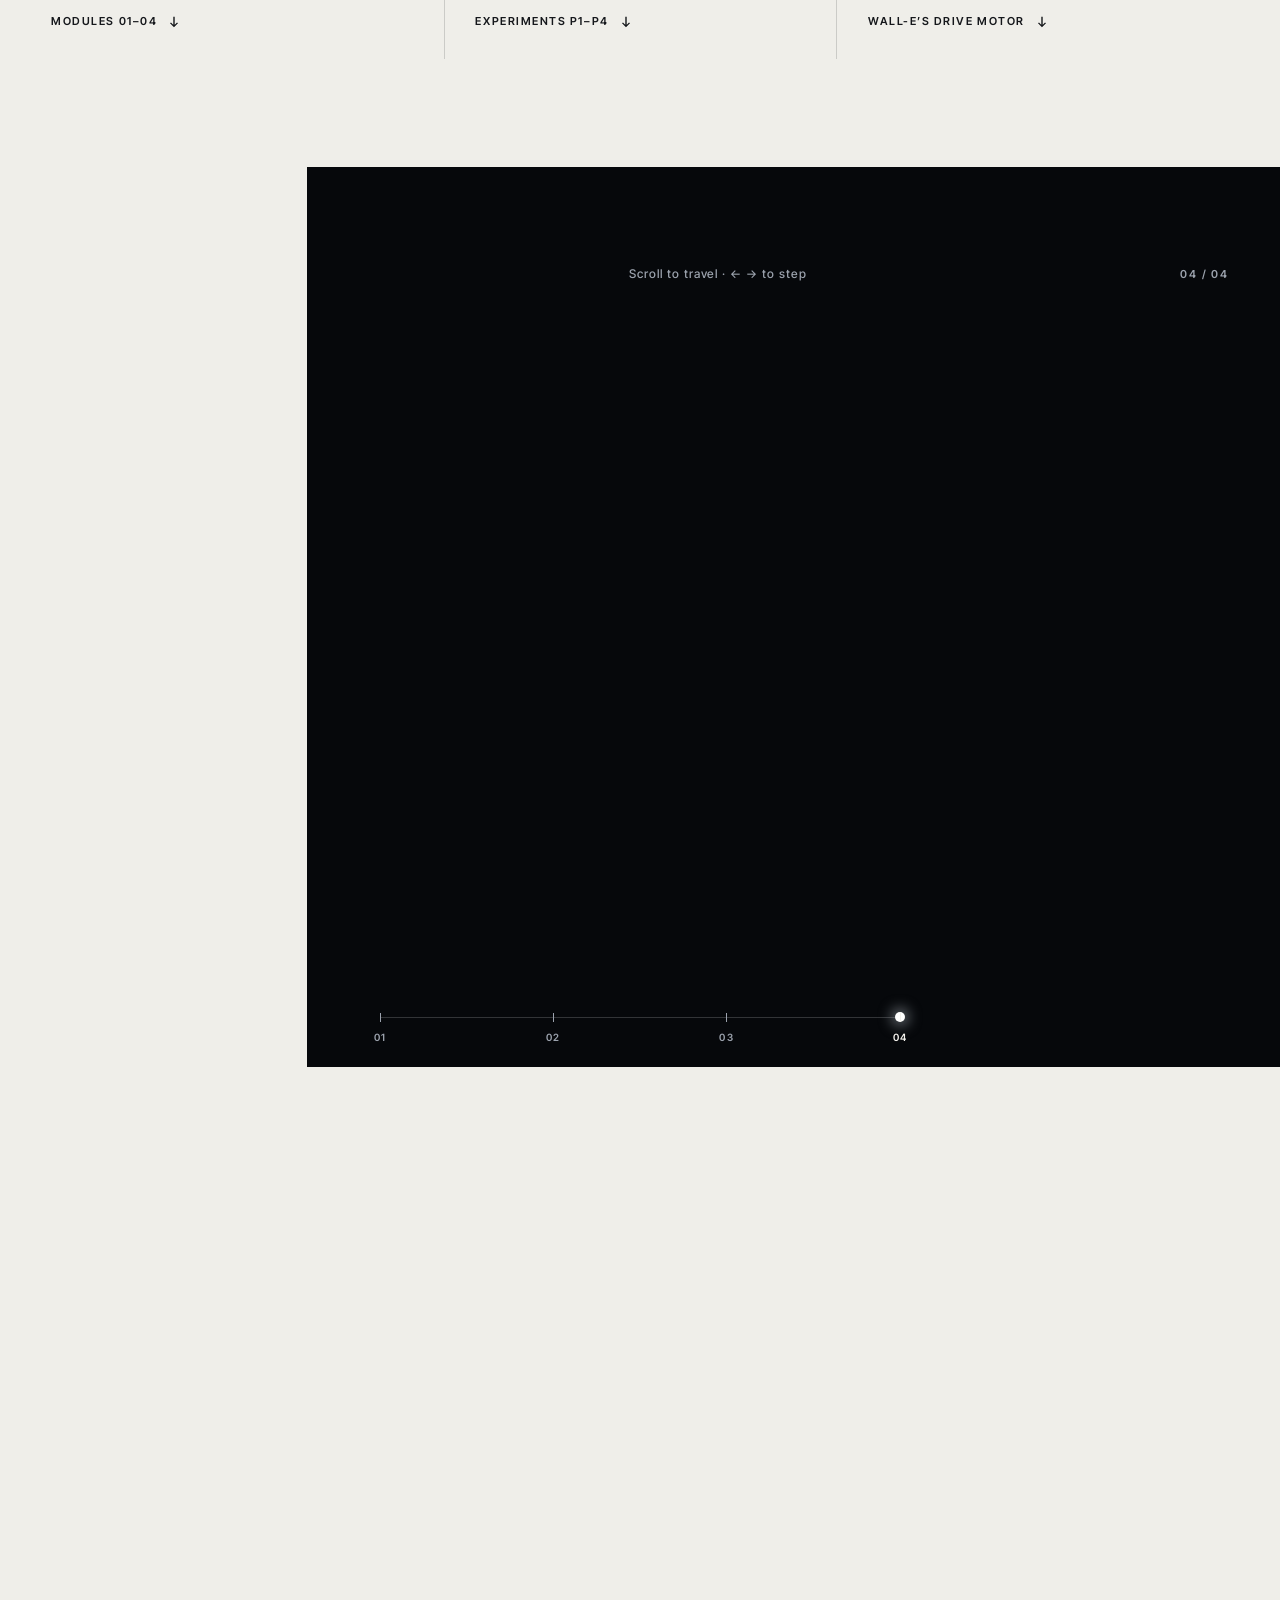
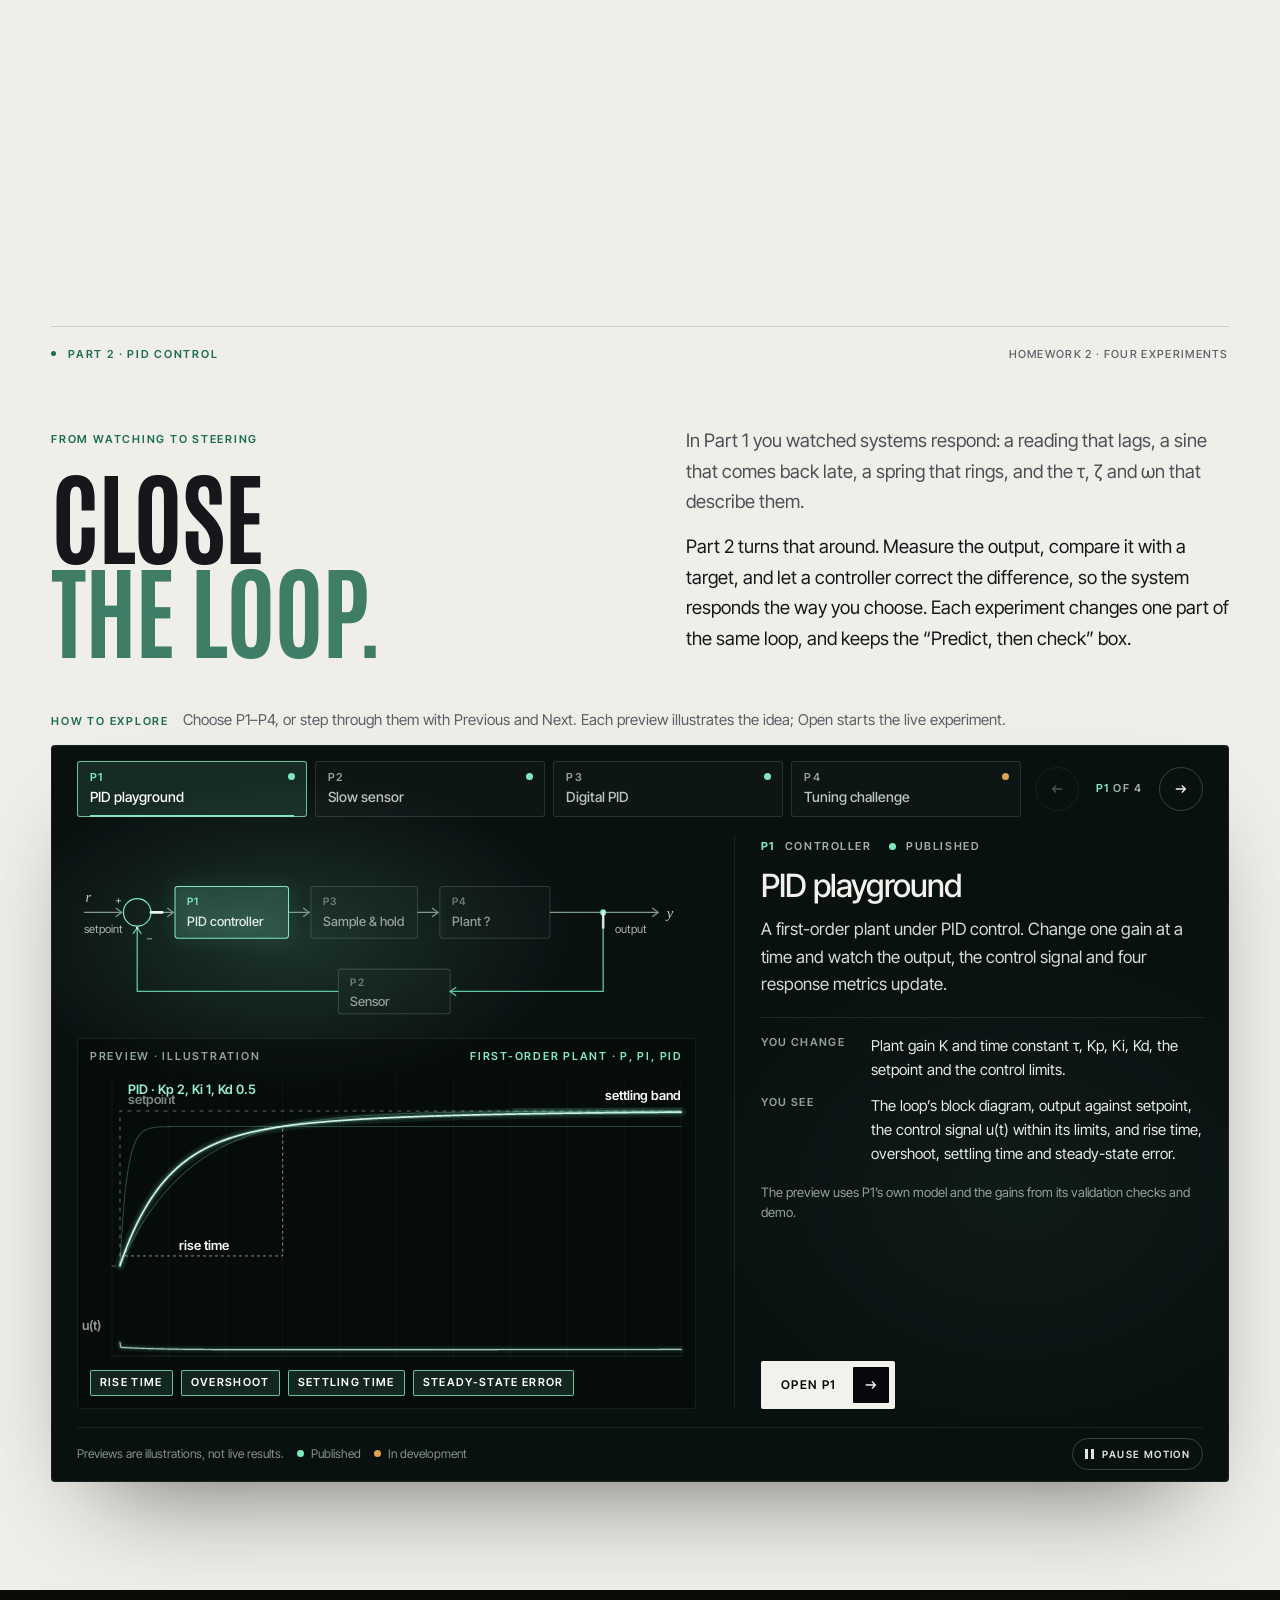
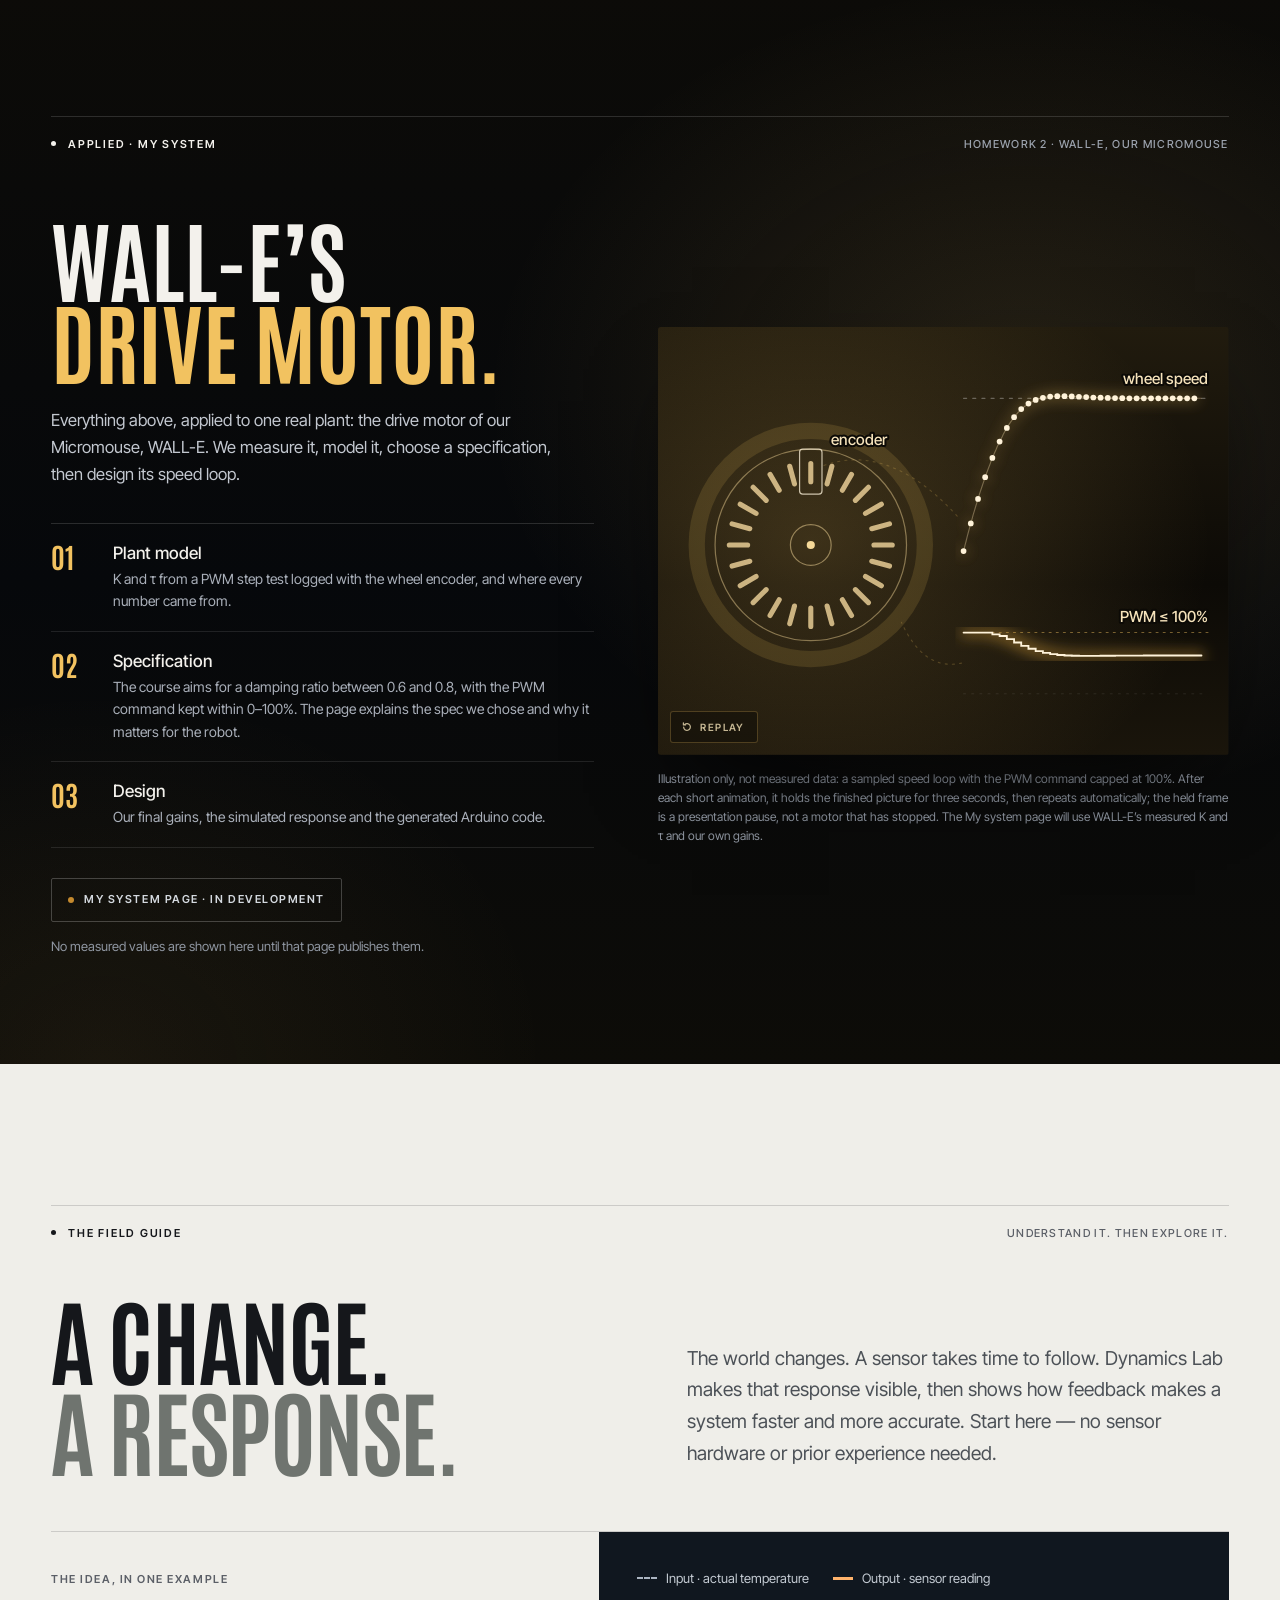
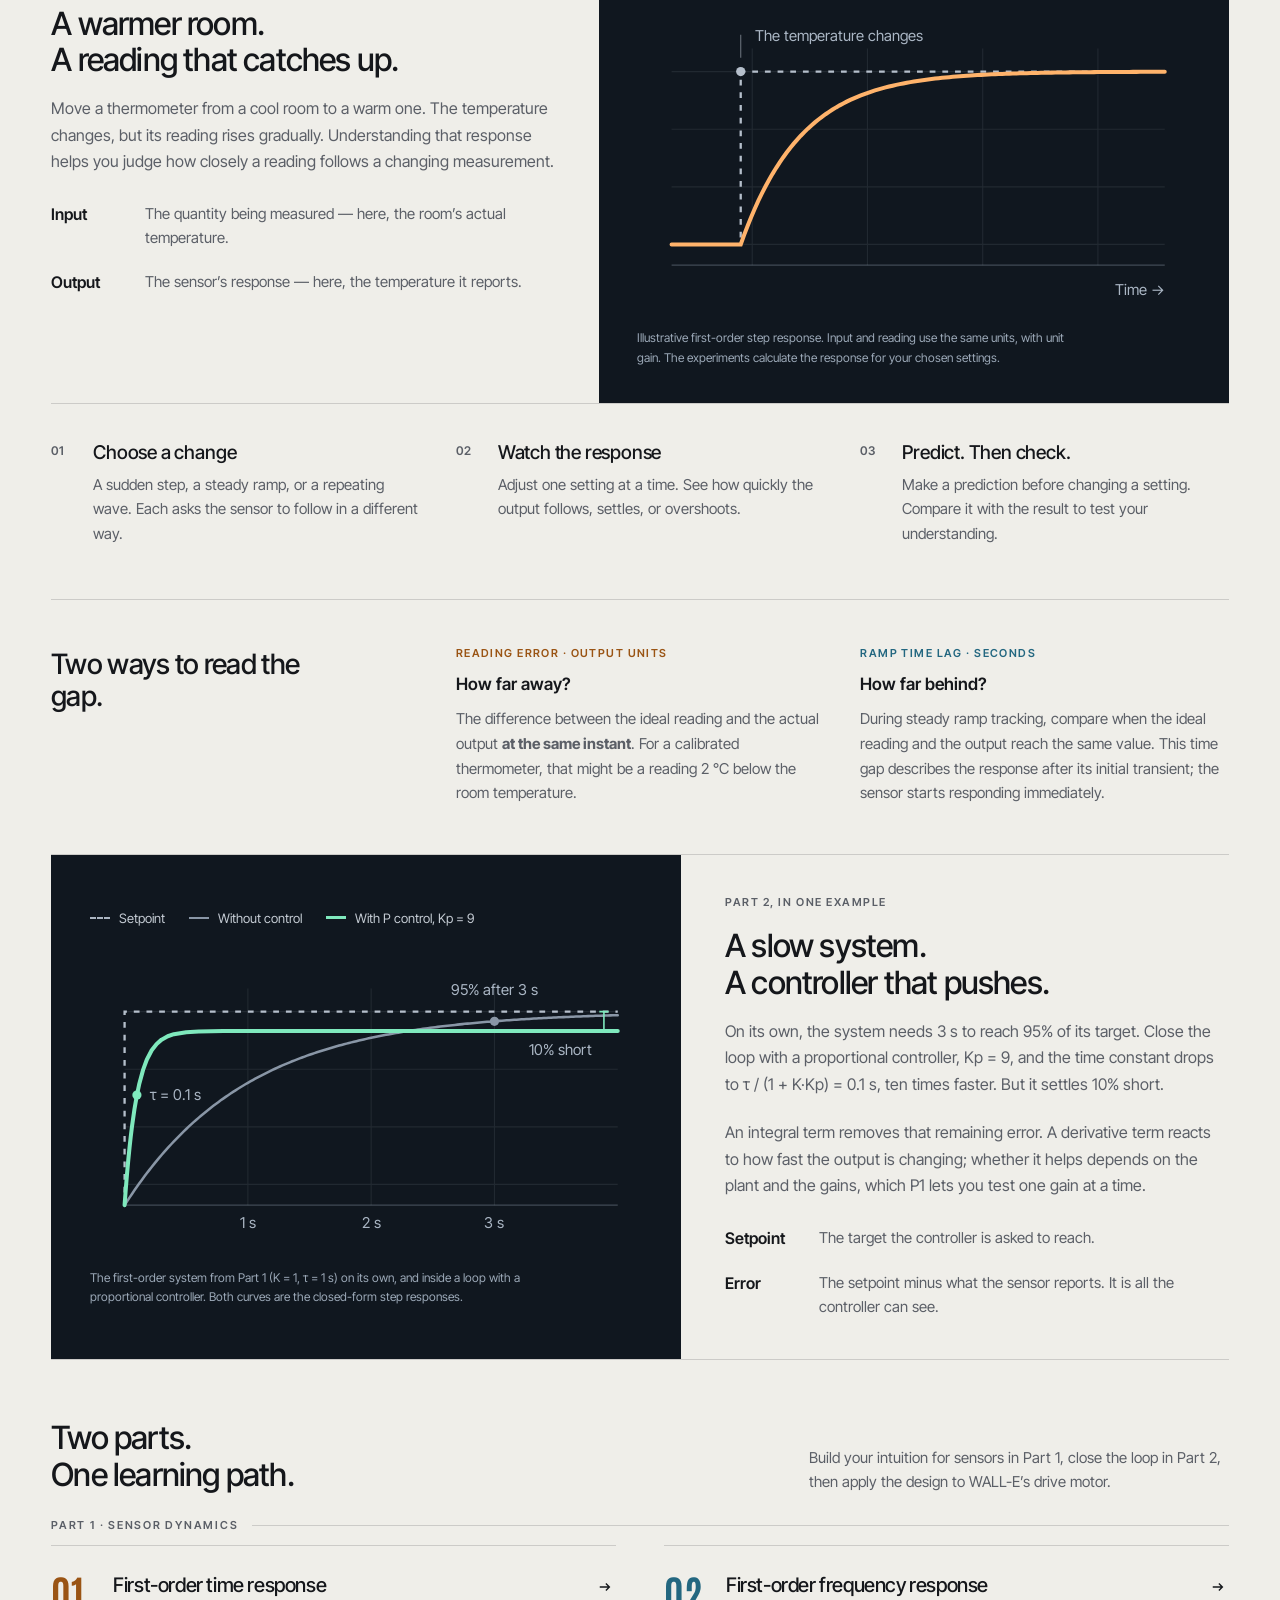
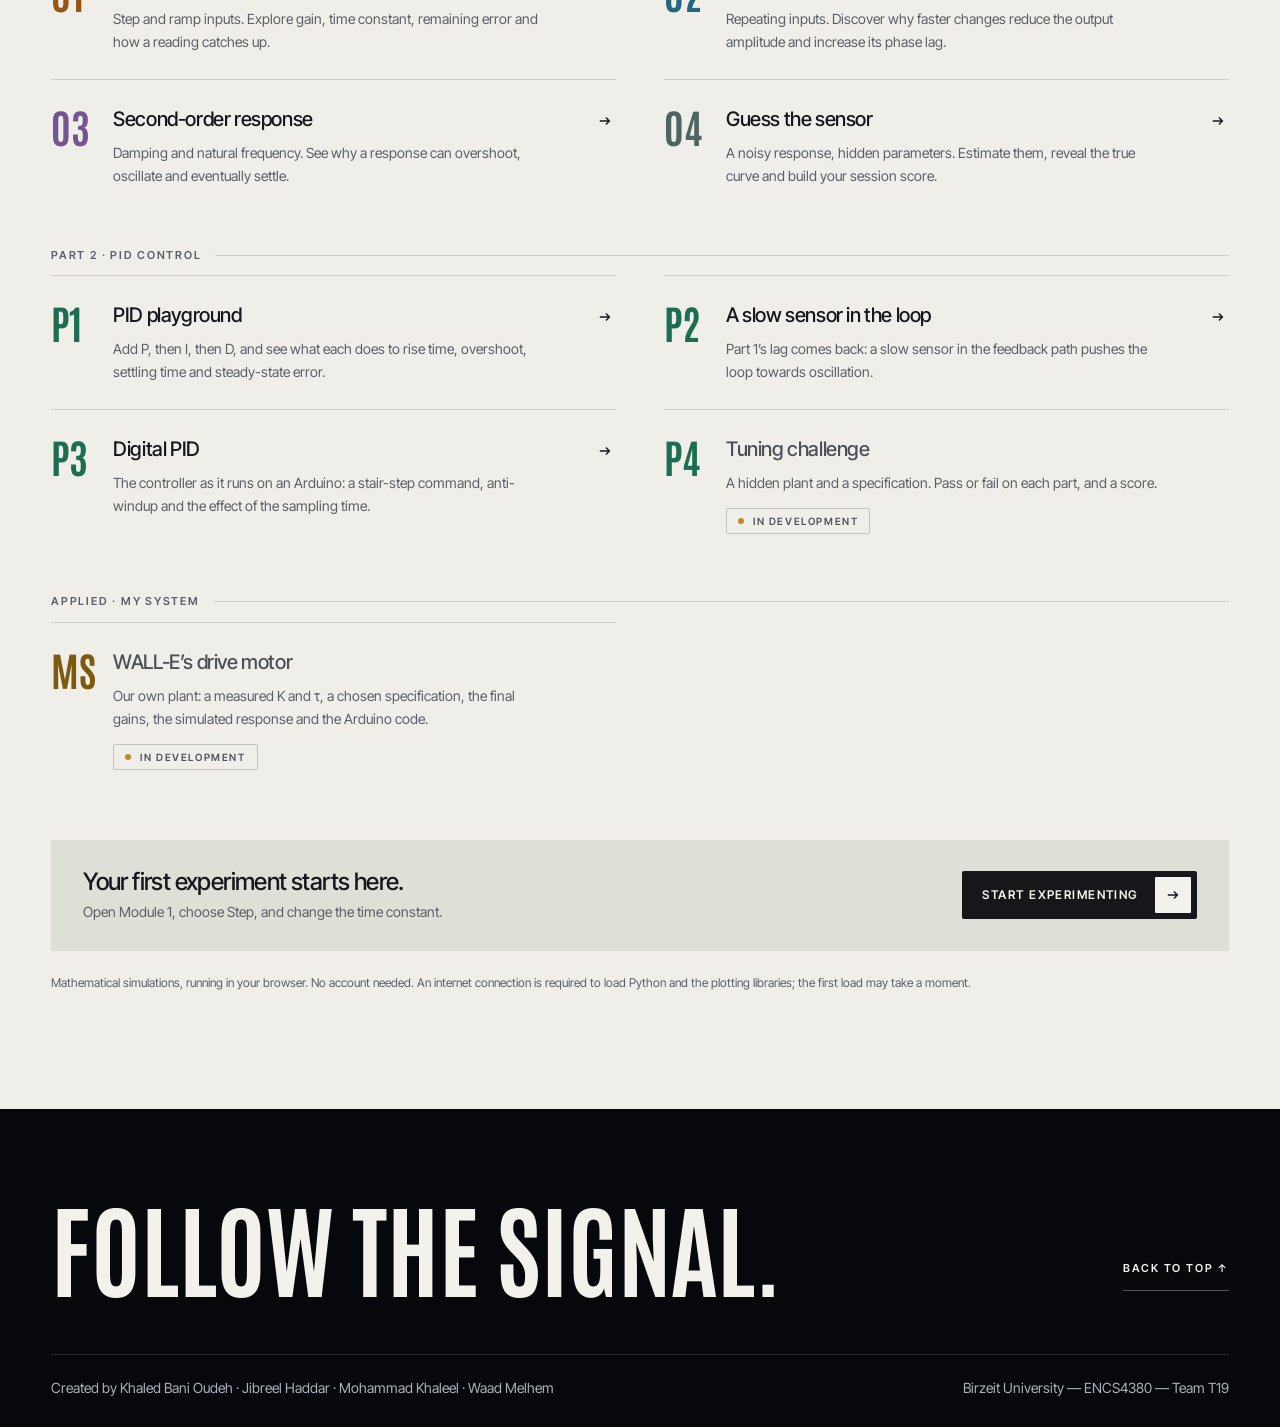
==== commit 7379a38d: "P3: activate Digital PID navigation and workbench published state (#7)" ====
--- a/index.html
+++ b/index.html
@@ -552,8 +552,8 @@
     <ul class="mgroup">
      <li><a class="mrow" href="pid-playground.html"><b>P1</b>PID playground</a></li>
      <li><a class="mrow" href="slow-sensor.html"><b>P2</b>A slow sensor in the loop</a></li>
-     <li><span class="mrow is-soon" data-mod="p3"><b>P3</b>Digital PID<em class="soon" data-mod-status="">In development</em></span></li>
-     <li><span class="mrow is-soon" data-mod="p4"><b>P4</b>Tuning challenge<em class="soon" data-mod-status="">In development</em></span></li>
+     <li><span class="mrow is-soon" data-mod="p3"><b>P3</b>Digital PID<em class="soon" data-mod-status="Published">In development</em></span></li>
+     <li><span class="mrow is-soon" data-mod="p4"><b>P4</b>Tuning challenge<em class="soon" data-mod-status="Published">In development</em></span></li>
     </ul>
     <a class="mhead" href="#my-system">Applied · My system<svg class="arrow" aria-hidden="true"><use href="#arw"/></svg></a>
     <ul class="mgroup">
@@ -841,7 +841,7 @@
       <div><dt>You change</dt><dd>The sampling time Ts, the gains, and anti-windup on or off.</dd></div>
       <div><dt>You see</dt><dd>The stair-step control signal, how performance falls as Ts grows, and the Arduino loop code for the current gains, with a copy button.</dd></div>
      </dl>
-     <p class="wb-note">The preview is a textbook illustration from the brief; this experiment is not published yet.</p>
+     <p class="wb-note">This is an illustrative preview. Open P3 for the live Python simulation, stair-step control, anti-windup and Arduino code.</p>
      <div class="wb-act"><p class="wb-soon"><span class="status">In development</span> Opens here once it is published.</p></div>
     </div>
     <div class="wb-panel" role="tabpanel" id="wb-p4" data-exp="p4" aria-labelledby="wb-tab-p4" tabindex="0">
@@ -1717,7 +1717,7 @@
      ready: true only for a page that is published on GitHub Pages and
      tested. P1 (pid-playground.html) and P2 (slow-sensor.html) were checked
      live on 20 November 2026, so they are also linked directly in the
-     markup. P3, P4 and My system have no published page yet: set the real
+     markup. P4 and My system have no published page yet: set the real
      path and ready: true when each page goes live. Every element marked
      data-mod="<key>" then becomes a link, its data-mod-status label replaces
      "In development", and the Part 2 workbench updates its selector, tag and
@@ -1725,7 +1725,7 @@
   var HW2 = {
     p1:  { ready: true,  href: "pid-playground.html" },
     p2:  { ready: true,  href: "slow-sensor.html" },
-    p3:  { ready: false, href: "" },
+    p3:  { ready: true,  href: "digital-pid.html" },
     p4:  { ready: false, href: "" },
     sys: { ready: false, href: "" }
   };
@@ -1780,7 +1780,7 @@
        P2  a first-order plant and a first-order sensor at P2's default gains
            (Kp 2, Ki 4) for three sensor time constants.
        P3  stair-step control signal and output as the sampling time grows
-           (textbook illustration; P3 is not published).
+           (illustrative preview; interactive P3 is published).
        P4  a spec corridor: a first attempt fails and a retune passes
            (textbook illustration; P4 is not published).
      The animation runs only while the viewer is on screen, the tab is
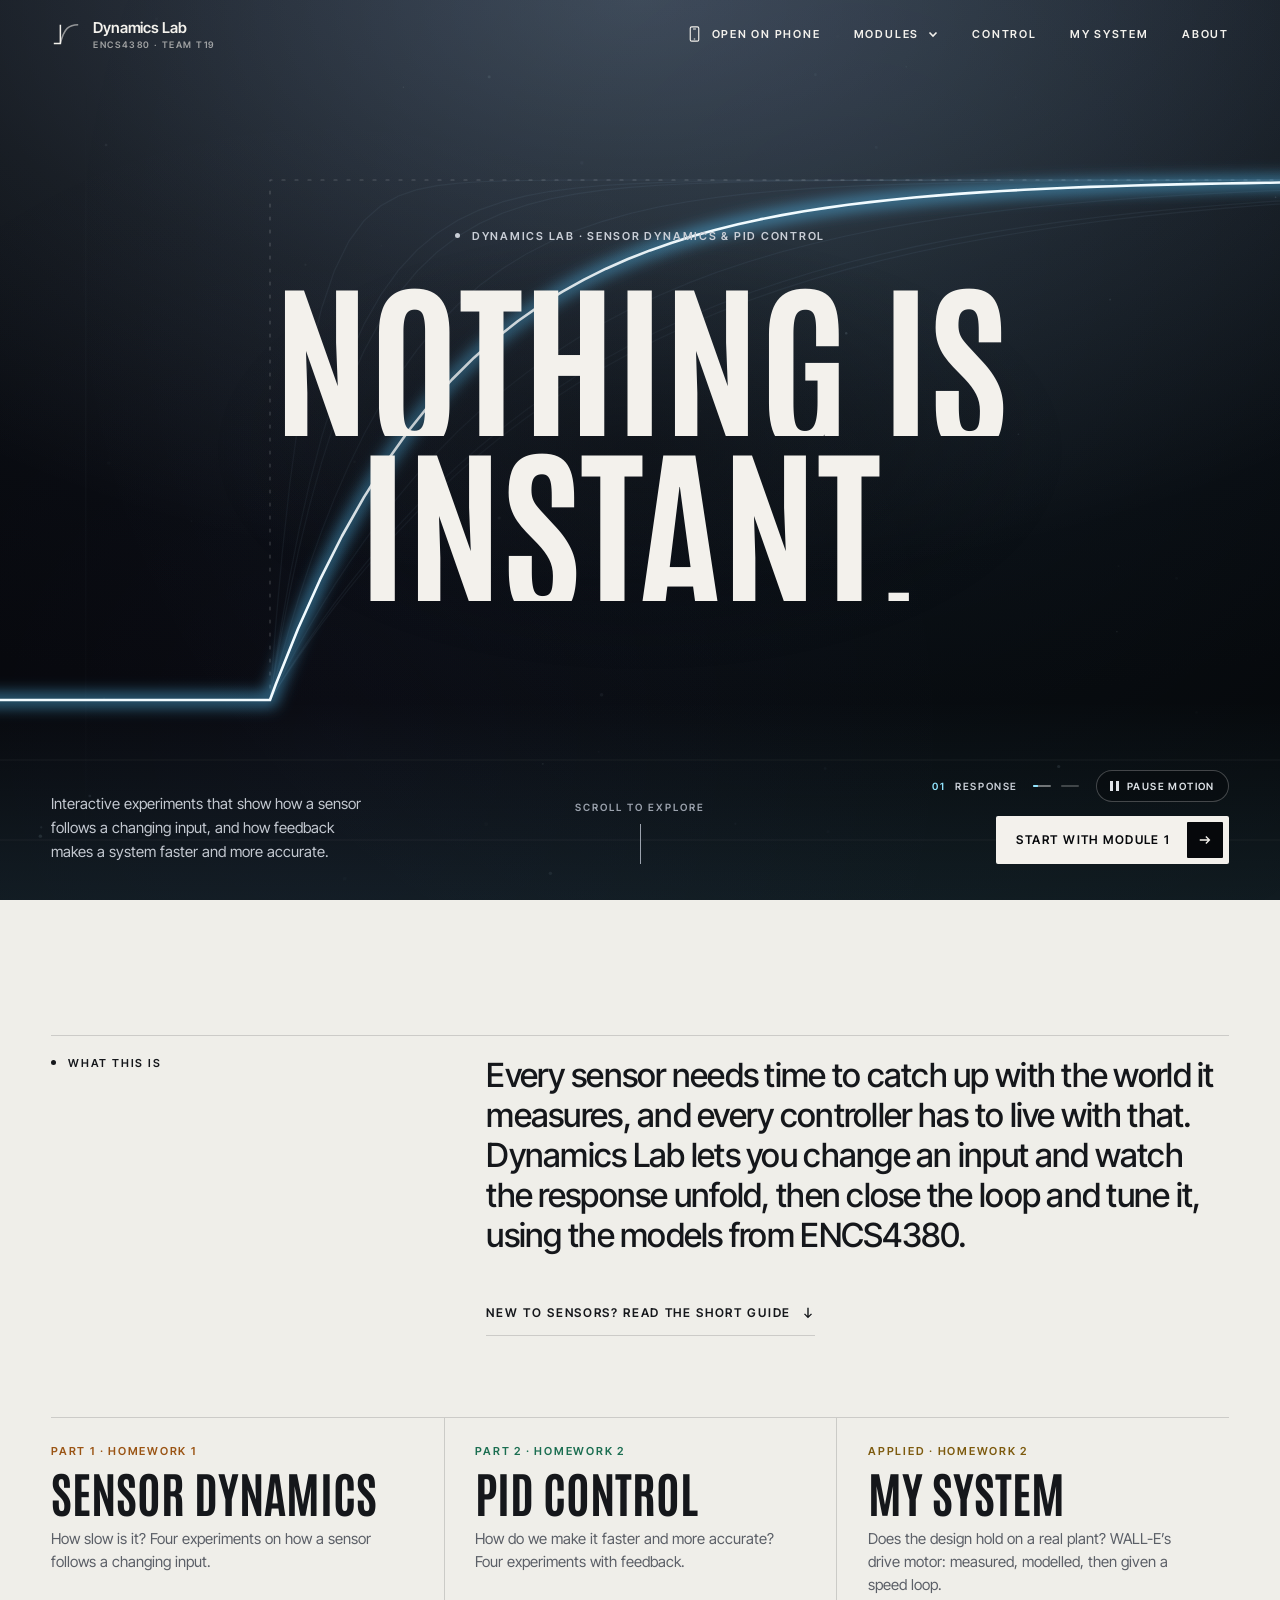
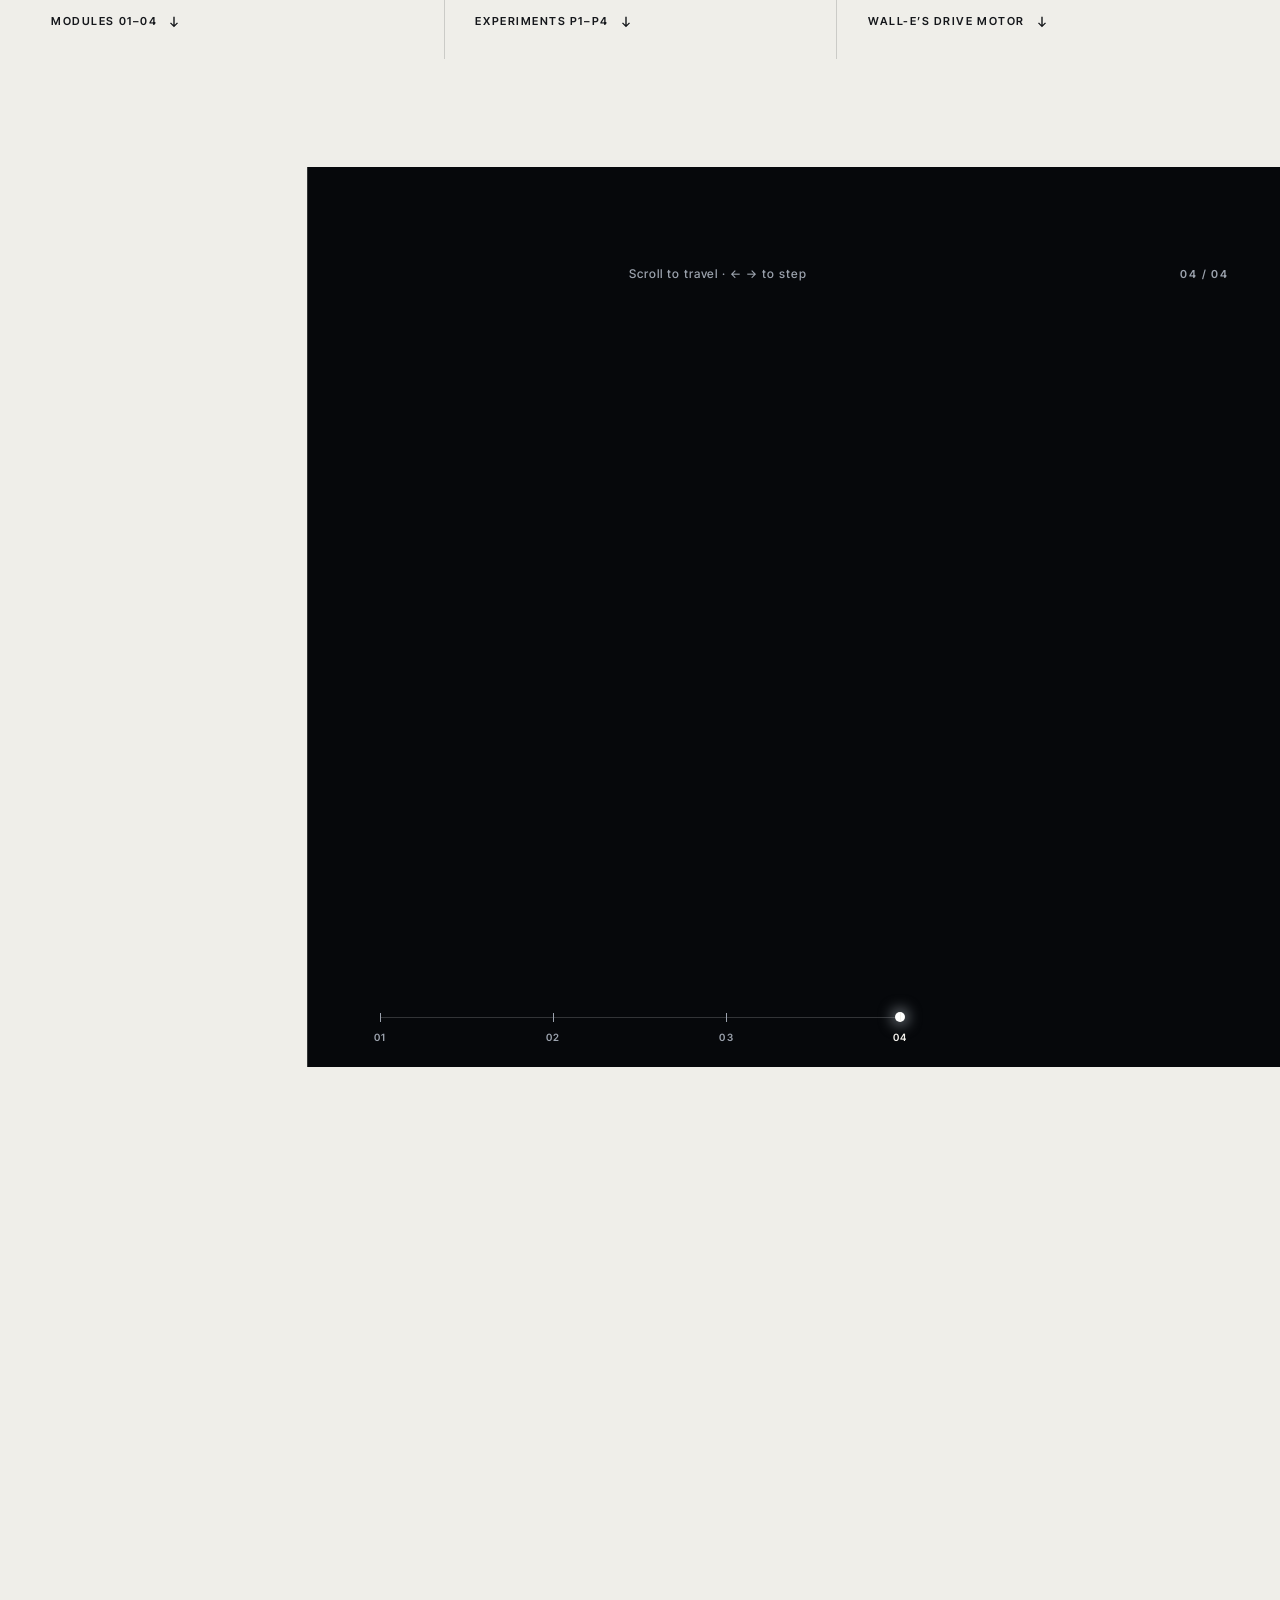
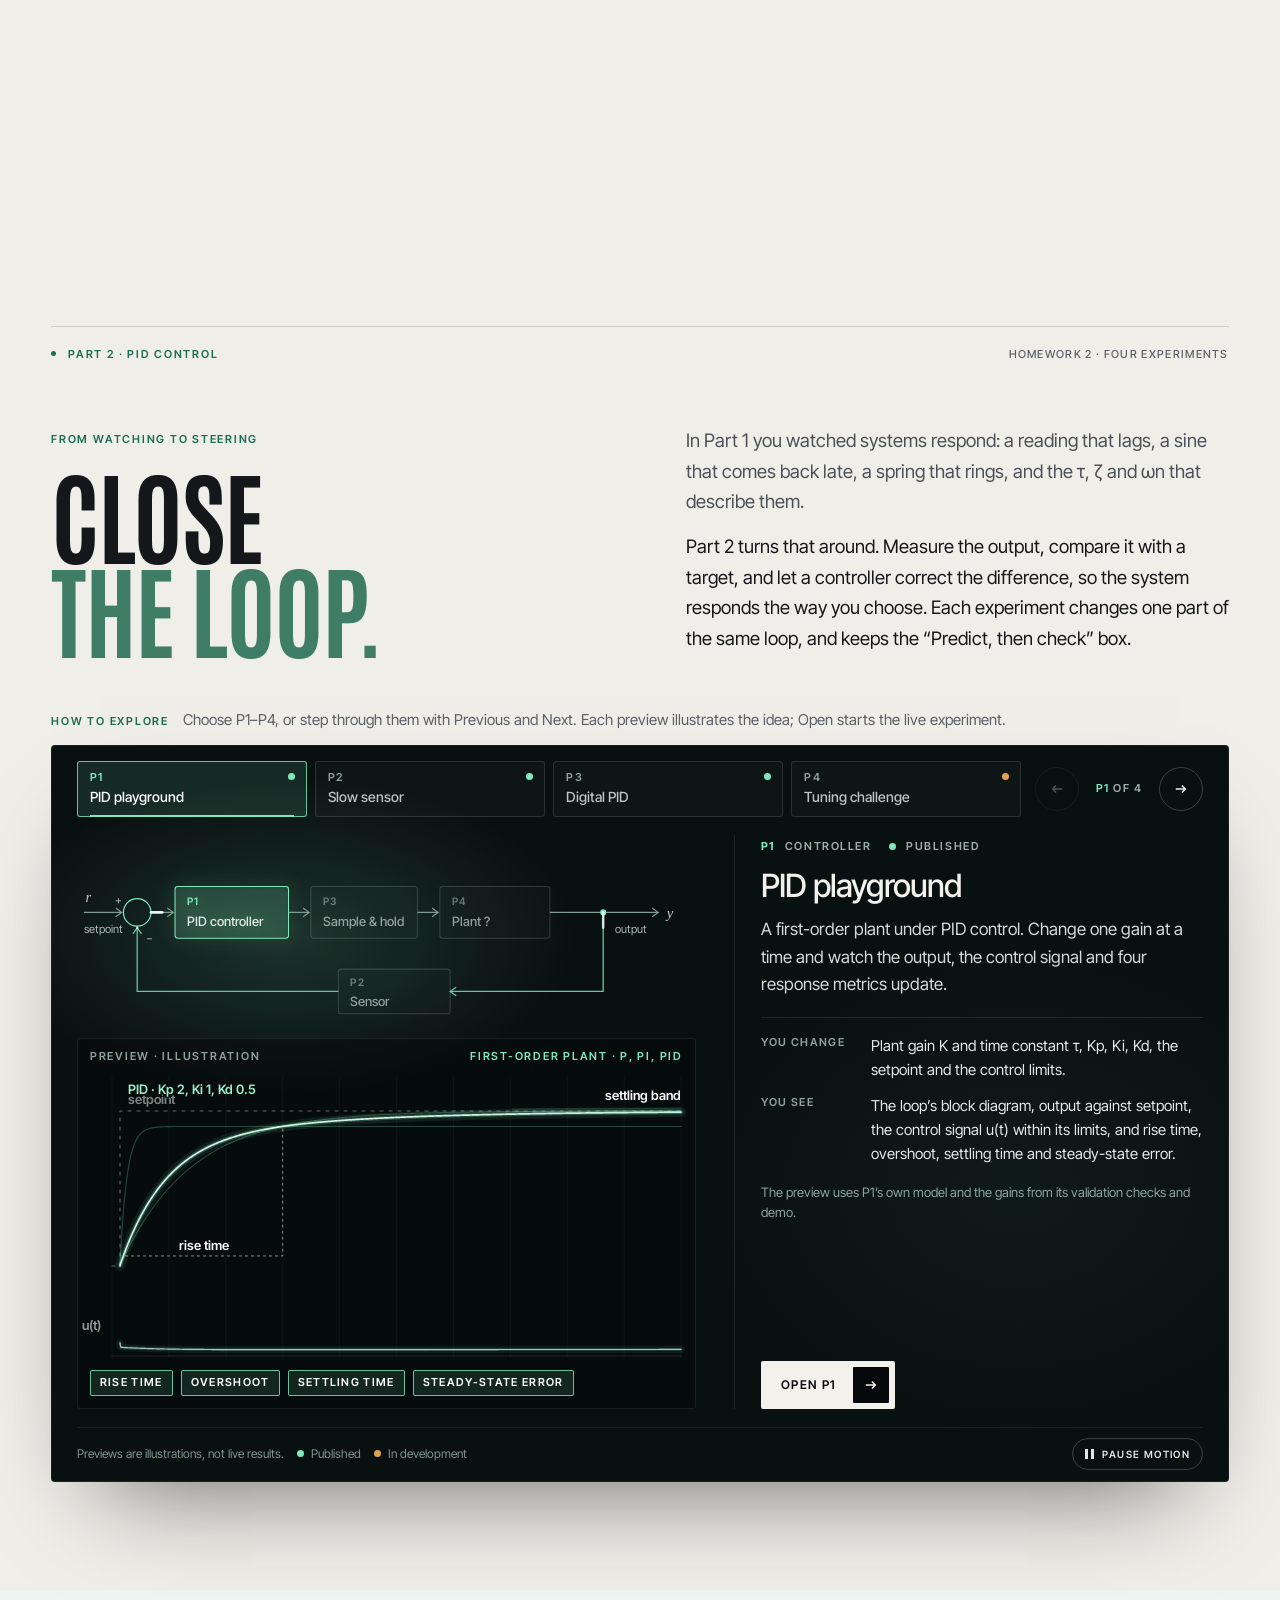
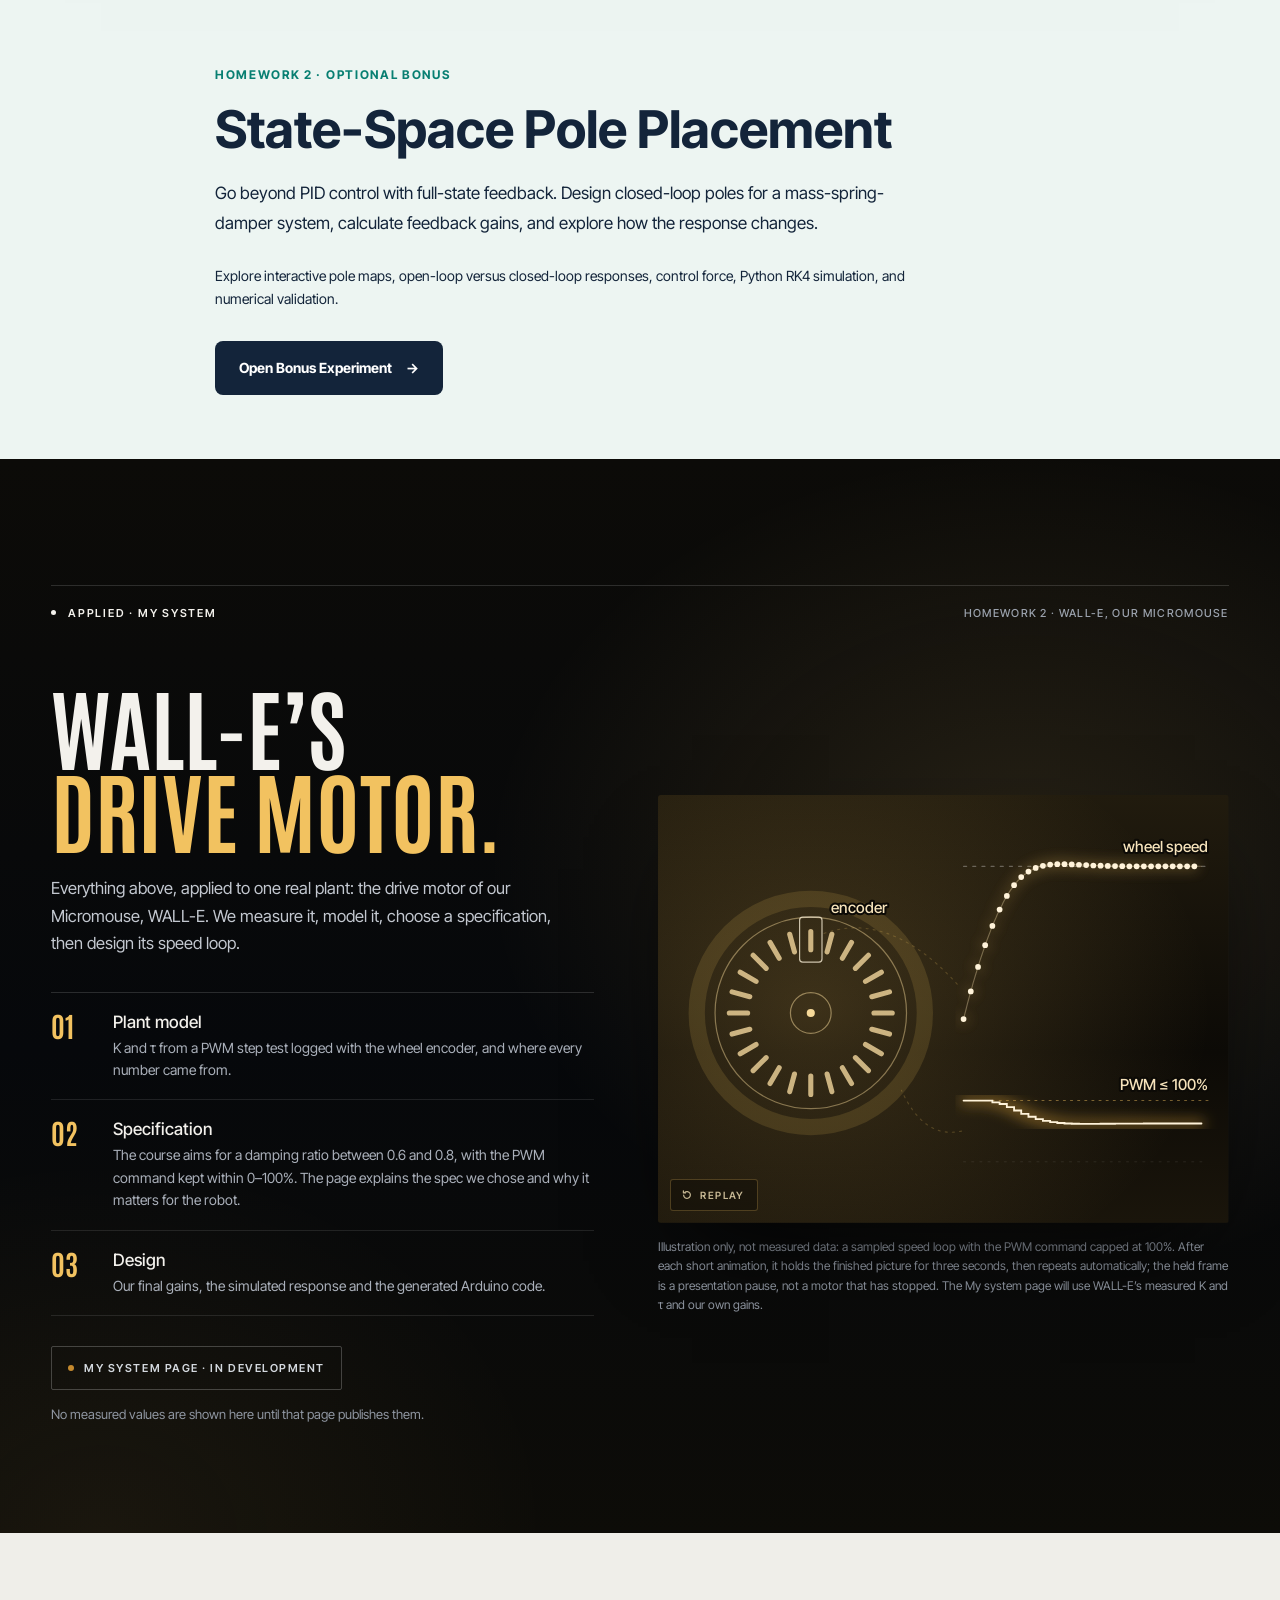
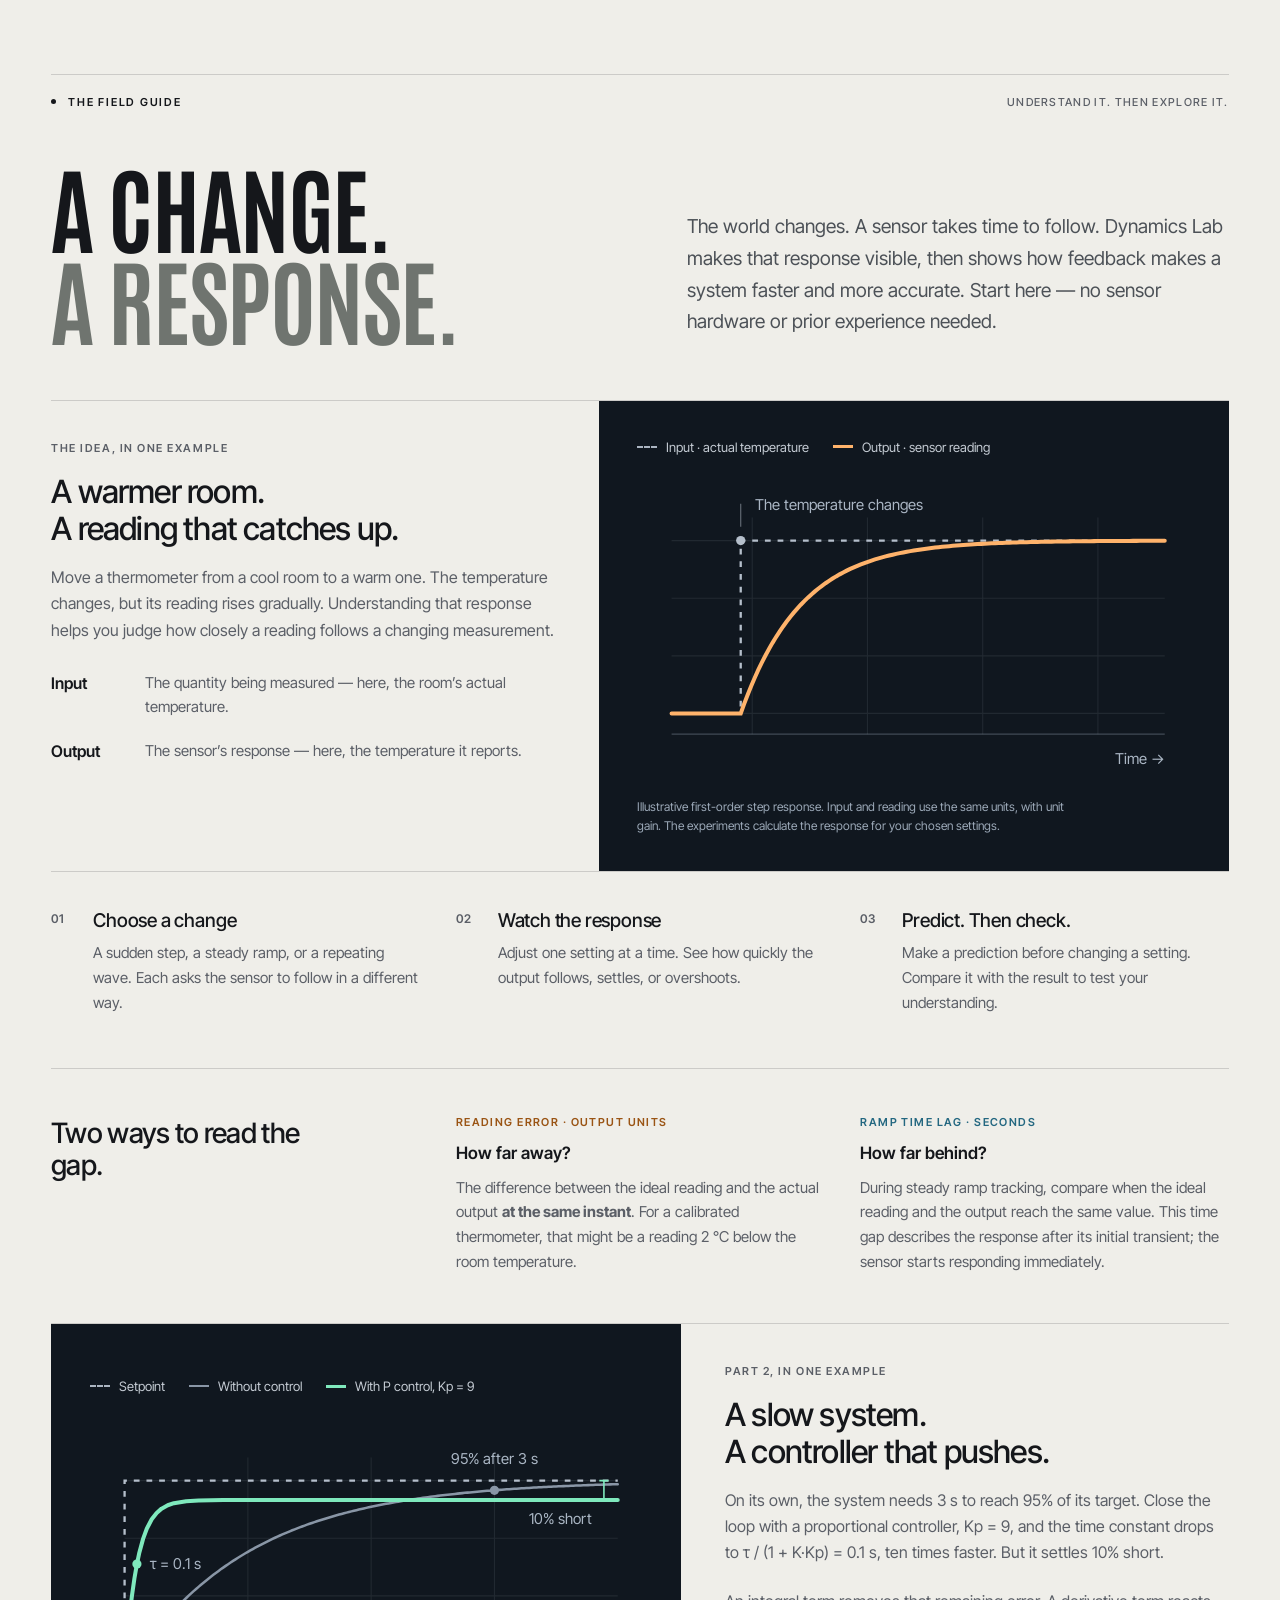
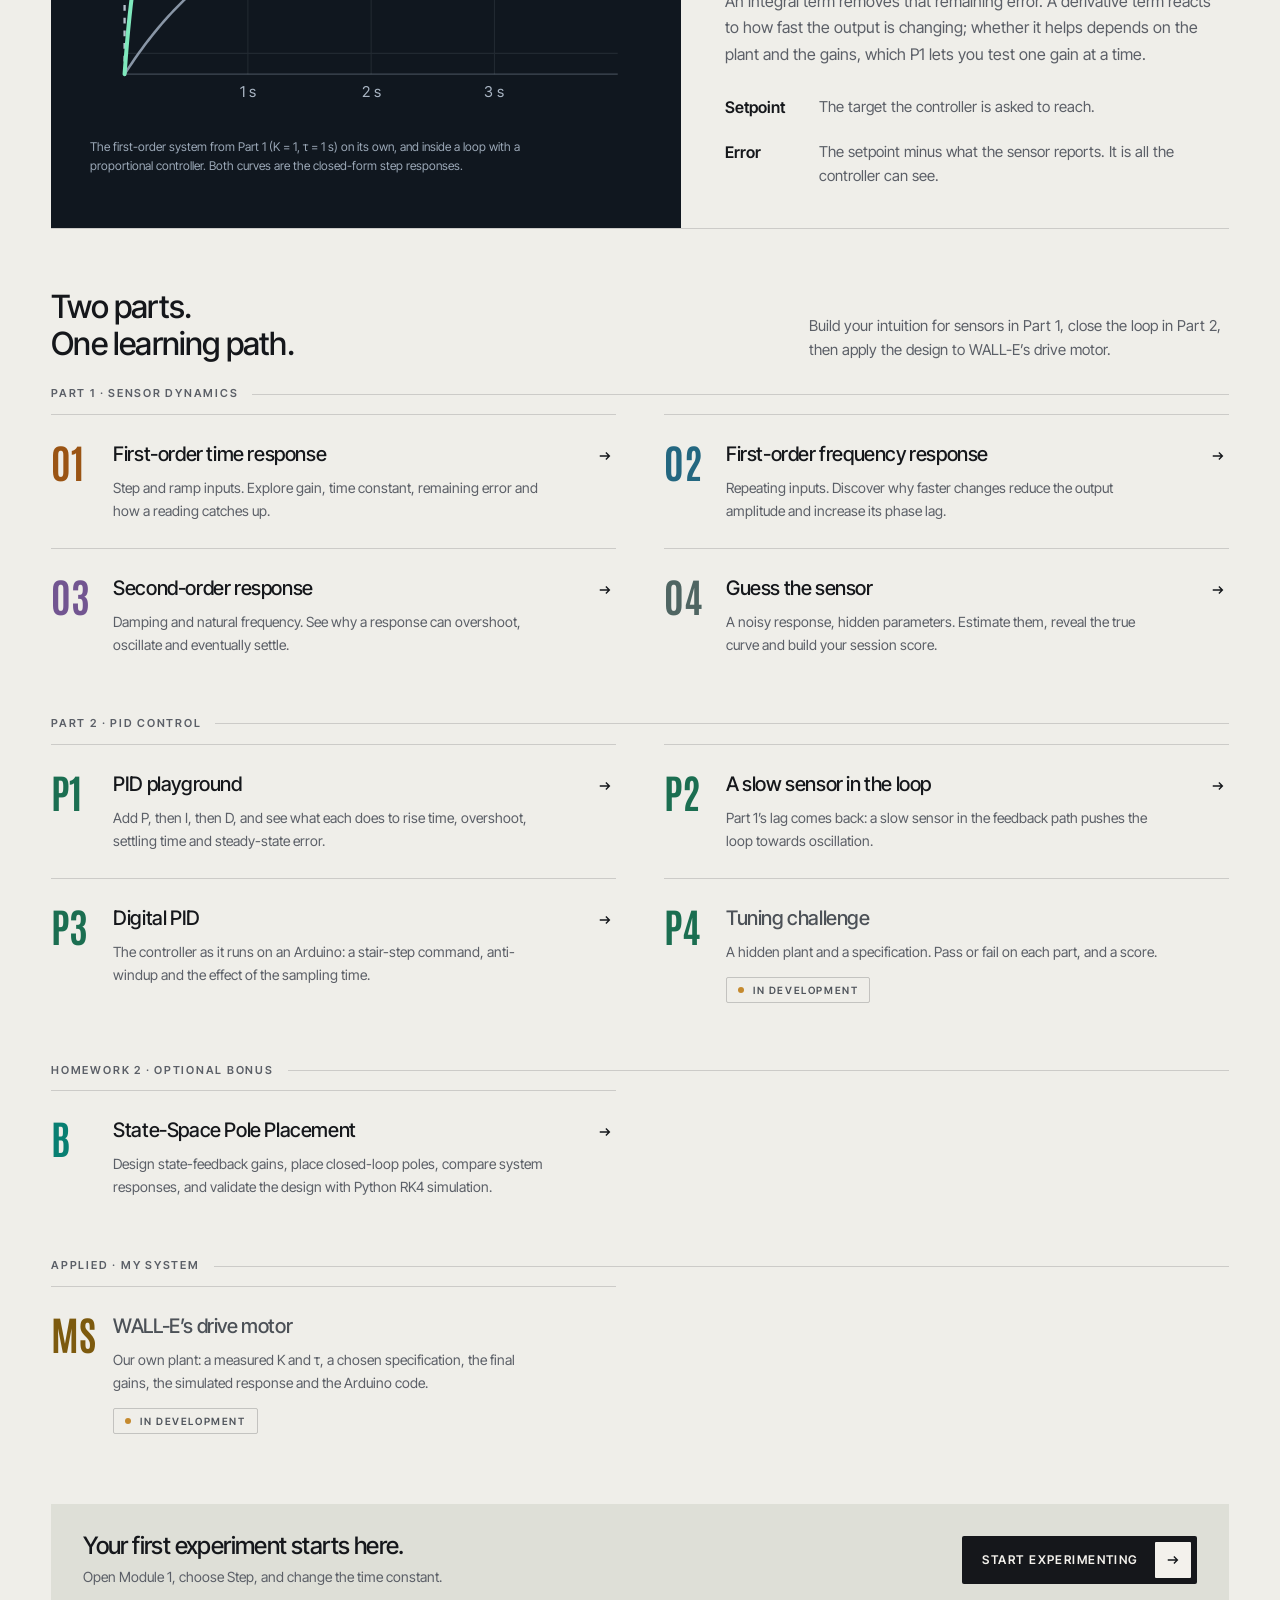
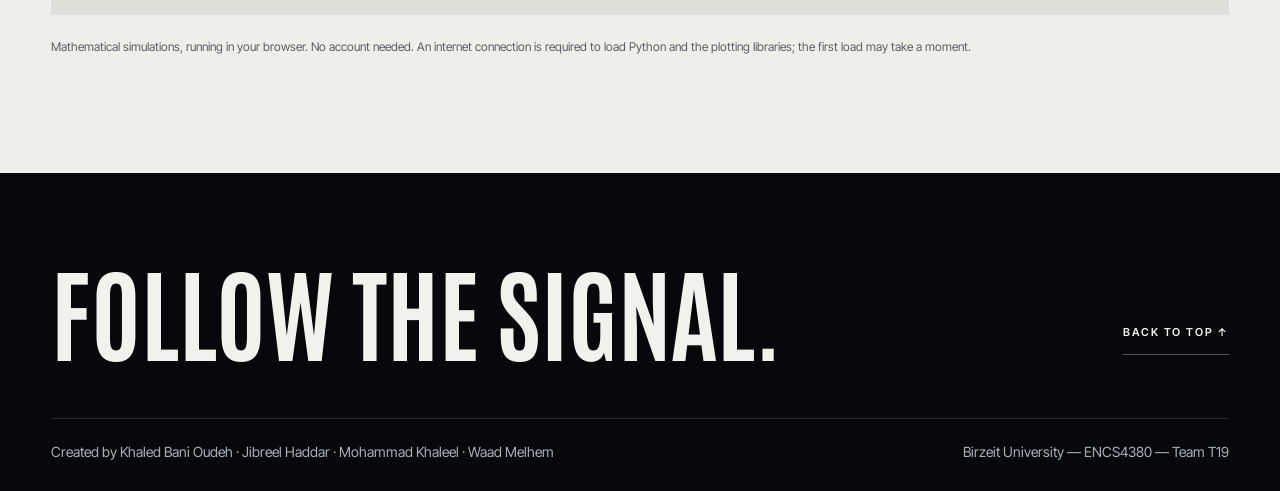
==== commit b2f273c3: "Add state-space bonus to homepage navigation and guide" ====
--- a/index.html
+++ b/index.html
@@ -554,6 +554,7 @@
      <li><a class="mrow" href="slow-sensor.html"><b>P2</b>A slow sensor in the loop</a></li>
      <li><span class="mrow is-soon" data-mod="p3"><b>P3</b>Digital PID<em class="soon" data-mod-status="Published">In development</em></span></li>
      <li><span class="mrow is-soon" data-mod="p4"><b>P4</b>Tuning challenge<em class="soon" data-mod-status="Published">In development</em></span></li>
+     <li><a class="mrow" href="state-space-control.html"><b>B</b>State-Space Pole Placement</a></li>
     </ul>
     <a class="mhead" href="#my-system">Applied · My system<svg class="arrow" aria-hidden="true"><use href="#arw"/></svg></a>
     <ul class="mgroup">
@@ -863,6 +864,17 @@
  </div>
 </section>
 
+<!-- Homework 2 · Optional state-space bonus -->
+<section id="state-space-bonus" aria-labelledby="bonus-title" style="background:#edf5f2;padding:64px 0;color:#13243a">
+ <div class="wrap"><div style="max-width:850px;margin:0 auto">
+  <p style="font-size:12px;font-weight:700;letter-spacing:.14em;text-transform:uppercase;color:#087f72;margin-bottom:16px">Homework 2 · Optional Bonus</p>
+  <h2 id="bonus-title" style="font-size:clamp(30px,5vw,52px);line-height:1.12;margin:0 0 20px">State-Space Pole Placement</h2>
+  <p style="font-size:17px;line-height:1.75;max-width:720px;margin-bottom:25px">Go beyond PID control with full-state feedback. Design closed-loop poles for a mass-spring-damper system, calculate feedback gains, and explore how the response changes.</p>
+  <p style="font-size:14px;line-height:1.7;max-width:720px;margin-bottom:30px">Explore interactive pole maps, open-loop versus closed-loop responses, control force, Python RK4 simulation, and numerical validation.</p>
+  <a href="state-space-control.html" style="display:inline-flex;align-items:center;justify-content:center;gap:14px;background:#13243a;color:#ffffff;text-decoration:none;padding:16px 24px;border-radius:8px;font-weight:700;font-size:14px">Open Bonus Experiment <span aria-hidden="true">→</span></a>
+ </div></div>
+</section>
+
 <!-- ── Applied · My system (Homework 2) ──────────────────────── -->
 <section class="sys" id="my-system" data-tone="dark" aria-labelledby="sys-title">
  <div class="wrap">
@@ -1001,6 +1013,10 @@
    <li style="--module-color:#1b6e51"><a href="slow-sensor.html"><span class="g-num">P2</span><span><span class="g-name">A slow sensor in the loop</span><span class="g-desc">Part 1’s lag comes back: a slow sensor in the feedback path pushes the loop towards oscillation.</span></span><svg class="arrow" aria-hidden="true"><use href="#arw"/></svg></a></li>
    <li style="--module-color:#1b6e51"><span class="g-row is-dev" data-mod="p3"><span class="g-num">P3</span><span><span class="g-name">Digital PID</span><span class="g-desc">The controller as it runs on an Arduino: a stair-step command, anti-windup and the effect of the sampling time.</span><span class="status" data-mod-status="">In development</span></span><svg class="arrow" aria-hidden="true"><use href="#arw"/></svg></span></li>
    <li style="--module-color:#1b6e51"><span class="g-row is-dev" data-mod="p4"><span class="g-num">P4</span><span><span class="g-name">Tuning challenge</span><span class="g-desc">A hidden plant and a specification. Pass or fail on each part, and a score.</span><span class="status" data-mod-status="">In development</span></span><svg class="arrow" aria-hidden="true"><use href="#arw"/></svg></span></li>
+  </ol>
+  <p class="g-group">Homework 2 · Optional Bonus</p>
+  <ol class="g-path" aria-label="Bonus experiment">
+   <li style="--module-color:#087f72"><a href="state-space-control.html"><span class="g-num">B</span><span><span class="g-name">State-Space Pole Placement</span><span class="g-desc">Design state-feedback gains, place closed-loop poles, compare system responses, and validate the design with Python RK4 simulation.</span></span><svg class="arrow" aria-hidden="true"><use href="#arw"/></svg></a></li>
   </ol>
   <p class="g-group">Applied · My system</p>
   <ol class="g-path" aria-label="Applied design">
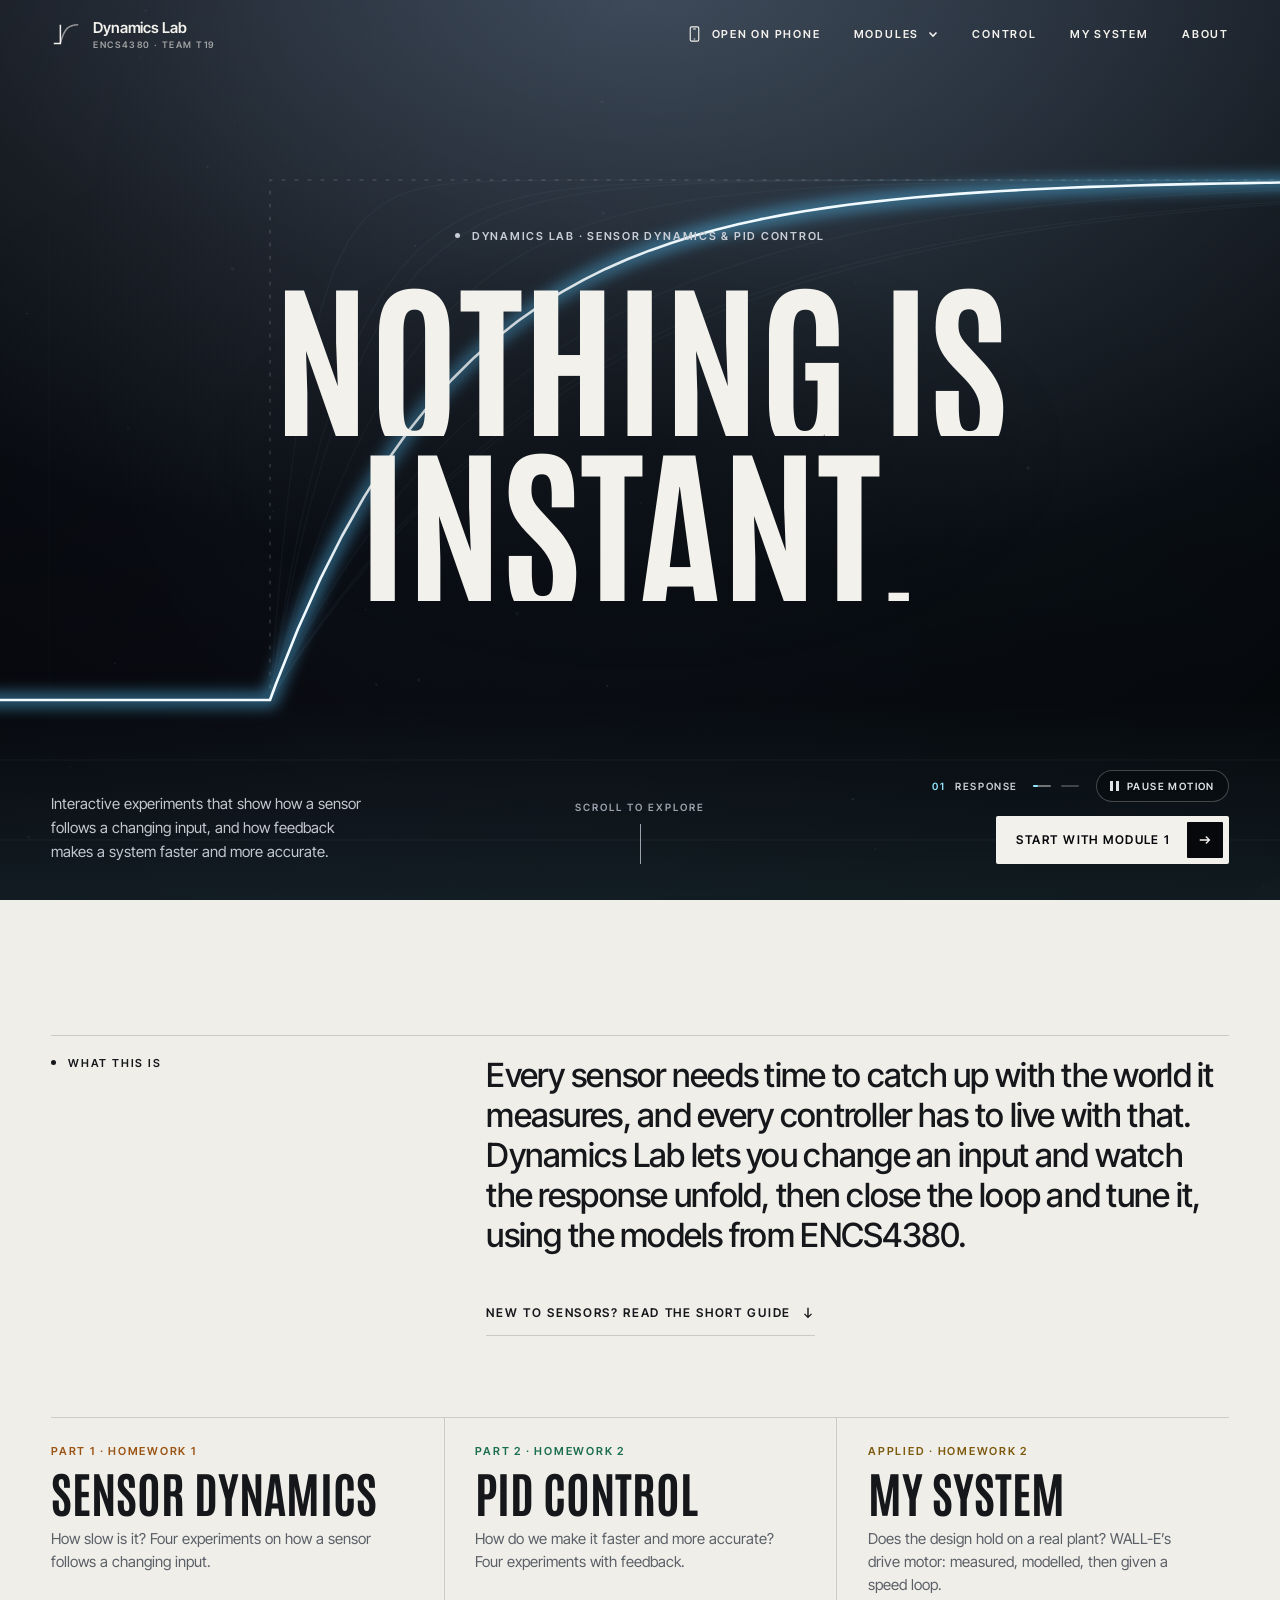
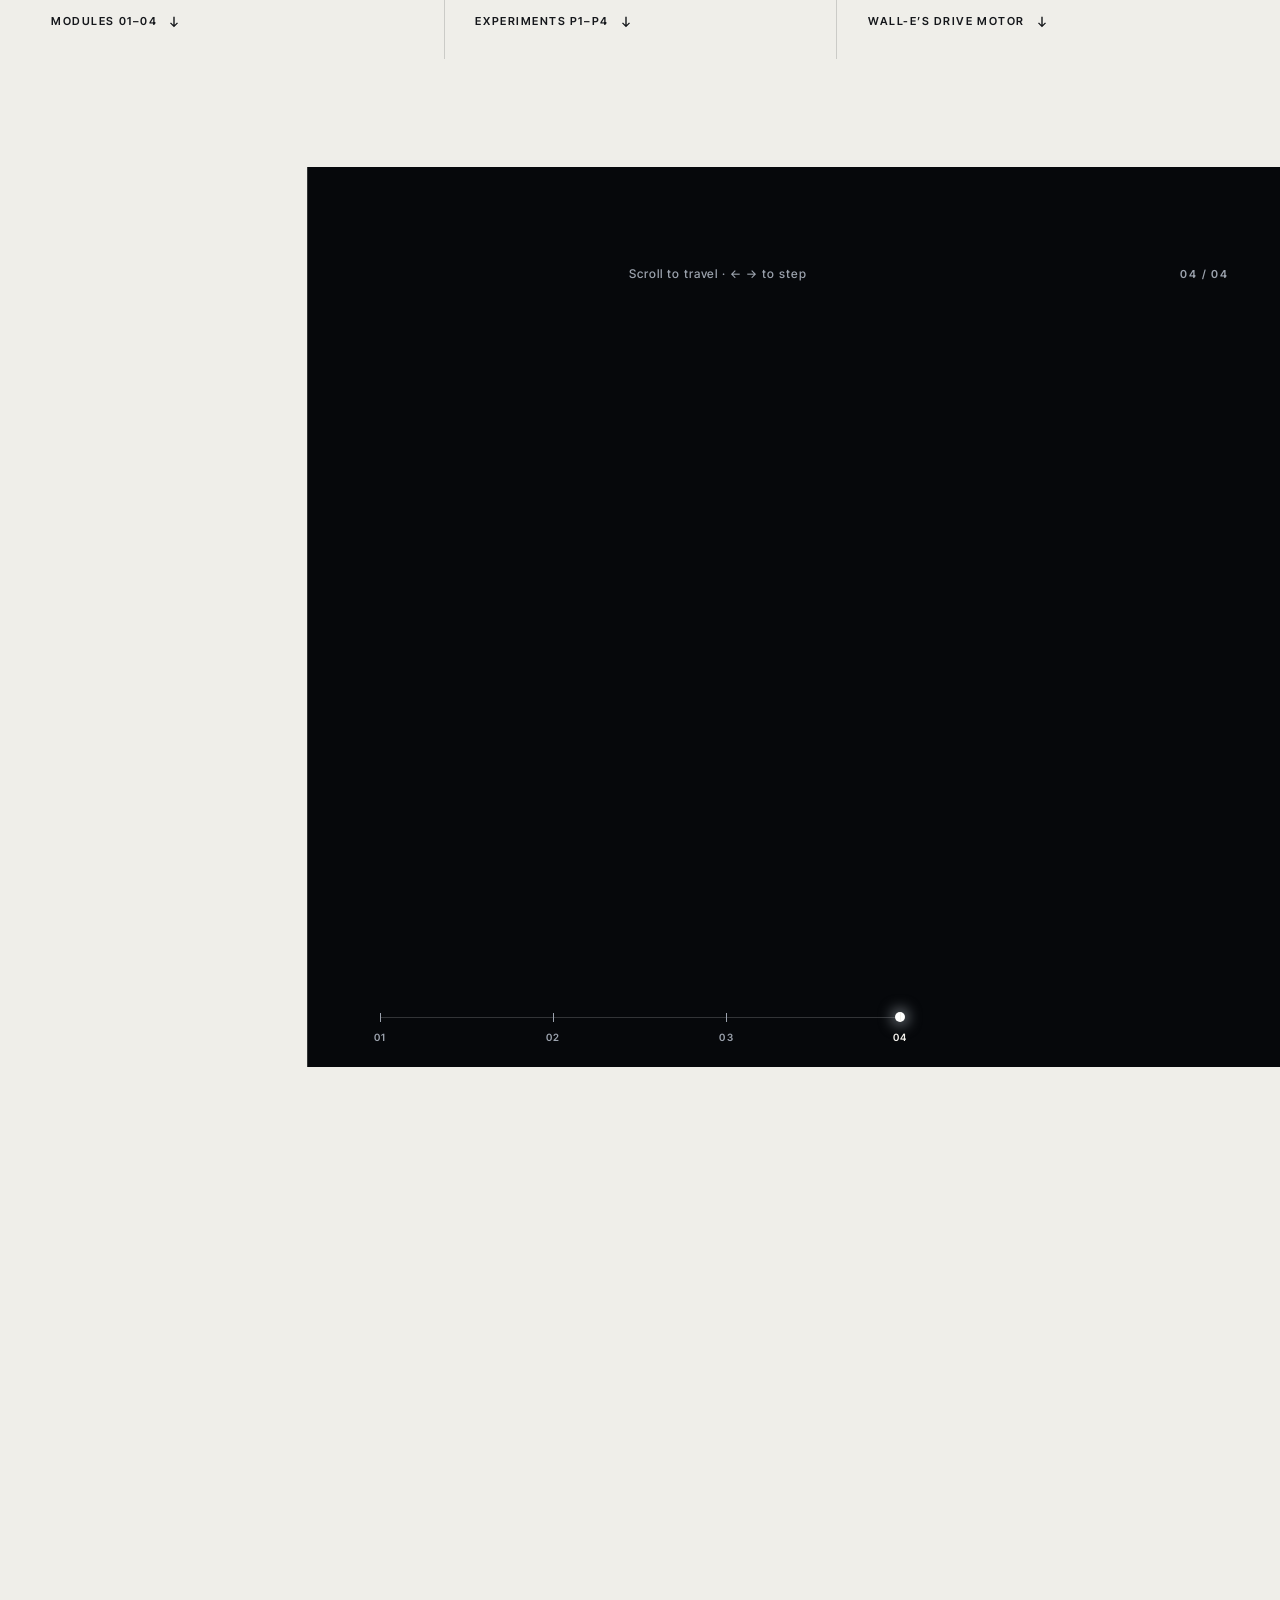
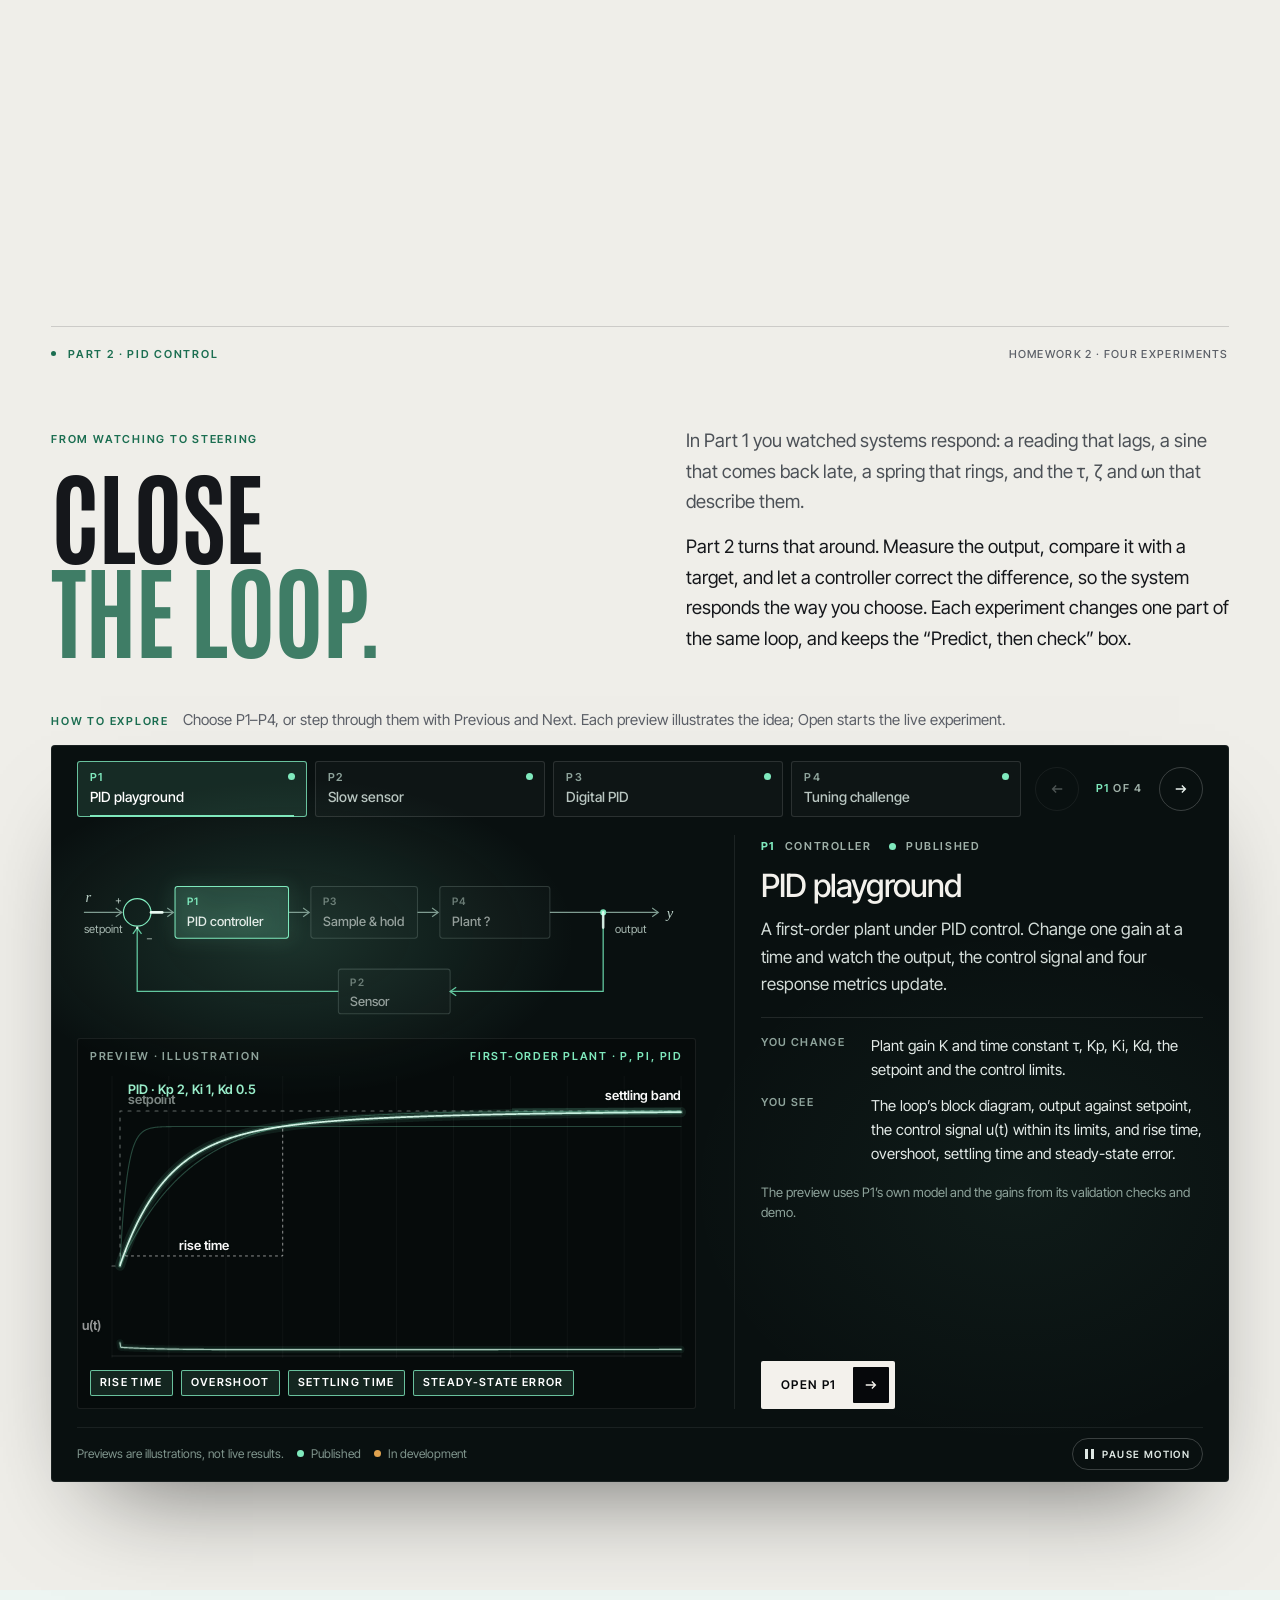
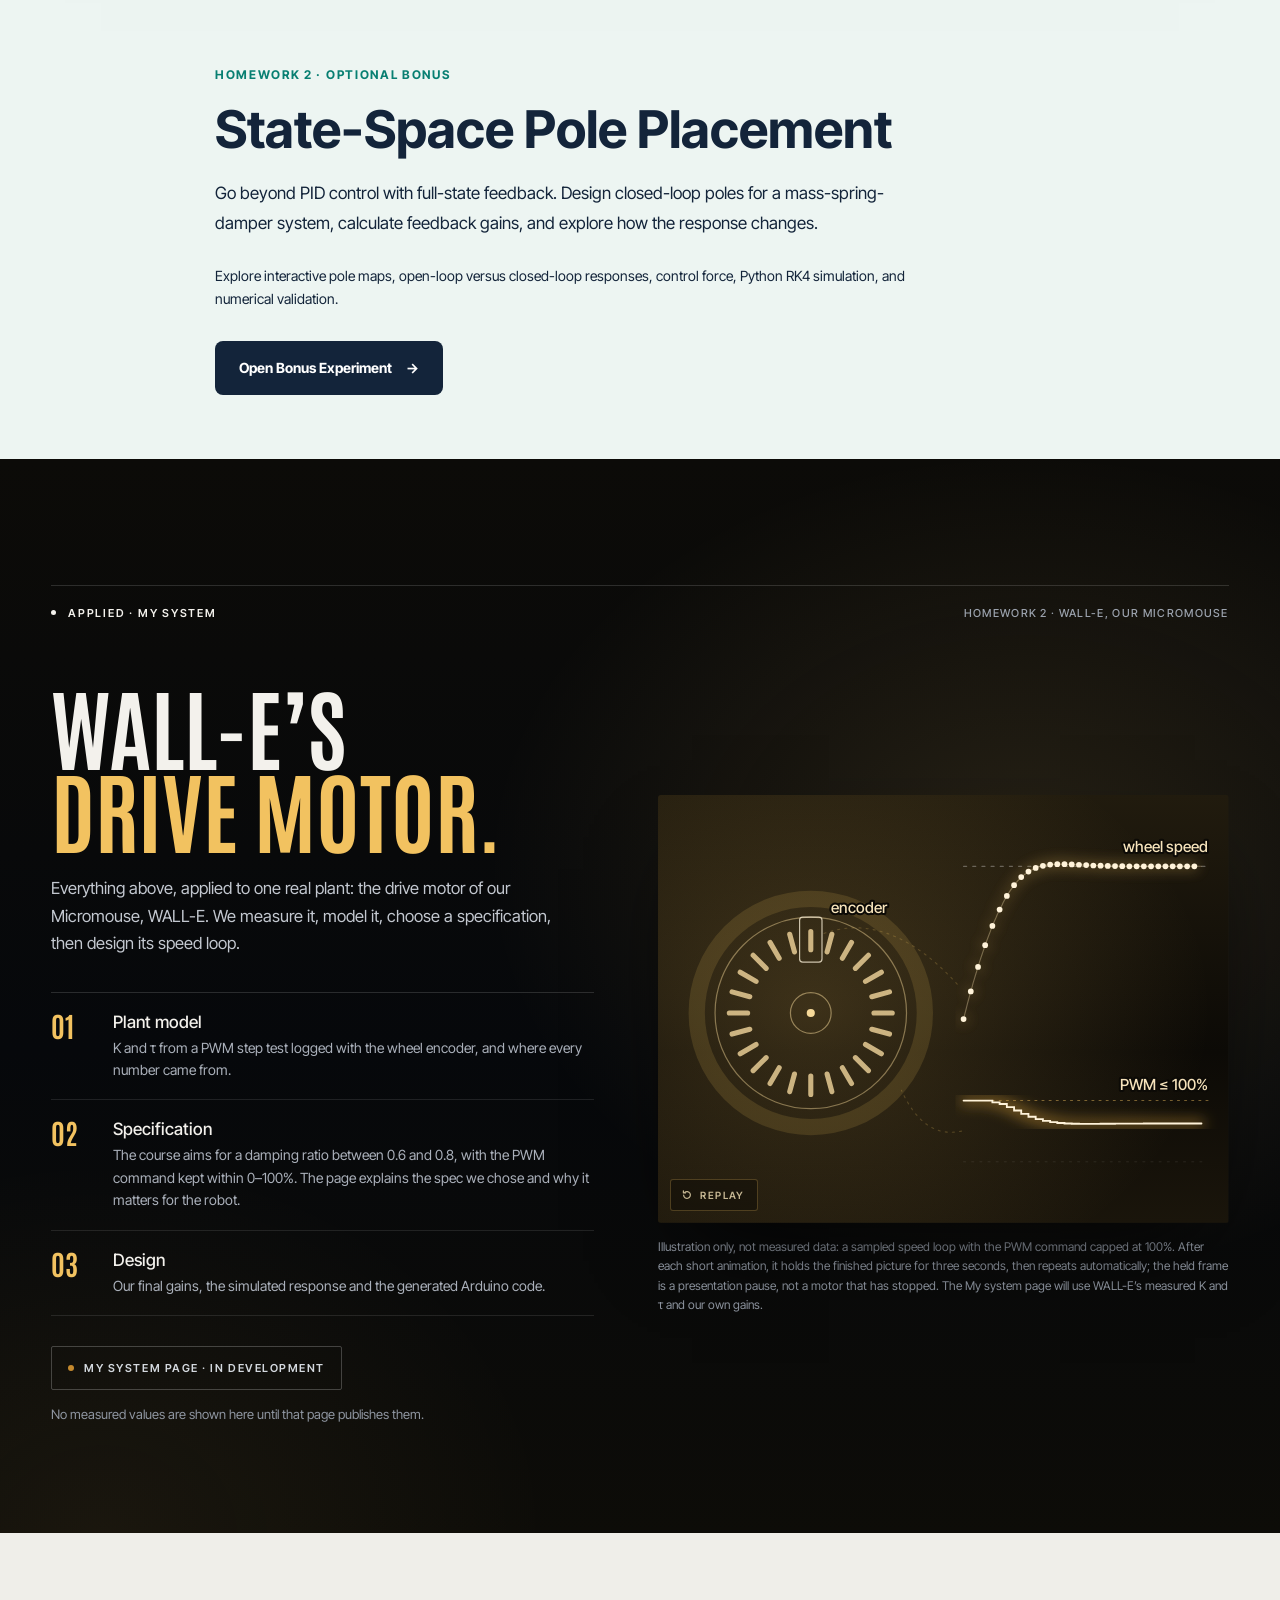
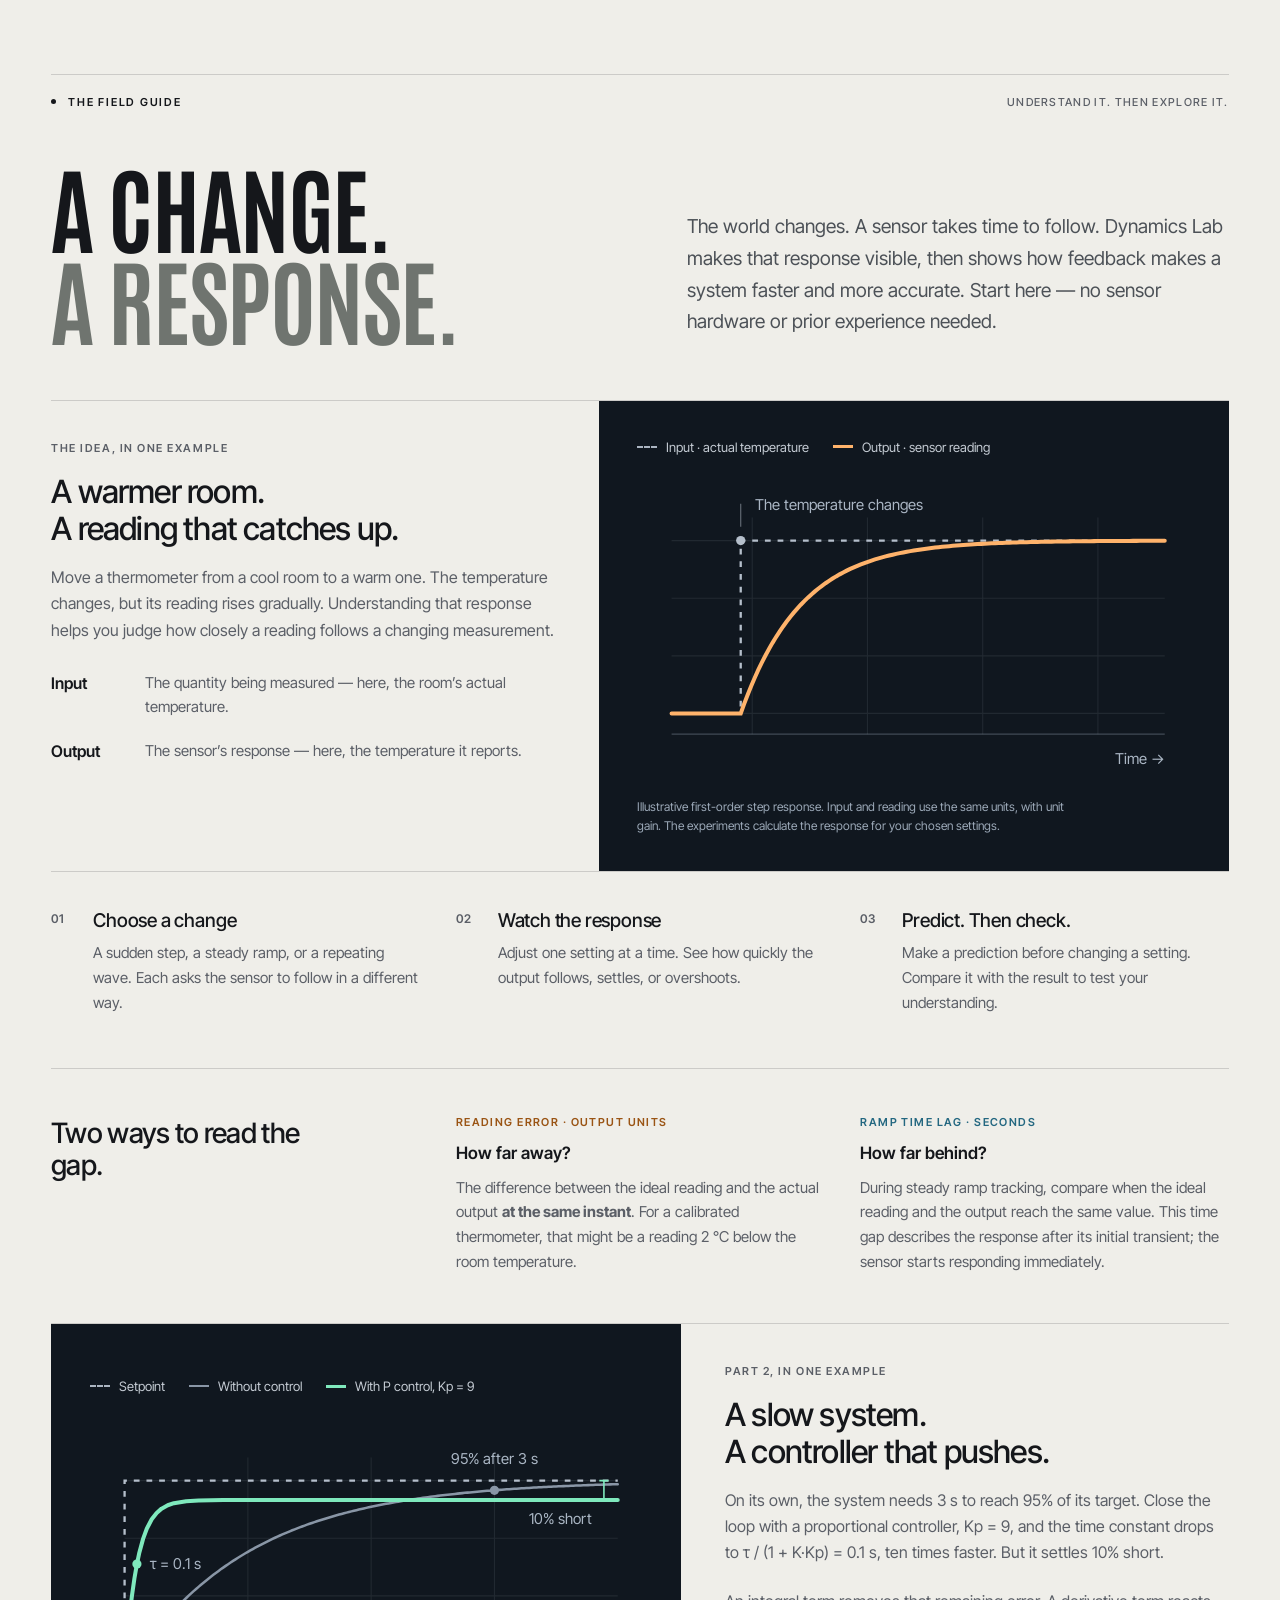
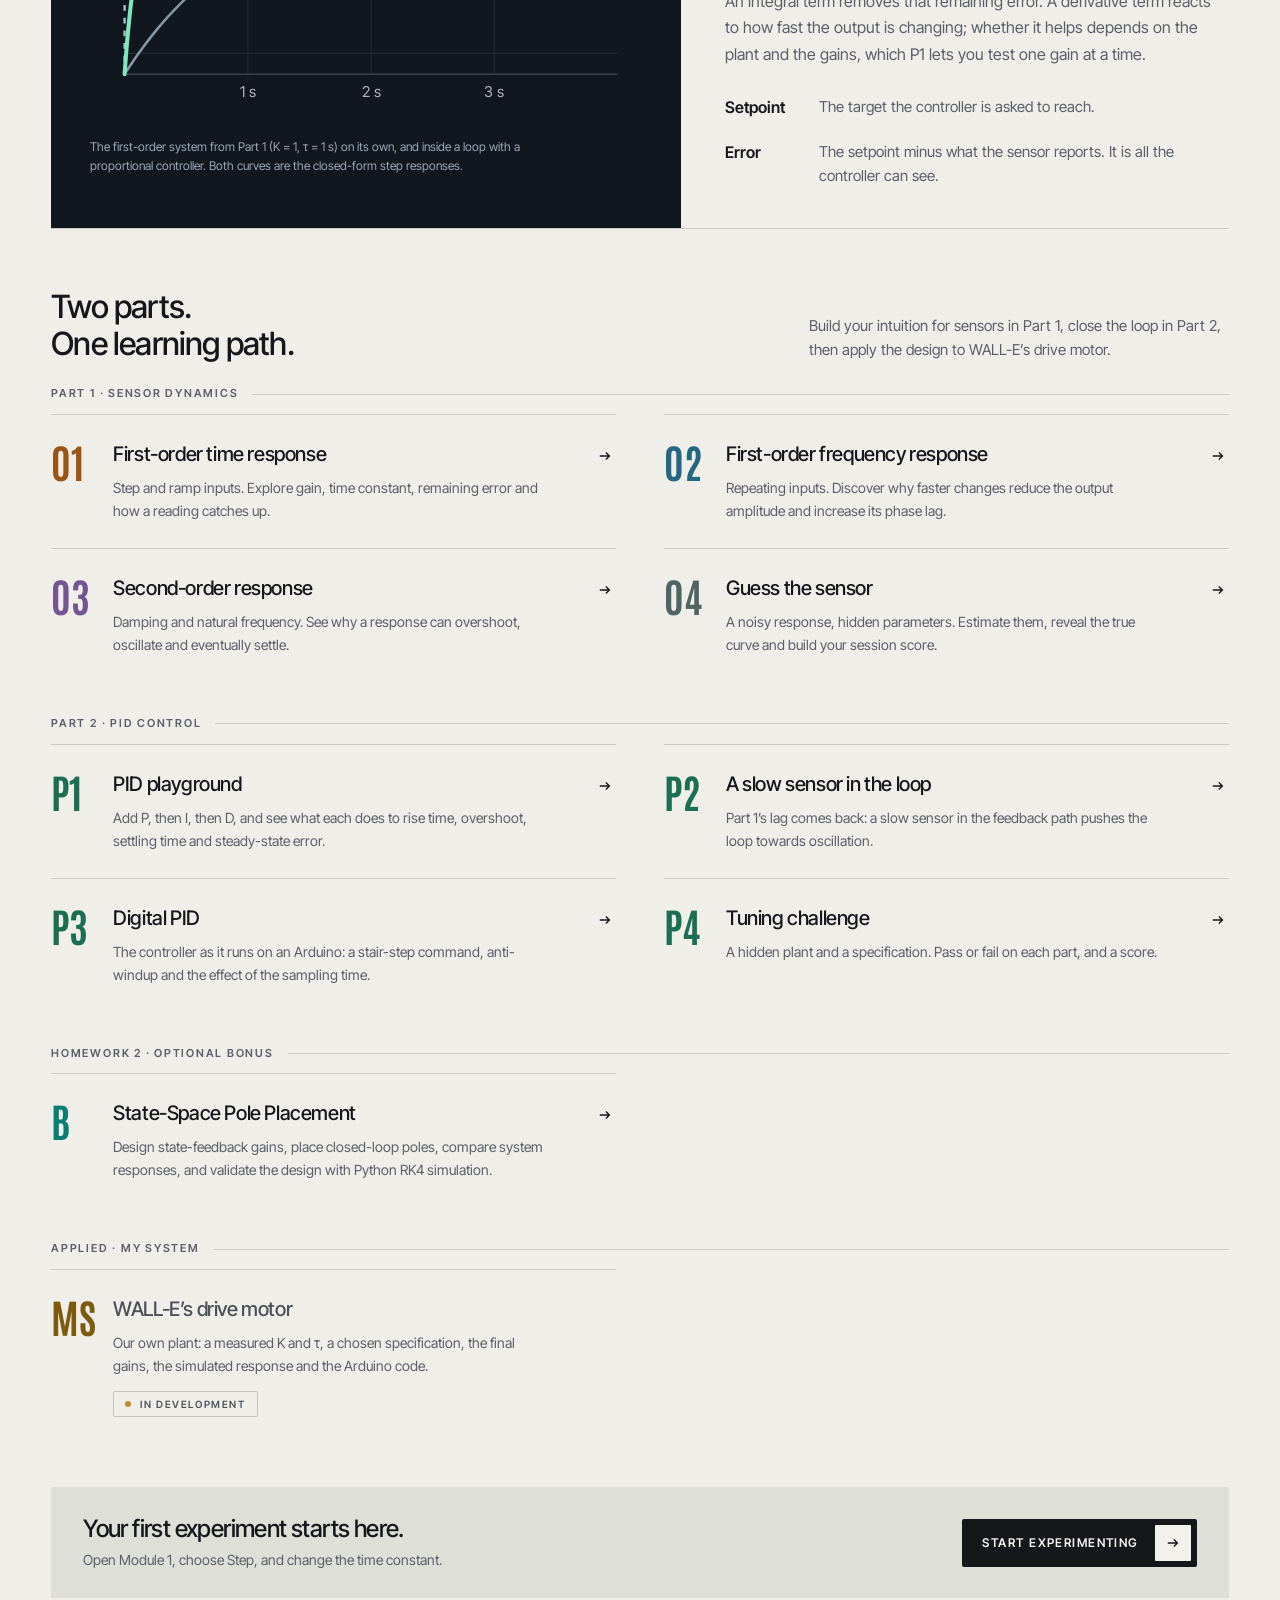
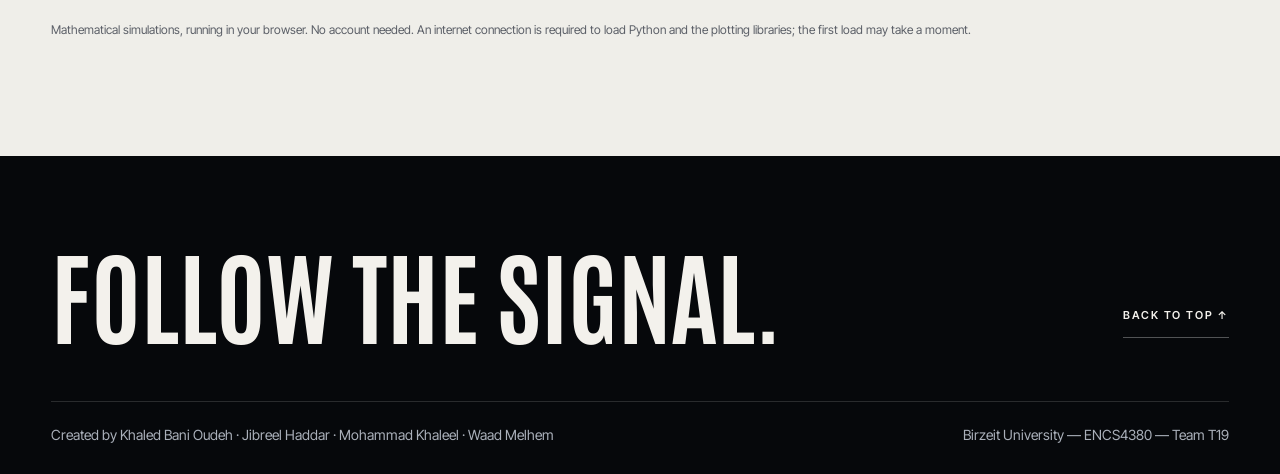
==== commit 0b48bd0e: "feat(hw2-p4): publish PID tuning challenge and Ziegler–Nichols bonus (#9)" ====
--- a/index.html
+++ b/index.html
@@ -853,7 +853,7 @@
       <div><dt>You change</dt><dd>The PID gains.</dd></div>
       <div><dt>You see</dt><dd>A spec such as overshoot ≤ 10%, a settling time limit and zero steady-state error, with pass or fail on each part and a score.</dd></div>
      </dl>
-     <p class="wb-note">The preview is a textbook illustration from the brief; this experiment is not published yet.</p>
+     <p class="wb-note">The preview is an illustration; open P4 for the interactive random-plant challenge, PID scoring, and optional Ziegler–Nichols experiment.</p>
      <div class="wb-act"><p class="wb-soon"><span class="status">In development</span> Opens here once it is published.</p></div>
     </div>
    </div>
@@ -1733,7 +1733,7 @@
      ready: true only for a page that is published on GitHub Pages and
      tested. P1 (pid-playground.html) and P2 (slow-sensor.html) were checked
      live on 20 November 2026, so they are also linked directly in the
-     markup. P4 and My system have no published page yet: set the real
+     markup. My system has no published page yet: set the real
      path and ready: true when each page goes live. Every element marked
      data-mod="<key>" then becomes a link, its data-mod-status label replaces
      "In development", and the Part 2 workbench updates its selector, tag and
@@ -1742,7 +1742,7 @@
     p1:  { ready: true,  href: "pid-playground.html" },
     p2:  { ready: true,  href: "slow-sensor.html" },
     p3:  { ready: true,  href: "digital-pid.html" },
-    p4:  { ready: false, href: "" },
+    p4:  { ready: true,  href: "pid-tuning.html" },
     sys: { ready: false, href: "" }
   };
   window.DynamicsLabModules = HW2;              // read by the Part 2 workbench
@@ -1798,7 +1798,7 @@
        P3  stair-step control signal and output as the sampling time grows
            (illustrative preview; interactive P3 is published).
        P4  a spec corridor: a first attempt fails and a retune passes
-           (textbook illustration; P4 is not published).
+           (illustrative preview; interactive P4 is available).
      The animation runs only while the viewer is on screen, the tab is
      visible and motion is allowed; otherwise one still frame is drawn. */
   var wb = document.getElementById("control-modules");
